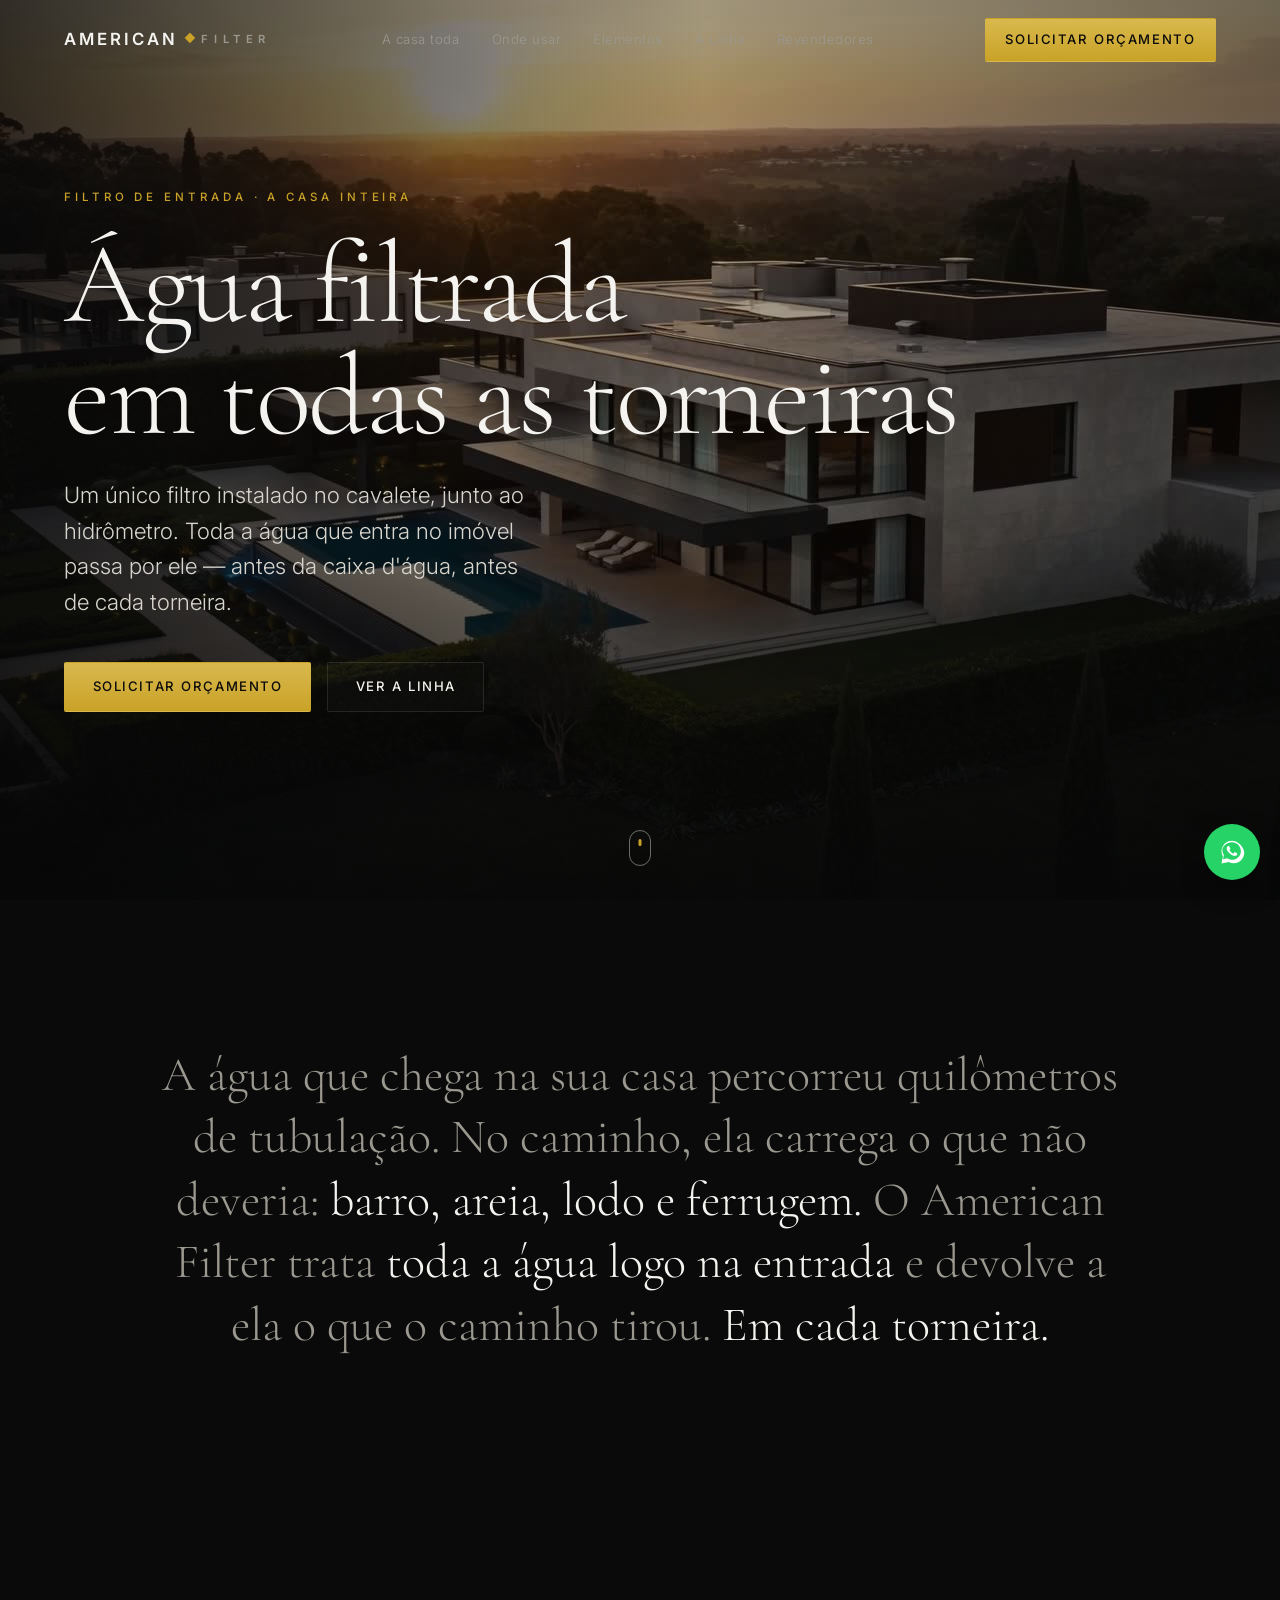
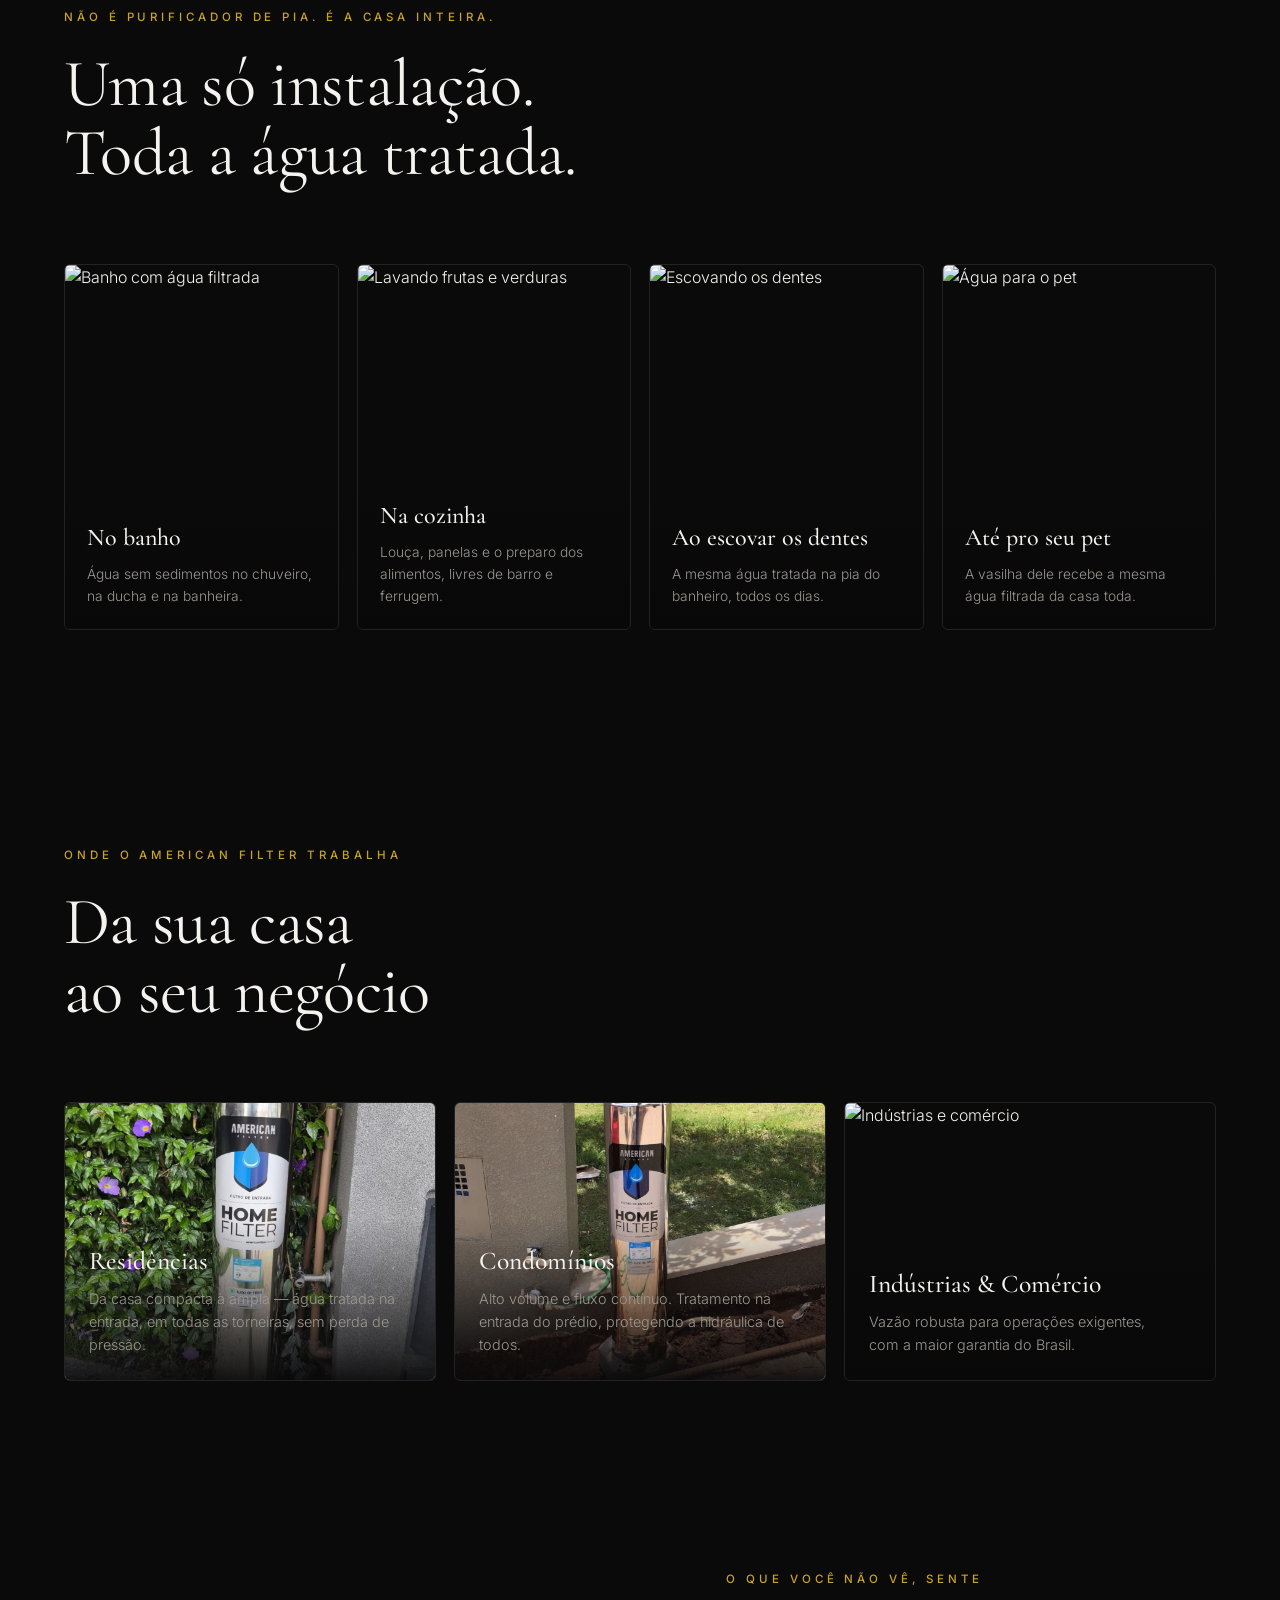
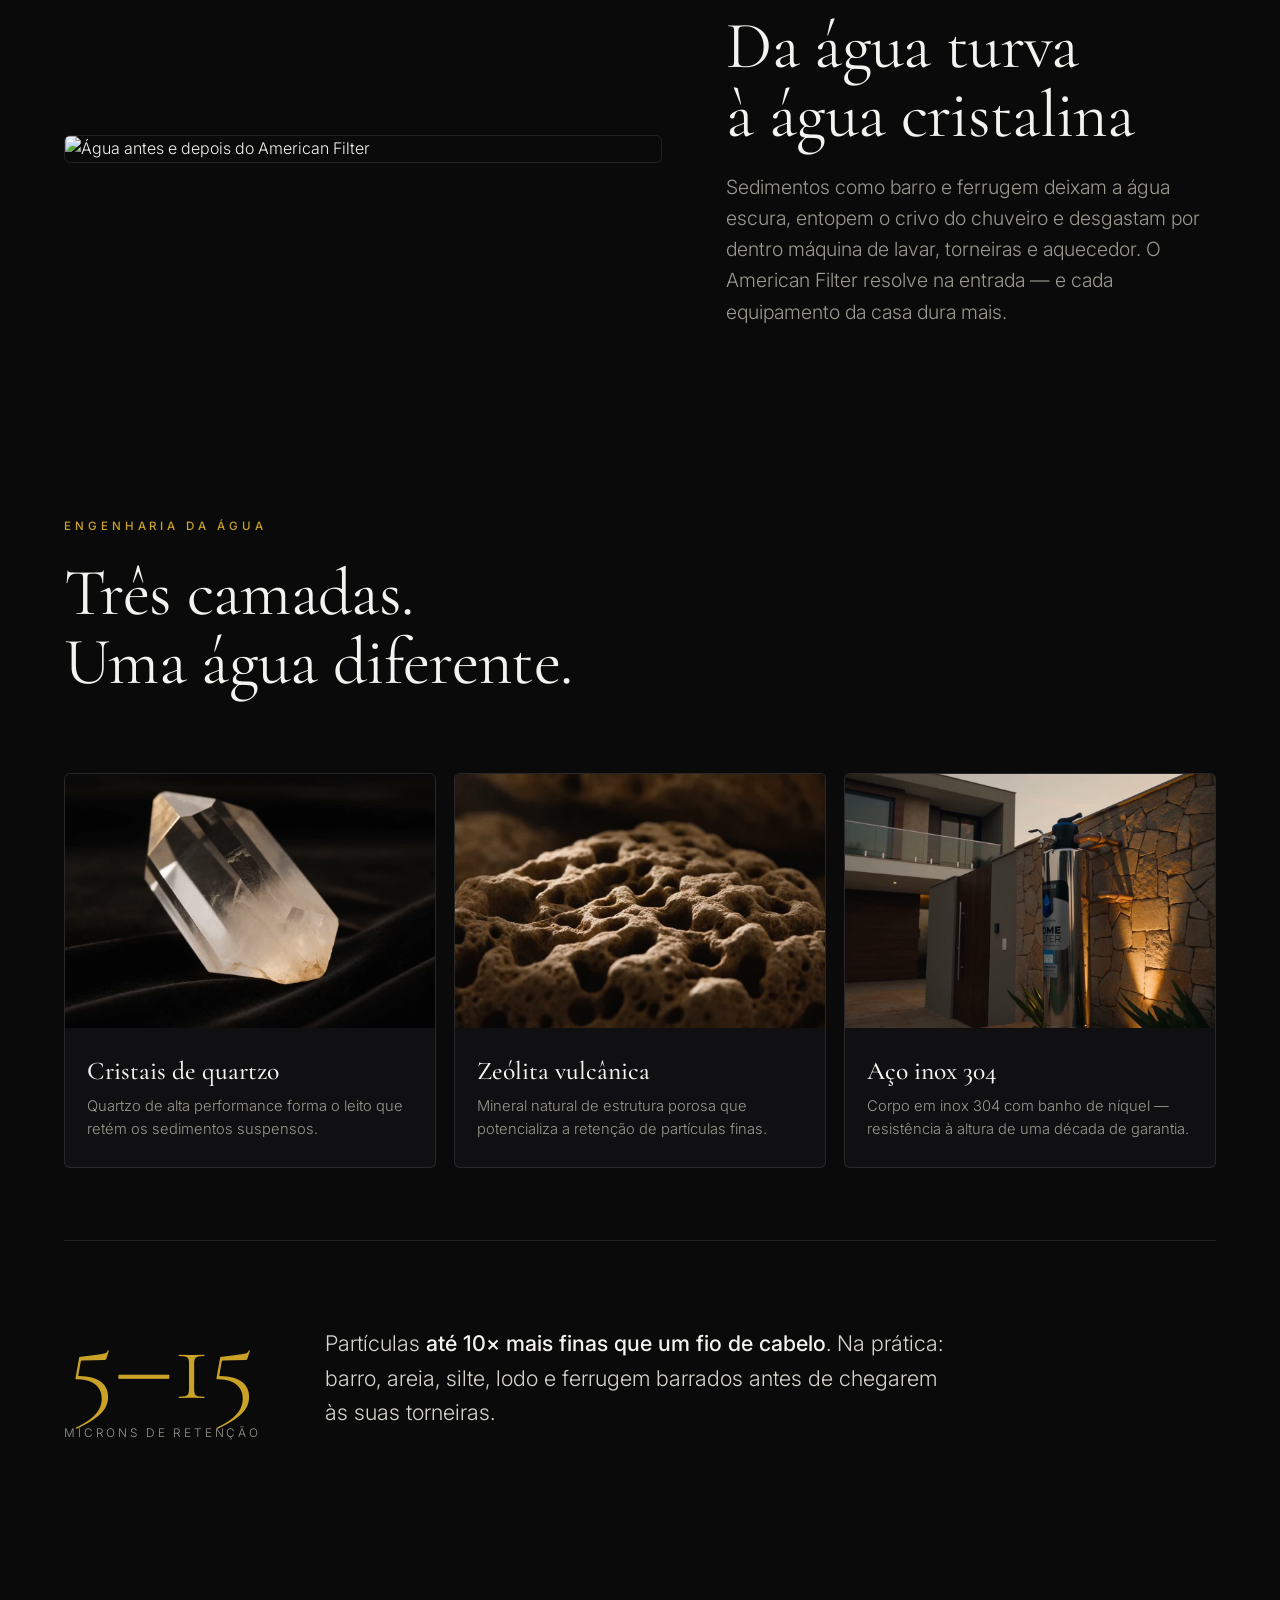
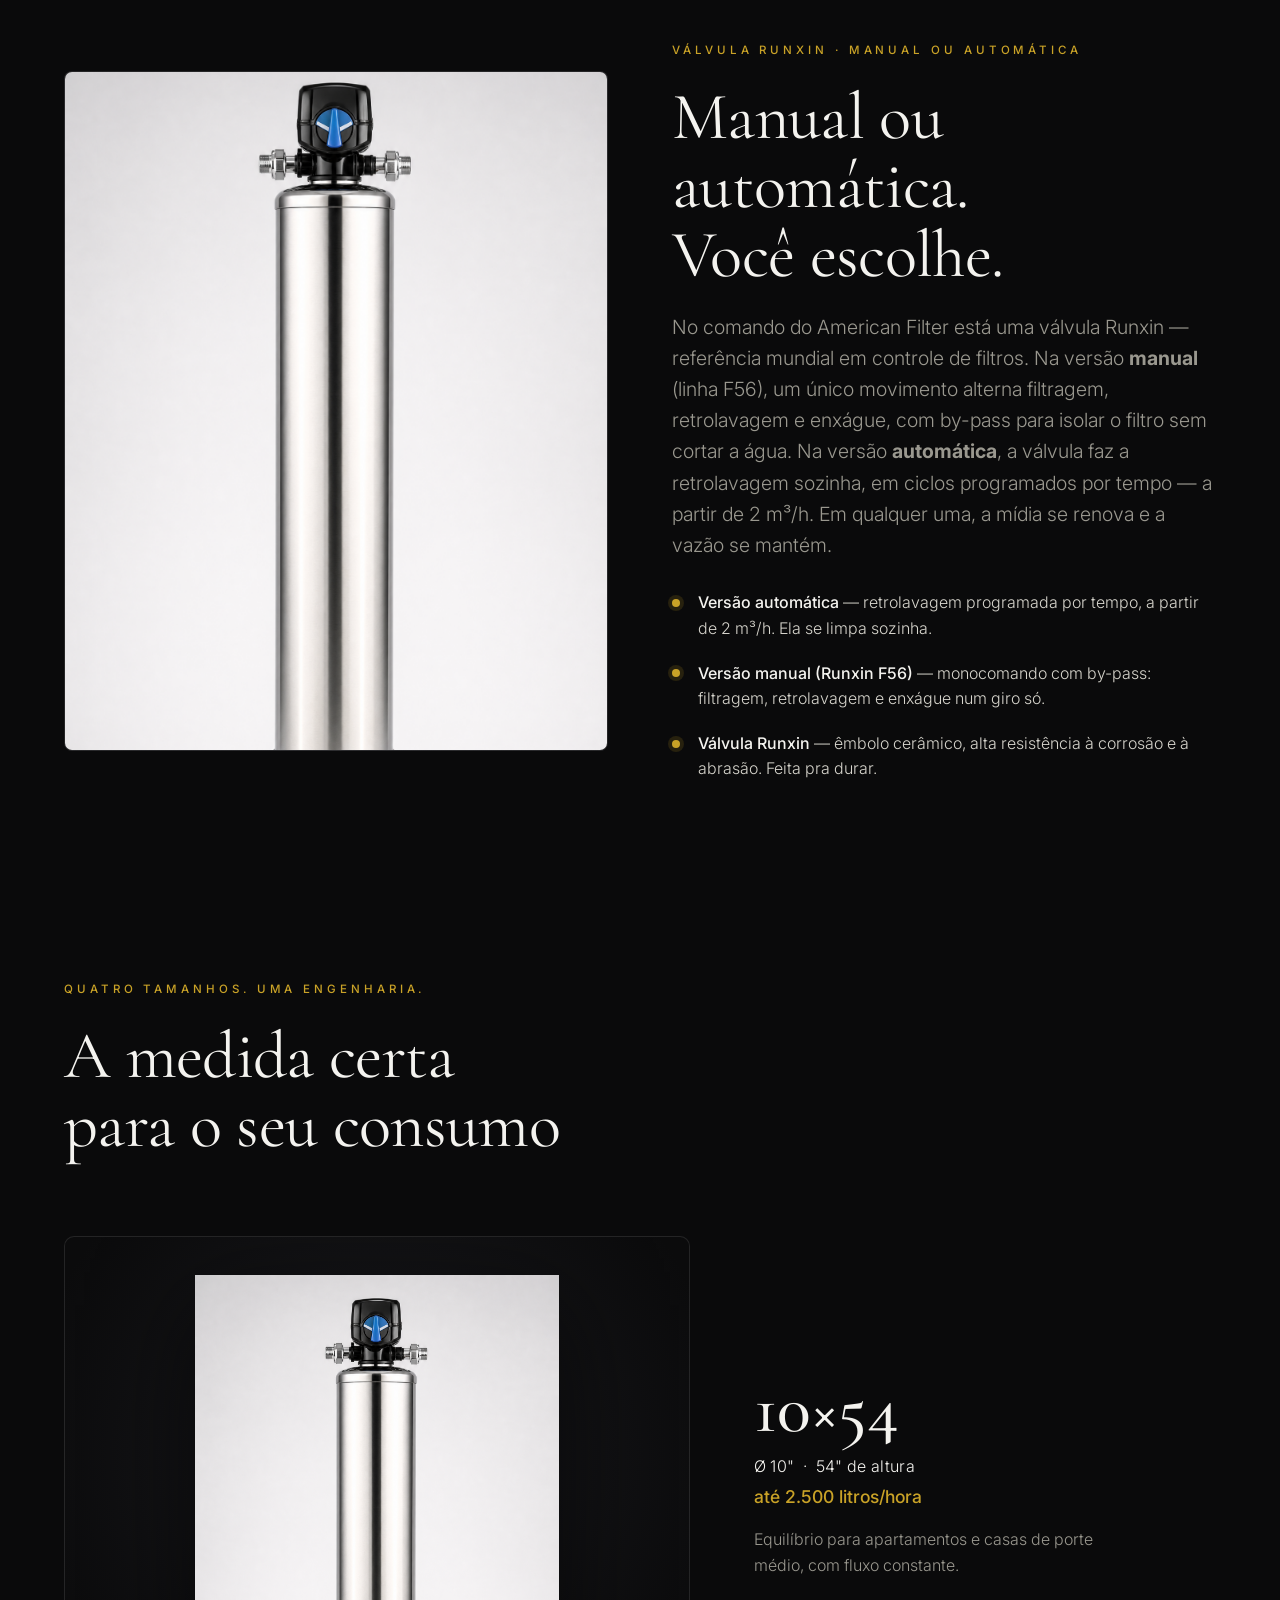
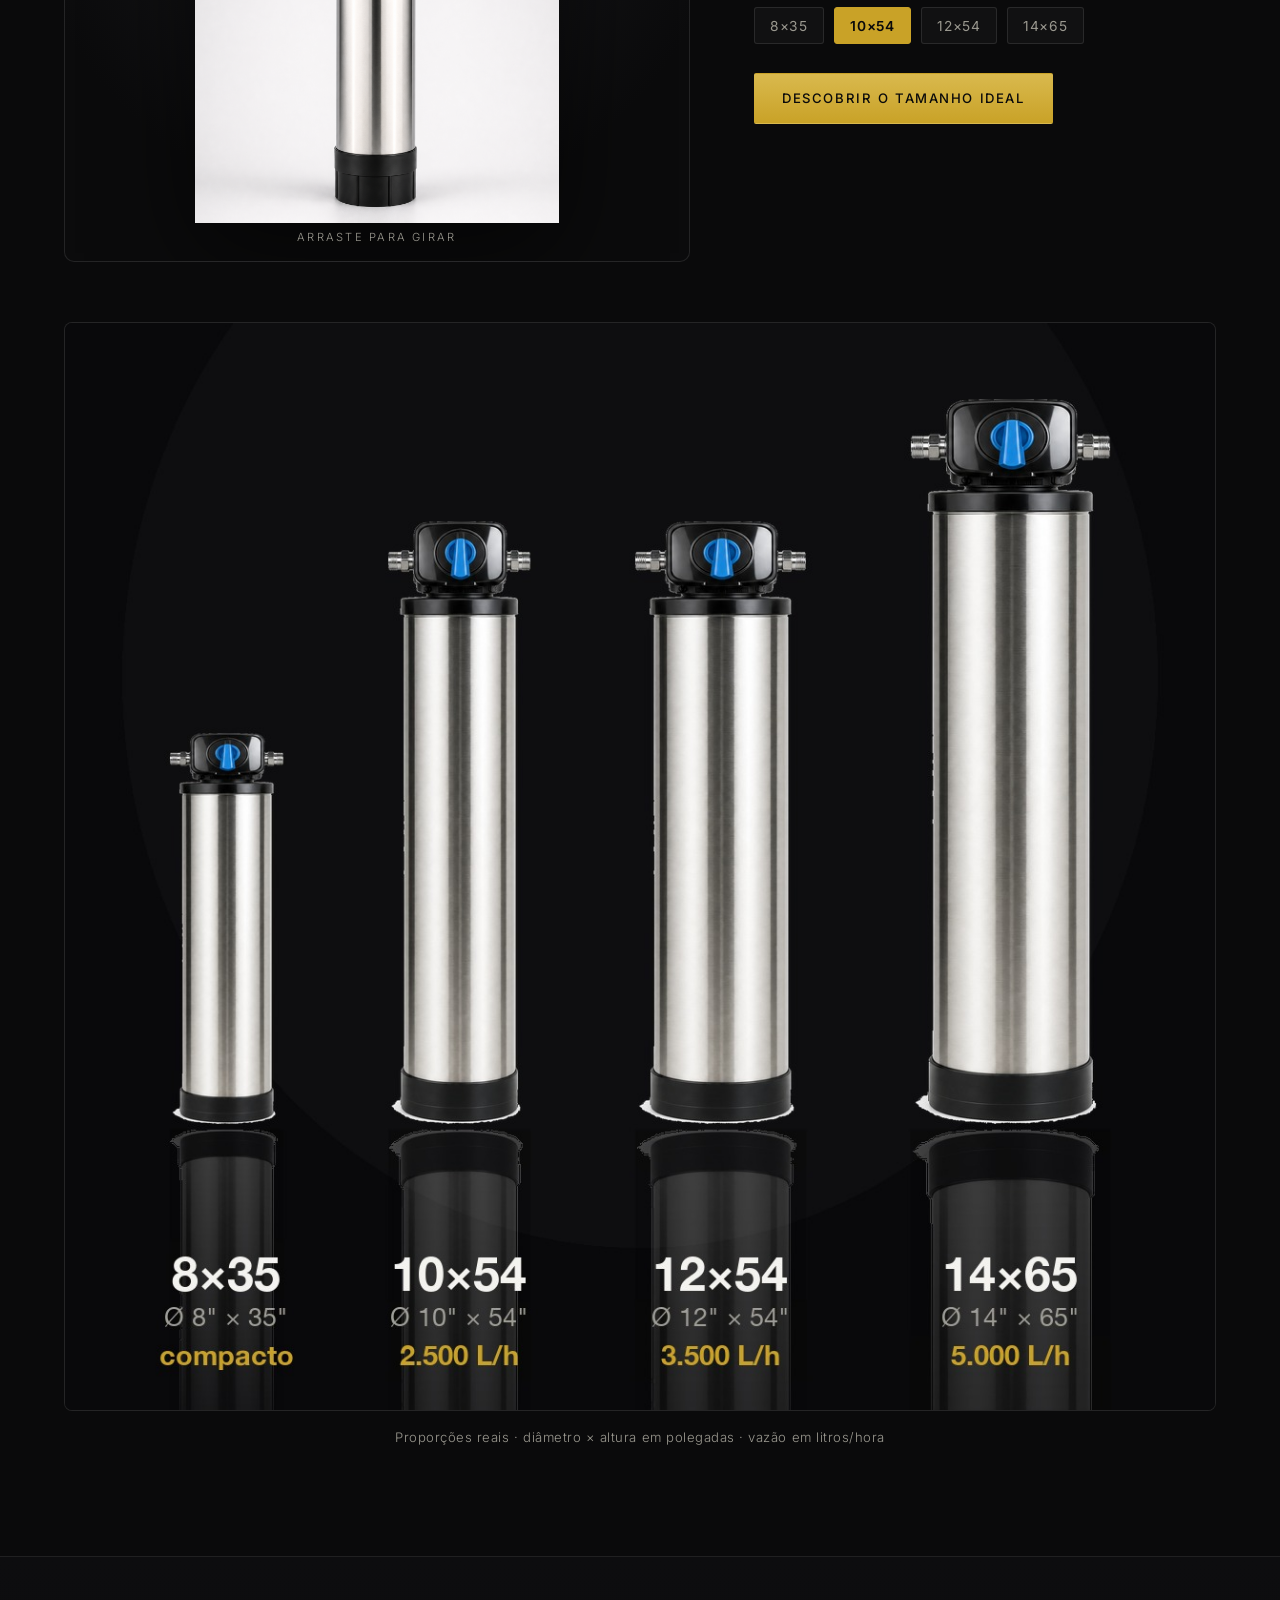
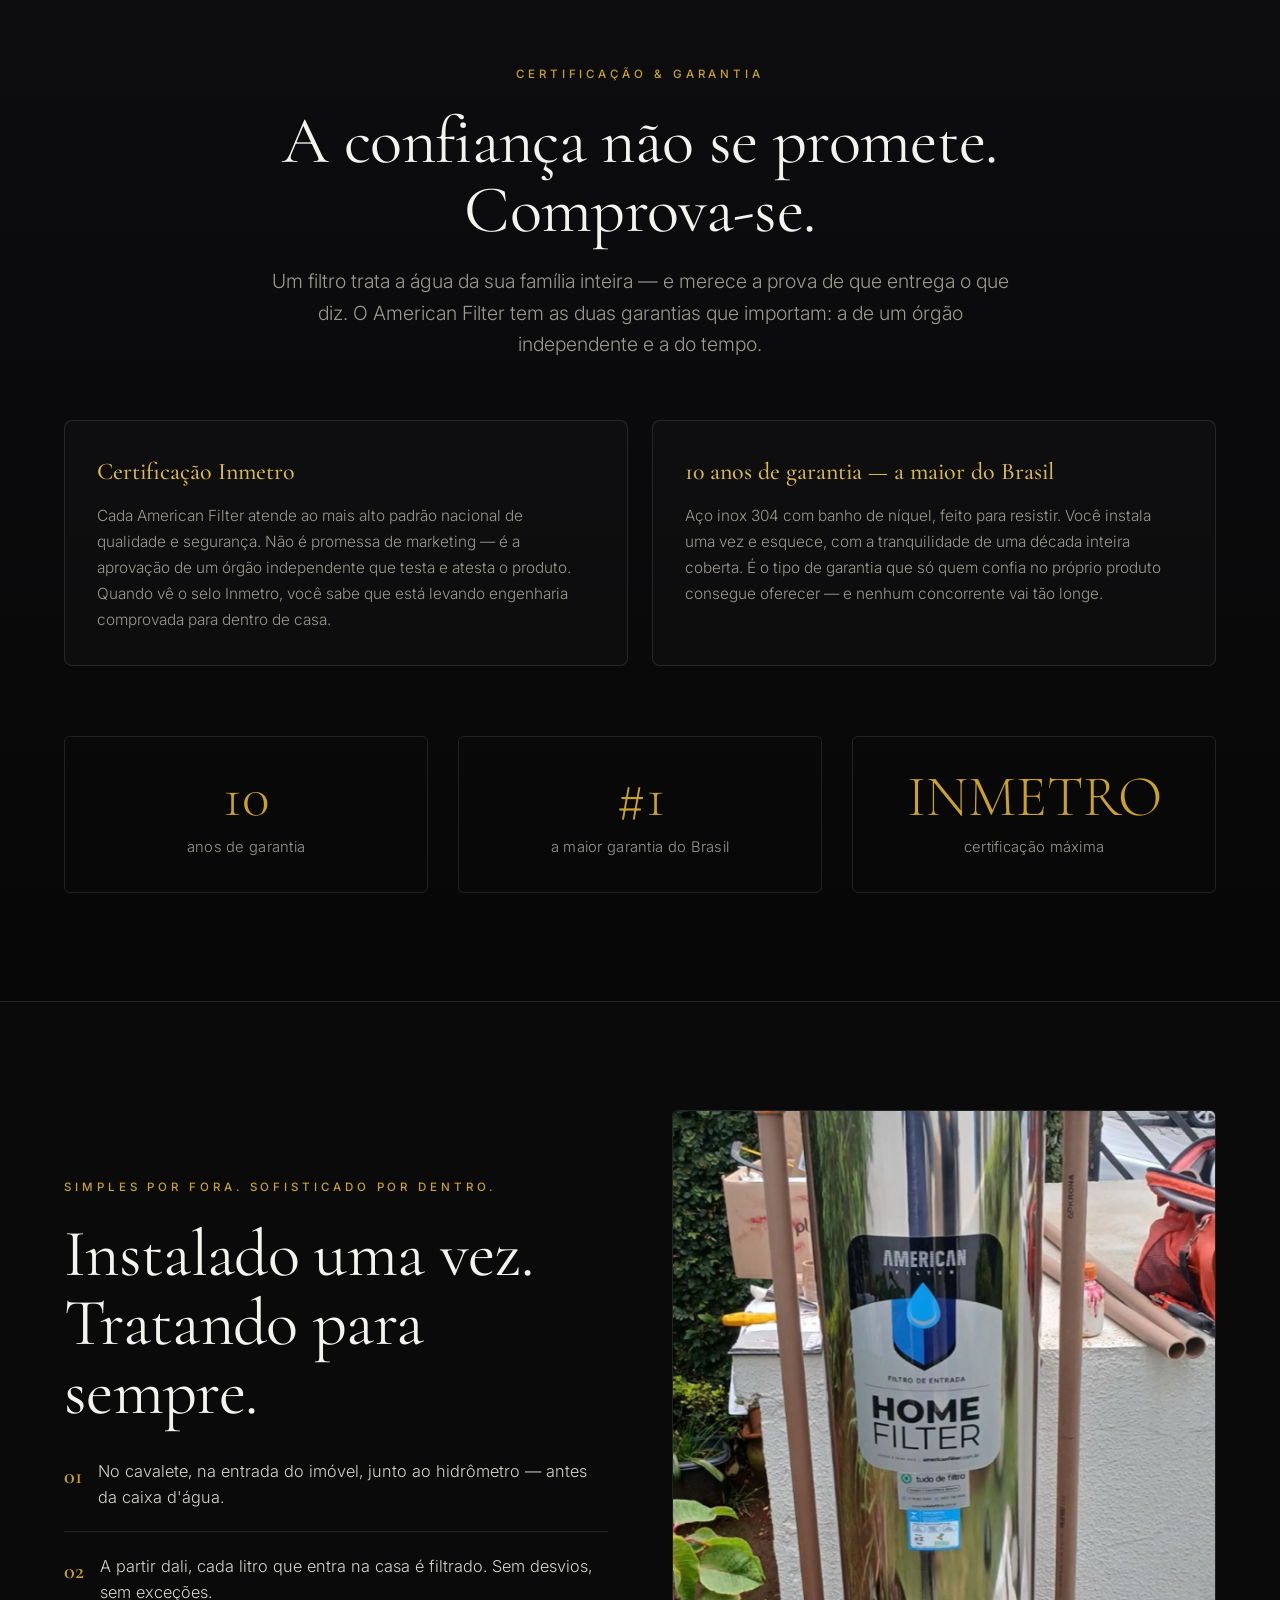
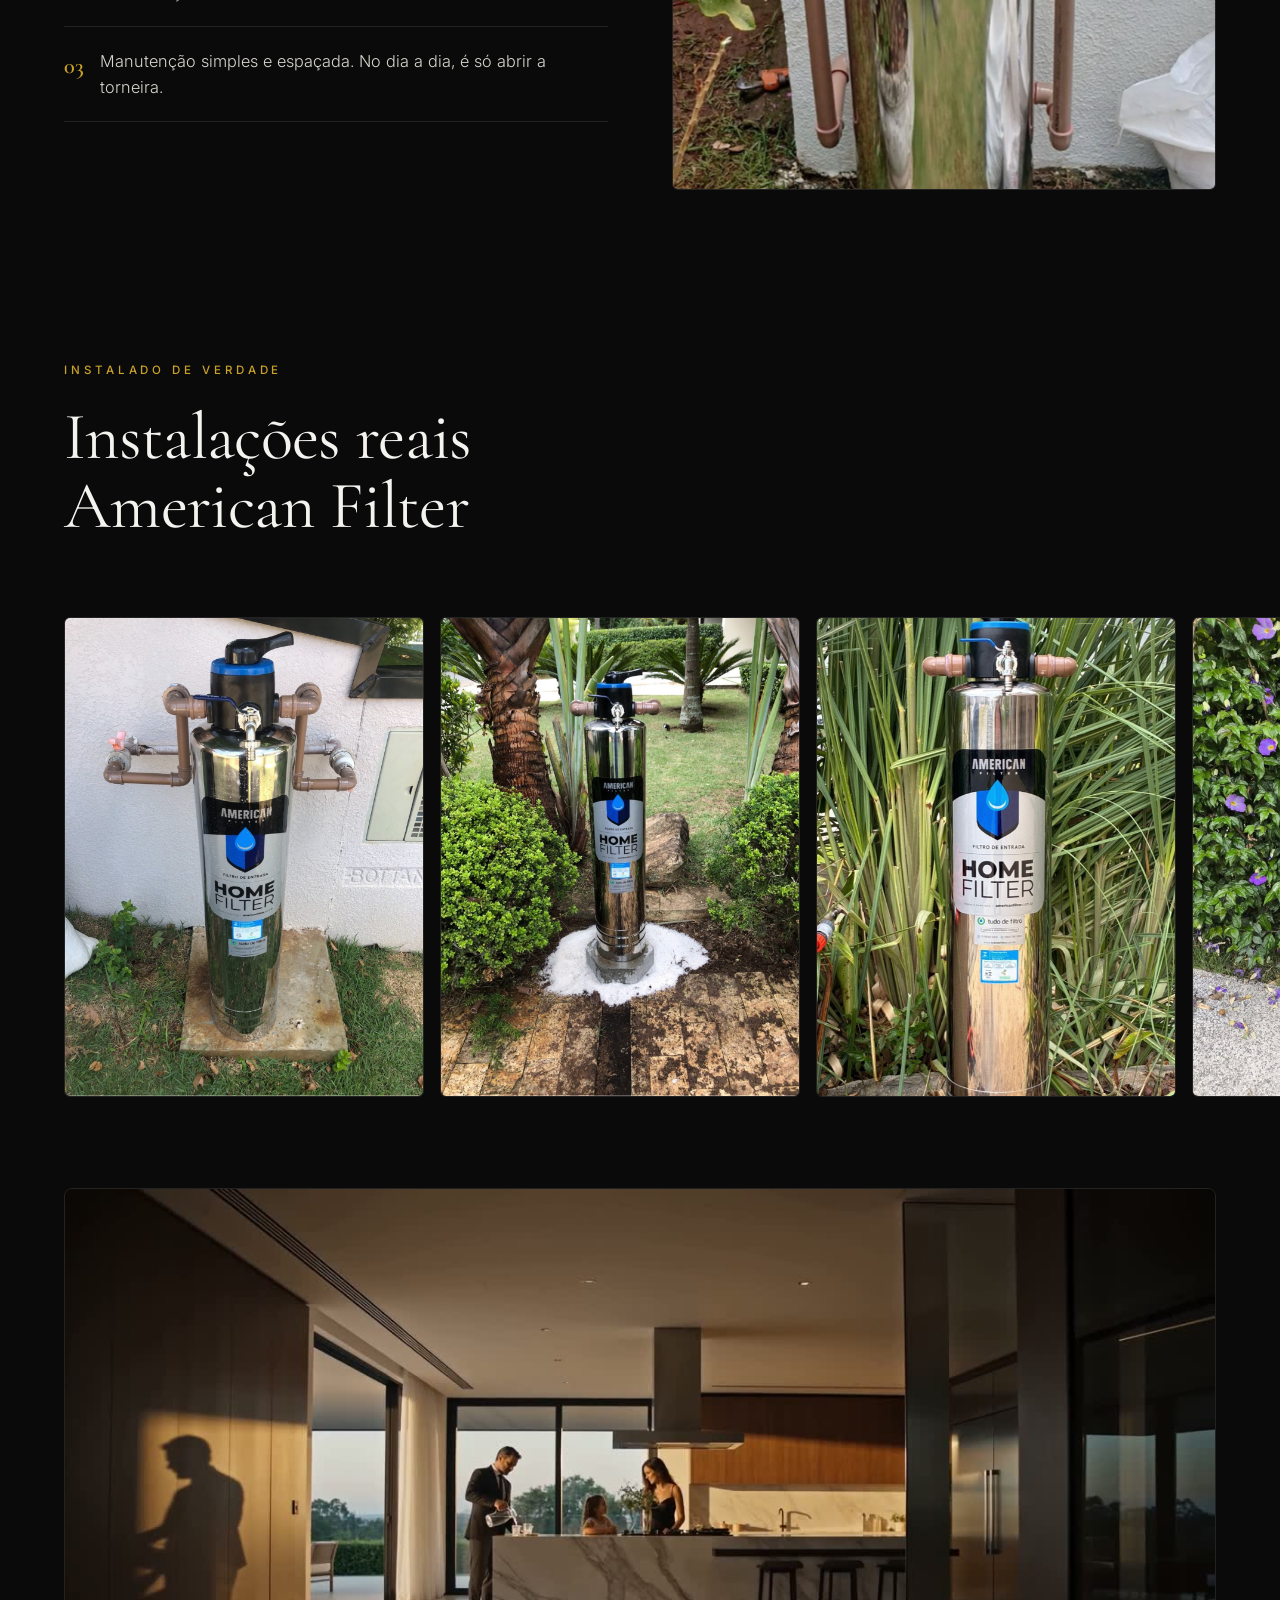
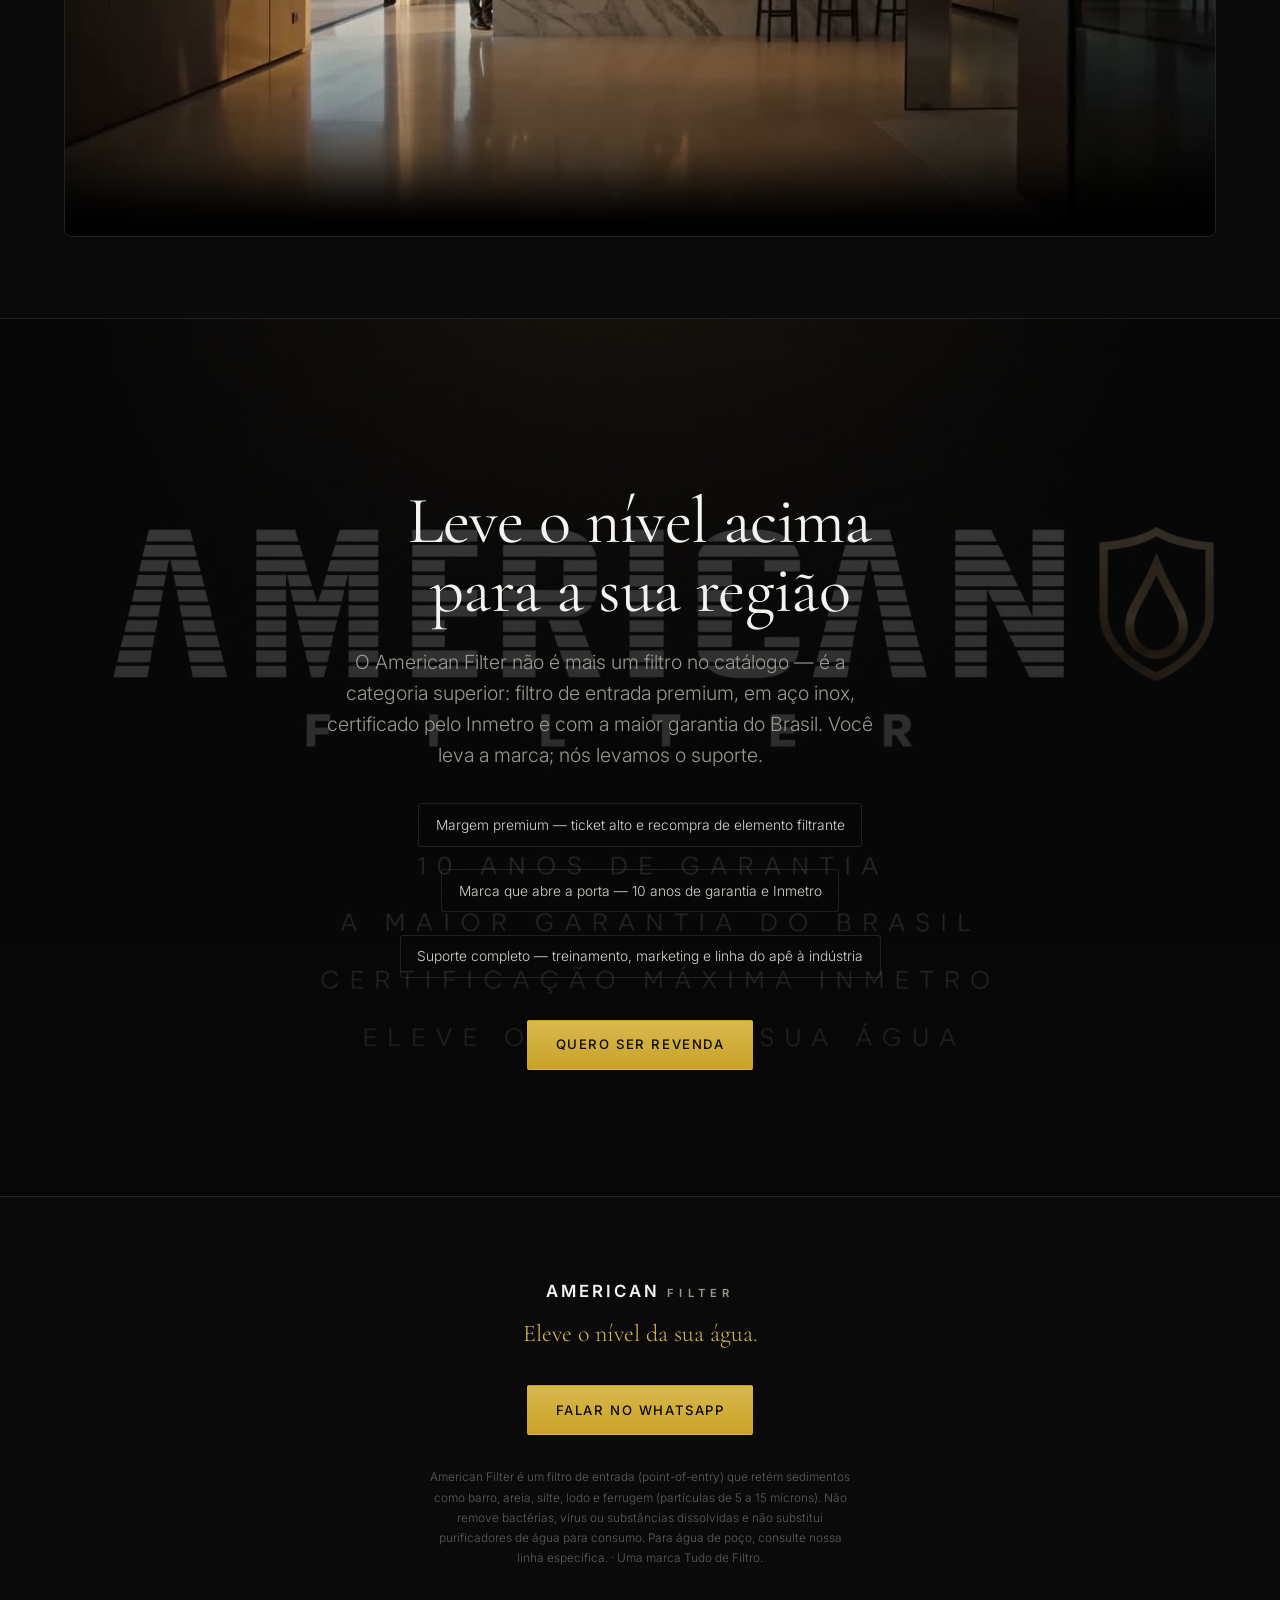
==== index.html @ 0c9a1b03 "Válvula Runxin: versão automática (por tempo, 2 m3/h) + manual F56 (monocomando com by-pass)" ====
<!DOCTYPE html>
<html lang="pt-BR">
<head>
<meta charset="UTF-8" />
<meta name="viewport" content="width=device-width, initial-scale=1.0" />
<title>American Filter | Filtro de Entrada Premium com Retrolavagem</title>
<meta name="description" content="Água filtrada em todas as torneiras da casa. Filtro de entrada premium em aço inox 304, retrolavagem automática e 10 anos de garantia — a maior do Brasil. Certificação Inmetro." />
<meta property="og:title" content="American Filter — Eleve o nível da sua água" />
<meta property="og:description" content="Filtro de entrada premium. Água filtrada em todas as torneiras da sua casa." />
<meta property="og:image" content="assets/img/cartela.jpg" />
<meta property="og:type" content="website" />
<link rel="preconnect" href="https://fonts.googleapis.com" />
<link rel="preconnect" href="https://fonts.gstatic.com" crossorigin />
<link href="https://fonts.googleapis.com/css2?family=Cormorant+Garamond:wght@300;400;500;600&family=Inter:wght@300;400;500;600&display=swap" rel="stylesheet" />
<link rel="stylesheet" href="css/styles.css" />
</head>
<body>

<!-- NAV -->
<header class="nav" id="nav">
  <a href="#hero" class="nav__brand" aria-label="American Filter">
    <span class="nav__brand-main">AMERICAN</span><span class="nav__brand-shield">◆</span>
    <span class="nav__brand-sub">FILTER</span>
  </a>
  <nav class="nav__links">
    <a href="#beneficios">A casa toda</a>
    <a href="#aplicacoes">Onde usar</a>
    <a href="elementos-filtrantes.html">Elementos</a>
    <a href="#linha">A Linha</a>
    <a href="revendedores.html">Revendedores</a>
  </nav>
  <a class="btn btn--gold nav__cta" href="#" data-wa="Olá! Quero um orçamento do American Filter, o filtro de entrada que trata a água da casa toda.">Solicitar orçamento</a>
  <button class="nav__burger" id="burger" aria-label="Menu"><span></span><span></span></button>
</header>

<!-- HERO -->
<section class="hero" id="hero">
  <video class="hero__video" autoplay muted loop playsinline poster="assets/img/hero_poster.jpg">
    <source src="assets/video/institucional.mp4" type="video/mp4" />
  </video>
  <div class="hero__scrim"></div>
  <div class="hero__content">
    <p class="eyebrow reveal">Filtro de entrada · a casa inteira</p>
    <h1 class="hero__title reveal">Água filtrada<br/>em todas as torneiras</h1>
    <p class="hero__sub reveal">Um único filtro instalado no cavalete, junto ao hidrômetro. Toda a água que entra no imóvel passa por ele — antes da caixa d'água, antes de cada torneira.</p>
    <div class="hero__actions reveal">
      <a class="btn btn--gold" href="#" data-wa="Olá! Quero um orçamento do American Filter (filtro de entrada).">Solicitar orçamento</a>
      <a class="btn btn--ghost" href="#linha">Ver a linha</a>
    </div>
  </div>
  <div class="hero__scroll" aria-hidden="true"><span></span></div>
</section>

<!-- MANIFESTO -->
<section class="manifesto" id="manifesto">
  <p class="manifesto__text reveal-lines">
    A água que chega na sua casa percorreu quilômetros de tubulação.
    No caminho, ela carrega o que não deveria: <span>barro, areia, lodo e ferrugem.</span>
    O American Filter trata <span>toda a água logo na entrada</span>
    e devolve a ela o que o caminho tirou. <span>Em cada torneira.</span>
  </p>
</section>

<!-- BENEFÍCIOS -->
<section class="section benefits" id="beneficios">
  <div class="section__head">
    <p class="eyebrow reveal">Não é purificador de pia. É a casa inteira.</p>
    <h2 class="h2 reveal">Uma só instalação.<br/>Toda a água tratada.</h2>
  </div>
  <div class="benefits__grid">
    <article class="bcard reveal"><img src="assets/img/benef_banho.jpg" alt="Banho com água filtrada" /><div class="bcard__cap"><h3>No banho</h3><p>Água sem sedimentos no chuveiro, na ducha e na banheira.</p></div></article>
    <article class="bcard reveal"><img src="assets/img/benef_frutas.jpg" alt="Lavando frutas e verduras" /><div class="bcard__cap"><h3>Na cozinha</h3><p>Louça, panelas e o preparo dos alimentos, livres de barro e ferrugem.</p></div></article>
    <article class="bcard reveal"><img src="assets/img/benef_dentes.jpg" alt="Escovando os dentes" /><div class="bcard__cap"><h3>Ao escovar os dentes</h3><p>A mesma água tratada na pia do banheiro, todos os dias.</p></div></article>
    <article class="bcard reveal"><img src="assets/img/benef_pet.jpg" alt="Água para o pet" /><div class="bcard__cap"><h3>Até pro seu pet</h3><p>A vasilha dele recebe a mesma água filtrada da casa toda.</p></div></article>
  </div>
</section>

<!-- APLICAÇÕES -->
<section class="section apps" id="aplicacoes">
  <div class="section__head">
    <p class="eyebrow reveal">Onde o American Filter trabalha</p>
    <h2 class="h2 reveal">Da sua casa<br/>ao seu negócio</h2>
  </div>
  <div class="apps__grid">
    <article class="acard reveal"><img src="assets/img/real/install-flores.jpg" alt="Instalação residencial" /><div class="acard__cap"><h3>Residências</h3><p>Da casa compacta à ampla — água tratada na entrada, em todas as torneiras, sem perda de pressão.</p></div></article>
    <article class="acard reveal"><img src="assets/img/real/install-condominio.jpg" alt="Instalação em condomínio" /><div class="acard__cap"><h3>Condomínios</h3><p>Alto volume e fluxo contínuo. Tratamento na entrada do prédio, protegendo a hidráulica de todos.</p></div></article>
    <article class="acard reveal"><img src="assets/img/app_industria.jpg" alt="Indústrias e comércio" /><div class="acard__cap"><h3>Indústrias &amp; Comércio</h3><p>Vazão robusta para operações exigentes, com a maior garantia do Brasil.</p></div></article>
  </div>
</section>

<!-- ANTES x DEPOIS -->
<section class="beforeafter" id="antesdepois">
  <img class="beforeafter__img reveal" src="assets/img/antes_depois.jpg" alt="Água antes e depois do American Filter" />
  <div class="beforeafter__txt">
    <p class="eyebrow reveal">O que você não vê, sente</p>
    <h2 class="h2 reveal">Da água turva<br/>à água cristalina</h2>
    <p class="lead reveal">Sedimentos como barro e ferrugem deixam a água escura, entopem o crivo do chuveiro e desgastam por dentro máquina de lavar, torneiras e aquecedor. O American Filter resolve na entrada — e cada equipamento da casa dura mais.</p>
  </div>
</section>

<!-- TECNOLOGIA -->
<section class="section tech" id="tecnologia">
  <div class="section__head">
    <p class="eyebrow reveal">Engenharia da água</p>
    <h2 class="h2 reveal">Três camadas.<br/>Uma água diferente.</h2>
  </div>
  <div class="tech__grid">
    <article class="tcard reveal"><img src="assets/img/quartzo.jpg" alt="Cristais de quartzo" /><h3>Cristais de quartzo</h3><p>Quartzo de alta performance forma o leito que retém os sedimentos suspensos.</p></article>
    <article class="tcard reveal"><img src="assets/img/zeolita.jpg" alt="Zeólita natural vulcânica" /><h3>Zeólita vulcânica</h3><p>Mineral natural de estrutura porosa que potencializa a retenção de partículas finas.</p></article>
    <article class="tcard reveal"><img src="assets/img/cavalete.jpg" alt="Aço inox 304" /><h3>Aço inox 304</h3><p>Corpo em inox 304 com banho de níquel — resistência à altura de uma década de garantia.</p></article>
  </div>
  <div class="micron reveal">
    <div class="micron__big"><span>5–15</span><small>mícrons de retenção</small></div>
    <p class="micron__txt">Partículas <strong>até 10× mais finas que um fio de cabelo</strong>. Na prática: barro, areia, silte, lodo e ferrugem barrados antes de chegarem às suas torneiras.</p>
  </div>
</section>

<!-- AUTOMAÇÃO -->
<section class="auto" id="automacao">
  <img class="auto__img reveal" src="assets/img/unidade.png" alt="Cabeçote de controle com retrolavagem automática" />
  <div class="auto__txt">
    <p class="eyebrow reveal">Válvula Runxin · manual ou automática</p>
    <h2 class="h2 reveal">Manual ou automática.<br/>Você escolhe.</h2>
    <p class="lead reveal">No comando do American Filter está uma válvula Runxin — referência mundial em controle de filtros. Na versão <b>manual</b> (linha F56), um único movimento alterna filtragem, retrolavagem e enxágue, com by-pass para isolar o filtro sem cortar a água. Na versão <b>automática</b>, a válvula faz a retrolavagem sozinha, em ciclos programados por tempo — a partir de 2 m³/h. Em qualquer uma, a mídia se renova e a vazão se mantém.</p>
    <ul class="auto__list reveal">
      <li><b>Versão automática</b> — retrolavagem programada por tempo, a partir de 2 m³/h. Ela se limpa sozinha.</li>
      <li><b>Versão manual (Runxin F56)</b> — monocomando com by-pass: filtragem, retrolavagem e enxágue num giro só.</li>
      <li><b>Válvula Runxin</b> — êmbolo cerâmico, alta resistência à corrosão e à abrasão. Feita pra durar.</li>
    </ul>
  </div>
</section>

<!-- LINHA / 3D -->
<section class="section linha" id="linha">
  <div class="section__head">
    <p class="eyebrow reveal">Quatro tamanhos. Uma engenharia.</p>
    <h2 class="h2 reveal">A medida certa<br/>para o seu consumo</h2>
  </div>
  <div class="linha__stage">
    <div class="viewer" id="viewer">
      <img class="viewer__fallback" id="viewerFallback" src="assets/img/unidade.png" alt="Unidade American Filter" />
      <p class="viewer__hint">arraste para girar</p>
    </div>
    <div class="linha__panel">
      <div class="model" id="modelInfo">
        <h3 class="model__name" id="mName">10×54</h3>
        <p class="model__dim" id="mDim">Ø 10" &nbsp;·&nbsp; 54" de altura</p>
        <p class="model__flow" id="mFlow">até 2.500 litros/hora</p>
        <p class="model__desc" id="mDesc">Equilíbrio para apartamentos e casas de porte médio, com fluxo constante.</p>
      </div>
      <div class="model__tabs" id="modelTabs">
        <button class="mtab" data-i="0">8×35</button>
        <button class="mtab is-active" data-i="1">10×54</button>
        <button class="mtab" data-i="2">12×54</button>
        <button class="mtab" data-i="3">14×65</button>
      </div>
      <a class="btn btn--gold" href="#" data-wa="Olá! Quero ajuda pra escolher o tamanho do American Filter pro meu imóvel.">Descobrir o tamanho ideal</a>
    </div>
  </div>
  <img class="linha__prop reveal" src="assets/img/linha_proporcao.jpg" alt="Comparativo de tamanhos: 8x35, 10x54, 12x54 e 14x65 polegadas" />
  <p class="linha__cap reveal">Proporções reais · diâmetro × altura em polegadas · vazão em litros/hora</p>
</section>

<!-- GARANTIA -->
<section class="garantia" id="garantia">
  <div class="garantia__inner">
    <p class="eyebrow reveal">Certificação &amp; garantia</p>
    <h2 class="h2 reveal">A confiança não se promete.<br/>Comprova-se.</h2>
    <p class="lead reveal" style="margin:1.4rem auto 0;max-width:62ch">Um filtro trata a água da sua família inteira — e merece a prova de que entrega o que diz. O American Filter tem as duas garantias que importam: a de um órgão independente e a do tempo.</p>
    <div class="gvalue">
      <div class="gv reveal">
        <h3>Certificação Inmetro</h3>
        <p>Cada American Filter atende ao mais alto padrão nacional de qualidade e segurança. Não é promessa de marketing — é a aprovação de um órgão independente que testa e atesta o produto. Quando vê o selo Inmetro, você sabe que está levando engenharia comprovada para dentro de casa.</p>
      </div>
      <div class="gv reveal">
        <h3>10 anos de garantia — a maior do Brasil</h3>
        <p>Aço inox 304 com banho de níquel, feito para resistir. Você instala uma vez e esquece, com a tranquilidade de uma década inteira coberta. É o tipo de garantia que só quem confia no próprio produto consegue oferecer — e nenhum concorrente vai tão longe.</p>
      </div>
    </div>
    <div class="garantia__grid">
      <div class="gitem reveal"><span class="gnum">10</span><p>anos de garantia</p></div>
      <div class="gitem reveal"><span class="gnum">#1</span><p>a maior garantia do Brasil</p></div>
      <div class="gitem reveal"><span class="gnum">INMETRO</span><p>certificação máxima</p></div>
    </div>
  </div>
</section>

<!-- INSTALAÇÃO -->
<section class="section install" id="instalacao">
  <div class="install__txt">
    <p class="eyebrow reveal">Simples por fora. Sofisticado por dentro.</p>
    <h2 class="h2 reveal">Instalado uma vez.<br/>Tratando para sempre.</h2>
    <ul class="install__list reveal">
      <li><b>01</b> <span>No cavalete, na entrada do imóvel, junto ao hidrômetro — antes da caixa d'água.</span></li>
      <li><b>02</b> <span>A partir dali, cada litro que entra na casa é filtrado. Sem desvios, sem exceções.</span></li>
      <li><b>03</b> <span>Manutenção simples e espaçada. No dia a dia, é só abrir a torneira.</span></li>
    </ul>
  </div>
  <img class="install__img reveal" src="assets/img/real/install-grande.jpg" alt="Instalação real no cavalete" />
</section>

<!-- INSTALAÇÕES REAIS -->
<section class="real" id="reais">
  <div class="section__head">
    <p class="eyebrow reveal">Instalado de verdade</p>
    <h2 class="h2 reveal">Instalações reais American Filter</h2>
  </div>
  <div class="real__strip">
    <img class="reveal" src="assets/img/real/install-fachada.jpg" alt="Instalação em fachada" />
    <img class="reveal" src="assets/img/real/install-palmeiras.jpg" alt="Instalação em área externa" />
    <img class="reveal" src="assets/img/real/hero-jardim.jpg" alt="Instalação em jardim" />
    <img class="reveal" src="assets/img/real/install-flores.jpg" alt="Instalação residencial" />
    <img class="reveal" src="assets/img/real/install-condominio.jpg" alt="Instalação em condomínio" />
  </div>
</section>

<!-- BENEFÍCIOS EM VÍDEO -->
<section class="filmstrip" id="filme">
  <video class="filmstrip__video" controls muted playsinline poster="assets/img/copo.jpg">
    <source src="assets/video/beneficios.mp4" type="video/mp4" />
  </video>
</section>

<!-- REVENDA -->
<section class="revenda" id="revenda">
  <div class="revenda__inner">
    <p class="eyebrow reveal">Programa de revenda American Filter</p>
    <h2 class="h2 reveal">Leve o nível acima<br/>para a sua região</h2>
    <p class="lead reveal">O American Filter não é mais um filtro no catálogo — é a categoria superior: filtro de entrada premium, em aço inox, certificado pelo Inmetro e com a maior garantia do Brasil. Você leva a marca; nós levamos o suporte.</p>
    <ul class="revenda__perks reveal">
      <li>Margem premium — ticket alto e recompra de elemento filtrante</li>
      <li>Marca que abre a porta — 10 anos de garantia e Inmetro</li>
      <li>Suporte completo — treinamento, marketing e linha do apê à indústria</li>
    </ul>
    <a class="btn btn--gold" href="#" data-wa="Olá! Tenho interesse em ser REVENDEDOR American Filter. Em qual cidade atuo posso falar — me passa as condições?">Quero ser revenda</a>
  </div>
</section>

<!-- FOOTER -->
<footer class="footer">
  <div class="footer__brand"><span class="nav__brand-main">AMERICAN</span> <span class="nav__brand-sub">FILTER</span></div>
  <p class="footer__slogan">Eleve o nível da sua água.</p>
  <div class="footer__actions">
    <a class="btn btn--gold" href="#" data-wa="Olá! Quero um orçamento do American Filter.">Falar no WhatsApp</a>
  </div>
  <p class="footer__legal">American Filter é um filtro de entrada (point-of-entry) que retém sedimentos como barro, areia, silte, lodo e ferrugem (partículas de 5 a 15 mícrons). Não remove bactérias, vírus ou substâncias dissolvidas e não substitui purificadores de água para consumo. Para água de poço, consulte nossa linha específica. · Uma marca Tudo de Filtro.</p>
</footer>

<a class="wa-float" href="#" data-wa="Olá! Quero saber mais sobre o American Filter." aria-label="WhatsApp">
  <svg viewBox="0 0 32 32" width="28" height="28" fill="currentColor"><path d="M16 3C9.4 3 4 8.4 4 15c0 2.1.6 4.1 1.6 5.9L4 29l8.3-1.6c1.7.9 3.6 1.4 5.7 1.4 6.6 0 12-5.4 12-12S22.6 3 16 3zm0 21.8c-1.8 0-3.5-.5-5-1.4l-.4-.2-4.9 1 1-4.8-.2-.4c-1-1.6-1.5-3.4-1.5-5.3C5 9.5 9.9 4.9 16 4.9c5.6 0 10.1 4.5 10.1 10.1S21.6 24.8 16 24.8zm5.6-7.6c-.3-.2-1.8-.9-2.1-1-.3-.1-.5-.2-.7.2-.2.3-.8 1-.9 1.2-.2.2-.3.2-.6.1-.3-.2-1.3-.5-2.4-1.5-.9-.8-1.5-1.8-1.7-2.1-.2-.3 0-.5.1-.6.1-.1.3-.3.4-.5.2-.2.2-.3.3-.5.1-.2 0-.4 0-.5 0-.2-.7-1.7-1-2.3-.3-.6-.5-.5-.7-.5h-.6c-.2 0-.5.1-.8.4-.3.3-1 1-1 2.5s1.1 2.9 1.2 3.1c.2.2 2.1 3.2 5.1 4.5.7.3 1.3.5 1.7.6.7.2 1.4.2 1.9.1.6-.1 1.8-.7 2-1.4.2-.7.2-1.3.2-1.4-.1-.2-.3-.2-.6-.4z"/></svg>
</a>

<script src="https://cdnjs.cloudflare.com/ajax/libs/gsap/3.12.5/gsap.min.js"></script>
<script src="https://cdnjs.cloudflare.com/ajax/libs/gsap/3.12.5/ScrollTrigger.min.js"></script>
<script type="importmap">
{ "imports": {
  "three": "https://unpkg.com/three@0.160.0/build/three.module.js",
  "three/addons/": "https://unpkg.com/three@0.160.0/examples/jsm/"
}}
</script>
<script src="js/main.js" defer></script>
<script type="module" src="js/viewer.js"></script>
</body>
</html>
---- css/styles.css ----
:root{
  --bg:#0a0a0b; --bg2:#101012; --ink:#f4f3ef; --mut:#9a988f;
  --gold:#c9a227; --gold-soft:#d9b94e; --line:rgba(255,255,255,.10);
  --max:1280px; --pad:clamp(20px,5vw,80px);
  --serif:"Cormorant Garamond",Georgia,serif; --sans:"Inter",system-ui,sans-serif;
}
*{margin:0;padding:0;box-sizing:border-box}
html{scroll-behavior:smooth}
body{background:var(--bg);color:var(--ink);font-family:var(--sans);font-weight:300;
  line-height:1.6;-webkit-font-smoothing:antialiased;overflow-x:hidden}
img{display:block;max-width:100%}
a{color:inherit;text-decoration:none}
em{font-style:italic;color:var(--gold-soft)}

.eyebrow{font-size:.72rem;letter-spacing:.34em;text-transform:uppercase;color:var(--gold);
  font-weight:500;margin-bottom:1.4rem}
.h2{font-family:var(--serif);font-weight:400;font-size:clamp(2.1rem,5.2vw,4.2rem);
  line-height:1.04;letter-spacing:-.01em}
.lead{font-size:clamp(1rem,1.6vw,1.22rem);color:var(--mut);max-width:46ch;margin-top:1.4rem}
.section{max-width:var(--max);margin:0 auto;padding:clamp(80px,12vh,160px) var(--pad)}
.section__head{margin-bottom:clamp(40px,6vw,80px);max-width:60ch}

/* buttons */
.btn{display:inline-flex;align-items:center;gap:.5em;font-family:var(--sans);font-size:.82rem;
  font-weight:500;letter-spacing:.12em;text-transform:uppercase;padding:1.05em 2.1em;border-radius:2px;
  transition:.35s cubic-bezier(.2,.7,.2,1);cursor:pointer;border:1px solid transparent}
.btn--gold{background:linear-gradient(180deg,var(--gold-soft),var(--gold));color:#0a0a0b}
.btn--gold:hover{filter:brightness(1.12);transform:translateY(-2px);box-shadow:0 14px 40px -12px rgba(201,162,39,.6)}
.btn--ghost{border-color:var(--line);color:var(--ink);background:rgba(255,255,255,.02)}
.btn--ghost:hover{border-color:var(--gold);color:var(--gold)}

/* NAV */
.nav{position:fixed;top:0;left:0;right:0;z-index:50;display:flex;align-items:center;
  justify-content:space-between;gap:2rem;padding:1.1rem var(--pad);
  transition:background .4s,backdrop-filter .4s,padding .4s;border-bottom:1px solid transparent}
.nav.is-stuck{background:rgba(10,10,11,.82);backdrop-filter:blur(14px);border-color:var(--line);padding:.7rem var(--pad)}
.nav__brand{display:flex;align-items:center;gap:.35em;font-weight:600}
.nav__brand-main{font-size:1.05rem;letter-spacing:.18em}
.nav__brand-shield{color:var(--gold);font-size:.7em;transform:translateY(-1px)}
.nav__brand-sub{font-size:.7rem;letter-spacing:.5em;color:var(--mut)}
.nav__links{display:flex;gap:2rem;font-size:.82rem;letter-spacing:.04em;color:#cfcdc6}
.nav__links a{position:relative;padding:.2em 0;color:var(--mut);transition:color .3s}
.nav__links a:hover{color:var(--ink)}
.nav__links a::after{content:"";position:absolute;left:0;bottom:-2px;width:0;height:1px;background:var(--gold);transition:width .3s}
.nav__links a:hover::after{width:100%}
.nav__cta{padding:.8em 1.5em}
.nav__burger{display:none;background:none;border:0;flex-direction:column;gap:5px;cursor:pointer}
.nav__burger span{width:24px;height:1.5px;background:var(--ink)}

/* HERO */
.hero{position:relative;height:100svh;min-height:640px;display:flex;align-items:center;
  padding:0 var(--pad);overflow:hidden}
.hero__video{position:absolute;inset:0;width:100%;height:100%;object-fit:cover;z-index:0}
.hero__scrim{position:absolute;inset:0;z-index:1;
  background:linear-gradient(90deg,rgba(7,7,8,.82),rgba(7,7,8,.35) 55%,rgba(7,7,8,.55)),
  linear-gradient(0deg,rgba(7,7,8,.85),transparent 45%)}
.hero__content{position:relative;z-index:2;max-width:var(--max);margin:0 auto;width:100%}
.hero__title{font-family:var(--serif);font-weight:300;font-size:clamp(3rem,9vw,7.5rem);
  line-height:.98;letter-spacing:-.02em;margin-bottom:1.4rem}
.hero__sub{font-size:clamp(1.05rem,2vw,1.4rem);color:#d7d5cd;max-width:34ch;font-weight:300}
.hero__actions{display:flex;gap:1rem;margin-top:2.6rem;flex-wrap:wrap}
.hero__scroll{position:absolute;bottom:34px;left:50%;transform:translateX(-50%);z-index:2;
  width:22px;height:36px;border:1px solid rgba(255,255,255,.4);border-radius:14px}
.hero__scroll span{position:absolute;left:50%;top:8px;width:3px;height:7px;border-radius:2px;
  background:var(--gold);transform:translateX(-50%);animation:scroll 1.8s infinite}
@keyframes scroll{0%{opacity:0;top:8px}40%{opacity:1}80%{opacity:0;top:20px}}

/* MANIFESTO */
.manifesto{padding:clamp(90px,16vh,200px) var(--pad);max-width:1100px;margin:0 auto;text-align:center}
.manifesto__text{font-family:var(--serif);font-weight:300;font-size:clamp(1.6rem,4vw,3rem);line-height:1.3}
.manifesto__text span{color:var(--ink)}
.manifesto__text{color:var(--mut)}

/* BENEFITS */
.benefits__grid{display:grid;grid-template-columns:repeat(4,1fr);gap:18px}
.bcard{position:relative;border-radius:6px;overflow:hidden;aspect-ratio:3/4;border:1px solid var(--line)}
.bcard img{width:100%;height:100%;object-fit:cover;transition:transform .8s cubic-bezier(.2,.7,.2,1)}
.bcard:hover img{transform:scale(1.06)}
.bcard__cap{position:absolute;inset:auto 0 0 0;padding:1.4rem;
  background:linear-gradient(0deg,rgba(8,8,9,.92),transparent)}
.bcard__cap h3{font-family:var(--serif);font-size:1.5rem;font-weight:500}
.bcard__cap p{font-size:.86rem;color:var(--mut);margin-top:.3rem}

/* APLICAÇÕES */
.apps__grid{display:grid;grid-template-columns:repeat(3,1fr);gap:18px}
.acard{position:relative;border-radius:6px;overflow:hidden;aspect-ratio:4/3;border:1px solid var(--line)}
.acard img{width:100%;height:100%;object-fit:cover;transition:transform .8s cubic-bezier(.2,.7,.2,1)}
.acard:hover img{transform:scale(1.06)}
.acard__cap{position:absolute;inset:auto 0 0 0;padding:1.5rem;background:linear-gradient(0deg,rgba(8,8,9,.94),transparent)}
.acard__cap h3{font-family:var(--serif);font-size:1.6rem;font-weight:500}
.acard__cap p{font-size:.9rem;color:var(--mut);margin-top:.3rem;max-width:34ch}
.apps__note{margin-top:1.6rem;font-size:.8rem;color:#6a675f;letter-spacing:.04em}

/* BEFORE/AFTER */
.beforeafter{display:grid;grid-template-columns:1.1fr .9fr;align-items:center;gap:clamp(30px,5vw,80px);
  max-width:var(--max);margin:0 auto;padding:clamp(60px,9vh,120px) var(--pad)}
.beforeafter__img{border-radius:6px;border:1px solid var(--line);width:100%}

/* TECH */
.tech__grid{display:grid;grid-template-columns:repeat(3,1fr);gap:18px}
.tcard{border:1px solid var(--line);border-radius:6px;overflow:hidden;background:var(--bg2)}
.tcard img{width:100%;aspect-ratio:16/11;object-fit:cover}
.tcard h3{font-family:var(--serif);font-size:1.6rem;font-weight:500;padding:1.4rem 1.4rem .2rem}
.tcard p{padding:0 1.4rem 1.6rem;color:var(--mut);font-size:.92rem}
.micron{display:grid;grid-template-columns:auto 1fr;gap:clamp(24px,5vw,70px);align-items:center;
  margin-top:clamp(40px,6vw,72px);padding-top:clamp(40px,6vw,72px);border-top:1px solid var(--line)}
.micron__big{text-align:center}
.micron__big span{font-family:var(--serif);font-size:clamp(3.5rem,9vw,7rem);line-height:.9;color:var(--gold)}
.micron__big small{display:block;font-size:.74rem;letter-spacing:.24em;text-transform:uppercase;color:var(--mut);margin-top:.6rem}
.micron__txt{font-size:clamp(1.05rem,1.8vw,1.35rem);font-weight:300;color:#d7d5cd;max-width:48ch}
.micron__txt strong{color:var(--ink);font-weight:500}

/* LINHA / 3D */
.linha{}
.linha__stage{display:grid;grid-template-columns:1.15fr .85fr;gap:clamp(30px,5vw,70px);align-items:center}
.viewer{position:relative;aspect-ratio:1/1;border:1px solid var(--line);border-radius:10px;
  background:radial-gradient(circle at 50% 35%,#1b1b1f,#0b0b0c 70%);overflow:hidden;cursor:grab}
.viewer:active{cursor:grabbing}
.viewer canvas{display:block;width:100%!important;height:100%!important}
.viewer__fallback{position:absolute;inset:0;margin:auto;height:88%;width:auto;object-fit:contain;
  filter:drop-shadow(0 30px 50px rgba(0,0,0,.6))}
.viewer__hint{position:absolute;bottom:14px;left:0;right:0;text-align:center;font-size:.7rem;
  letter-spacing:.2em;text-transform:uppercase;color:var(--mut);pointer-events:none}
.model__name{font-family:var(--serif);font-size:clamp(2.6rem,6vw,4.4rem);font-weight:500;line-height:1}
.model__dim{color:var(--ink);margin-top:.6rem;letter-spacing:.02em}
.model__flow{color:var(--gold);font-weight:500;margin-top:.2rem;font-size:1.1rem}
.model__desc{color:var(--mut);margin:1rem 0 1.8rem;max-width:34ch}
.model__tabs{display:flex;gap:.6rem;flex-wrap:wrap;margin-bottom:1.8rem}
.mtab{font-family:var(--sans);font-size:.86rem;letter-spacing:.06em;color:var(--mut);
  background:rgba(255,255,255,.03);border:1px solid var(--line);padding:.7em 1.1em;border-radius:3px;cursor:pointer;transition:.3s}
.mtab:hover{color:var(--ink);border-color:rgba(255,255,255,.3)}
.mtab.is-active{color:#0a0a0b;background:var(--gold);border-color:var(--gold);font-weight:600}

/* GARANTIA */
.garantia{background:linear-gradient(180deg,#0d0d0f,#070708);border-top:1px solid var(--line);border-bottom:1px solid var(--line)}
.garantia__inner{max-width:var(--max);margin:0 auto;padding:clamp(80px,12vh,150px) var(--pad);text-align:center}
.gvalue{display:grid;grid-template-columns:1fr 1fr;gap:24px;margin-top:clamp(36px,5vw,60px);text-align:left}
.gv{border:1px solid var(--line);border-radius:8px;padding:2rem;background:rgba(255,255,255,.02)}
.gv h3{font-family:var(--serif);font-size:1.5rem;font-weight:500;color:var(--gold-soft);margin-bottom:.7rem}
.gv p{color:var(--mut);font-size:.96rem;line-height:1.7}
.garantia__grid{display:grid;grid-template-columns:repeat(3,1fr);gap:30px;margin-top:clamp(40px,6vw,70px)}
.gitem{padding:2rem 1rem;border:1px solid var(--line);border-radius:6px}
.gnum{font-family:var(--serif);font-size:clamp(2.4rem,5vw,3.6rem);color:var(--gold);display:block;line-height:1}
.gitem p{color:var(--mut);margin-top:.6rem;font-size:.92rem;letter-spacing:.02em}

/* INSTALL */
.install{display:grid;grid-template-columns:1fr 1fr;gap:clamp(30px,5vw,80px);align-items:center}
.install__list{list-style:none;margin-top:2rem;display:grid;gap:1.3rem}
.install__list li{display:grid;grid-template-columns:auto 1fr;gap:1rem;color:#d7d5cd;font-size:1.02rem;
  padding-bottom:1.3rem;border-bottom:1px solid var(--line)}
.install__list b{color:var(--gold);font-family:var(--serif);font-size:1.4rem;font-weight:600}
.install__img{border-radius:6px;border:1px solid var(--line);width:100%;aspect-ratio:4/5;object-fit:cover}

/* INSTALAÇÕES REAIS */
.real{max-width:var(--max);margin:0 auto;padding:clamp(40px,7vh,90px) 0 clamp(60px,9vh,120px)}
.real .section__head{padding:0 var(--pad)}
.real__strip{display:flex;gap:16px;overflow-x:auto;padding:0 var(--pad) 10px;scroll-snap-type:x mandatory;
  -webkit-overflow-scrolling:touch}
.real__strip::-webkit-scrollbar{height:6px}
.real__strip::-webkit-scrollbar-thumb{background:var(--line);border-radius:3px}
.real__strip img{flex:0 0 auto;width:min(70vw,360px);aspect-ratio:3/4;object-fit:cover;
  border-radius:6px;border:1px solid var(--line);scroll-snap-align:center;filter:saturate(.95)}

/* FILMSTRIP */
.filmstrip{max-width:var(--max);margin:0 auto;padding:0 var(--pad) clamp(60px,9vh,120px)}
.filmstrip__video{width:100%;border-radius:8px;border:1px solid var(--line);display:block}

/* REVENDA */
.revenda{background:
  linear-gradient(180deg,rgba(8,8,9,.78),rgba(8,8,9,.92)),url("../assets/img/cartela.jpg") center/cover;
  border-top:1px solid var(--line)}
.revenda__inner{max-width:760px;margin:0 auto;padding:clamp(90px,14vh,180px) var(--pad);text-align:center}
.revenda__perks{list-style:none;display:flex;gap:1.4rem;justify-content:center;flex-wrap:wrap;margin:2rem 0 2.6rem}
.revenda__perks li{font-size:.86rem;color:#d7d5cd;border:1px solid var(--line);padding:.7em 1.2em;border-radius:3px}

/* FOOTER */
.footer{text-align:center;padding:clamp(60px,9vh,110px) var(--pad);border-top:1px solid var(--line)}
.footer__brand{font-weight:600;letter-spacing:.18em}
.footer__brand .nav__brand-sub{letter-spacing:.45em}
.footer__slogan{font-family:var(--serif);font-size:1.5rem;color:var(--gold-soft);margin:.6rem 0 2rem}
.footer__legal{color:#5f5e58;font-size:.74rem;max-width:60ch;margin:2rem auto 0;line-height:1.7}

/* SUBHERO (subpáginas) */
.subhero{padding:clamp(120px,20vh,200px) var(--pad) clamp(50px,8vh,90px);
  background:radial-gradient(circle at 30% 0%,#15151a,#08080a 70%);border-bottom:1px solid var(--line)}
.subhero__inner{max-width:var(--max);margin:0 auto}
.subhero__title{font-family:var(--serif);font-weight:300;font-size:clamp(2.6rem,7vw,5rem);line-height:1.02;margin:.4rem 0 1rem}
.subhero__sub{color:var(--mut);max-width:52ch;font-size:clamp(1rem,1.6vw,1.2rem)}

/* AUTOMAÇÃO */
.auto{display:grid;grid-template-columns:1fr 1fr;gap:clamp(30px,5vw,80px);align-items:center;
  max-width:var(--max);margin:0 auto;padding:clamp(70px,10vh,140px) var(--pad)}
.auto__img{border-radius:8px;border:1px solid var(--line);width:100%;aspect-ratio:4/5;object-fit:cover;object-position:50% 18%;
  background:radial-gradient(circle at 50% 30%,#1b1b1f,#0b0b0c)}
.auto__list{list-style:none;display:grid;gap:1.2rem;margin-top:1.8rem}
.auto__list li{padding-left:1.6rem;position:relative;color:#d7d5cd}
.auto__list li::before{content:"";position:absolute;left:0;top:.55em;width:8px;height:8px;border-radius:50%;
  background:var(--gold);box-shadow:0 0 0 4px rgba(201,162,39,.15)}
.auto__list b{color:var(--ink);font-weight:500}

/* LINHA images */
.linha__lineup{width:100%;border-radius:8px;border:1px solid var(--line);margin-bottom:clamp(30px,5vw,60px)}
.linha__prop{width:100%;border-radius:8px;border:1px solid var(--line);margin-top:clamp(30px,5vw,60px);background:#0c0c0d}
.linha__cap{text-align:center;color:var(--mut);font-size:.82rem;letter-spacing:.04em;margin-top:1rem}

/* ELEMENTOS page */
.elem{display:grid;grid-template-columns:1fr 1fr;gap:clamp(30px,5vw,80px);align-items:center;
  max-width:var(--max);margin:0 auto;padding:clamp(60px,9vh,120px) var(--pad)}
.elem--rev{direction:rtl}.elem--rev>*{direction:ltr}
.elem__img{width:100%;border-radius:8px;border:1px solid var(--line);aspect-ratio:4/3;object-fit:cover}
.elem__list{list-style:none;display:grid;gap:.9rem;margin-top:1.6rem}
.elem__list li{padding-left:1.5rem;position:relative;color:#d7d5cd}
.elem__list li::before{content:"—";position:absolute;left:0;color:var(--gold)}
.elem__p{color:var(--mut);margin-top:1rem;max-width:50ch}
.elem h3{font-family:var(--serif);font-size:clamp(2rem,4vw,3rem);font-weight:500}
.elem__together{max-width:820px;margin:0 auto;text-align:center;padding:clamp(40px,7vh,90px) var(--pad)}

/* REVENDEDORES */
.rev{max-width:var(--max)}
.rev__search{display:flex;gap:1rem;align-items:center;flex-wrap:wrap;margin-bottom:2.5rem}
.rev__search input{flex:1;min-width:260px;background:rgba(255,255,255,.04);border:1px solid var(--line);
  color:var(--ink);font-family:var(--sans);font-size:1rem;padding:1em 1.2em;border-radius:4px;outline:none}
.rev__search input:focus{border-color:var(--gold)}
.rev__count{color:var(--mut);font-size:.85rem;letter-spacing:.04em}
.rev__grid{display:grid;grid-template-columns:repeat(auto-fill,minmax(280px,1fr));gap:18px}
.rev-card{border:1px solid var(--line);border-radius:8px;padding:1.8rem;background:var(--bg2);display:flex;flex-direction:column;gap:.5rem}
.rev-card__loc{font-size:.74rem;letter-spacing:.18em;text-transform:uppercase;color:var(--gold)}
.rev-card__loc span{color:var(--mut)}
.rev-card__name{font-family:var(--serif);font-size:1.5rem;font-weight:500}
.rev-card__obs{color:var(--mut);font-size:.9rem}
.rev-card__btn{margin-top:1rem;justify-content:center}
.rev__empty{text-align:center;padding:3rem 1rem;color:var(--mut)}
.rev__empty p{margin-bottom:1.5rem;font-size:1.1rem}

/* WA float */
.wa-float{position:fixed;right:20px;bottom:20px;z-index:60;width:56px;height:56px;border-radius:50%;
  background:#25d366;color:#fff;display:grid;place-items:center;box-shadow:0 10px 30px -8px rgba(0,0,0,.6);
  transition:transform .3s}
.wa-float:hover{transform:scale(1.08)}

/* reveal anim */
.reveal,.reveal-lines span{opacity:0;transform:translateY(28px);
  transition:opacity .9s cubic-bezier(.2,.7,.2,1),transform .9s cubic-bezier(.2,.7,.2,1)}
.reveal.is-in,.reveal-lines.is-in span{opacity:1;transform:none}
.reveal-lines span{display:inline;transition-delay:calc(var(--i,0)*.12s)}

/* responsive */
@media(max-width:960px){
  .benefits__grid{grid-template-columns:repeat(2,1fr)}
  .apps__grid{grid-template-columns:1fr}
  .tech__grid{grid-template-columns:1fr}
  .beforeafter,.install,.linha__stage,.auto,.elem{grid-template-columns:1fr}
  .elem--rev{direction:ltr}
  .nav__links{display:none}
  .nav__cta{display:none}
  .nav__burger{display:flex}
  .nav__links.is-open{display:flex;position:absolute;top:100%;left:0;right:0;flex-direction:column;
    gap:1.2rem;padding:1.6rem var(--pad);background:rgba(10,10,11,.97);border-bottom:1px solid var(--line)}
  .micron{grid-template-columns:1fr;text-align:center}
  .gvalue{grid-template-columns:1fr}
  .garantia__grid{grid-template-columns:1fr}
}
@media(max-width:560px){.benefits__grid{grid-template-columns:1fr}}
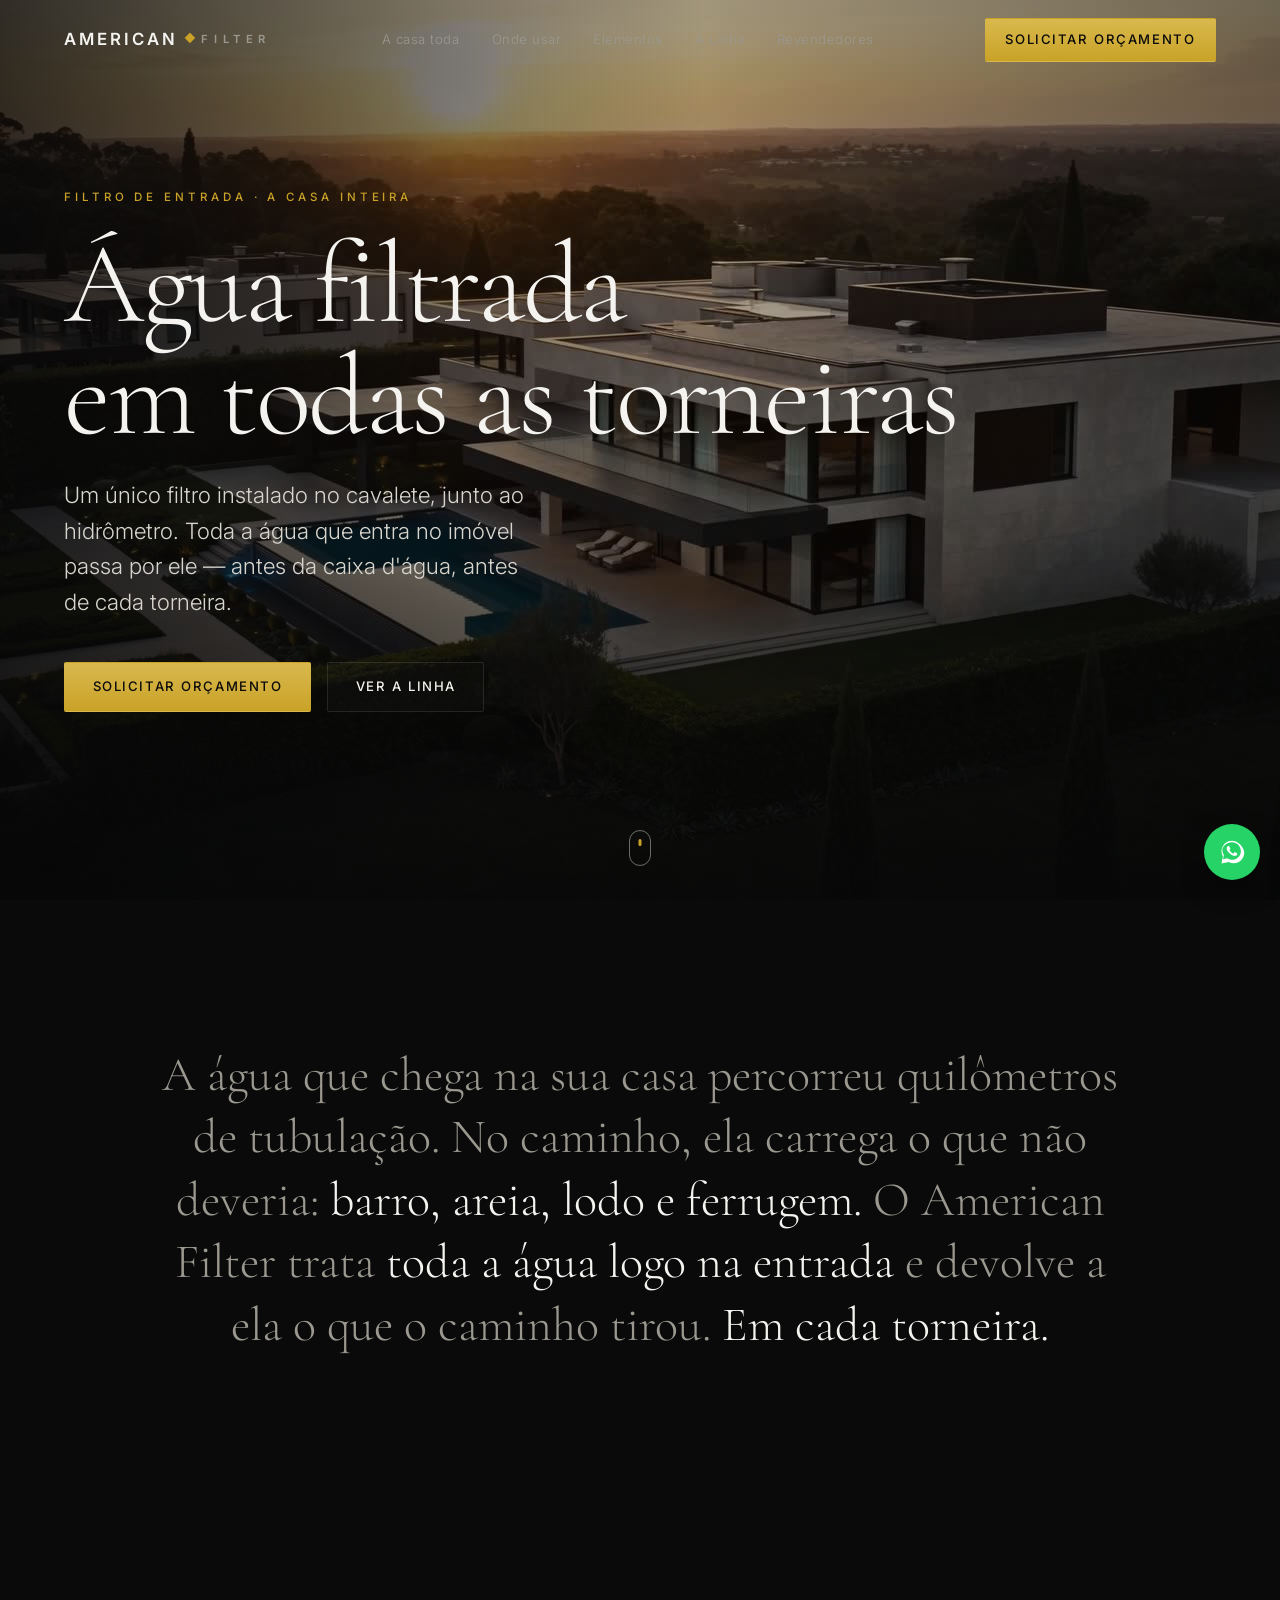
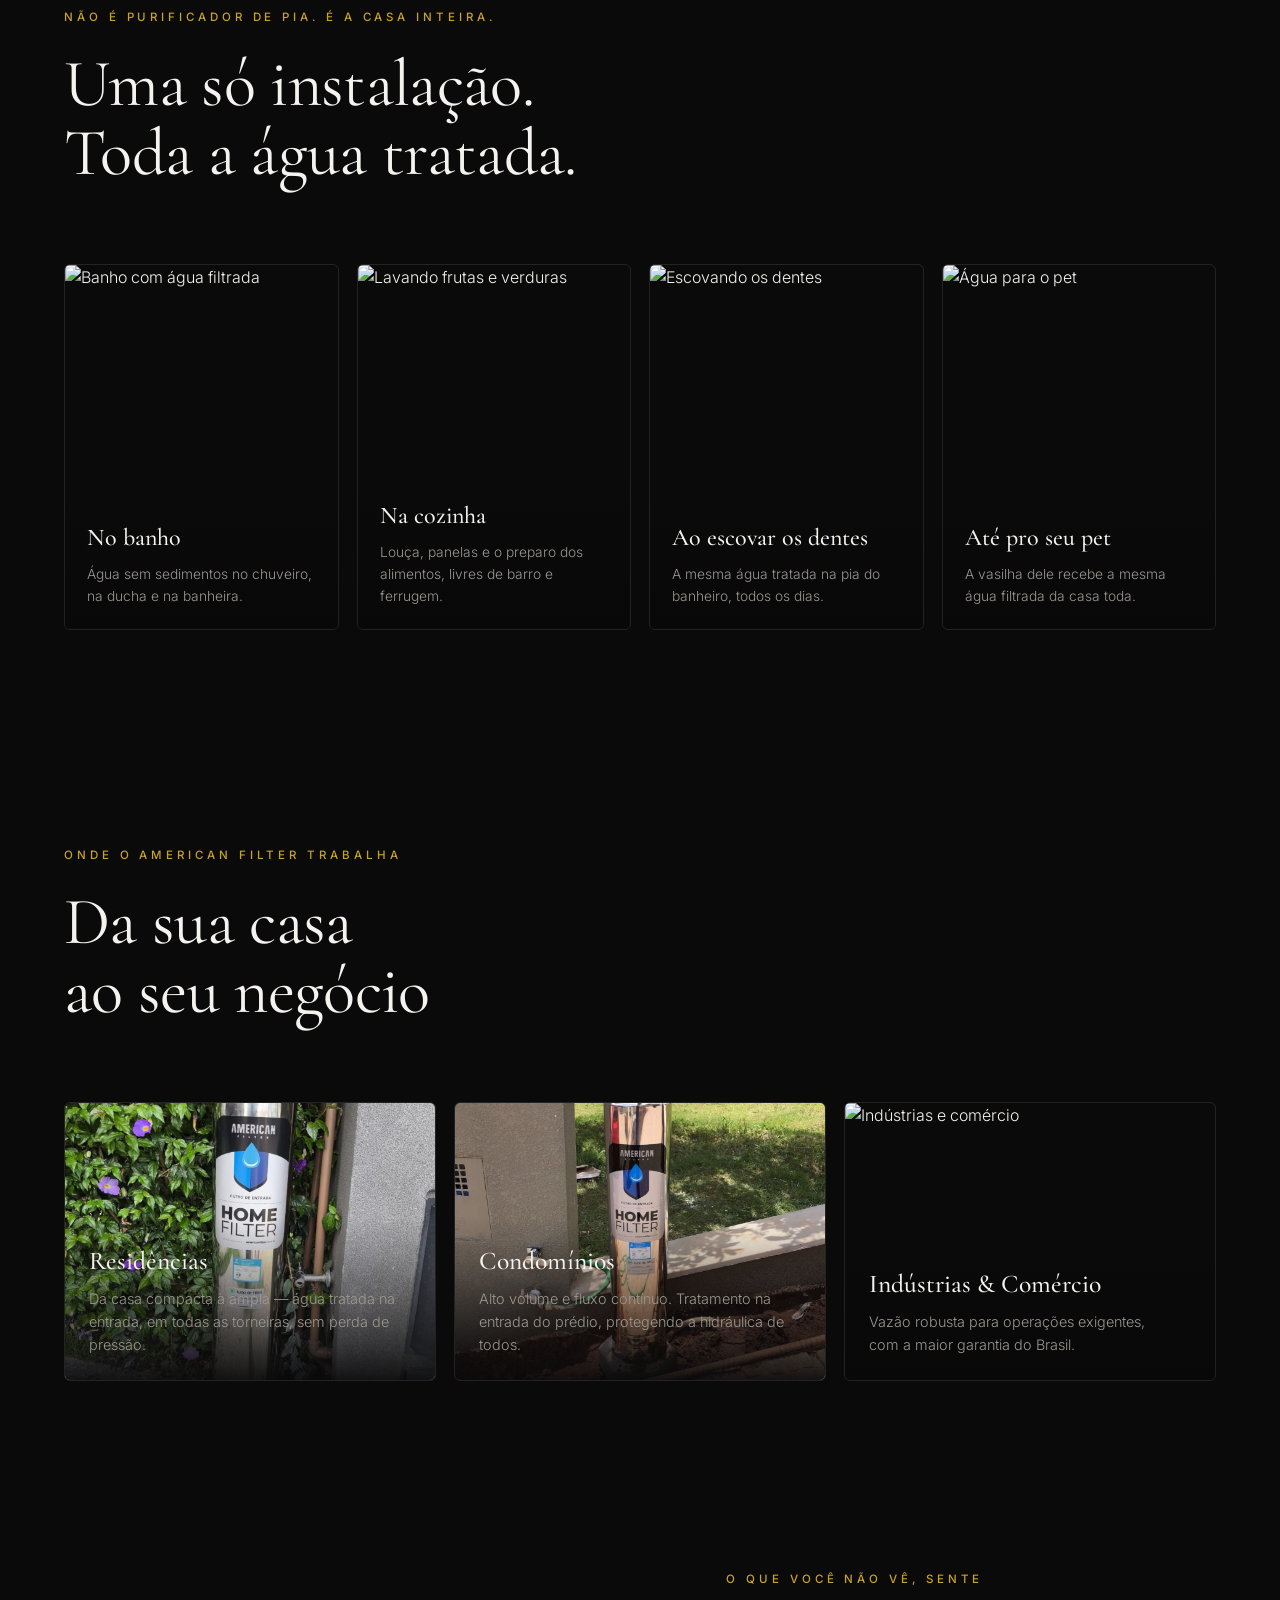
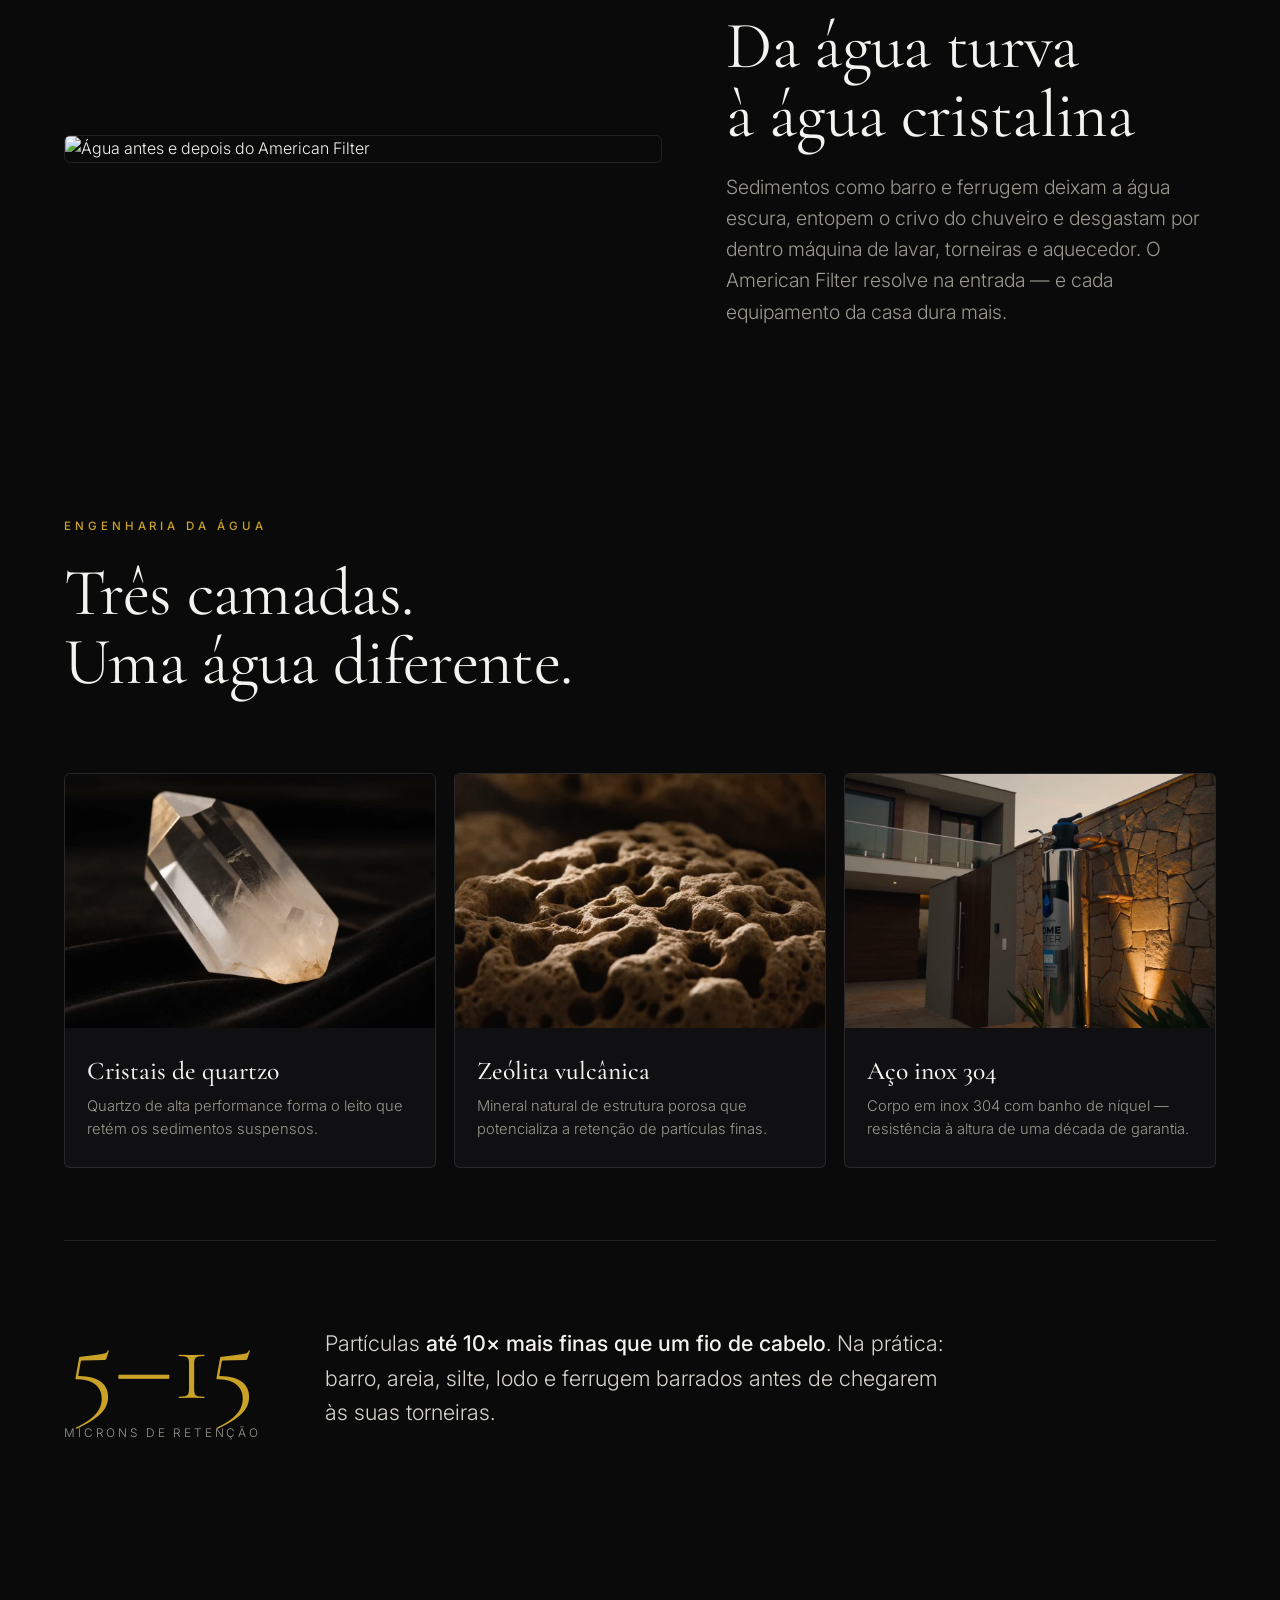
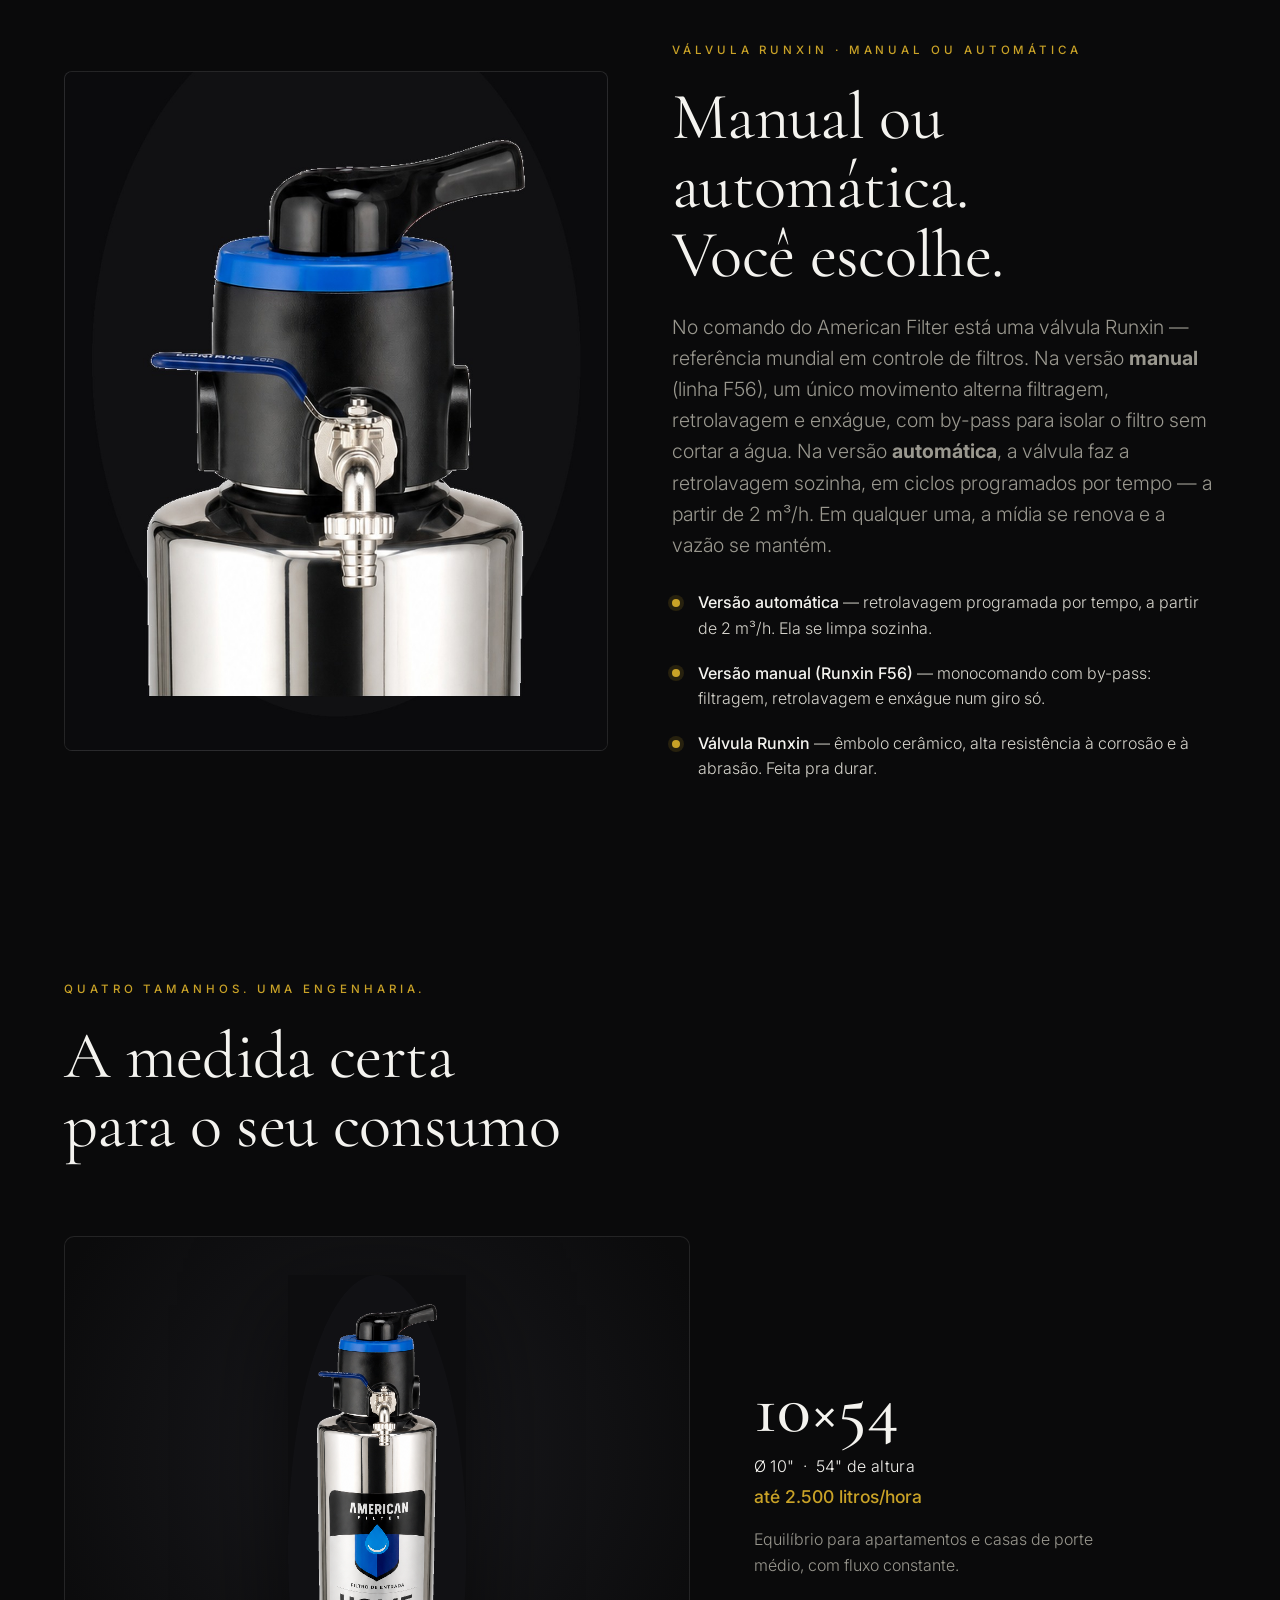
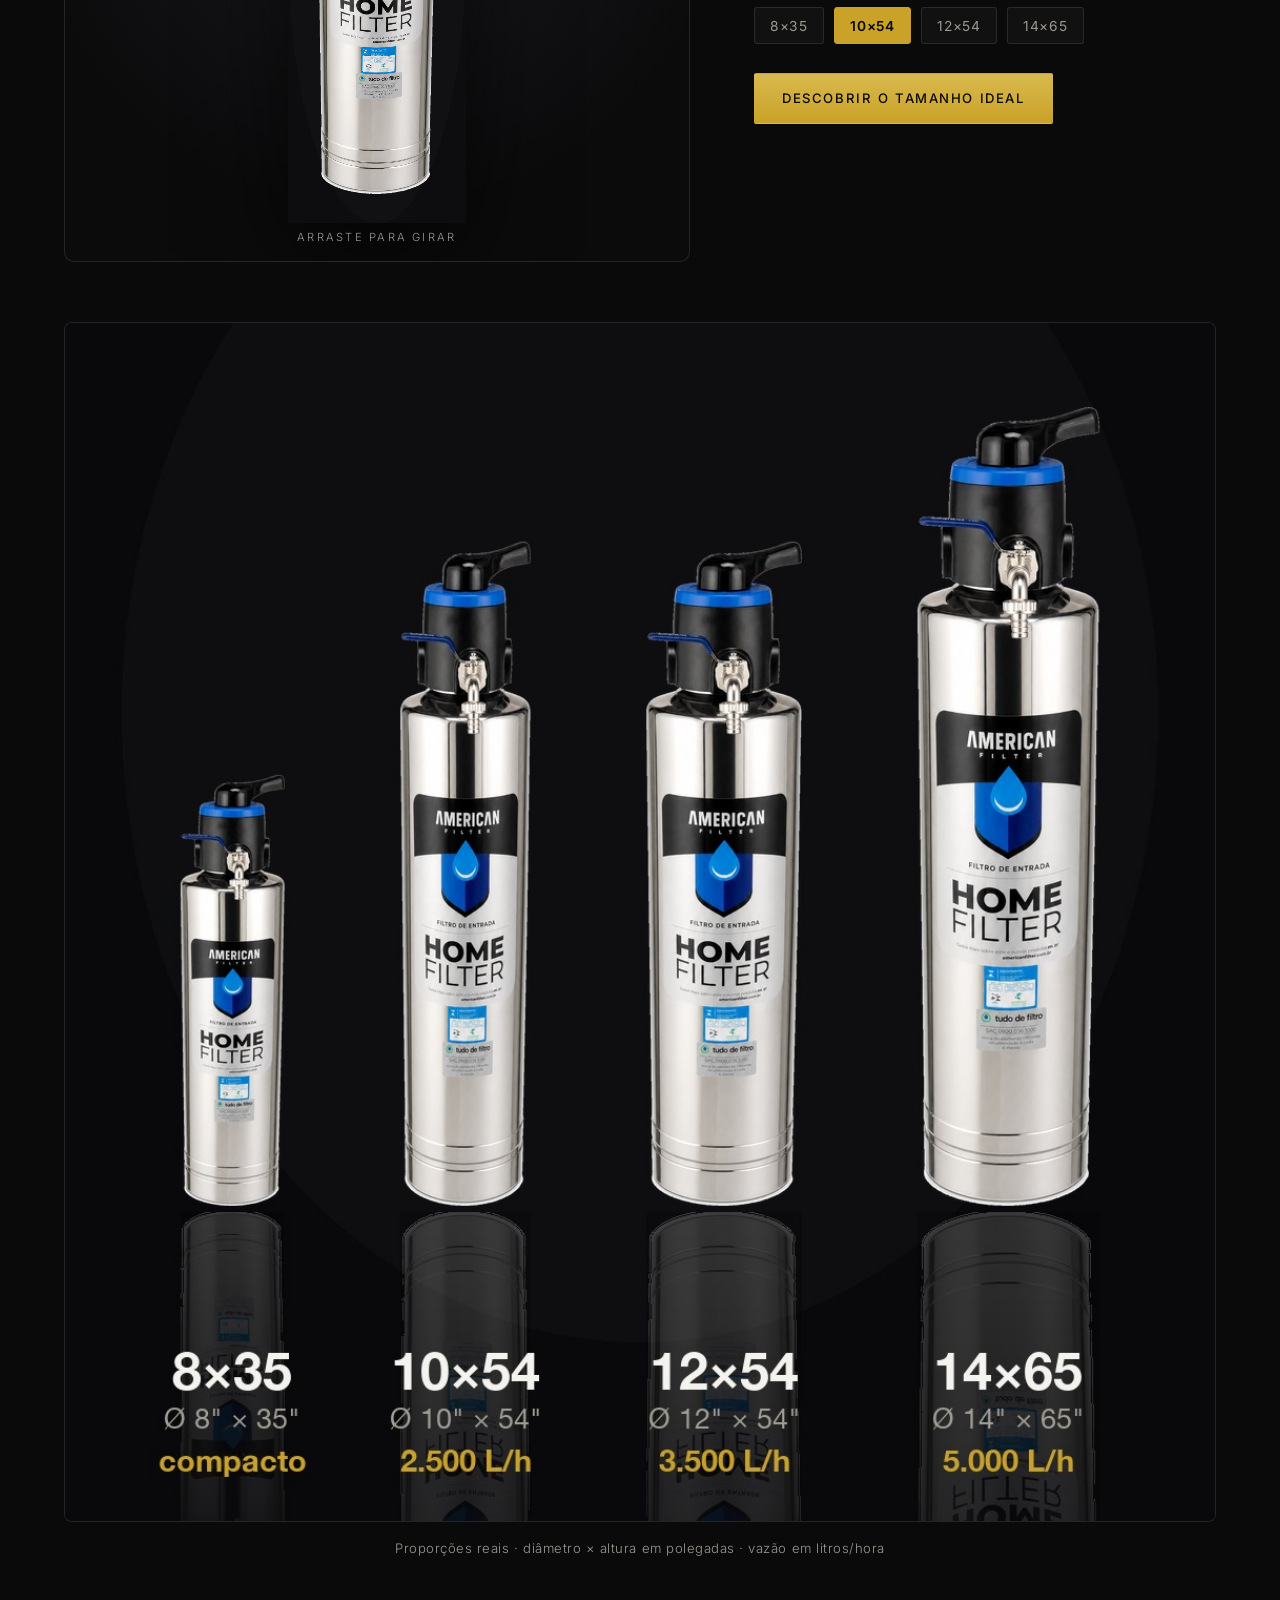
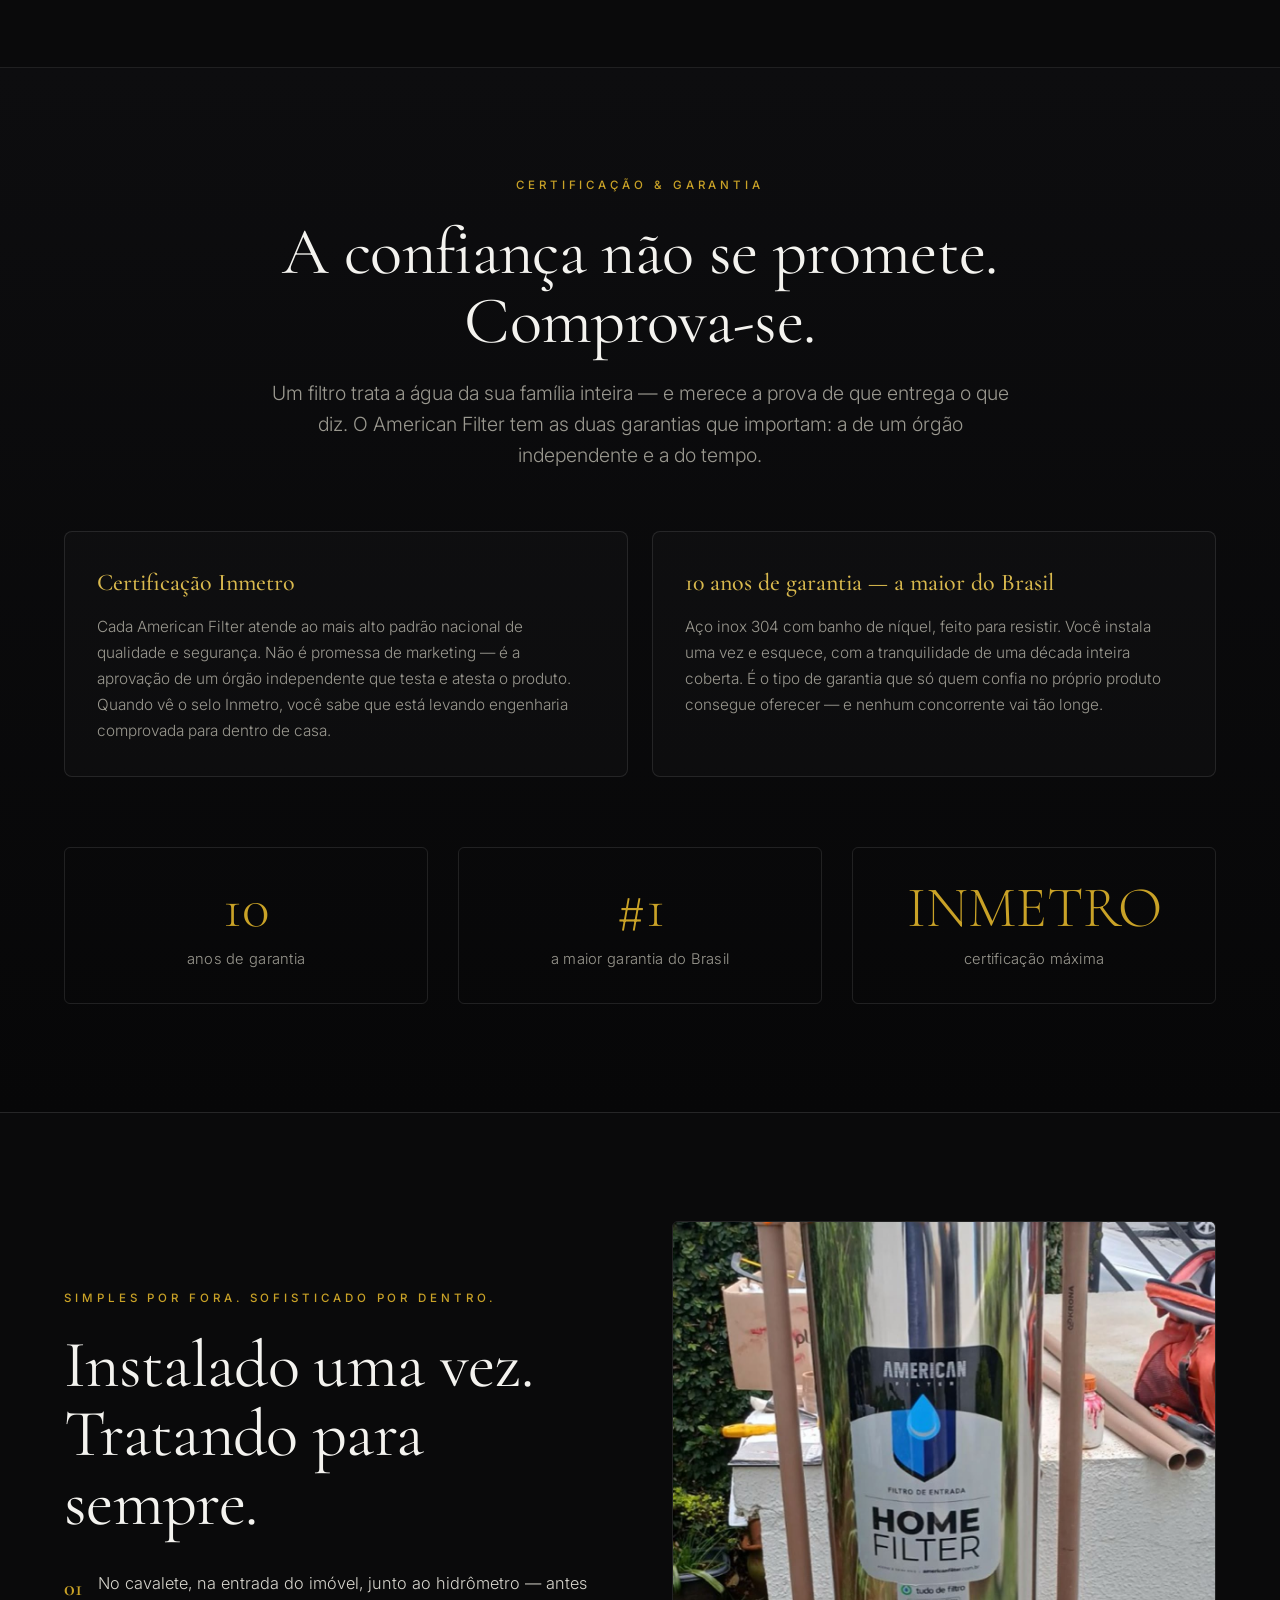
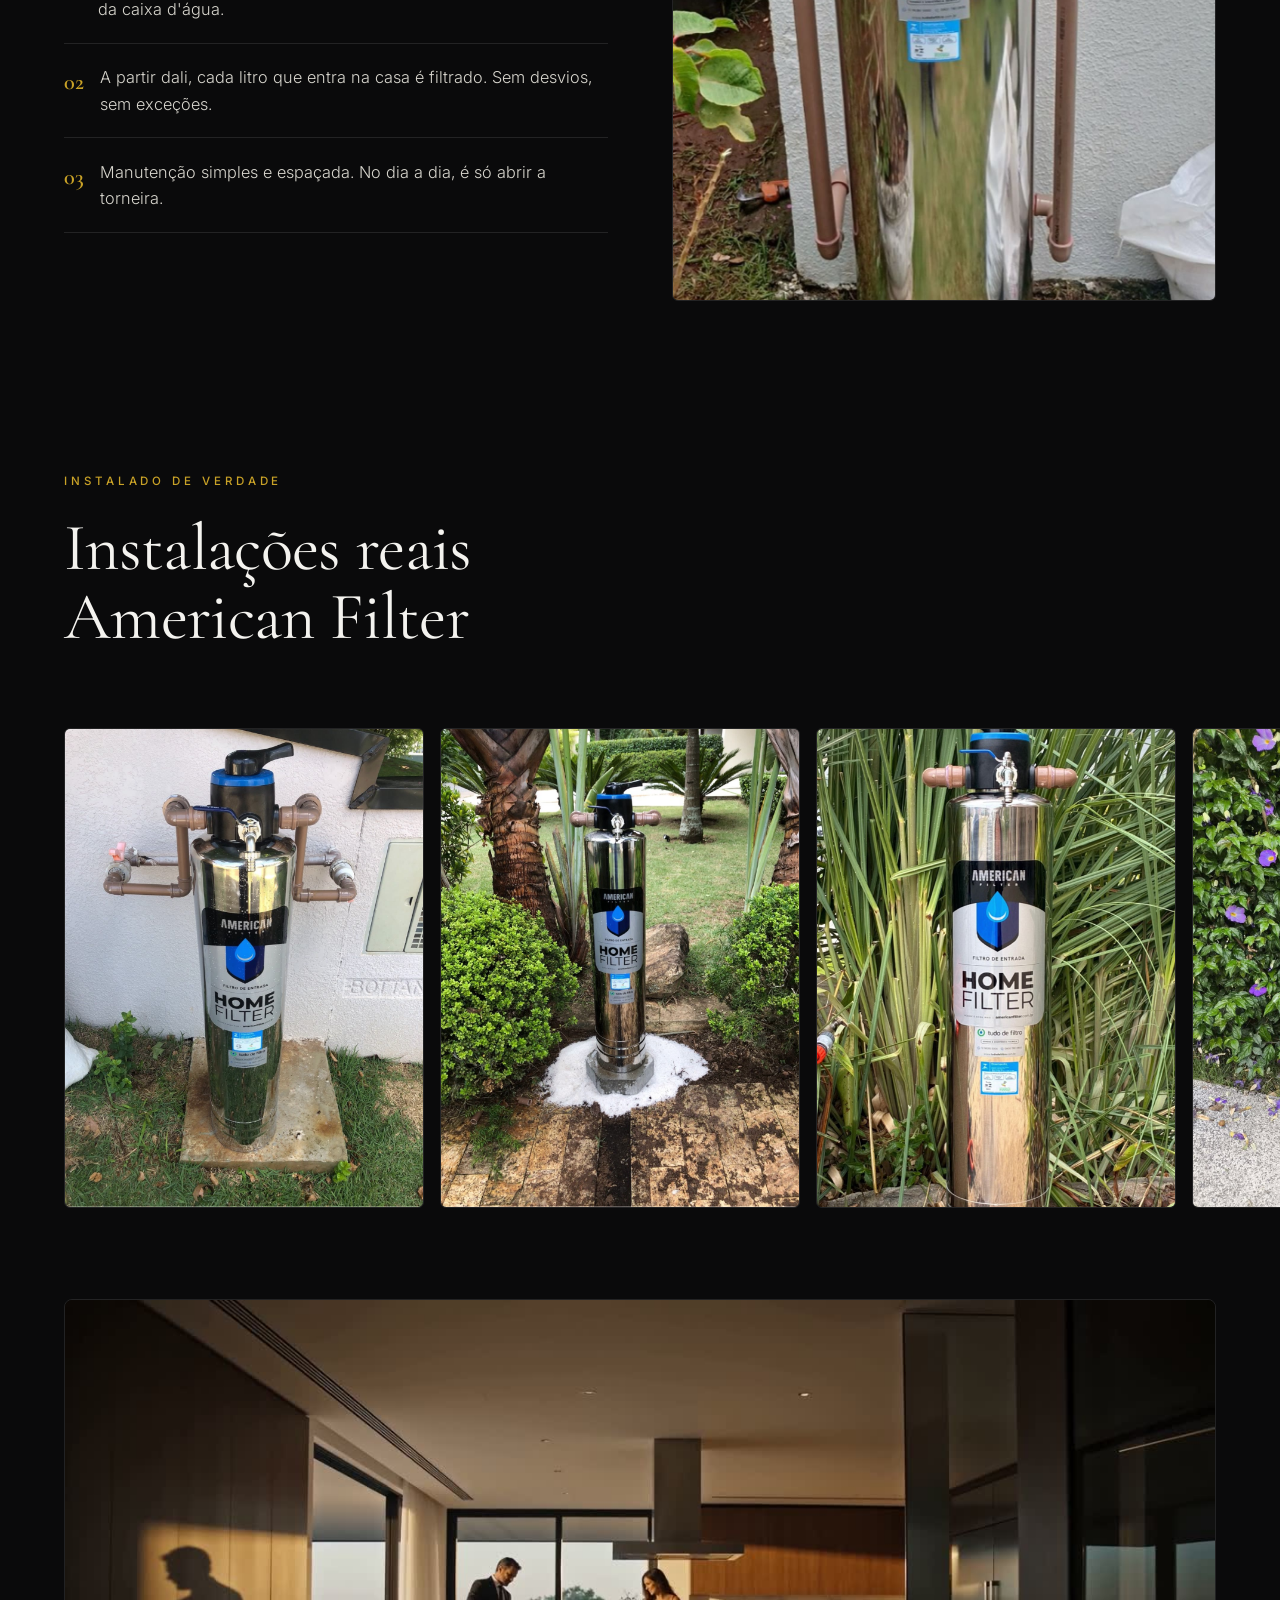
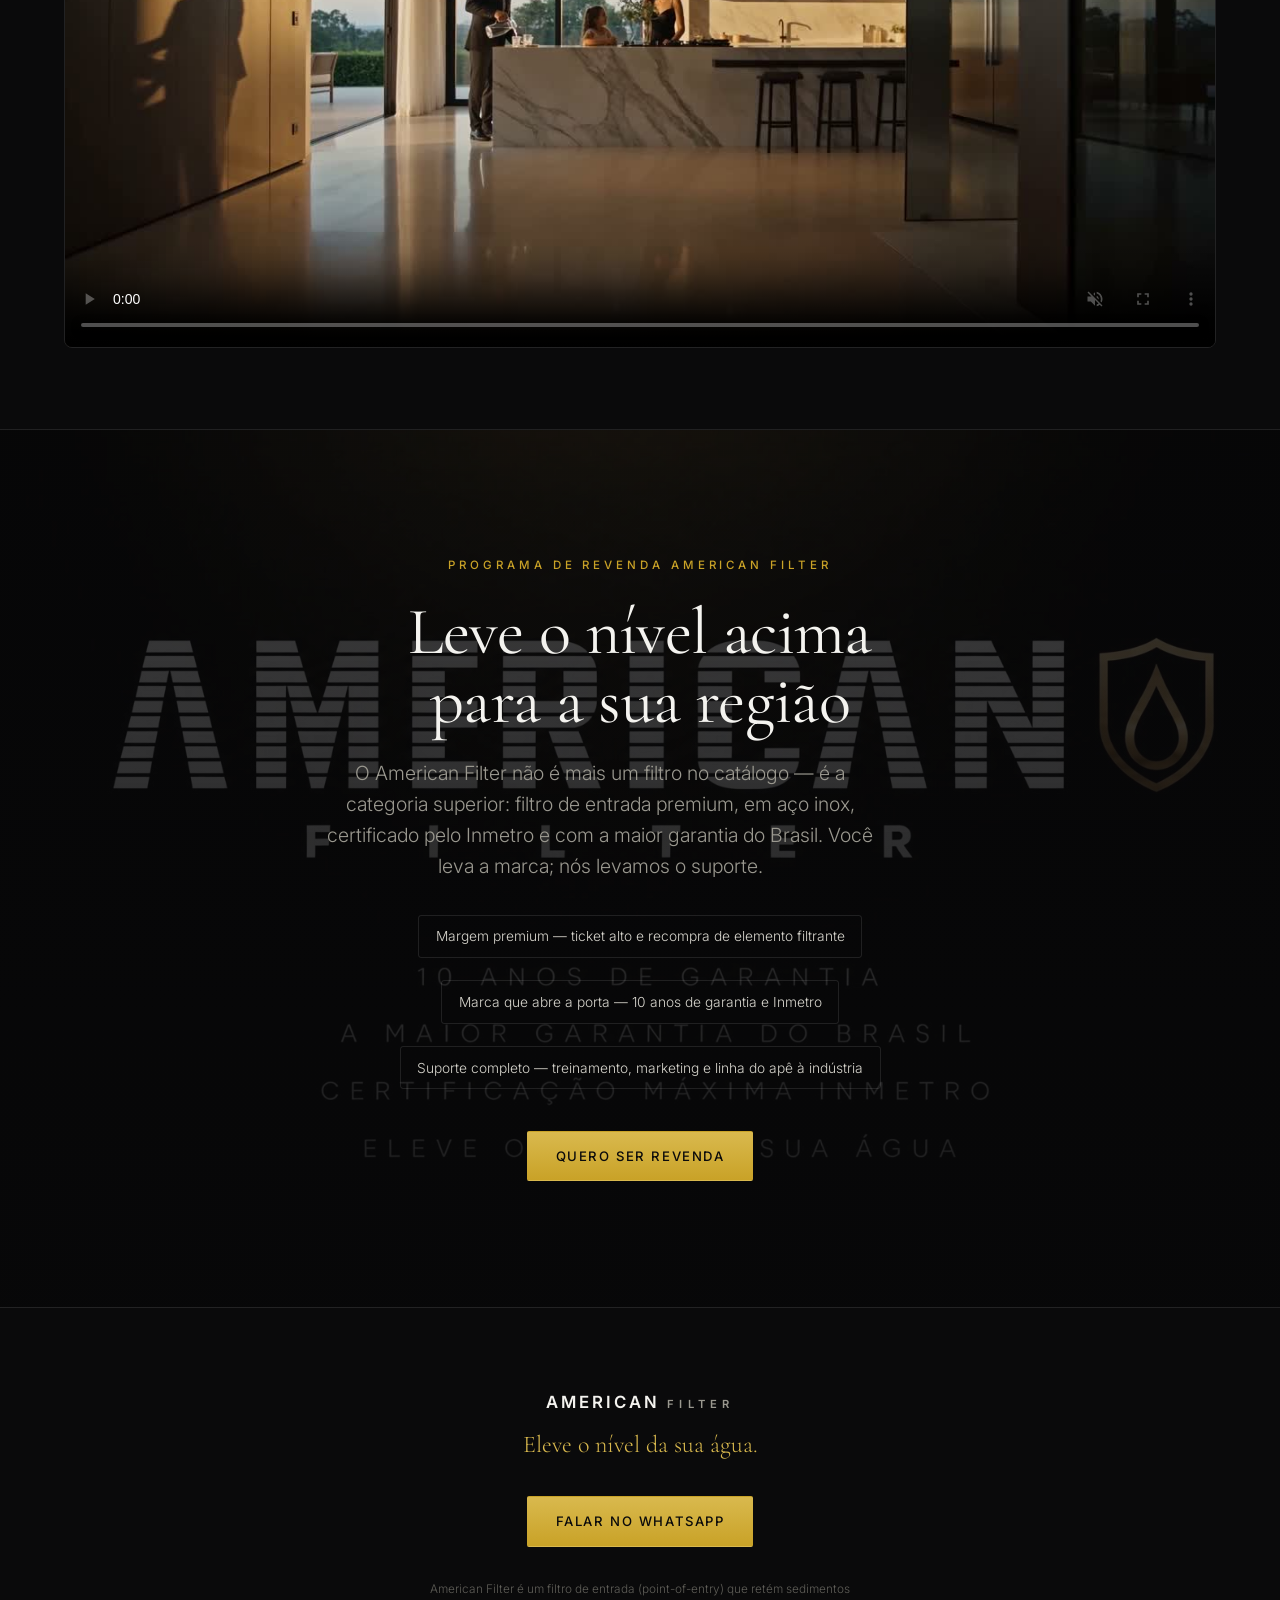
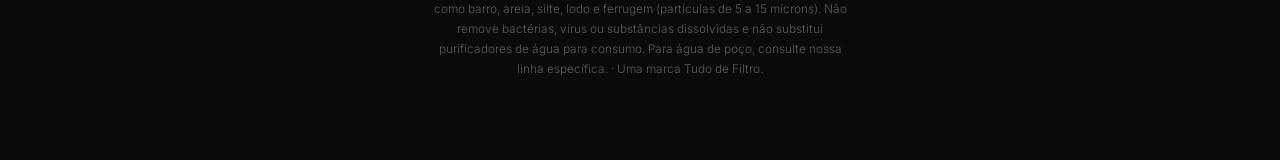
==== commit 3065cf32: "Seção válvula: troca imagem por close do cabeçote Runxin (alavanca azul + by-pass)" ====
--- a/index.html
+++ b/index.html
@@ -117,7 +117,7 @@
 
 <!-- AUTOMAÇÃO -->
 <section class="auto" id="automacao">
-  <img class="auto__img reveal" src="assets/img/unidade.png" alt="Cabeçote de controle com retrolavagem automática" />
+  <img class="auto__img reveal" src="assets/img/valvula.jpg" alt="Válvula Runxin de controle do filtro de entrada, com alavanca azul e by-pass" />
   <div class="auto__txt">
     <p class="eyebrow reveal">Válvula Runxin · manual ou automática</p>
     <h2 class="h2 reveal">Manual ou automática.<br/>Você escolhe.</h2>
--- a/css/styles.css
+++ b/css/styles.css
@@ -190,7 +190,7 @@
 /* AUTOMAÇÃO */
 .auto{display:grid;grid-template-columns:1fr 1fr;gap:clamp(30px,5vw,80px);align-items:center;
   max-width:var(--max);margin:0 auto;padding:clamp(70px,10vh,140px) var(--pad)}
-.auto__img{border-radius:8px;border:1px solid var(--line);width:100%;aspect-ratio:4/5;object-fit:cover;object-position:50% 18%;
+.auto__img{border-radius:8px;border:1px solid var(--line);width:100%;aspect-ratio:4/5;object-fit:cover;object-position:center;
   background:radial-gradient(circle at 50% 30%,#1b1b1f,#0b0b0c)}
 .auto__list{list-style:none;display:grid;gap:1.2rem;margin-top:1.8rem}
 .auto__list li{padding-left:1.6rem;position:relative;color:#d7d5cd}
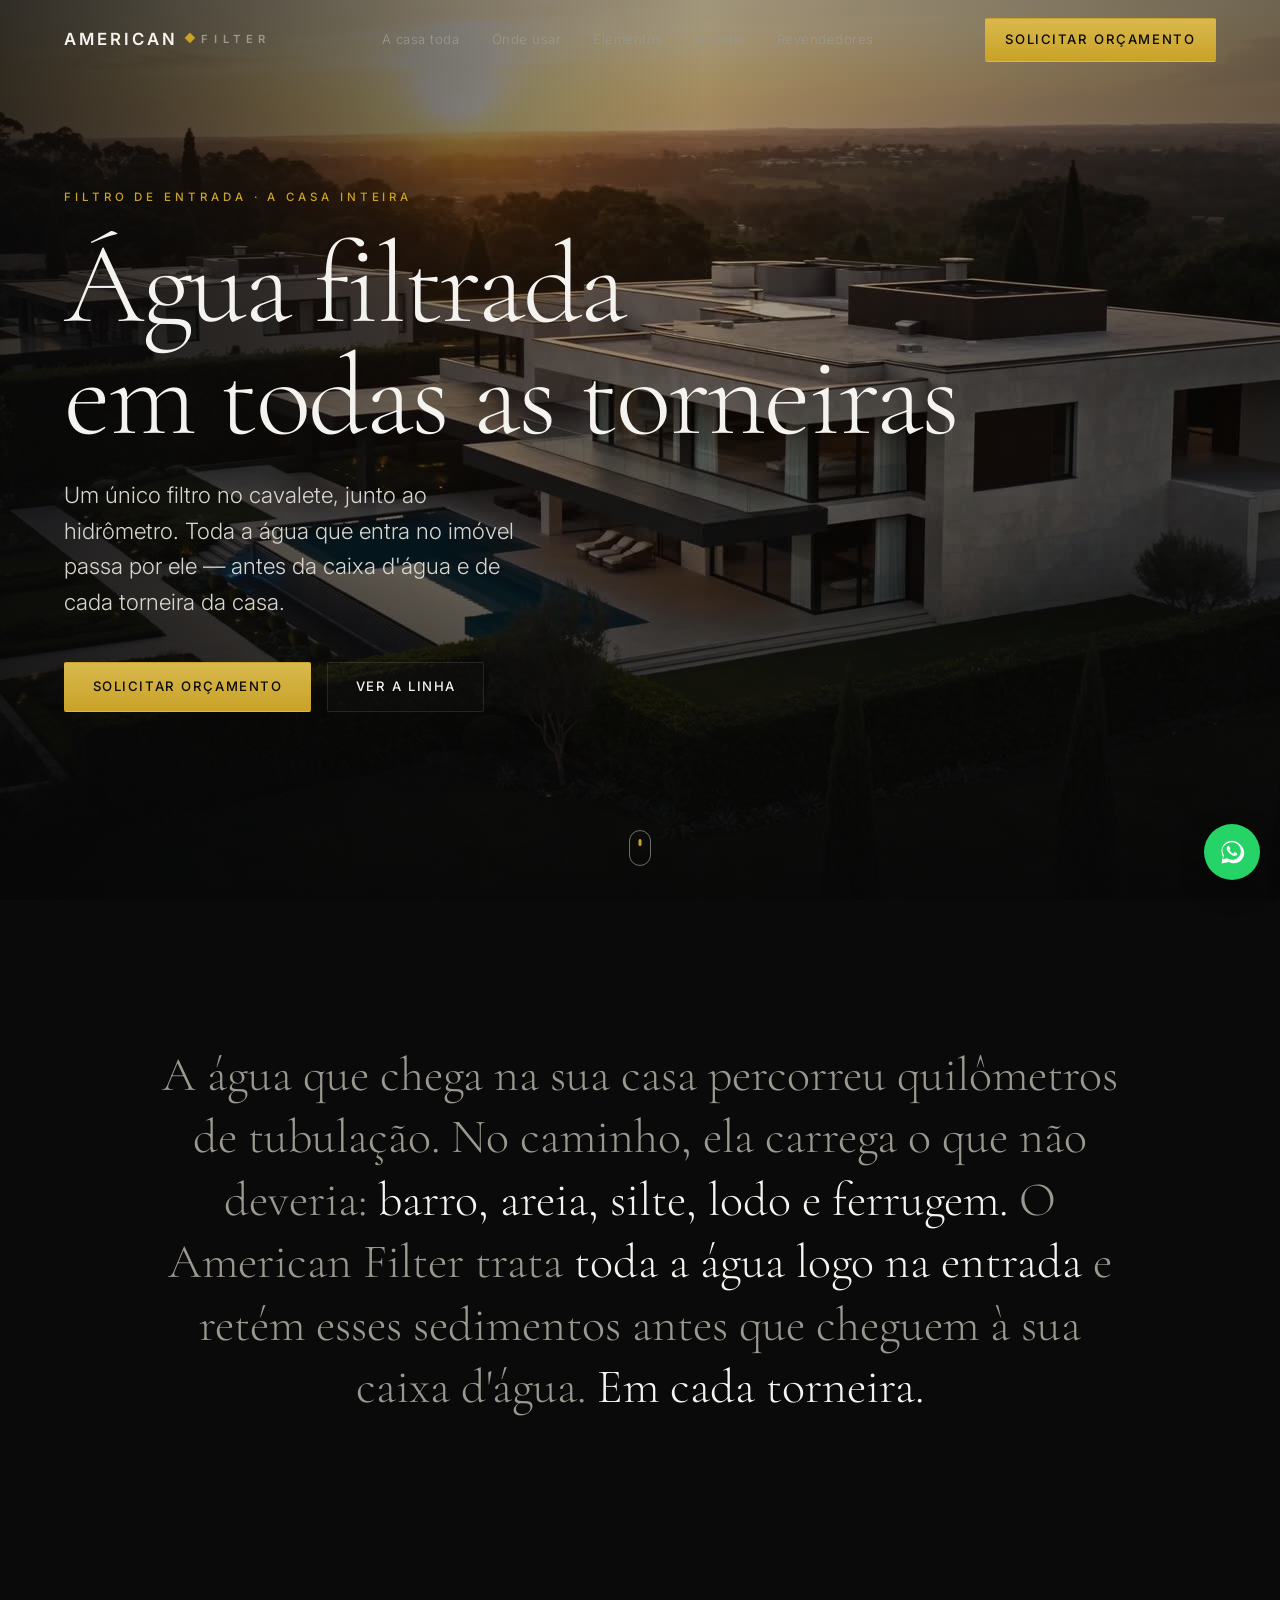
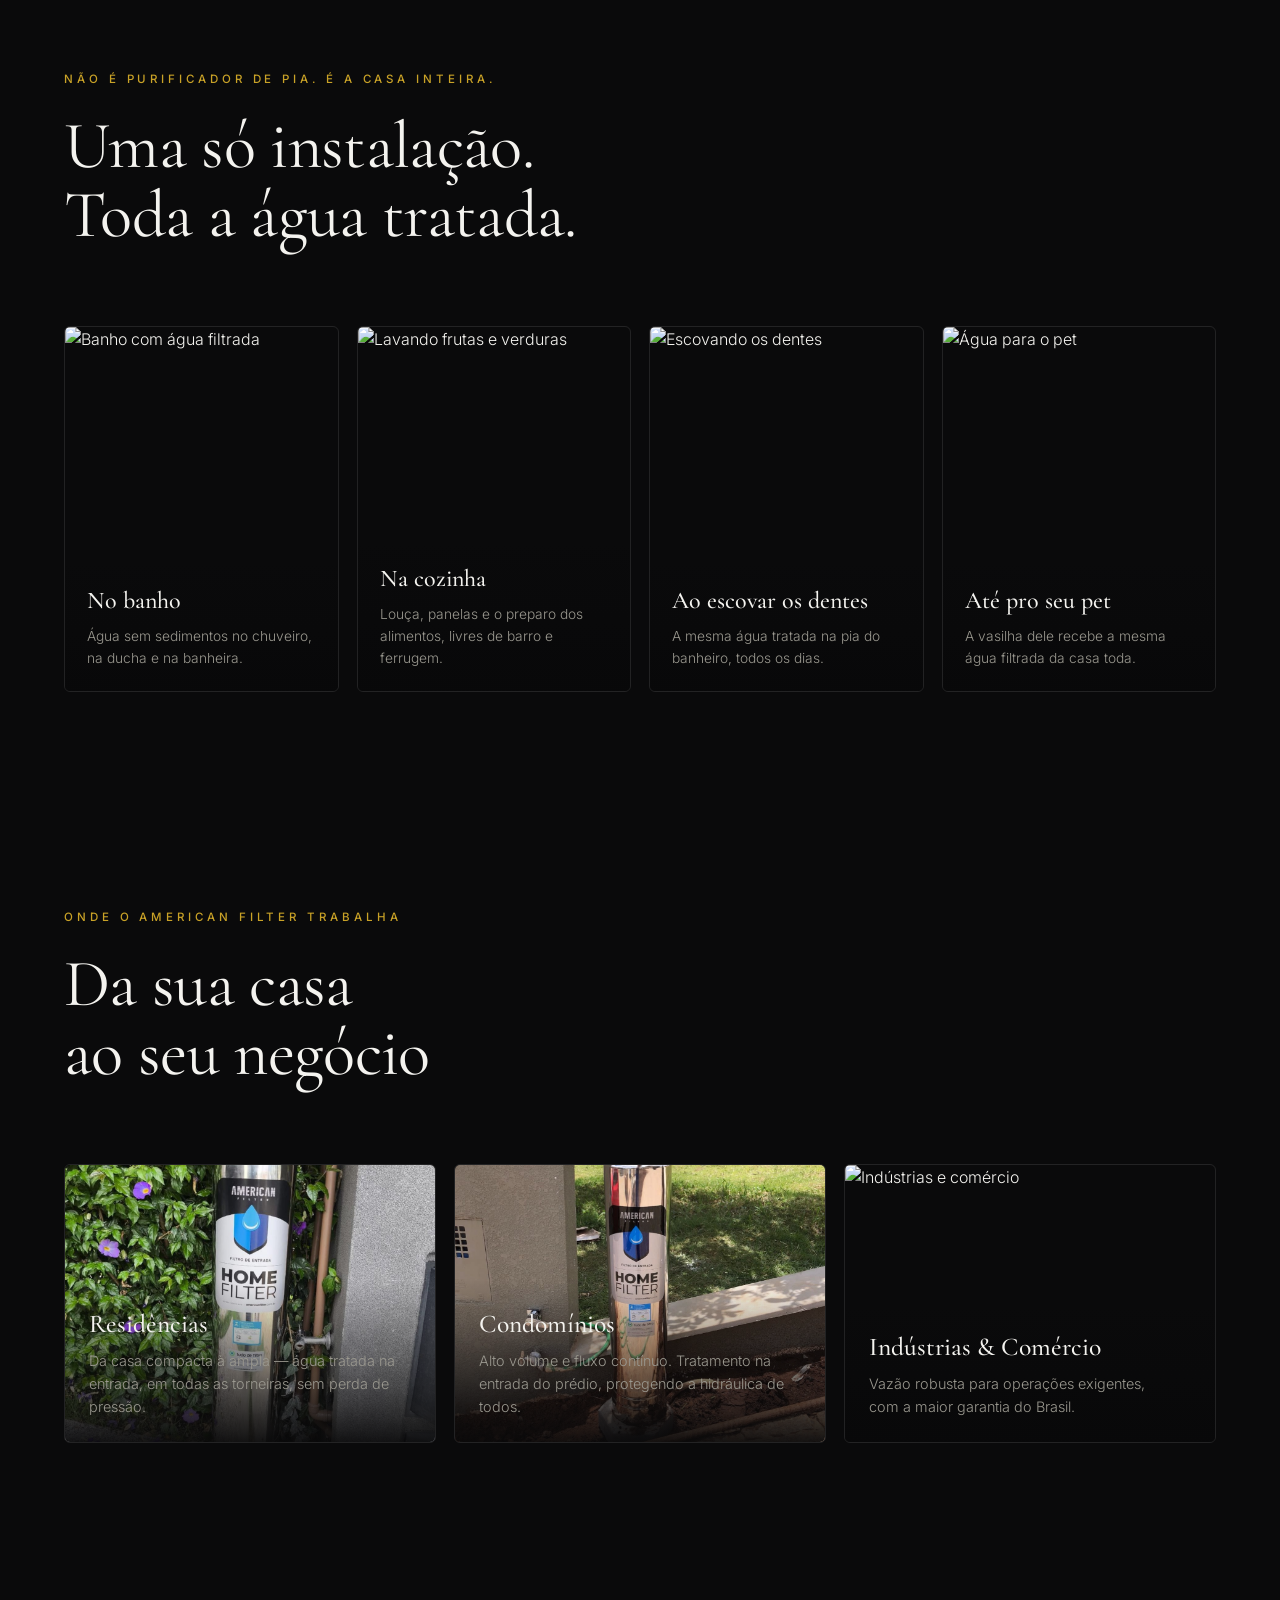
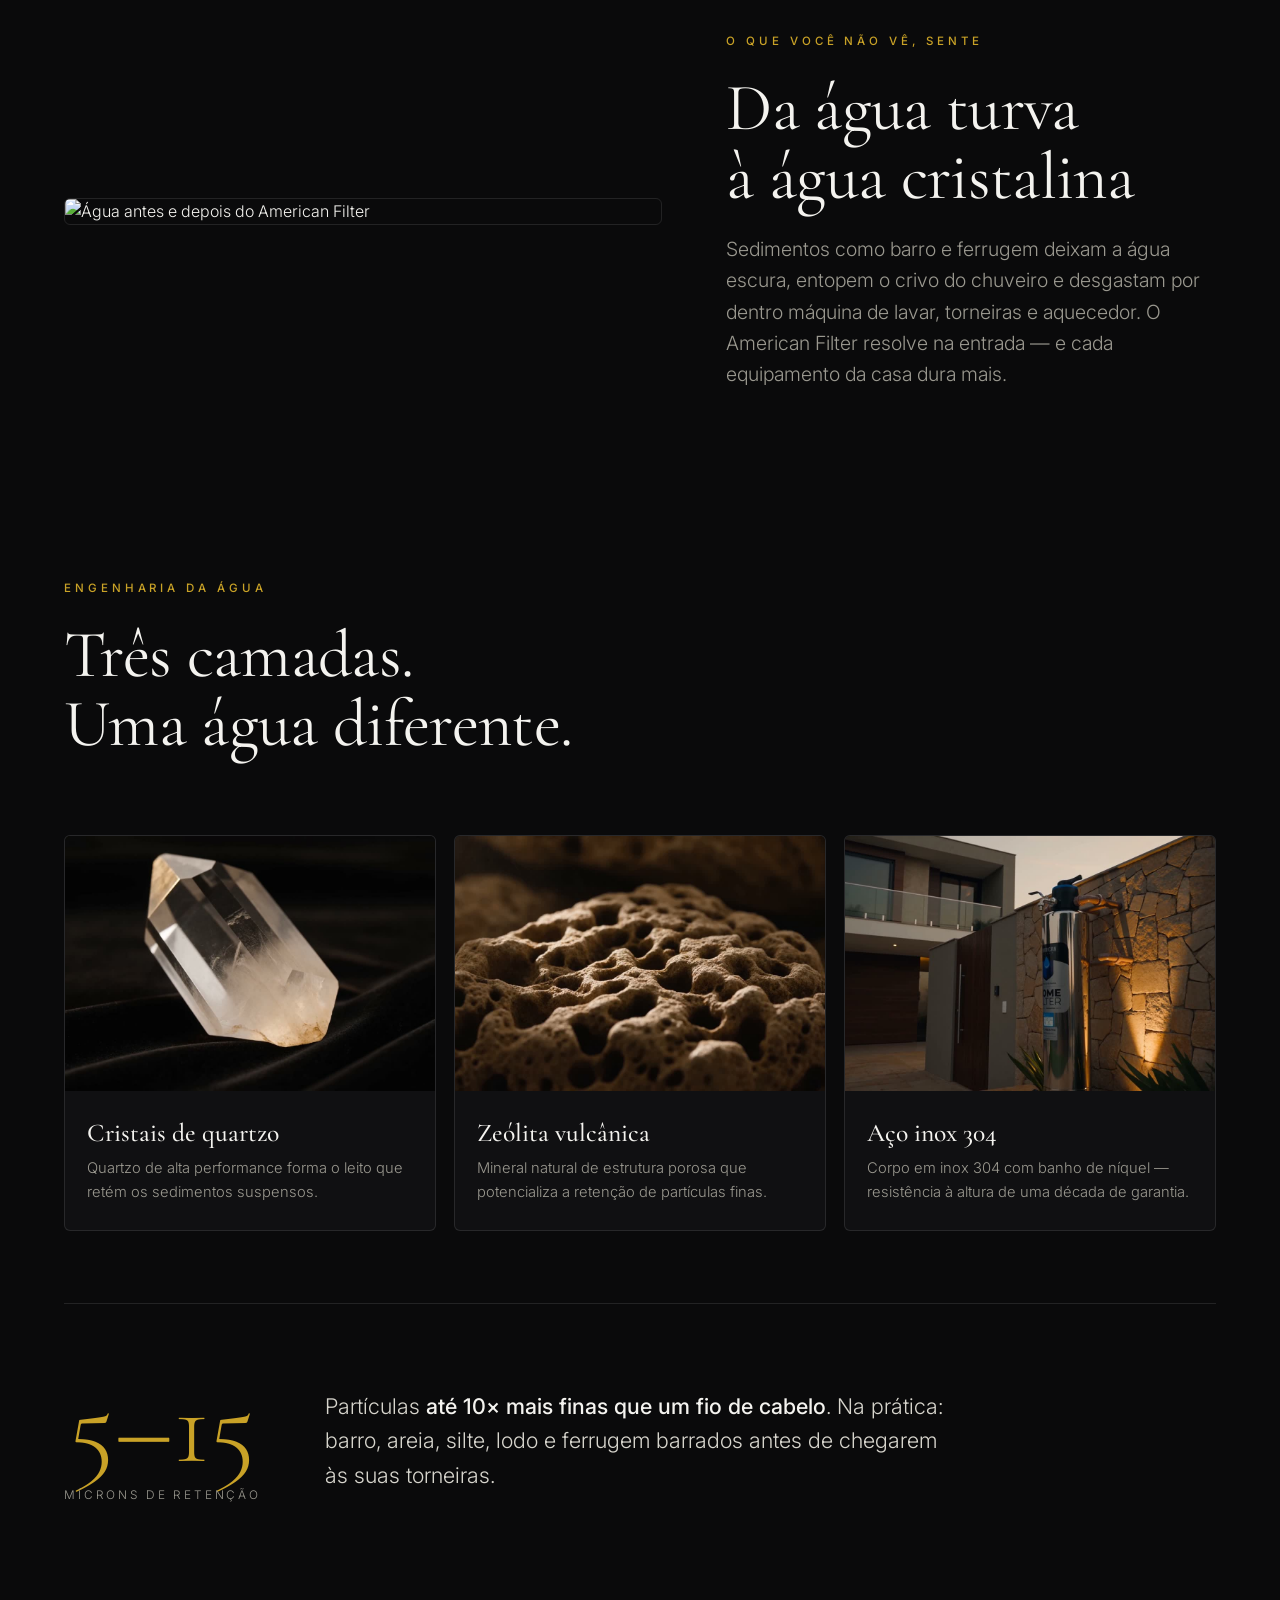
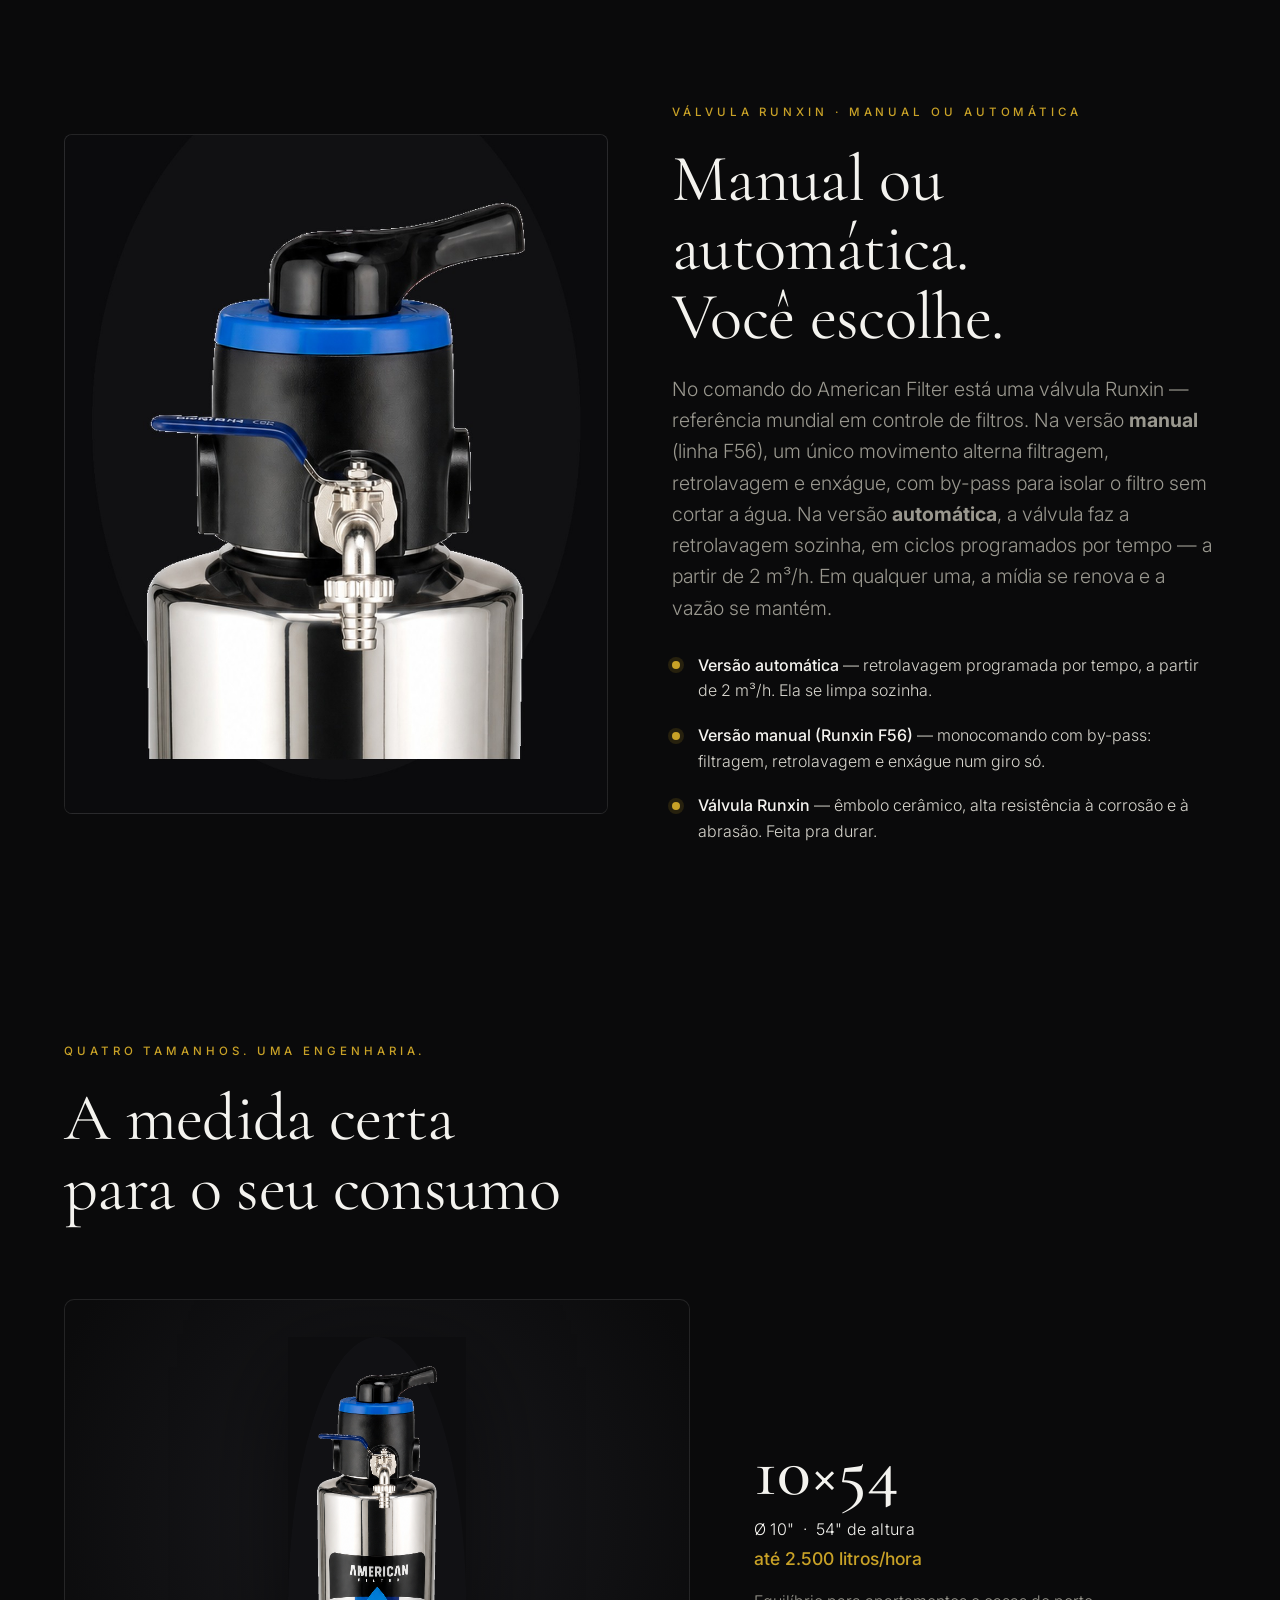
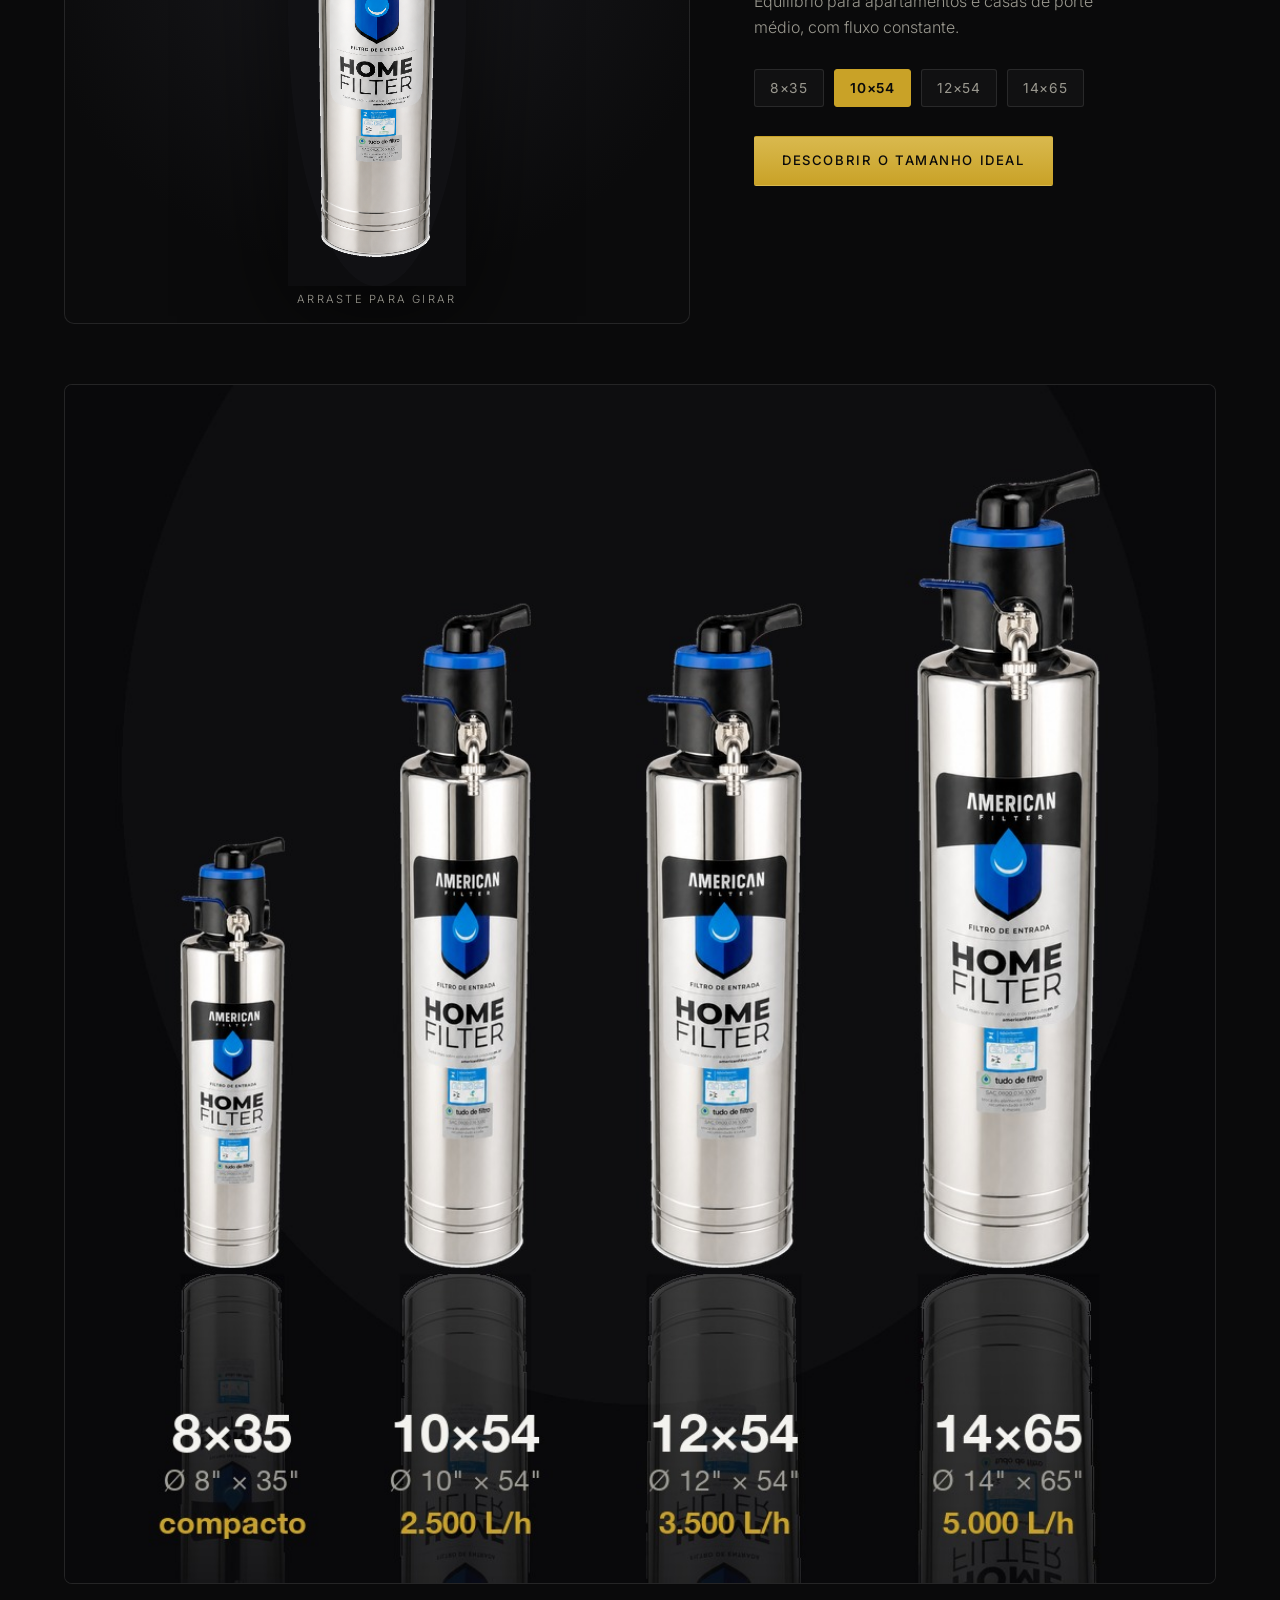
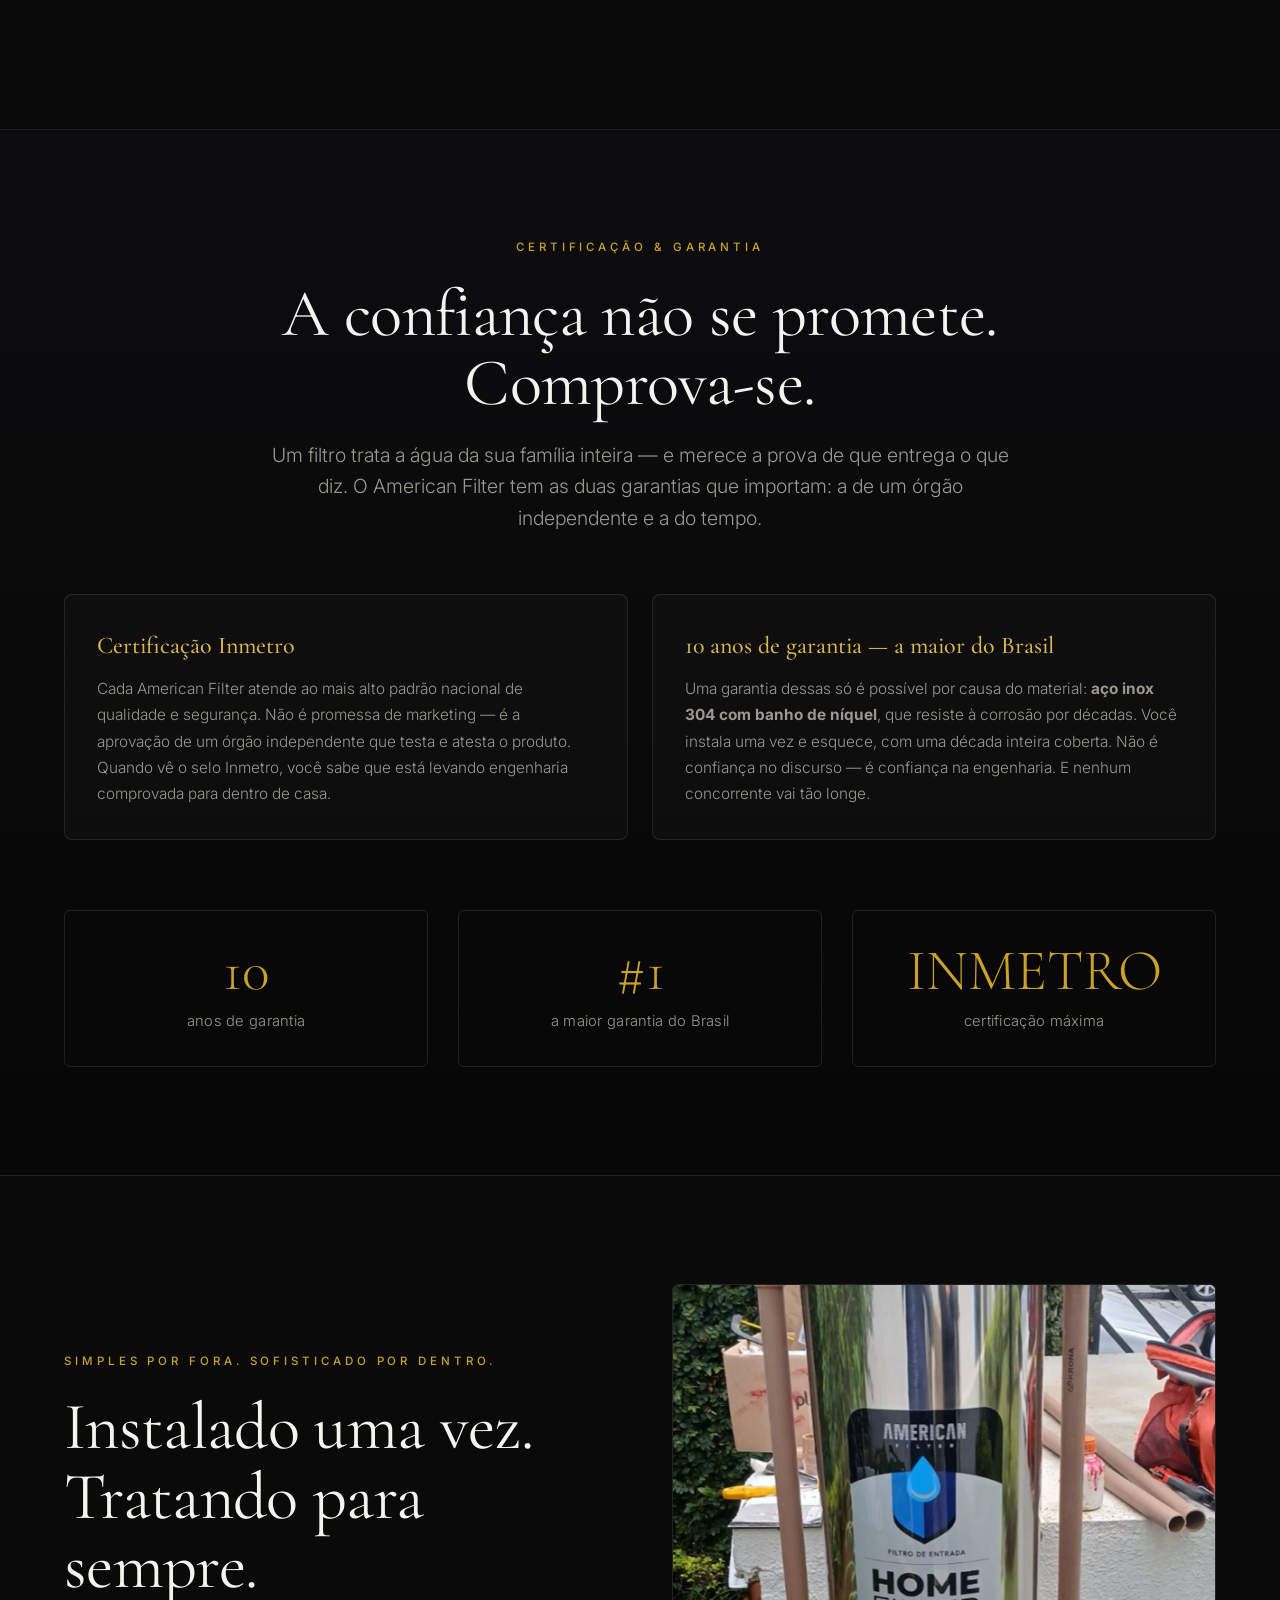
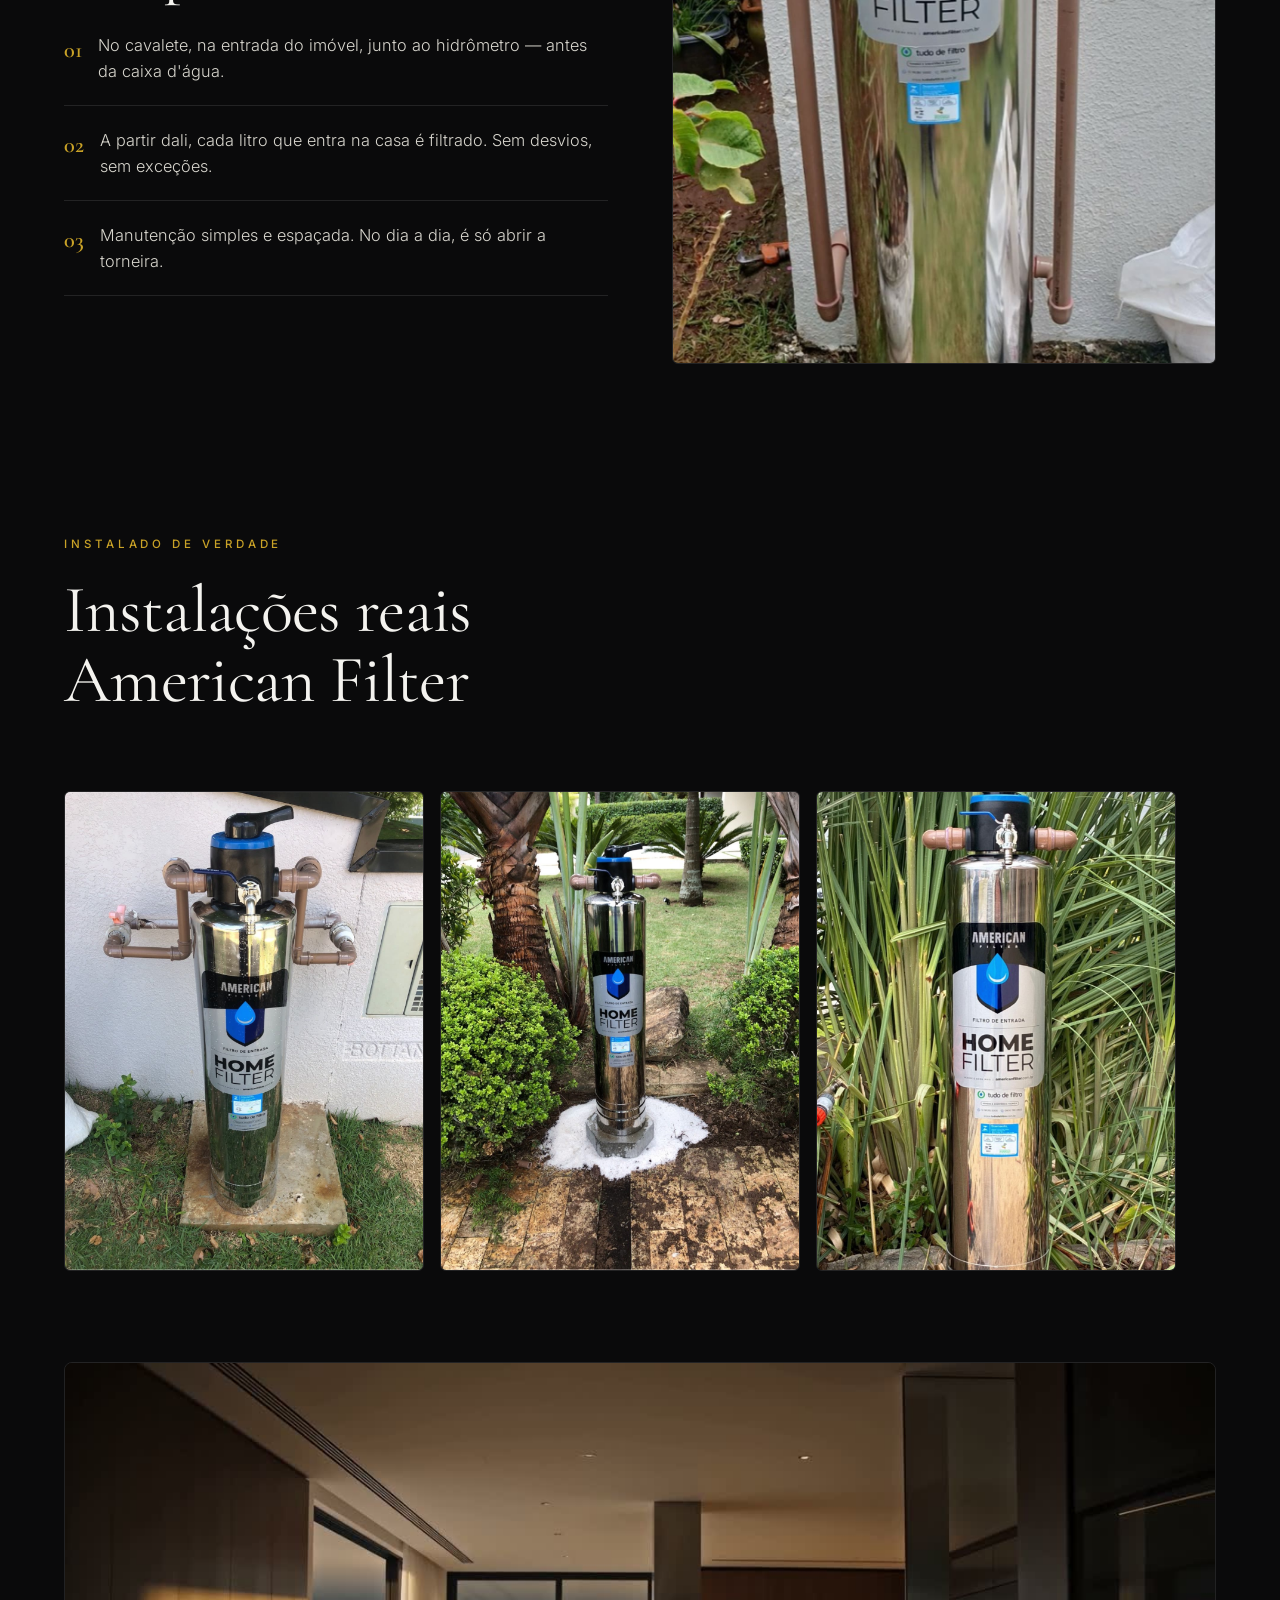
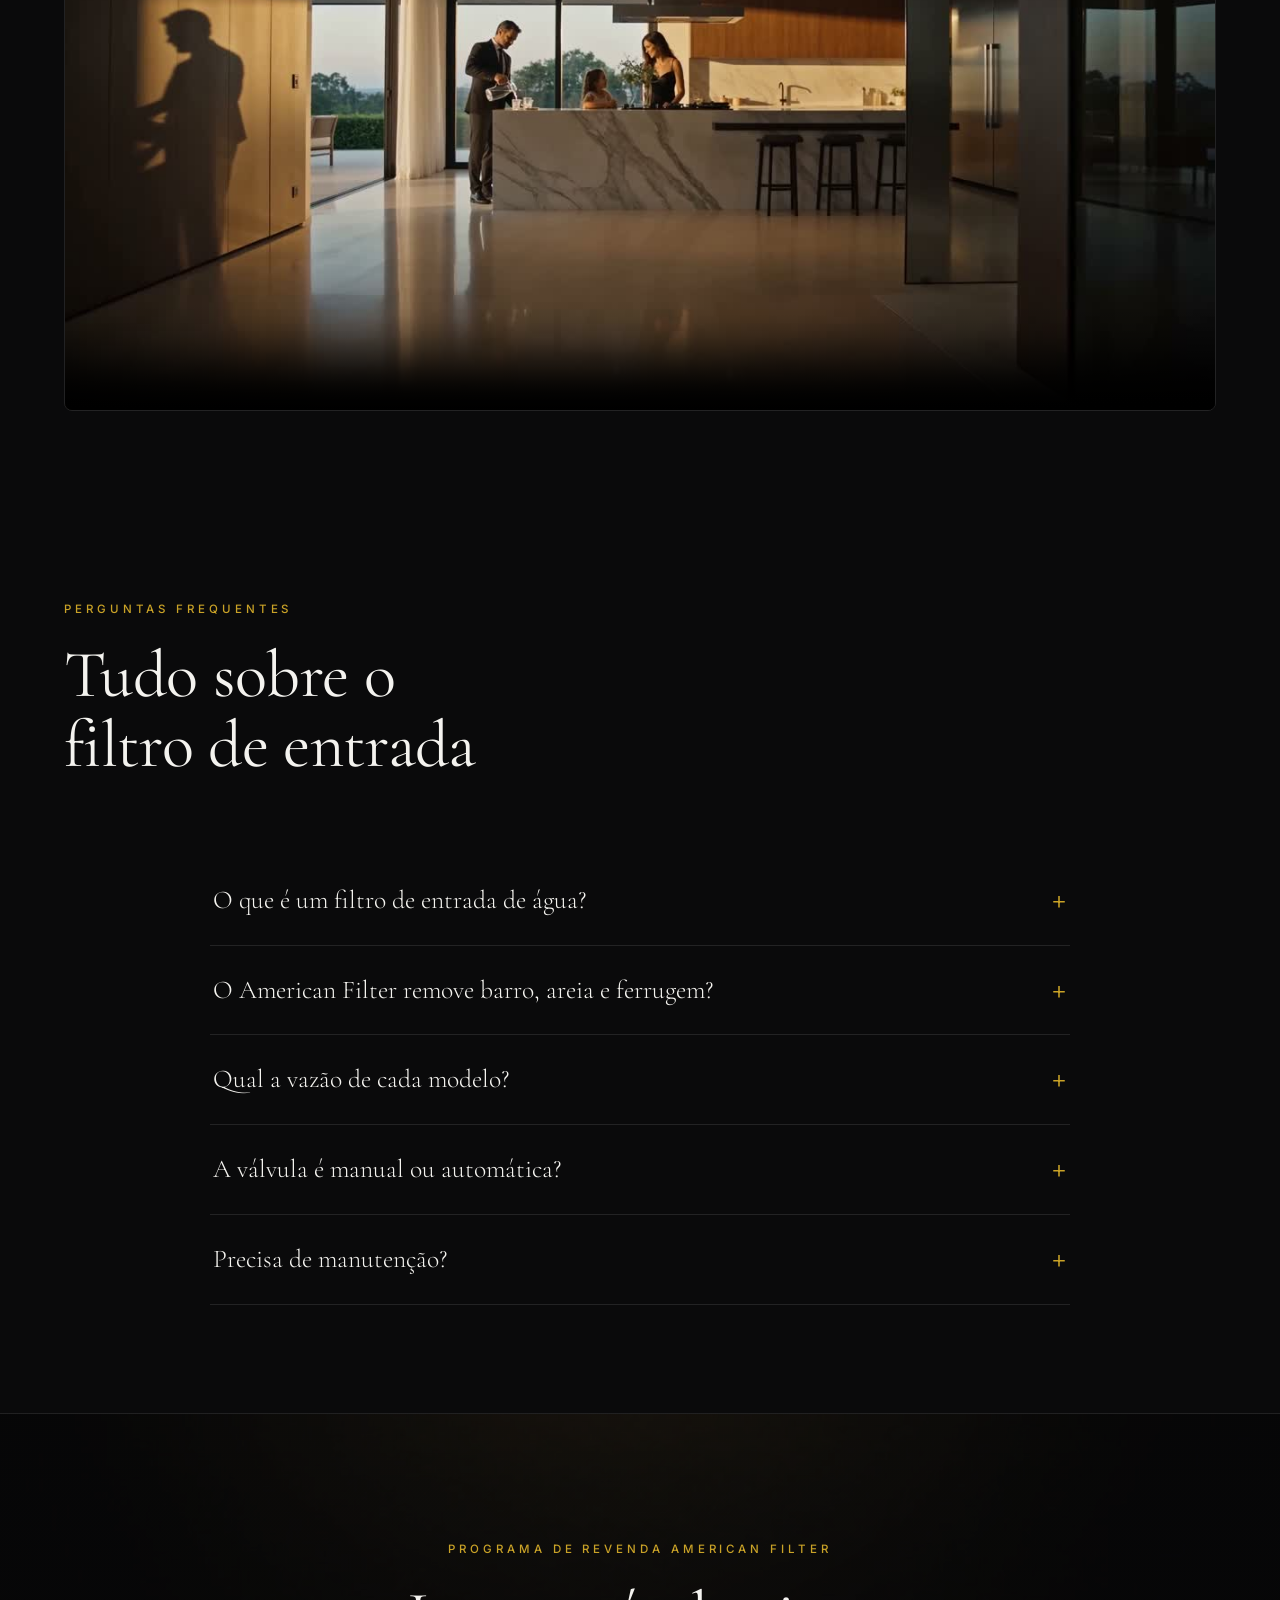
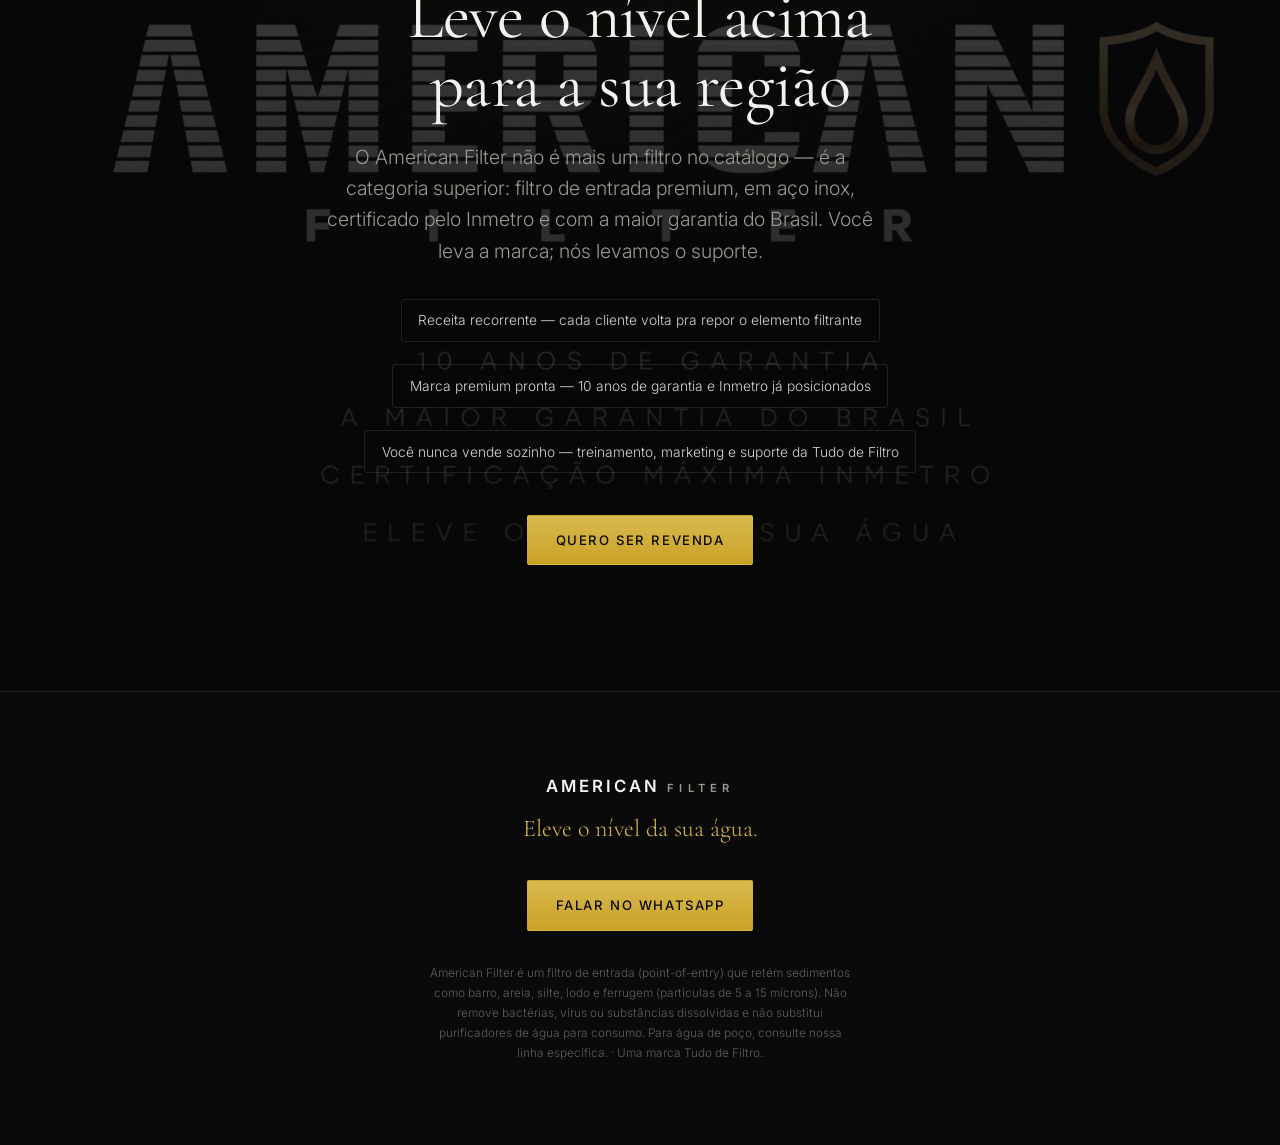
==== commit 78bfb5ad: "SEO+copy (revisão agent): corrige lógica do manifesto, garantia x inox, revenda recorrente, alt text" ====
--- a/index.html
+++ b/index.html
@@ -13,6 +13,15 @@
 <link rel="preconnect" href="https://fonts.gstatic.com" crossorigin />
 <link href="https://fonts.googleapis.com/css2?family=Cormorant+Garamond:wght@300;400;500;600&family=Inter:wght@300;400;500;600&display=swap" rel="stylesheet" />
 <link rel="stylesheet" href="css/styles.css" />
+<script type="application/ld+json">
+{"@context":"https://schema.org","@type":"Organization","name":"American Filter","url":"https://paulinhotdf.github.io/american-filter-site/","brand":"American Filter","parentOrganization":{"@type":"Organization","name":"Tudo de Filtro","url":"https://www.tudodefiltro.com.br"},"contactPoint":{"@type":"ContactPoint","telephone":"+55-12-98285-5000","contactType":"sales","areaServed":"BR","availableLanguage":"Portuguese"}}
+</script>
+<script type="application/ld+json">
+{"@context":"https://schema.org","@type":"Product","name":"American Filter — Filtro de Entrada de Água","image":"https://paulinhotdf.github.io/american-filter-site/assets/img/linha_proporcao.jpg","brand":{"@type":"Brand","name":"American Filter"},"manufacturer":{"@type":"Organization","name":"Tudo de Filtro"},"material":"Aço inox 304","description":"Filtro de entrada instalado no cavalete que trata toda a água do imóvel, retendo sedimentos de 5 a 15 mícrons (barro, areia, silte, lodo e ferrugem). Aço inox 304, elementos de quartzo e zeólita, válvula Runxin manual ou automática.","additionalProperty":[{"@type":"PropertyValue","name":"Certificação","value":"Inmetro"},{"@type":"PropertyValue","name":"Garantia","value":"10 anos"},{"@type":"PropertyValue","name":"Faixa de retenção","value":"5 a 15 mícrons"}],"hasMeasurement":[{"@type":"QuantitativeValue","name":"Vazão 10x54","value":2500,"unitText":"litros/hora"},{"@type":"QuantitativeValue","name":"Vazão 12x54","value":3500,"unitText":"litros/hora"},{"@type":"QuantitativeValue","name":"Vazão 14x65","value":5000,"unitText":"litros/hora"}]}
+</script>
+<script type="application/ld+json">
+{"@context":"https://schema.org","@type":"FAQPage","mainEntity":[{"@type":"Question","name":"O que é um filtro de entrada de água?","acceptedAnswer":{"@type":"Answer","text":"É um filtro instalado no cavalete, junto ao hidrômetro, antes da caixa d'água. Toda a água que entra no imóvel passa por ele, garantindo água filtrada em todas as torneiras."}},{"@type":"Question","name":"O American Filter remove barro, areia e ferrugem?","acceptedAnswer":{"@type":"Answer","text":"Sim. Retém sedimentos de 5 a 15 mícrons: barro, areia, silte, lodo e ferrugem. Não remove bactérias, vírus ou substâncias dissolvidas."}},{"@type":"Question","name":"Qual a vazão dos modelos do American Filter?","acceptedAnswer":{"@type":"Answer","text":"10x54 entrega 2.500 L/h, 12x54 entrega 3.500 L/h e 14x65 entrega 5.000 L/h. Há também o compacto 8x35 para consumos menores."}},{"@type":"Question","name":"A válvula é manual ou automática?","acceptedAnswer":{"@type":"Answer","text":"As duas opções existem: válvula Runxin manual (linha F56) monocomando com by-pass, ou automática com retrolavagem programada por tempo a partir de 2 m³/h."}}]}
+</script>
 </head>
 <body>
 
@@ -42,7 +51,7 @@
   <div class="hero__content">
     <p class="eyebrow reveal">Filtro de entrada · a casa inteira</p>
     <h1 class="hero__title reveal">Água filtrada<br/>em todas as torneiras</h1>
-    <p class="hero__sub reveal">Um único filtro instalado no cavalete, junto ao hidrômetro. Toda a água que entra no imóvel passa por ele — antes da caixa d'água, antes de cada torneira.</p>
+    <p class="hero__sub reveal">Um único filtro no cavalete, junto ao hidrômetro. Toda a água que entra no imóvel passa por ele — antes da caixa d'água e de cada torneira da casa.</p>
     <div class="hero__actions reveal">
       <a class="btn btn--gold" href="#" data-wa="Olá! Quero um orçamento do American Filter (filtro de entrada).">Solicitar orçamento</a>
       <a class="btn btn--ghost" href="#linha">Ver a linha</a>
@@ -55,9 +64,9 @@
 <section class="manifesto" id="manifesto">
   <p class="manifesto__text reveal-lines">
     A água que chega na sua casa percorreu quilômetros de tubulação.
-    No caminho, ela carrega o que não deveria: <span>barro, areia, lodo e ferrugem.</span>
+    No caminho, ela carrega o que não deveria: <span>barro, areia, silte, lodo e ferrugem.</span>
     O American Filter trata <span>toda a água logo na entrada</span>
-    e devolve a ela o que o caminho tirou. <span>Em cada torneira.</span>
+    e retém esses sedimentos antes que cheguem à sua caixa d'água. <span>Em cada torneira.</span>
   </p>
 </section>
 
@@ -105,9 +114,9 @@
     <h2 class="h2 reveal">Três camadas.<br/>Uma água diferente.</h2>
   </div>
   <div class="tech__grid">
-    <article class="tcard reveal"><img src="assets/img/quartzo.jpg" alt="Cristais de quartzo" /><h3>Cristais de quartzo</h3><p>Quartzo de alta performance forma o leito que retém os sedimentos suspensos.</p></article>
-    <article class="tcard reveal"><img src="assets/img/zeolita.jpg" alt="Zeólita natural vulcânica" /><h3>Zeólita vulcânica</h3><p>Mineral natural de estrutura porosa que potencializa a retenção de partículas finas.</p></article>
-    <article class="tcard reveal"><img src="assets/img/cavalete.jpg" alt="Aço inox 304" /><h3>Aço inox 304</h3><p>Corpo em inox 304 com banho de níquel — resistência à altura de uma década de garantia.</p></article>
+    <article class="tcard reveal"><img src="assets/img/quartzo.jpg" alt="Cristais de quartzo, camada filtrante de sedimentos do American Filter" /><h3>Cristais de quartzo</h3><p>Quartzo de alta performance forma o leito que retém os sedimentos suspensos.</p></article>
+    <article class="tcard reveal"><img src="assets/img/zeolita.jpg" alt="Zeólita vulcânica natural que retém partículas de 5 a 15 mícrons" /><h3>Zeólita vulcânica</h3><p>Mineral natural de estrutura porosa que potencializa a retenção de partículas finas.</p></article>
+    <article class="tcard reveal"><img src="assets/img/cavalete.jpg" alt="Filtro de entrada American Filter em aço inox 304 instalado no cavalete" /><h3>Aço inox 304</h3><p>Corpo em inox 304 com banho de níquel — resistência à altura de uma década de garantia.</p></article>
   </div>
   <div class="micron reveal">
     <div class="micron__big"><span>5–15</span><small>mícrons de retenção</small></div>
@@ -157,7 +166,7 @@
       <a class="btn btn--gold" href="#" data-wa="Olá! Quero ajuda pra escolher o tamanho do American Filter pro meu imóvel.">Descobrir o tamanho ideal</a>
     </div>
   </div>
-  <img class="linha__prop reveal" src="assets/img/linha_proporcao.jpg" alt="Comparativo de tamanhos: 8x35, 10x54, 12x54 e 14x65 polegadas" />
+  <img class="linha__prop reveal" src="assets/img/linha_proporcao.jpg" alt="Comparativo dos modelos de filtro de entrada American Filter: 8x35, 10x54, 12x54 e 14x65 polegadas" />
   <p class="linha__cap reveal">Proporções reais · diâmetro × altura em polegadas · vazão em litros/hora</p>
 </section>
 
@@ -174,7 +183,7 @@
       </div>
       <div class="gv reveal">
         <h3>10 anos de garantia — a maior do Brasil</h3>
-        <p>Aço inox 304 com banho de níquel, feito para resistir. Você instala uma vez e esquece, com a tranquilidade de uma década inteira coberta. É o tipo de garantia que só quem confia no próprio produto consegue oferecer — e nenhum concorrente vai tão longe.</p>
+        <p>Uma garantia dessas só é possível por causa do material: <b>aço inox 304 com banho de níquel</b>, que resiste à corrosão por décadas. Você instala uma vez e esquece, com uma década inteira coberta. Não é confiança no discurso — é confiança na engenharia. E nenhum concorrente vai tão longe.</p>
       </div>
     </div>
     <div class="garantia__grid">
@@ -221,6 +230,21 @@
   </video>
 </section>
 
+<!-- FAQ -->
+<section class="section faq" id="faq">
+  <div class="section__head">
+    <p class="eyebrow reveal">Perguntas frequentes</p>
+    <h2 class="h2 reveal">Tudo sobre o<br/>filtro de entrada</h2>
+  </div>
+  <div class="faq__list reveal">
+    <details class="faq__item"><summary>O que é um filtro de entrada de água?</summary><p>É um filtro instalado no cavalete, junto ao hidrômetro, antes da caixa d'água. Toda a água que entra no imóvel passa por ele — garantindo água filtrada em todas as torneiras da casa.</p></details>
+    <details class="faq__item"><summary>O American Filter remove barro, areia e ferrugem?</summary><p>Sim. Ele retém sedimentos de 5 a 15 mícrons: barro, areia, silte, lodo e ferrugem. Não remove bactérias, vírus ou substâncias dissolvidas, e não substitui purificadores para consumo.</p></details>
+    <details class="faq__item"><summary>Qual a vazão de cada modelo?</summary><p>10×54 entrega até 2.500 L/h · 12×54 até 3.500 L/h · 14×65 até 5.000 L/h. Há também o compacto 8×35 para consumos menores.</p></details>
+    <details class="faq__item"><summary>A válvula é manual ou automática?</summary><p>Você escolhe. Versão manual Runxin (linha F56), monocomando com by-pass; ou versão automática, com retrolavagem programada por tempo, a partir de 2 m³/h.</p></details>
+    <details class="faq__item"><summary>Precisa de manutenção?</summary><p>Pouca. A retrolavagem limpa a mídia (quartzo e zeólita) e devolve a vazão original. O corpo em aço inox 304 tem 10 anos de garantia.</p></details>
+  </div>
+</section>
+
 <!-- REVENDA -->
 <section class="revenda" id="revenda">
   <div class="revenda__inner">
@@ -228,9 +252,9 @@
     <h2 class="h2 reveal">Leve o nível acima<br/>para a sua região</h2>
     <p class="lead reveal">O American Filter não é mais um filtro no catálogo — é a categoria superior: filtro de entrada premium, em aço inox, certificado pelo Inmetro e com a maior garantia do Brasil. Você leva a marca; nós levamos o suporte.</p>
     <ul class="revenda__perks reveal">
-      <li>Margem premium — ticket alto e recompra de elemento filtrante</li>
-      <li>Marca que abre a porta — 10 anos de garantia e Inmetro</li>
-      <li>Suporte completo — treinamento, marketing e linha do apê à indústria</li>
+      <li>Receita recorrente — cada cliente volta pra repor o elemento filtrante</li>
+      <li>Marca premium pronta — 10 anos de garantia e Inmetro já posicionados</li>
+      <li>Você nunca vende sozinho — treinamento, marketing e suporte da Tudo de Filtro</li>
     </ul>
     <a class="btn btn--gold" href="#" data-wa="Olá! Tenho interesse em ser REVENDEDOR American Filter. Em qual cidade atuo posso falar — me passa as condições?">Quero ser revenda</a>
   </div>
--- a/css/styles.css
+++ b/css/styles.css
@@ -151,6 +151,16 @@
 .install__list b{color:var(--gold);font-family:var(--serif);font-size:1.4rem;font-weight:600}
 .install__img{border-radius:6px;border:1px solid var(--line);width:100%;aspect-ratio:4/5;object-fit:cover}
 
+/* FAQ */
+.faq__list{max-width:860px;margin:0 auto;display:grid;gap:0}
+.faq__item{border-bottom:1px solid var(--line)}
+.faq__item summary{cursor:pointer;list-style:none;padding:1.5rem .2rem;font-family:var(--serif);
+  font-size:clamp(1.2rem,2.4vw,1.6rem);color:var(--ink);display:flex;justify-content:space-between;align-items:center;gap:1rem}
+.faq__item summary::-webkit-details-marker{display:none}
+.faq__item summary::after{content:"+";color:var(--gold);font-family:var(--sans);font-weight:300;font-size:1.6rem;transition:transform .3s}
+.faq__item[open] summary::after{transform:rotate(45deg)}
+.faq__item p{color:var(--mut);padding:0 .2rem 1.6rem;max-width:70ch;line-height:1.7}
+
 /* INSTALAÇÕES REAIS */
 .real{max-width:var(--max);margin:0 auto;padding:clamp(40px,7vh,90px) 0 clamp(60px,9vh,120px)}
 .real .section__head{padding:0 var(--pad)}
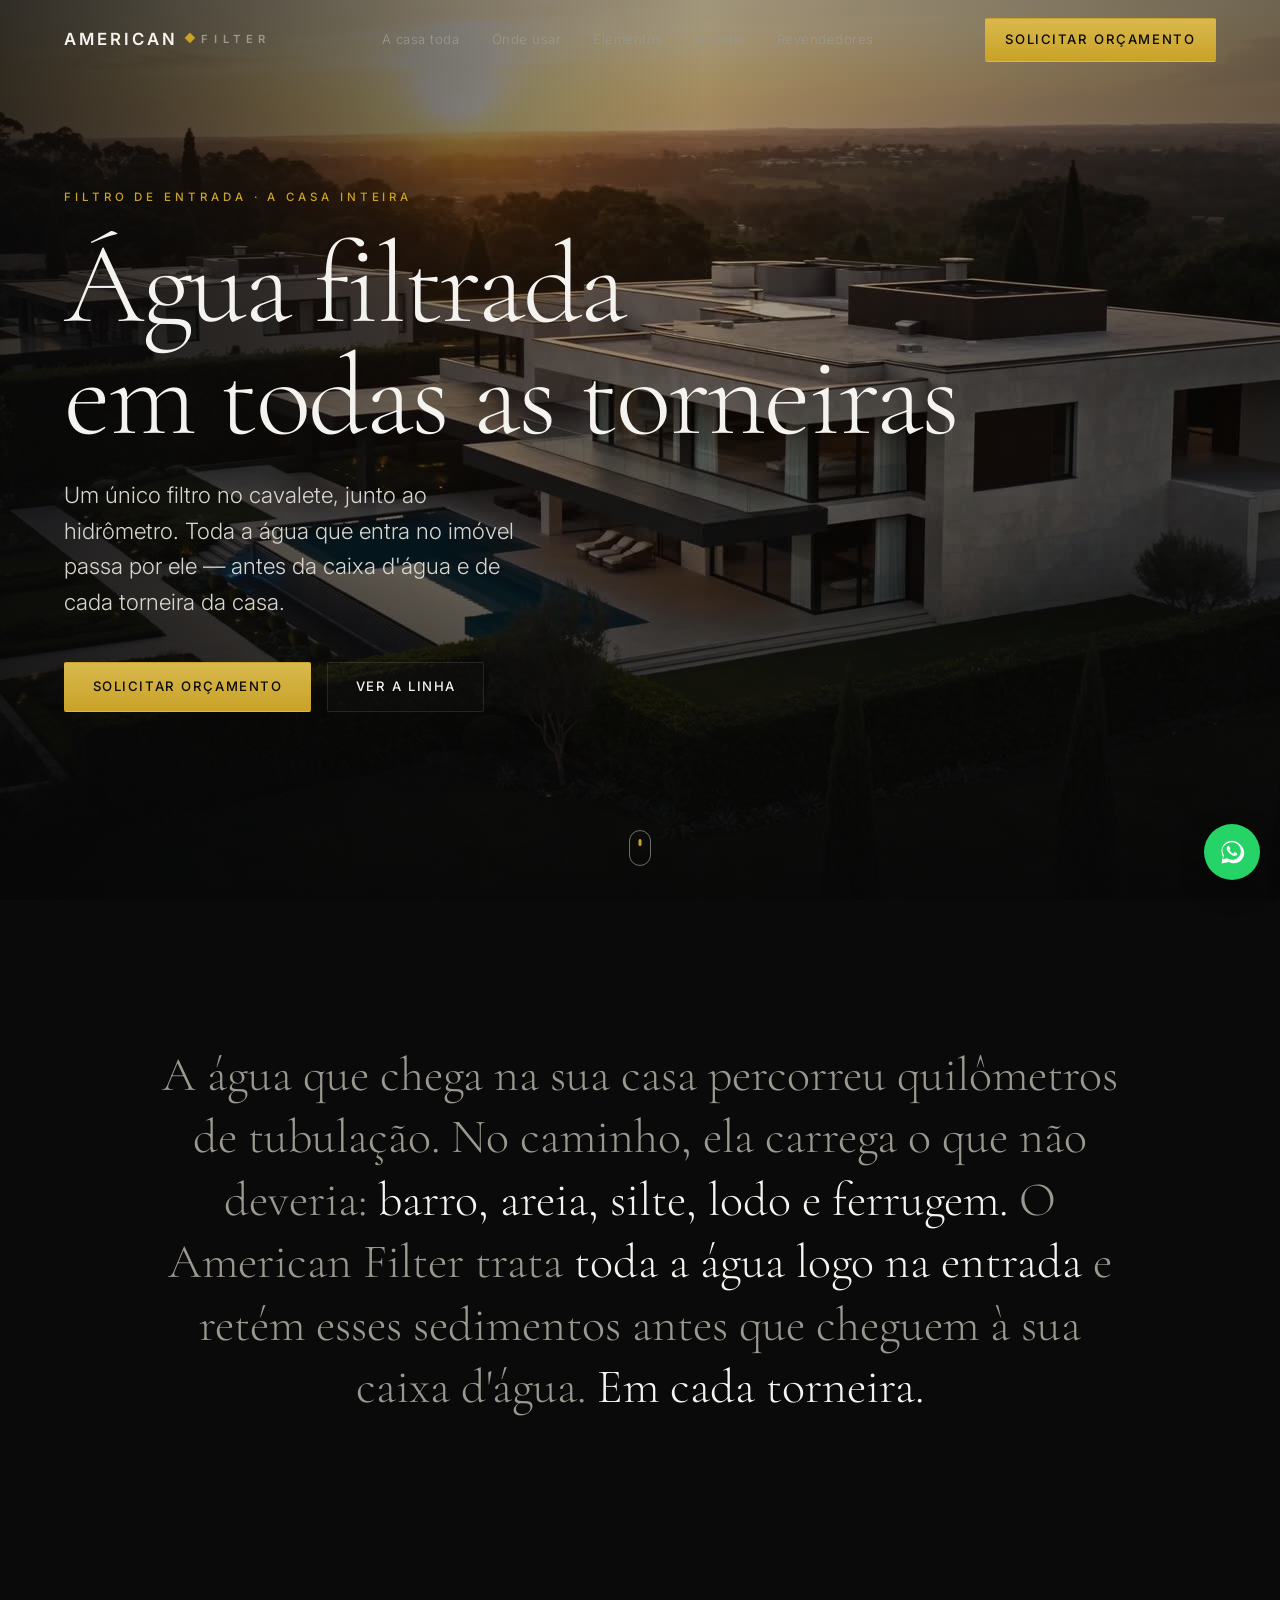
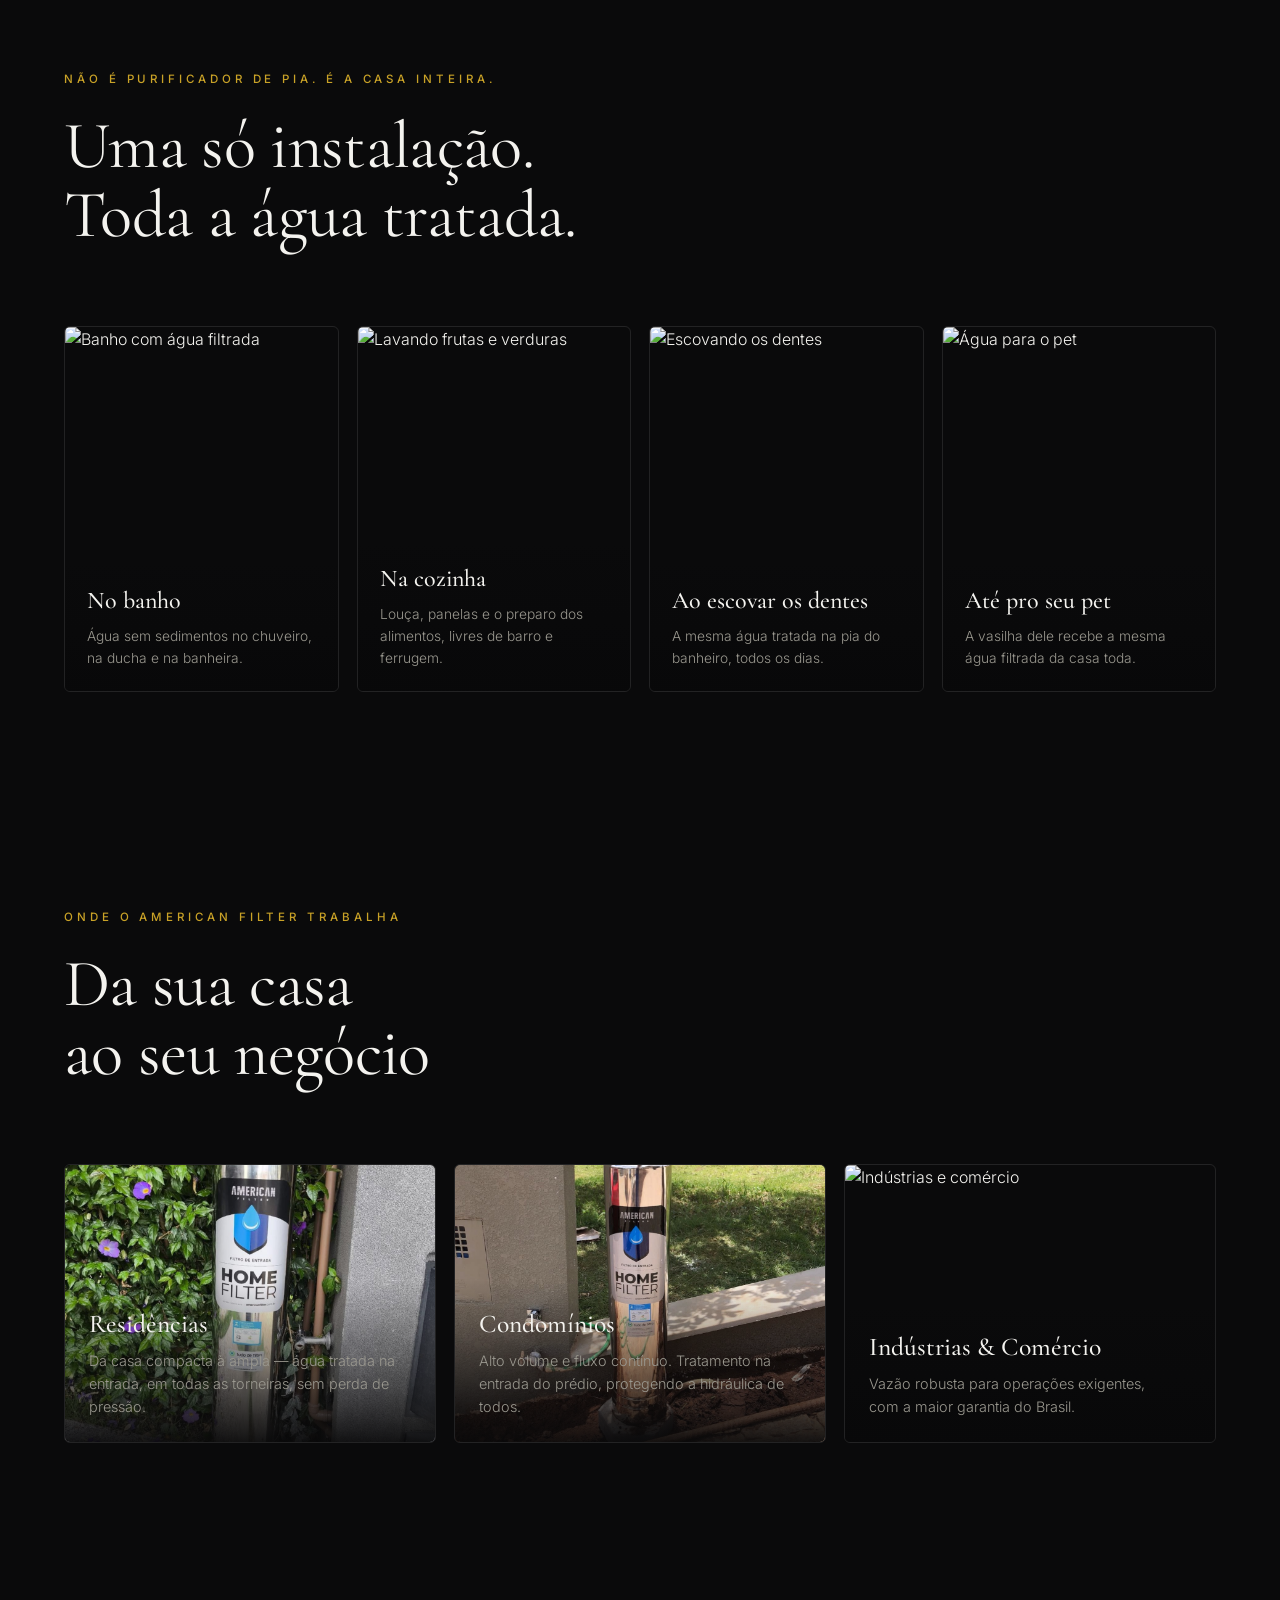
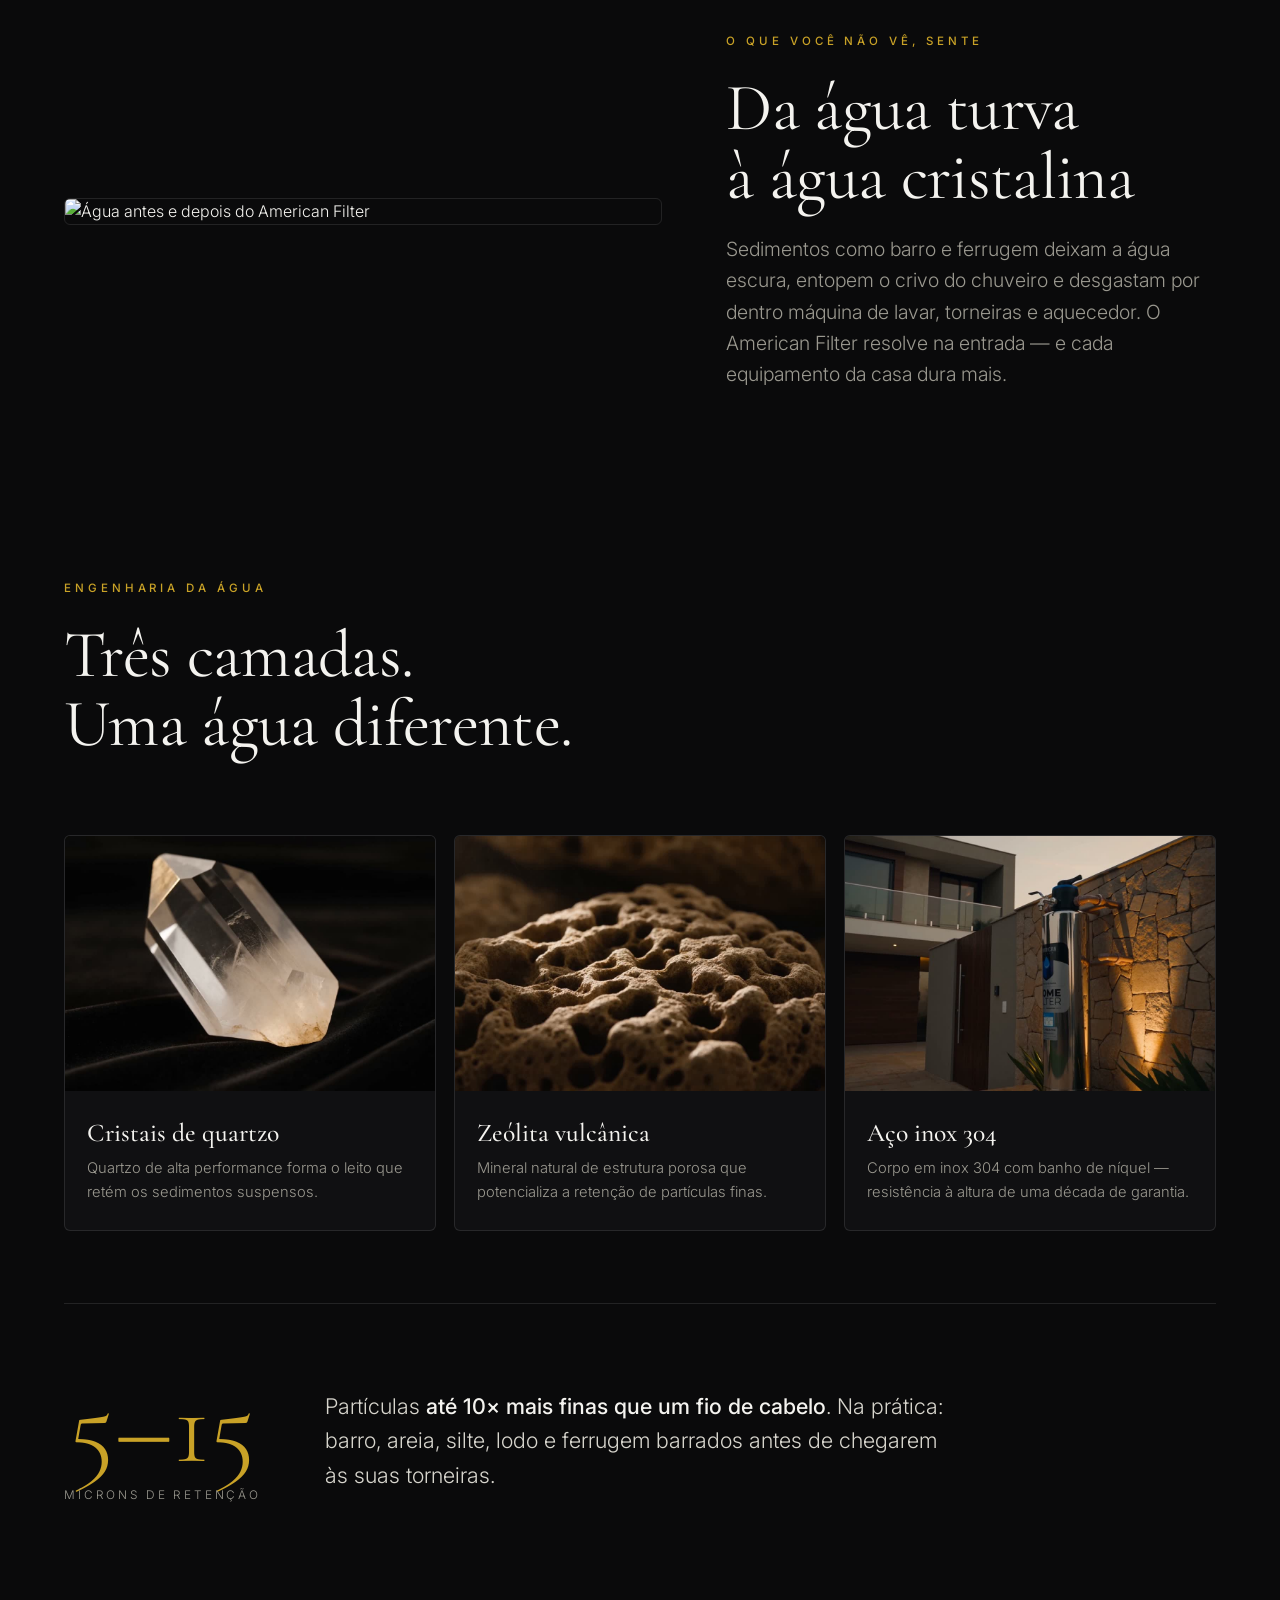
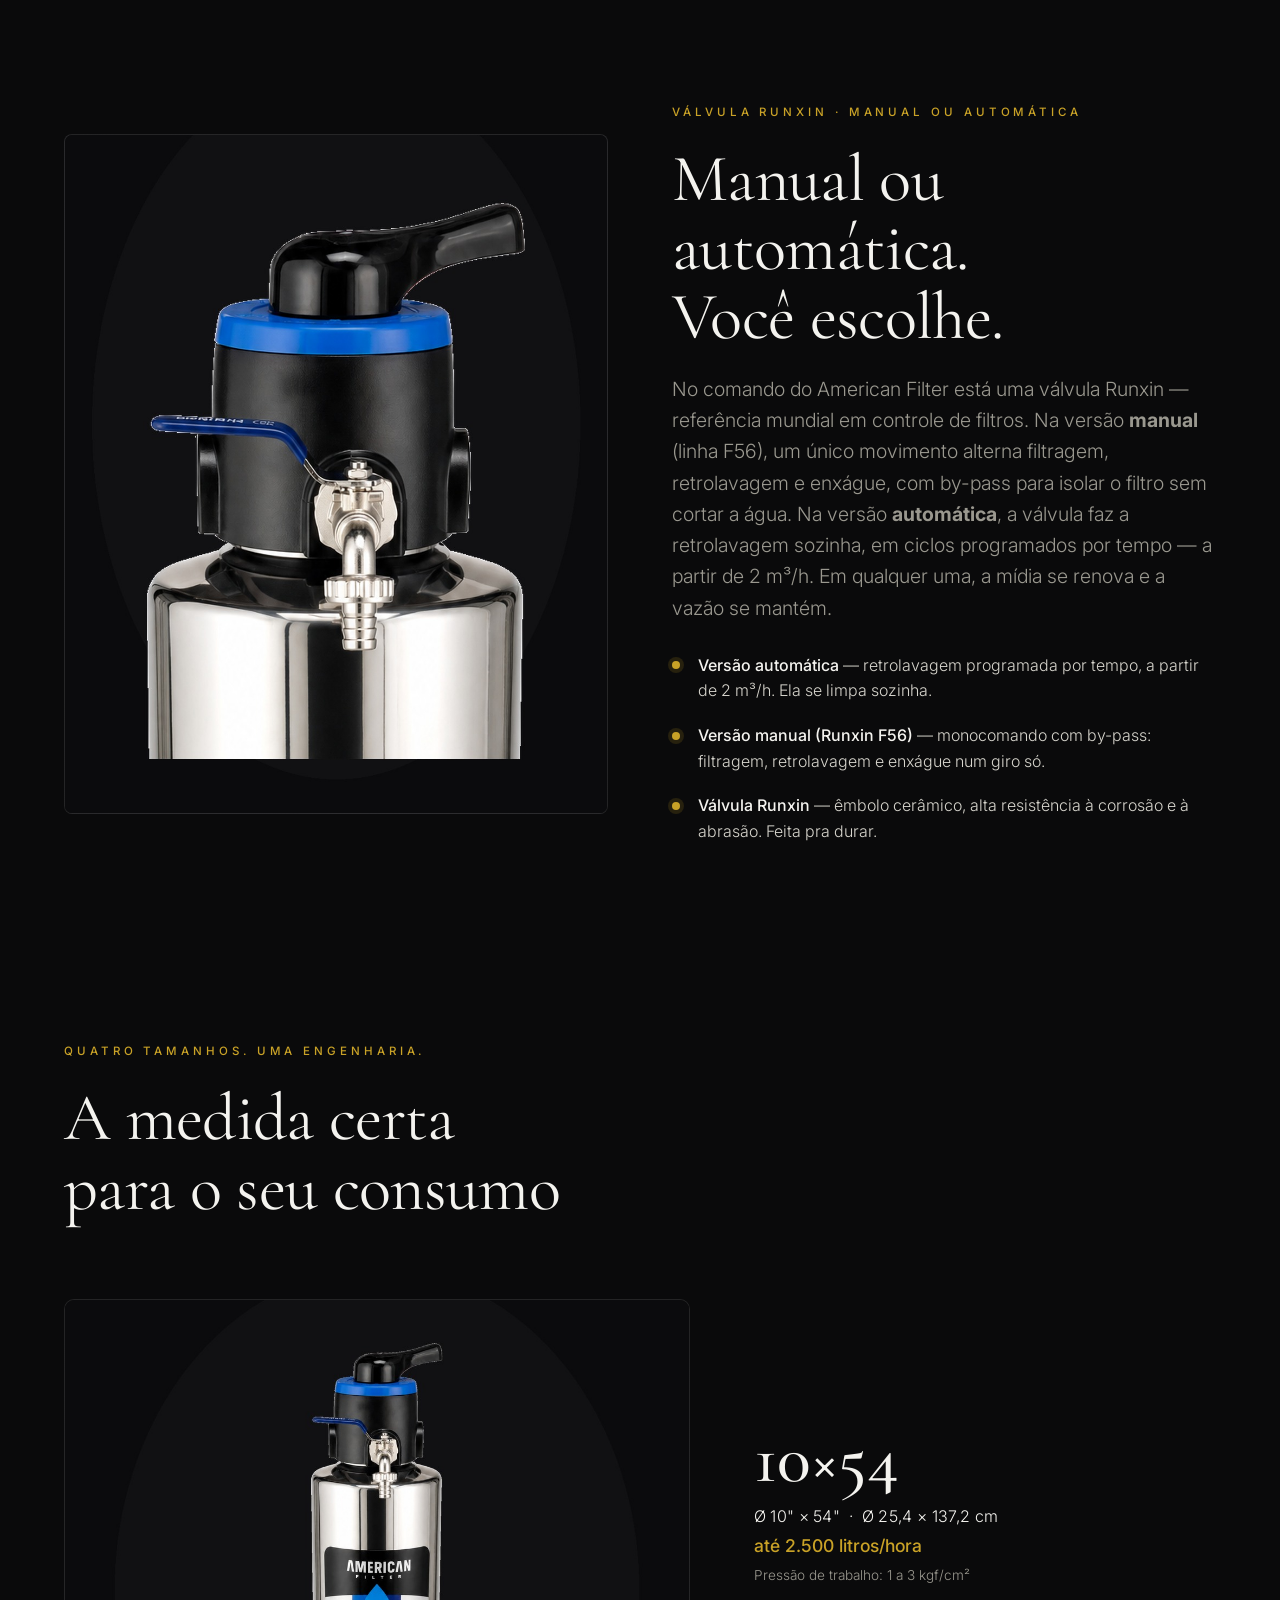
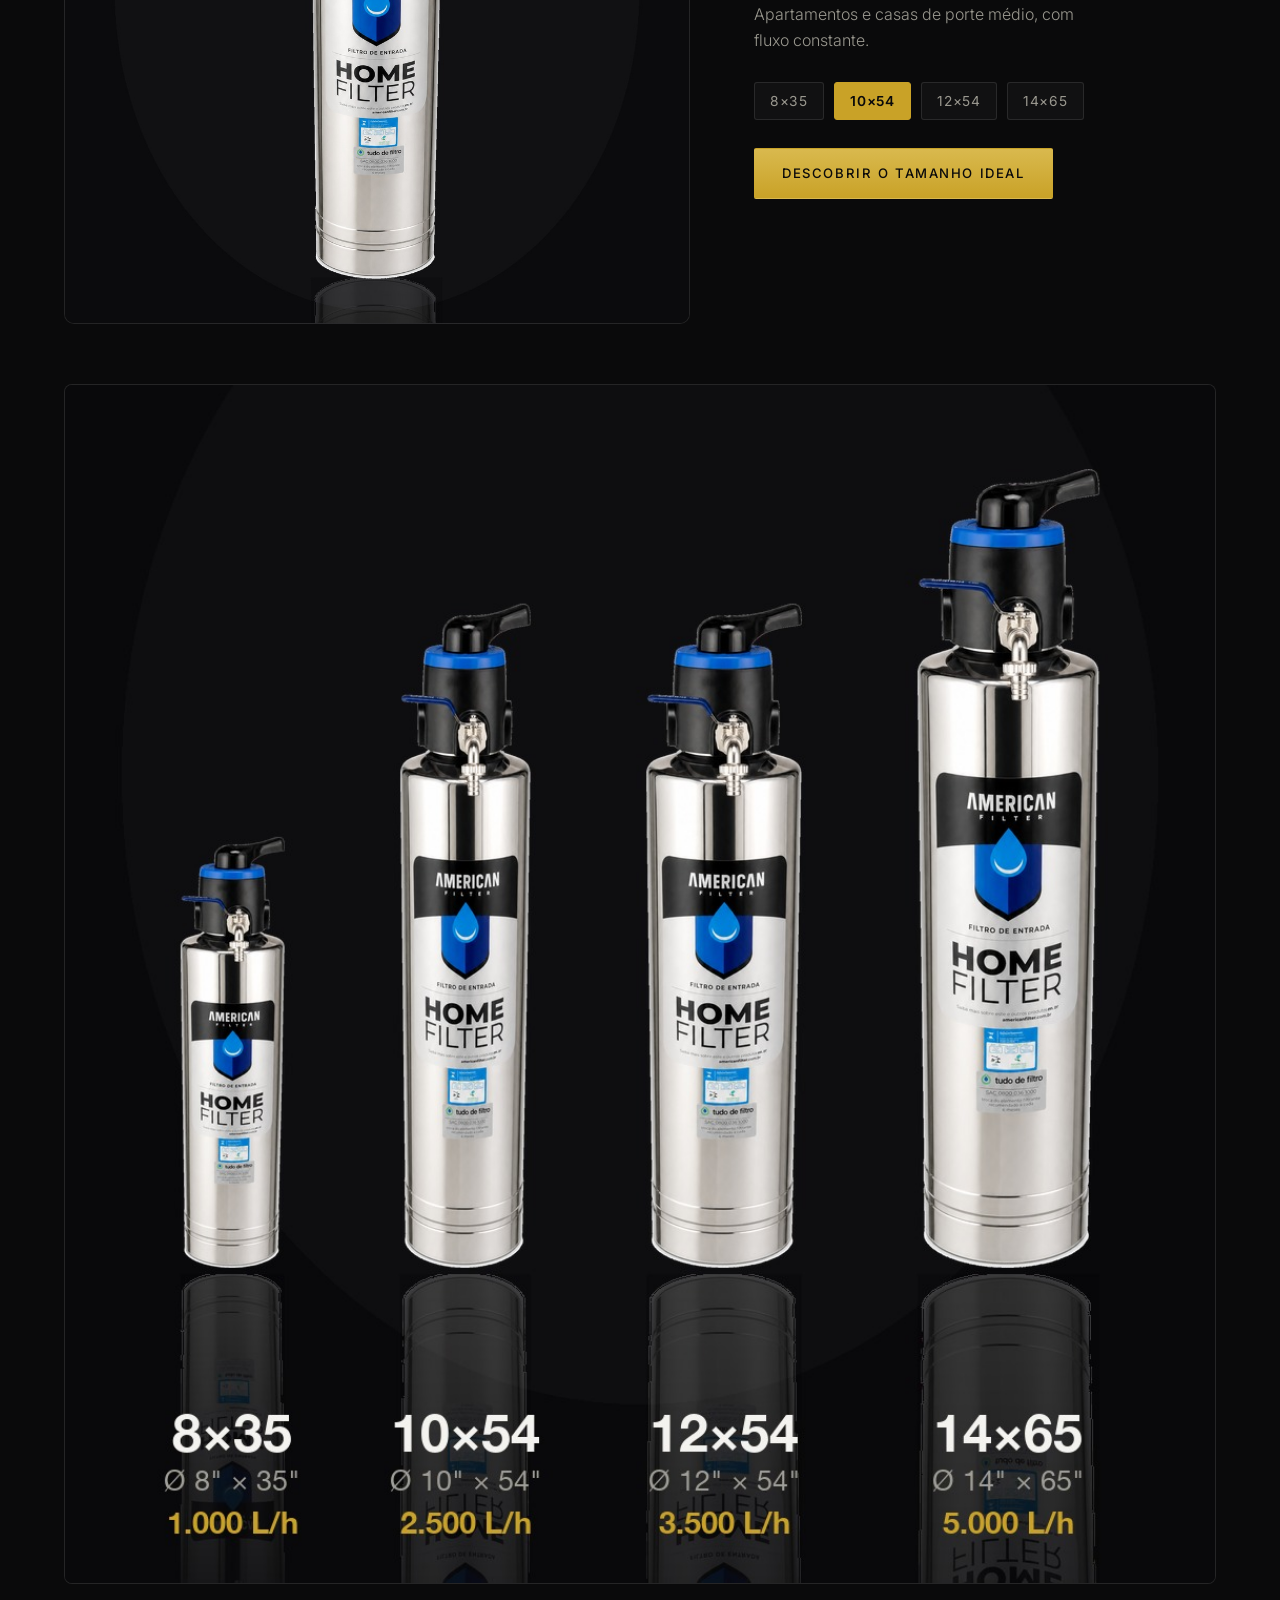
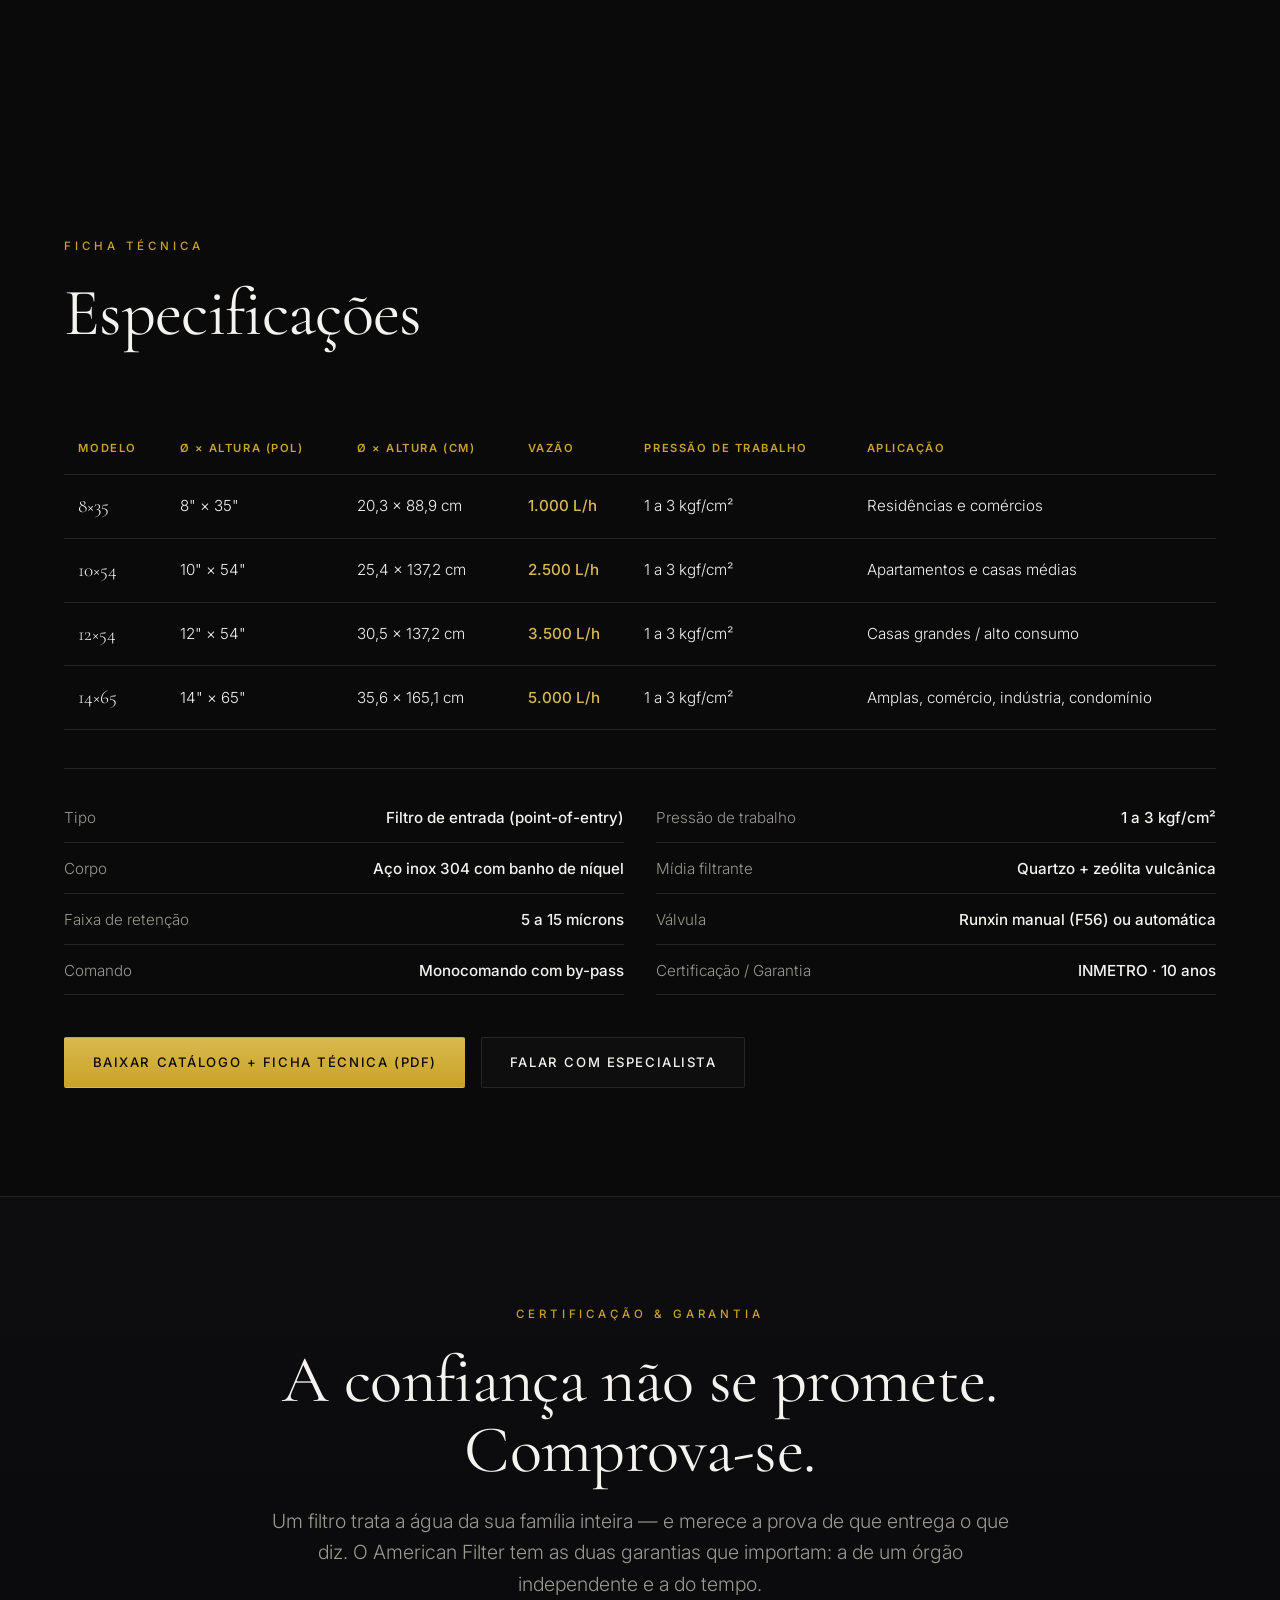
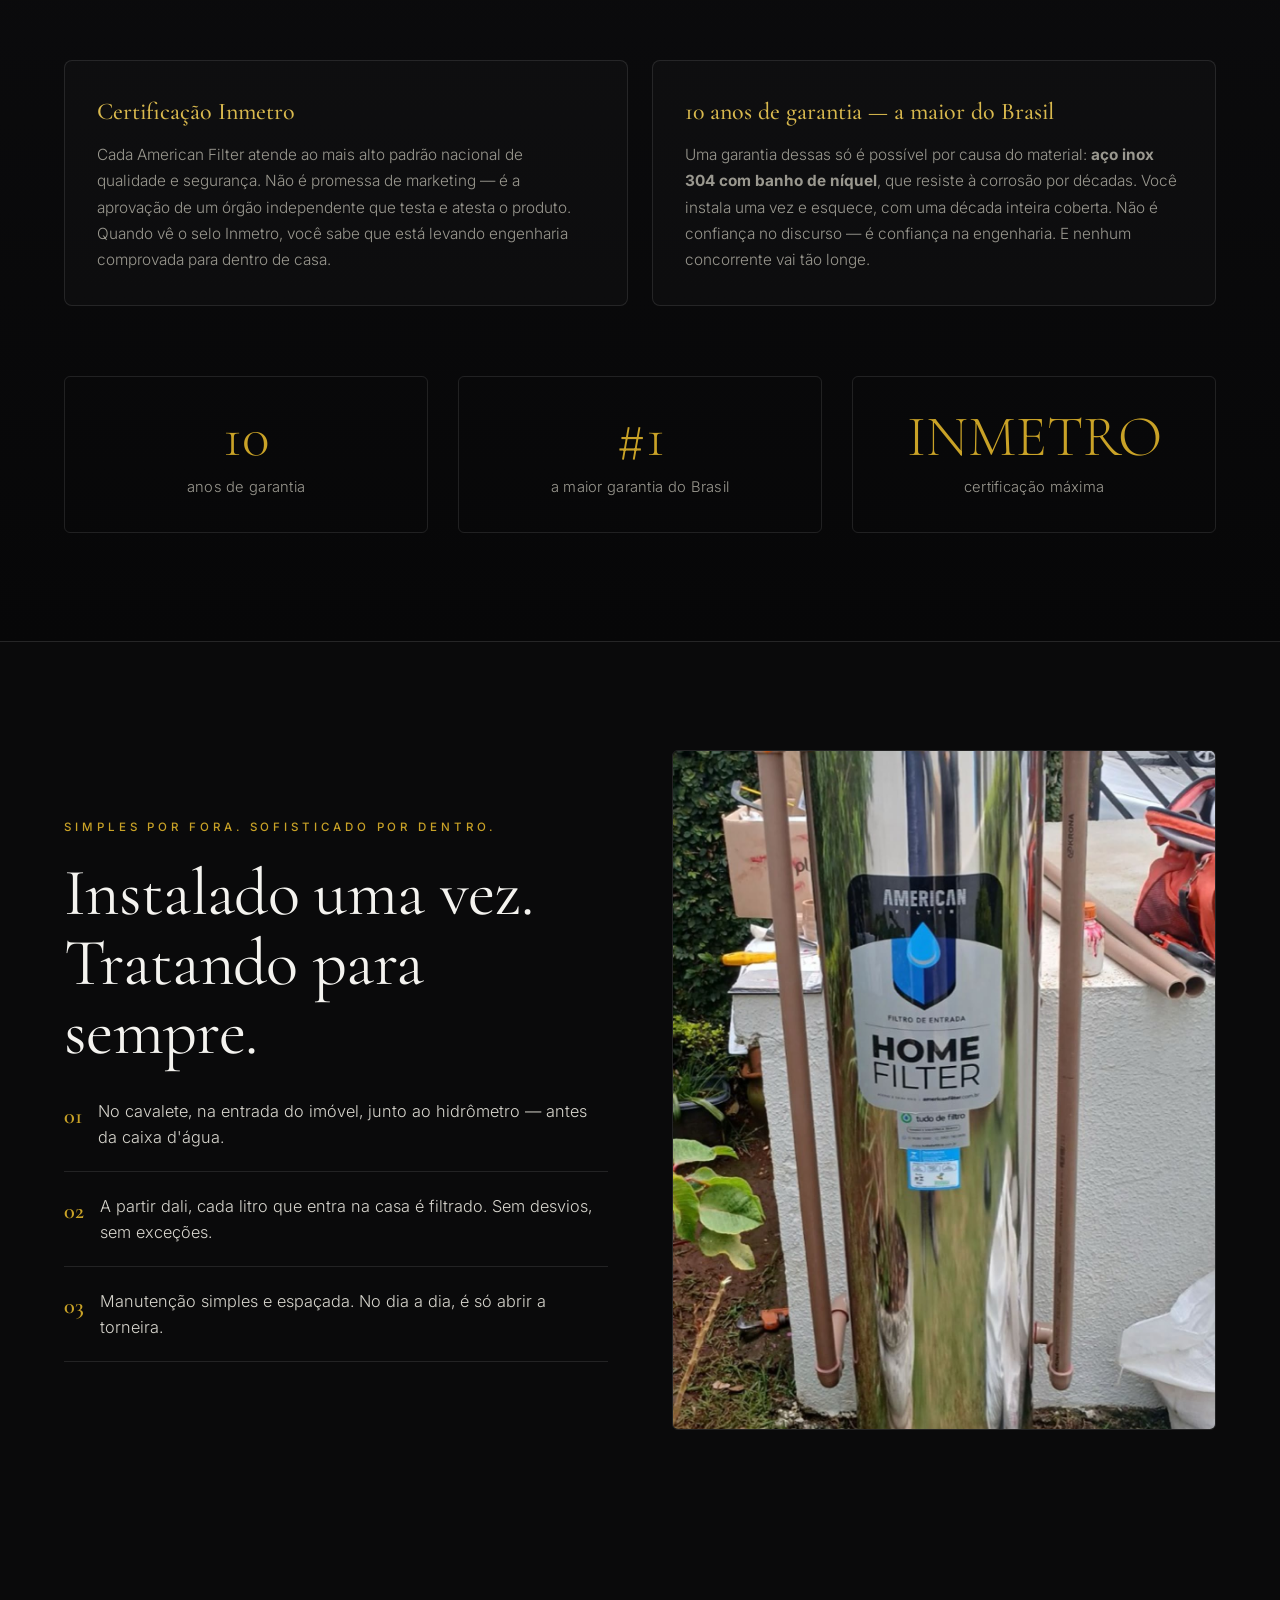
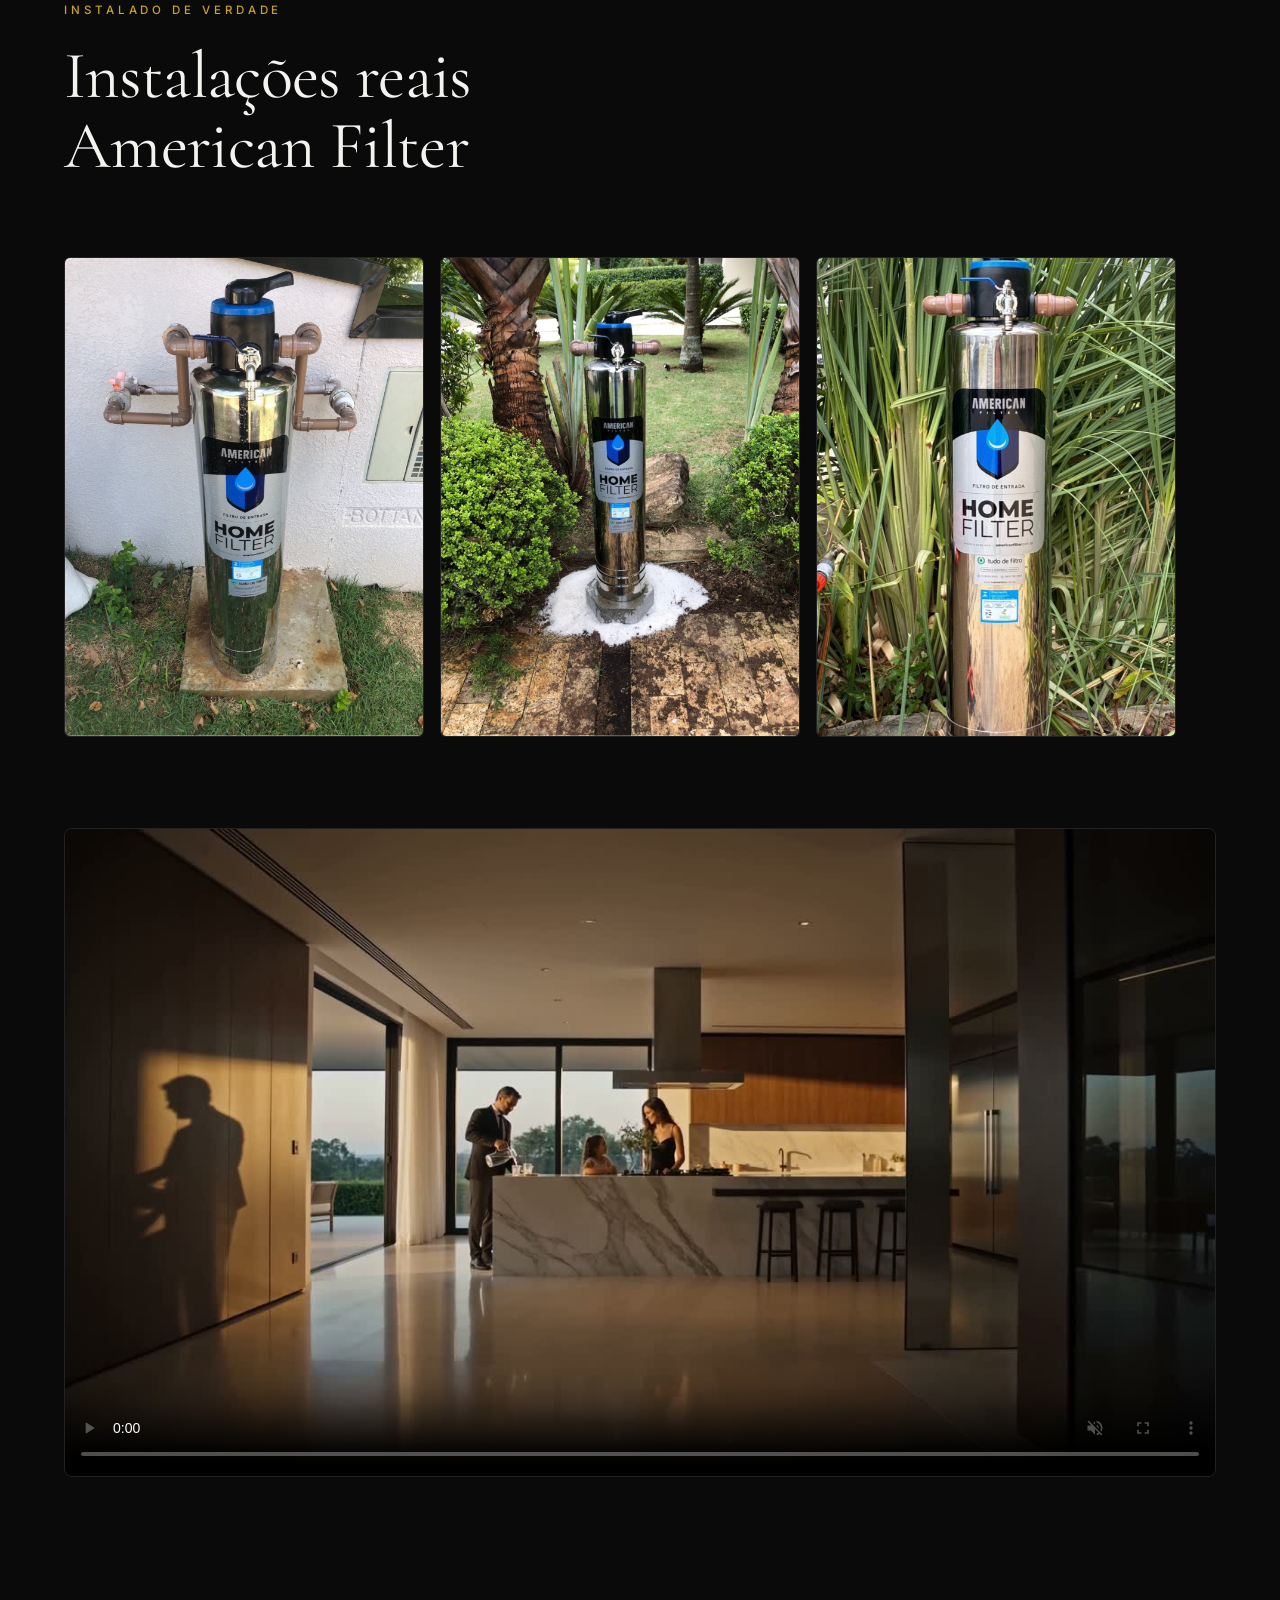
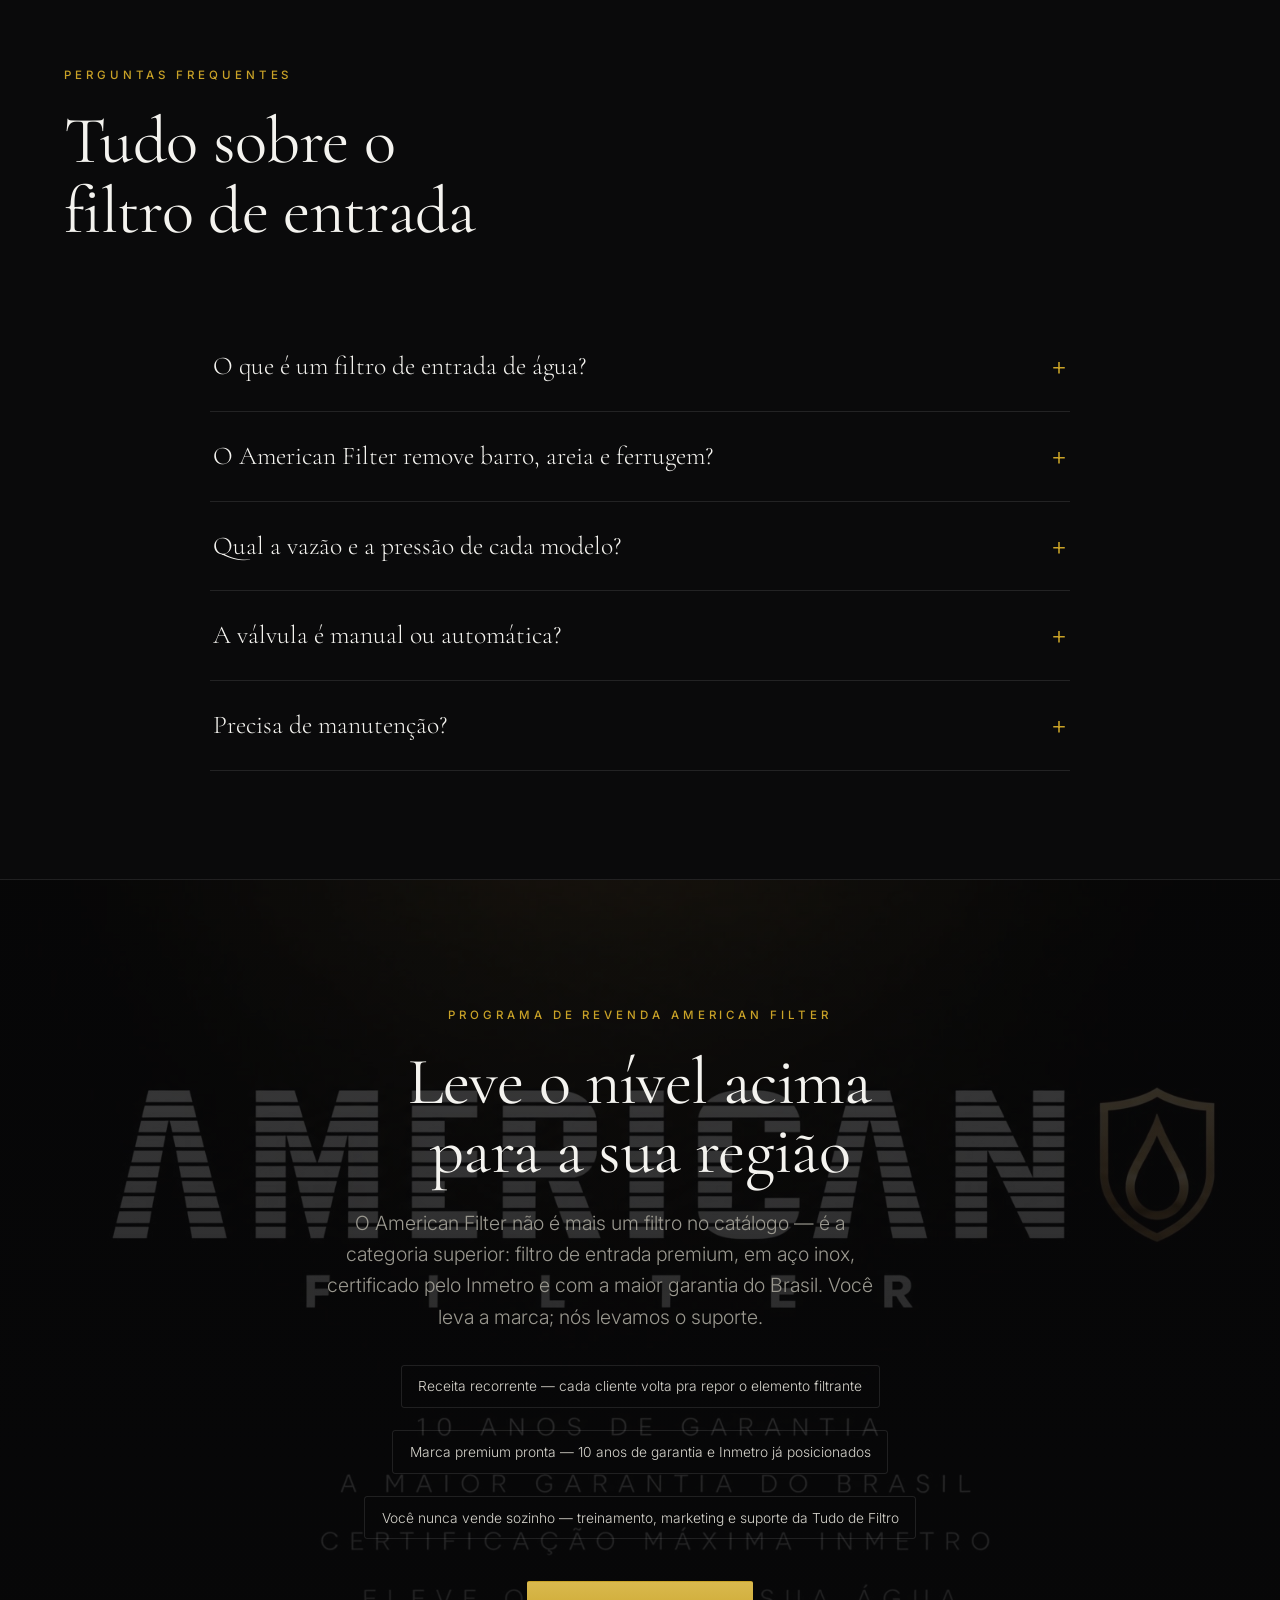
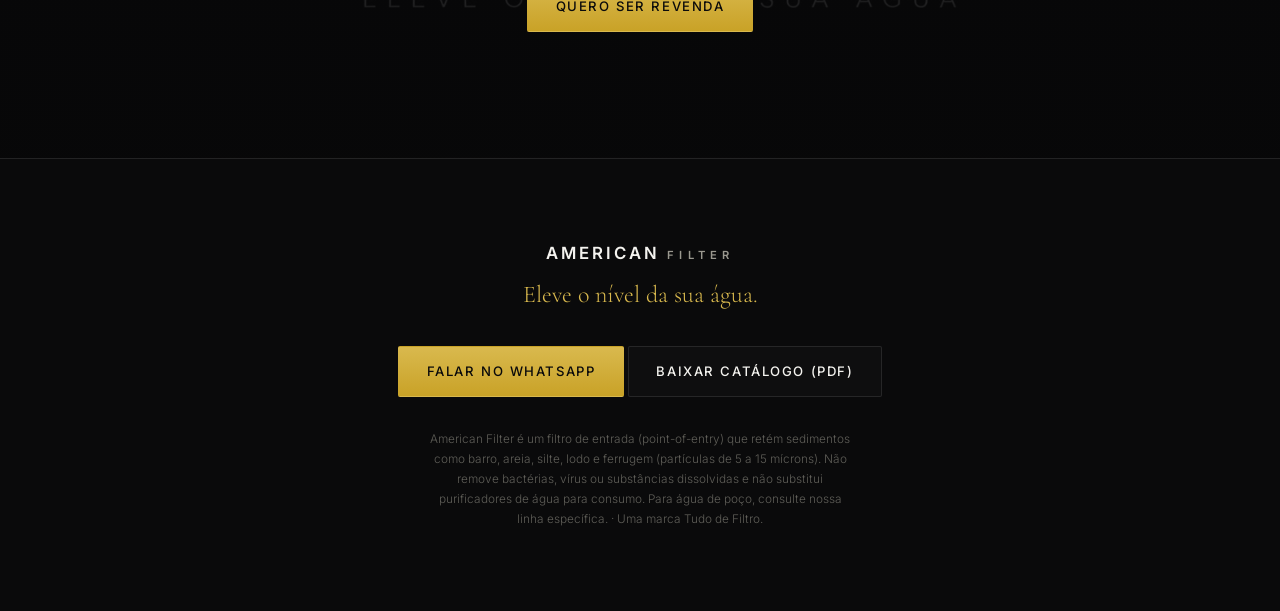
==== commit a8600281: "Catálogo PDF + ficha técnica (cm, pressão 1-3 kgf/cm², 8x35=1.000 L/h), seção ficha no site, visuali" ====
--- a/index.html
+++ b/index.html
@@ -17,10 +17,10 @@
 {"@context":"https://schema.org","@type":"Organization","name":"American Filter","url":"https://paulinhotdf.github.io/american-filter-site/","brand":"American Filter","parentOrganization":{"@type":"Organization","name":"Tudo de Filtro","url":"https://www.tudodefiltro.com.br"},"contactPoint":{"@type":"ContactPoint","telephone":"+55-12-98285-5000","contactType":"sales","areaServed":"BR","availableLanguage":"Portuguese"}}
 </script>
 <script type="application/ld+json">
-{"@context":"https://schema.org","@type":"Product","name":"American Filter — Filtro de Entrada de Água","image":"https://paulinhotdf.github.io/american-filter-site/assets/img/linha_proporcao.jpg","brand":{"@type":"Brand","name":"American Filter"},"manufacturer":{"@type":"Organization","name":"Tudo de Filtro"},"material":"Aço inox 304","description":"Filtro de entrada instalado no cavalete que trata toda a água do imóvel, retendo sedimentos de 5 a 15 mícrons (barro, areia, silte, lodo e ferrugem). Aço inox 304, elementos de quartzo e zeólita, válvula Runxin manual ou automática.","additionalProperty":[{"@type":"PropertyValue","name":"Certificação","value":"Inmetro"},{"@type":"PropertyValue","name":"Garantia","value":"10 anos"},{"@type":"PropertyValue","name":"Faixa de retenção","value":"5 a 15 mícrons"}],"hasMeasurement":[{"@type":"QuantitativeValue","name":"Vazão 10x54","value":2500,"unitText":"litros/hora"},{"@type":"QuantitativeValue","name":"Vazão 12x54","value":3500,"unitText":"litros/hora"},{"@type":"QuantitativeValue","name":"Vazão 14x65","value":5000,"unitText":"litros/hora"}]}
+{"@context":"https://schema.org","@type":"Product","name":"American Filter — Filtro de Entrada de Água","image":"https://paulinhotdf.github.io/american-filter-site/assets/img/linha_proporcao.jpg","brand":{"@type":"Brand","name":"American Filter"},"manufacturer":{"@type":"Organization","name":"Tudo de Filtro"},"material":"Aço inox 304","description":"Filtro de entrada instalado no cavalete que trata toda a água do imóvel, retendo sedimentos de 5 a 15 mícrons (barro, areia, silte, lodo e ferrugem). Aço inox 304, elementos de quartzo e zeólita, válvula Runxin manual ou automática.","additionalProperty":[{"@type":"PropertyValue","name":"Certificação","value":"Inmetro"},{"@type":"PropertyValue","name":"Garantia","value":"10 anos"},{"@type":"PropertyValue","name":"Faixa de retenção","value":"5 a 15 mícrons"},{"@type":"PropertyValue","name":"Pressão de trabalho","value":"1 a 3 kgf/cm²"}],"hasMeasurement":[{"@type":"QuantitativeValue","name":"Vazão 8x35","value":1000,"unitText":"litros/hora"},{"@type":"QuantitativeValue","name":"Vazão 10x54","value":2500,"unitText":"litros/hora"},{"@type":"QuantitativeValue","name":"Vazão 12x54","value":3500,"unitText":"litros/hora"},{"@type":"QuantitativeValue","name":"Vazão 14x65","value":5000,"unitText":"litros/hora"}]}
 </script>
 <script type="application/ld+json">
-{"@context":"https://schema.org","@type":"FAQPage","mainEntity":[{"@type":"Question","name":"O que é um filtro de entrada de água?","acceptedAnswer":{"@type":"Answer","text":"É um filtro instalado no cavalete, junto ao hidrômetro, antes da caixa d'água. Toda a água que entra no imóvel passa por ele, garantindo água filtrada em todas as torneiras."}},{"@type":"Question","name":"O American Filter remove barro, areia e ferrugem?","acceptedAnswer":{"@type":"Answer","text":"Sim. Retém sedimentos de 5 a 15 mícrons: barro, areia, silte, lodo e ferrugem. Não remove bactérias, vírus ou substâncias dissolvidas."}},{"@type":"Question","name":"Qual a vazão dos modelos do American Filter?","acceptedAnswer":{"@type":"Answer","text":"10x54 entrega 2.500 L/h, 12x54 entrega 3.500 L/h e 14x65 entrega 5.000 L/h. Há também o compacto 8x35 para consumos menores."}},{"@type":"Question","name":"A válvula é manual ou automática?","acceptedAnswer":{"@type":"Answer","text":"As duas opções existem: válvula Runxin manual (linha F56) monocomando com by-pass, ou automática com retrolavagem programada por tempo a partir de 2 m³/h."}}]}
+{"@context":"https://schema.org","@type":"FAQPage","mainEntity":[{"@type":"Question","name":"O que é um filtro de entrada de água?","acceptedAnswer":{"@type":"Answer","text":"É um filtro instalado no cavalete, junto ao hidrômetro, antes da caixa d'água. Toda a água que entra no imóvel passa por ele, garantindo água filtrada em todas as torneiras."}},{"@type":"Question","name":"O American Filter remove barro, areia e ferrugem?","acceptedAnswer":{"@type":"Answer","text":"Sim. Retém sedimentos de 5 a 15 mícrons: barro, areia, silte, lodo e ferrugem. Não remove bactérias, vírus ou substâncias dissolvidas."}},{"@type":"Question","name":"Qual a vazão e a pressão dos modelos do American Filter?","acceptedAnswer":{"@type":"Answer","text":"8x35 entrega 1.000 L/h, 10x54 entrega 2.500 L/h, 12x54 entrega 3.500 L/h e 14x65 entrega 5.000 L/h. A pressão de trabalho é de 1 a 3 kgf/cm² em todos os modelos."}},{"@type":"Question","name":"A válvula é manual ou automática?","acceptedAnswer":{"@type":"Answer","text":"As duas opções existem: válvula Runxin manual (linha F56) monocomando com by-pass, ou automática com retrolavagem programada por tempo a partir de 2 m³/h."}}]}
 </script>
 </head>
 <body>
@@ -147,15 +147,16 @@
   </div>
   <div class="linha__stage">
     <div class="viewer" id="viewer">
-      <img class="viewer__fallback" id="viewerFallback" src="assets/img/unidade.png" alt="Unidade American Filter" />
+      <img class="viewer__fallback" id="viewerFallback" src="assets/img/unidade_view.jpg" alt="Filtro de entrada American Filter em aço inox 304" />
       <p class="viewer__hint">arraste para girar</p>
     </div>
     <div class="linha__panel">
       <div class="model" id="modelInfo">
         <h3 class="model__name" id="mName">10×54</h3>
-        <p class="model__dim" id="mDim">Ø 10" &nbsp;·&nbsp; 54" de altura</p>
+        <p class="model__dim" id="mDim">Ø 10" × 54" &nbsp;·&nbsp; Ø 25,4 × 137,2 cm</p>
         <p class="model__flow" id="mFlow">até 2.500 litros/hora</p>
-        <p class="model__desc" id="mDesc">Equilíbrio para apartamentos e casas de porte médio, com fluxo constante.</p>
+        <p class="model__press">Pressão de trabalho: 1 a 3 kgf/cm²</p>
+        <p class="model__desc" id="mDesc">Apartamentos e casas de porte médio, com fluxo constante.</p>
       </div>
       <div class="model__tabs" id="modelTabs">
         <button class="mtab" data-i="0">8×35</button>
@@ -168,6 +169,39 @@
   </div>
   <img class="linha__prop reveal" src="assets/img/linha_proporcao.jpg" alt="Comparativo dos modelos de filtro de entrada American Filter: 8x35, 10x54, 12x54 e 14x65 polegadas" />
   <p class="linha__cap reveal">Proporções reais · diâmetro × altura em polegadas · vazão em litros/hora</p>
+</section>
+
+<!-- FICHA TÉCNICA -->
+<section class="section ficha" id="ficha">
+  <div class="section__head">
+    <p class="eyebrow reveal">Ficha técnica</p>
+    <h2 class="h2 reveal">Especificações</h2>
+  </div>
+  <div class="ficha__wrap reveal">
+    <table>
+      <thead><tr><th>Modelo</th><th>Ø × Altura (pol)</th><th>Ø × Altura (cm)</th><th>Vazão</th><th>Pressão de trabalho</th><th>Aplicação</th></tr></thead>
+      <tbody>
+        <tr><td>8×35</td><td>8" × 35"</td><td>20,3 × 88,9 cm</td><td class="fflow">1.000 L/h</td><td>1 a 3 kgf/cm²</td><td>Residências e comércios</td></tr>
+        <tr><td>10×54</td><td>10" × 54"</td><td>25,4 × 137,2 cm</td><td class="fflow">2.500 L/h</td><td>1 a 3 kgf/cm²</td><td>Apartamentos e casas médias</td></tr>
+        <tr><td>12×54</td><td>12" × 54"</td><td>30,5 × 137,2 cm</td><td class="fflow">3.500 L/h</td><td>1 a 3 kgf/cm²</td><td>Casas grandes / alto consumo</td></tr>
+        <tr><td>14×65</td><td>14" × 65"</td><td>35,6 × 165,1 cm</td><td class="fflow">5.000 L/h</td><td>1 a 3 kgf/cm²</td><td>Amplas, comércio, indústria, condomínio</td></tr>
+      </tbody>
+    </table>
+  </div>
+  <ul class="ficha__specs reveal">
+    <li><span class="k">Tipo</span><span class="v">Filtro de entrada (point-of-entry)</span></li>
+    <li><span class="k">Pressão de trabalho</span><span class="v">1 a 3 kgf/cm²</span></li>
+    <li><span class="k">Corpo</span><span class="v">Aço inox 304 com banho de níquel</span></li>
+    <li><span class="k">Mídia filtrante</span><span class="v">Quartzo + zeólita vulcânica</span></li>
+    <li><span class="k">Faixa de retenção</span><span class="v">5 a 15 mícrons</span></li>
+    <li><span class="k">Válvula</span><span class="v">Runxin manual (F56) ou automática</span></li>
+    <li><span class="k">Comando</span><span class="v">Monocomando com by-pass</span></li>
+    <li><span class="k">Certificação / Garantia</span><span class="v">INMETRO · 10 anos</span></li>
+  </ul>
+  <div class="hero__actions reveal">
+    <a class="btn btn--gold" href="assets/docs/american-filter-catalogo.pdf" download>Baixar catálogo + ficha técnica (PDF)</a>
+    <a class="btn btn--ghost" href="#" data-wa="Olá! Quero a ficha técnica e um orçamento do American Filter.">Falar com especialista</a>
+  </div>
 </section>
 
 <!-- GARANTIA -->
@@ -239,7 +273,7 @@
   <div class="faq__list reveal">
     <details class="faq__item"><summary>O que é um filtro de entrada de água?</summary><p>É um filtro instalado no cavalete, junto ao hidrômetro, antes da caixa d'água. Toda a água que entra no imóvel passa por ele — garantindo água filtrada em todas as torneiras da casa.</p></details>
     <details class="faq__item"><summary>O American Filter remove barro, areia e ferrugem?</summary><p>Sim. Ele retém sedimentos de 5 a 15 mícrons: barro, areia, silte, lodo e ferrugem. Não remove bactérias, vírus ou substâncias dissolvidas, e não substitui purificadores para consumo.</p></details>
-    <details class="faq__item"><summary>Qual a vazão de cada modelo?</summary><p>10×54 entrega até 2.500 L/h · 12×54 até 3.500 L/h · 14×65 até 5.000 L/h. Há também o compacto 8×35 para consumos menores.</p></details>
+    <details class="faq__item"><summary>Qual a vazão e a pressão de cada modelo?</summary><p>8×35 entrega até 1.000 L/h · 10×54 até 2.500 L/h · 12×54 até 3.500 L/h · 14×65 até 5.000 L/h. Pressão de trabalho de 1 a 3 kgf/cm² em todos os modelos.</p></details>
     <details class="faq__item"><summary>A válvula é manual ou automática?</summary><p>Você escolhe. Versão manual Runxin (linha F56), monocomando com by-pass; ou versão automática, com retrolavagem programada por tempo, a partir de 2 m³/h.</p></details>
     <details class="faq__item"><summary>Precisa de manutenção?</summary><p>Pouca. A retrolavagem limpa a mídia (quartzo e zeólita) e devolve a vazão original. O corpo em aço inox 304 tem 10 anos de garantia.</p></details>
   </div>
@@ -266,6 +300,7 @@
   <p class="footer__slogan">Eleve o nível da sua água.</p>
   <div class="footer__actions">
     <a class="btn btn--gold" href="#" data-wa="Olá! Quero um orçamento do American Filter.">Falar no WhatsApp</a>
+    <a class="btn btn--ghost" href="assets/docs/american-filter-catalogo.pdf" download>Baixar catálogo (PDF)</a>
   </div>
   <p class="footer__legal">American Filter é um filtro de entrada (point-of-entry) que retém sedimentos como barro, areia, silte, lodo e ferrugem (partículas de 5 a 15 mícrons). Não remove bactérias, vírus ou substâncias dissolvidas e não substitui purificadores de água para consumo. Para água de poço, consulte nossa linha específica. · Uma marca Tudo de Filtro.</p>
 </footer>
--- a/css/styles.css
+++ b/css/styles.css
@@ -117,19 +117,33 @@
   background:radial-gradient(circle at 50% 35%,#1b1b1f,#0b0b0c 70%);overflow:hidden;cursor:grab}
 .viewer:active{cursor:grabbing}
 .viewer canvas{display:block;width:100%!important;height:100%!important}
-.viewer__fallback{position:absolute;inset:0;margin:auto;height:88%;width:auto;object-fit:contain;
-  filter:drop-shadow(0 30px 50px rgba(0,0,0,.6))}
+.viewer__fallback{position:absolute;inset:0;width:100%;height:100%;object-fit:cover}
 .viewer__hint{position:absolute;bottom:14px;left:0;right:0;text-align:center;font-size:.7rem;
-  letter-spacing:.2em;text-transform:uppercase;color:var(--mut);pointer-events:none}
+  letter-spacing:.2em;text-transform:uppercase;color:var(--mut);pointer-events:none;display:none}
+.viewer.is-3d .viewer__hint{display:block}
+.viewer.is-3d .viewer__fallback{display:none}
 .model__name{font-family:var(--serif);font-size:clamp(2.6rem,6vw,4.4rem);font-weight:500;line-height:1}
 .model__dim{color:var(--ink);margin-top:.6rem;letter-spacing:.02em}
 .model__flow{color:var(--gold);font-weight:500;margin-top:.2rem;font-size:1.1rem}
+.model__press{color:var(--mut);font-size:.85rem;margin-top:.25rem}
 .model__desc{color:var(--mut);margin:1rem 0 1.8rem;max-width:34ch}
 .model__tabs{display:flex;gap:.6rem;flex-wrap:wrap;margin-bottom:1.8rem}
 .mtab{font-family:var(--sans);font-size:.86rem;letter-spacing:.06em;color:var(--mut);
   background:rgba(255,255,255,.03);border:1px solid var(--line);padding:.7em 1.1em;border-radius:3px;cursor:pointer;transition:.3s}
 .mtab:hover{color:var(--ink);border-color:rgba(255,255,255,.3)}
 .mtab.is-active{color:#0a0a0b;background:var(--gold);border-color:var(--gold);font-weight:600}
+
+/* FICHA TÉCNICA */
+.ficha__wrap{overflow-x:auto}
+.ficha table{width:100%;border-collapse:collapse;font-size:.95rem;min-width:680px}
+.ficha th,.ficha td{text-align:left;padding:1rem .9rem;border-bottom:1px solid var(--line)}
+.ficha th{font-size:.7rem;letter-spacing:.14em;text-transform:uppercase;color:var(--gold);font-weight:600}
+.ficha td:first-child{font-family:var(--serif);font-size:1.2rem;color:var(--ink)}
+.ficha .fflow{color:var(--gold-soft);font-weight:500}
+.ficha__specs{list-style:none;display:grid;grid-template-columns:repeat(2,1fr);gap:.2rem 2rem;margin:2.4rem 0;
+  border-top:1px solid var(--line);padding-top:1.6rem}
+.ficha__specs li{display:flex;justify-content:space-between;gap:1rem;padding:.7rem 0;border-bottom:1px solid var(--line);font-size:.95rem}
+.ficha__specs .k{color:var(--mut)} .ficha__specs .v{color:var(--ink);text-align:right;font-weight:500}
 
 /* GARANTIA */
 .garantia{background:linear-gradient(180deg,#0d0d0f,#070708);border-top:1px solid var(--line);border-bottom:1px solid var(--line)}
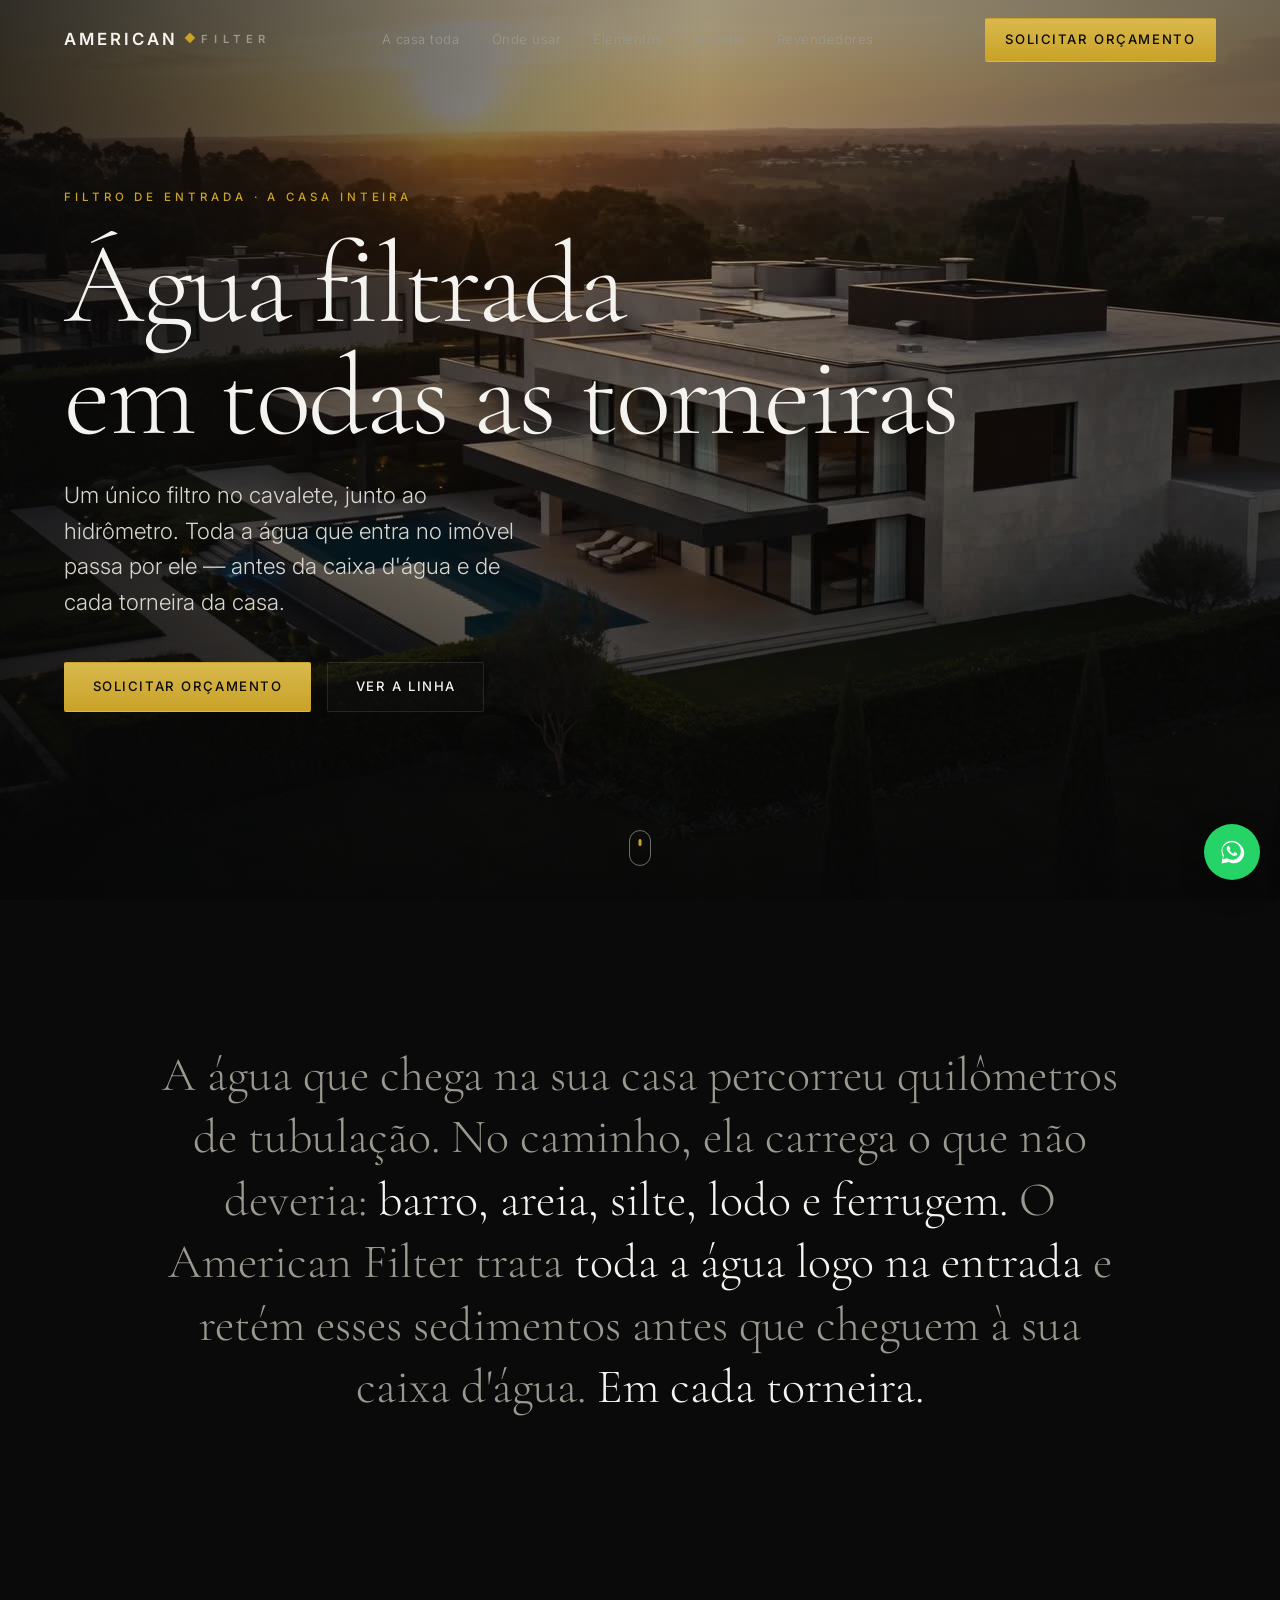
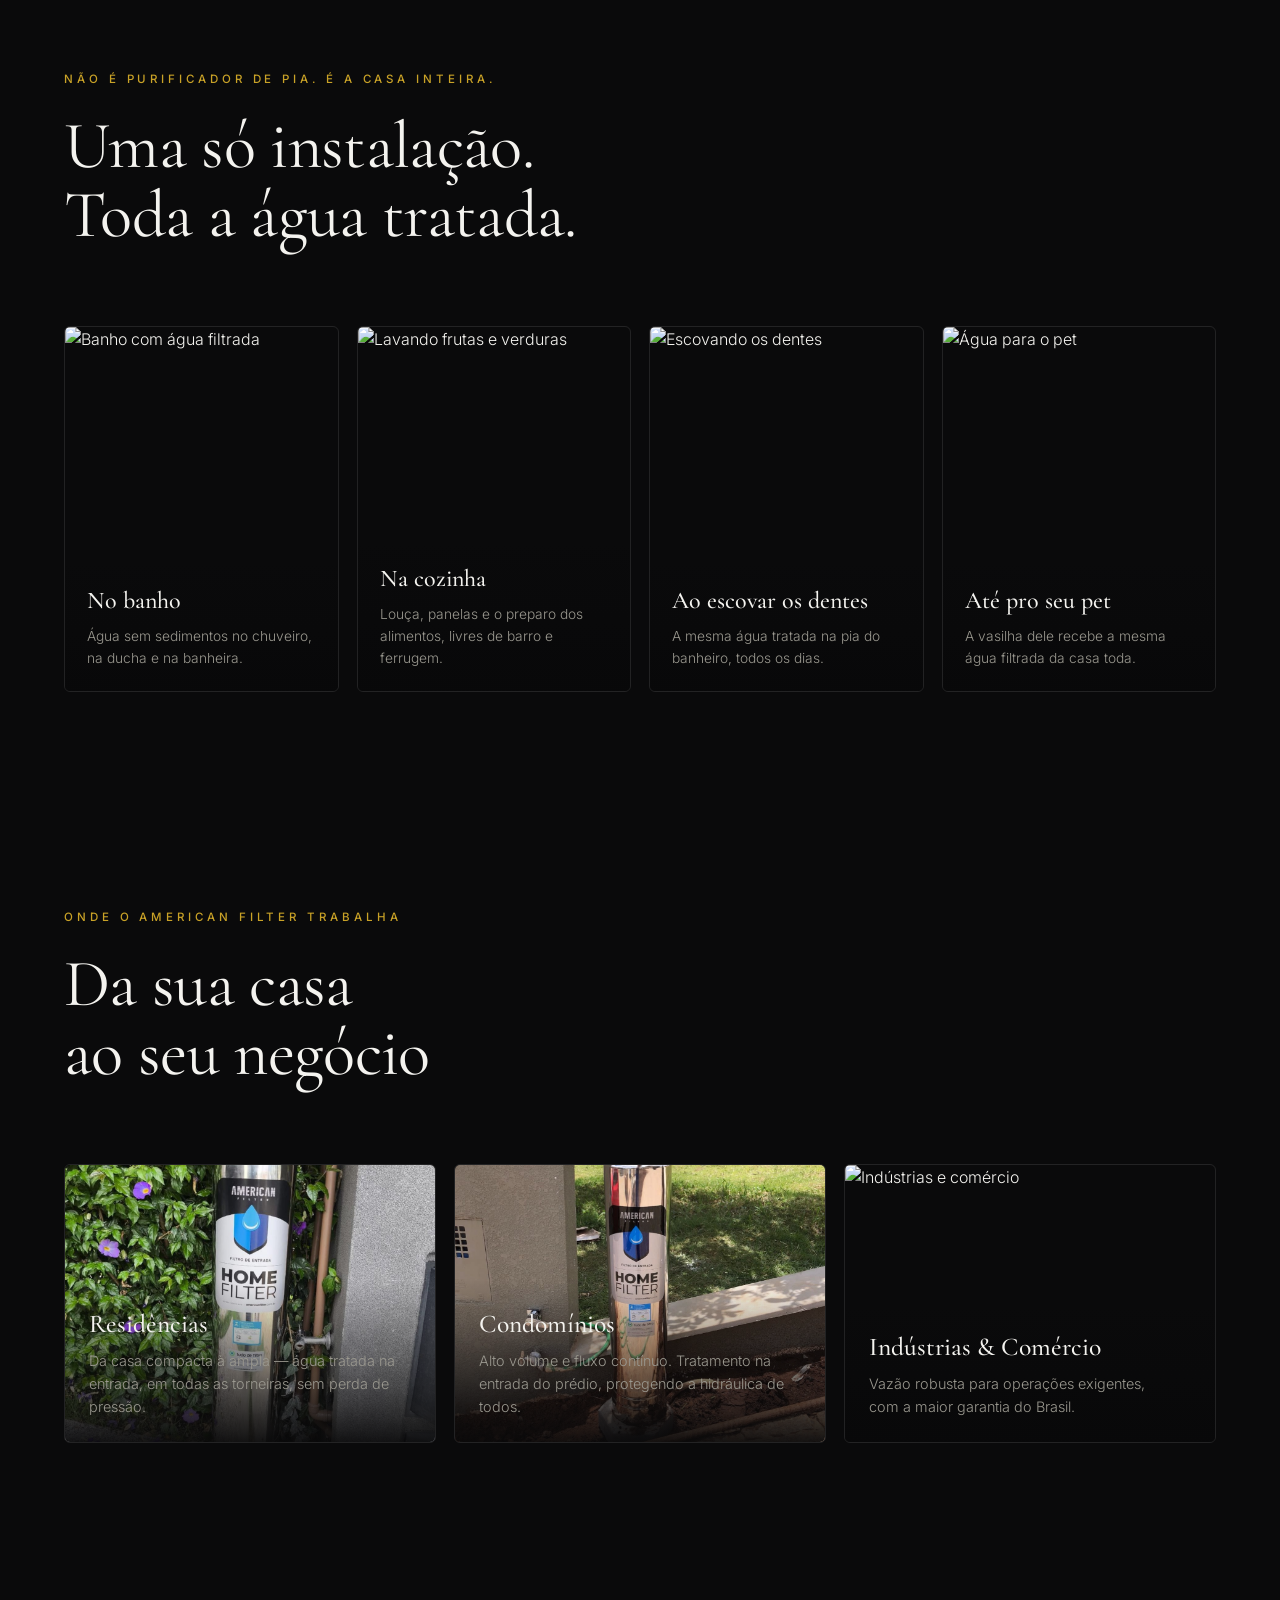
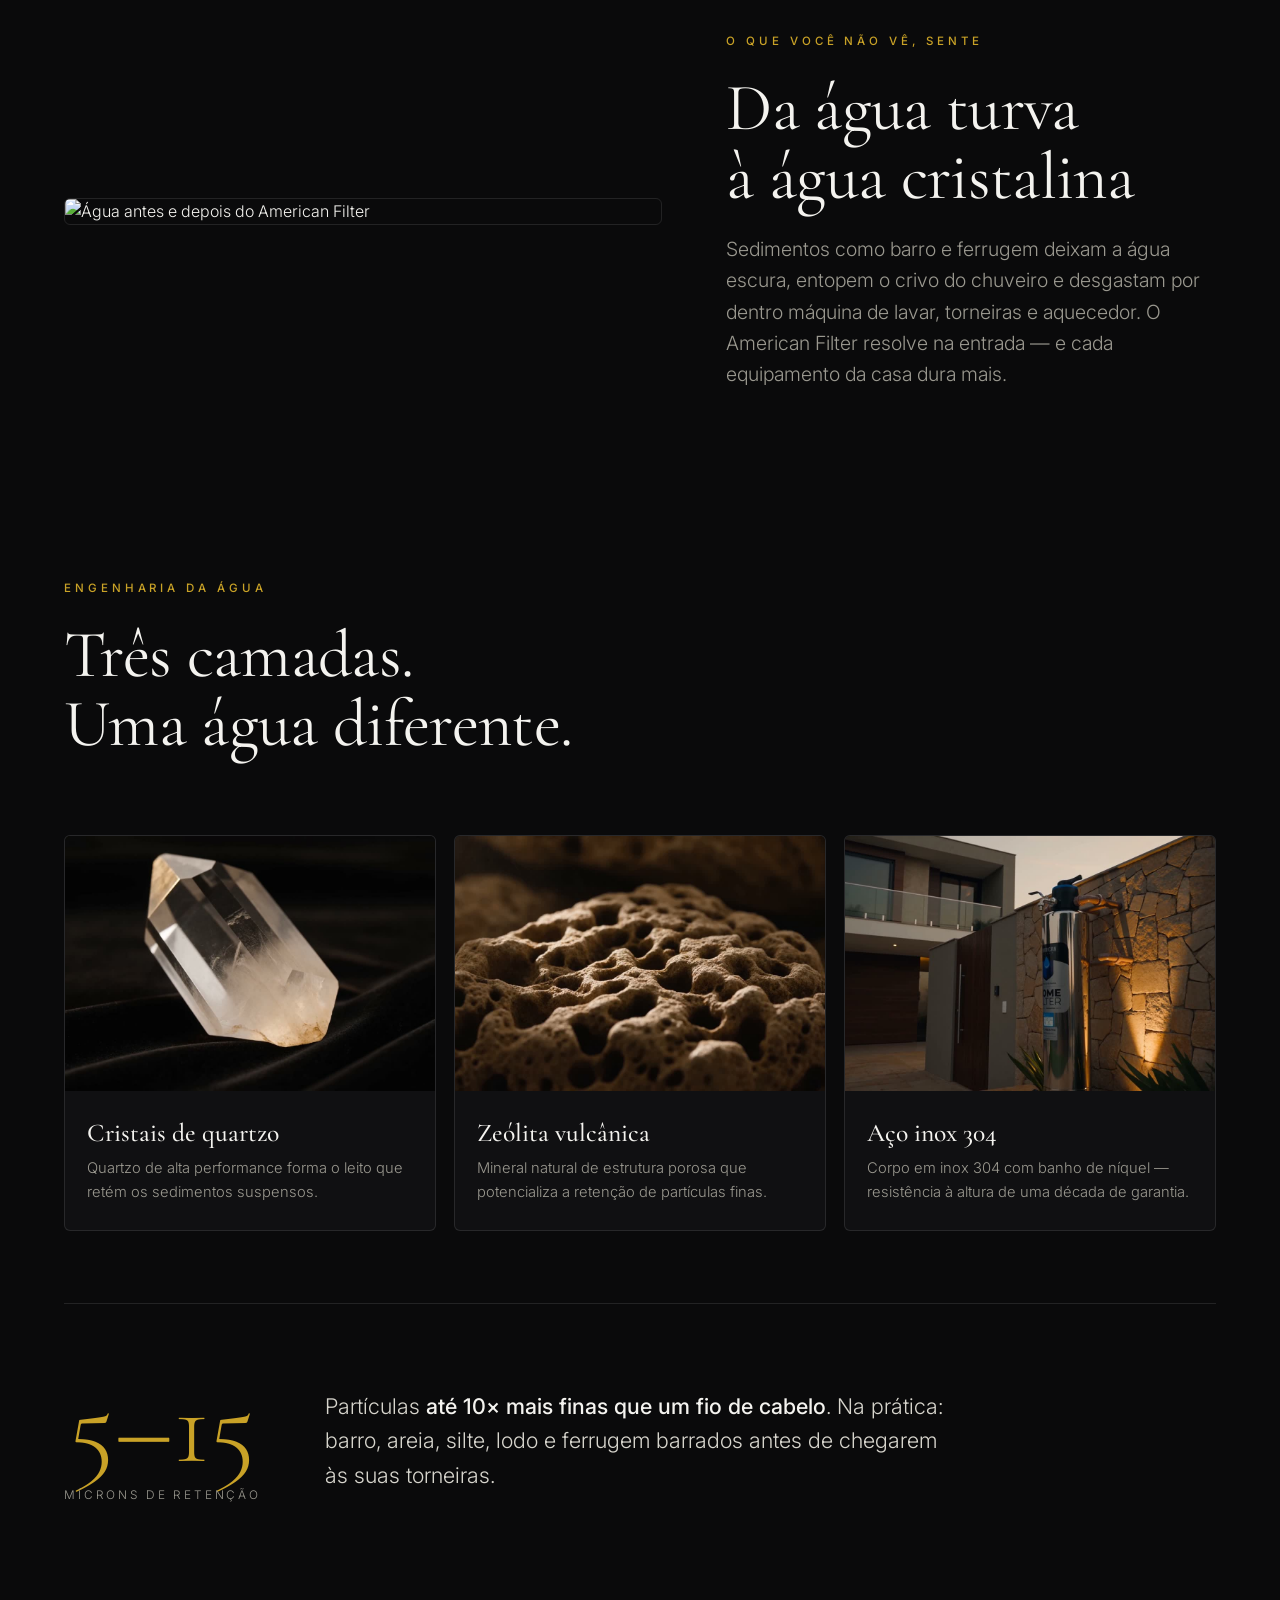
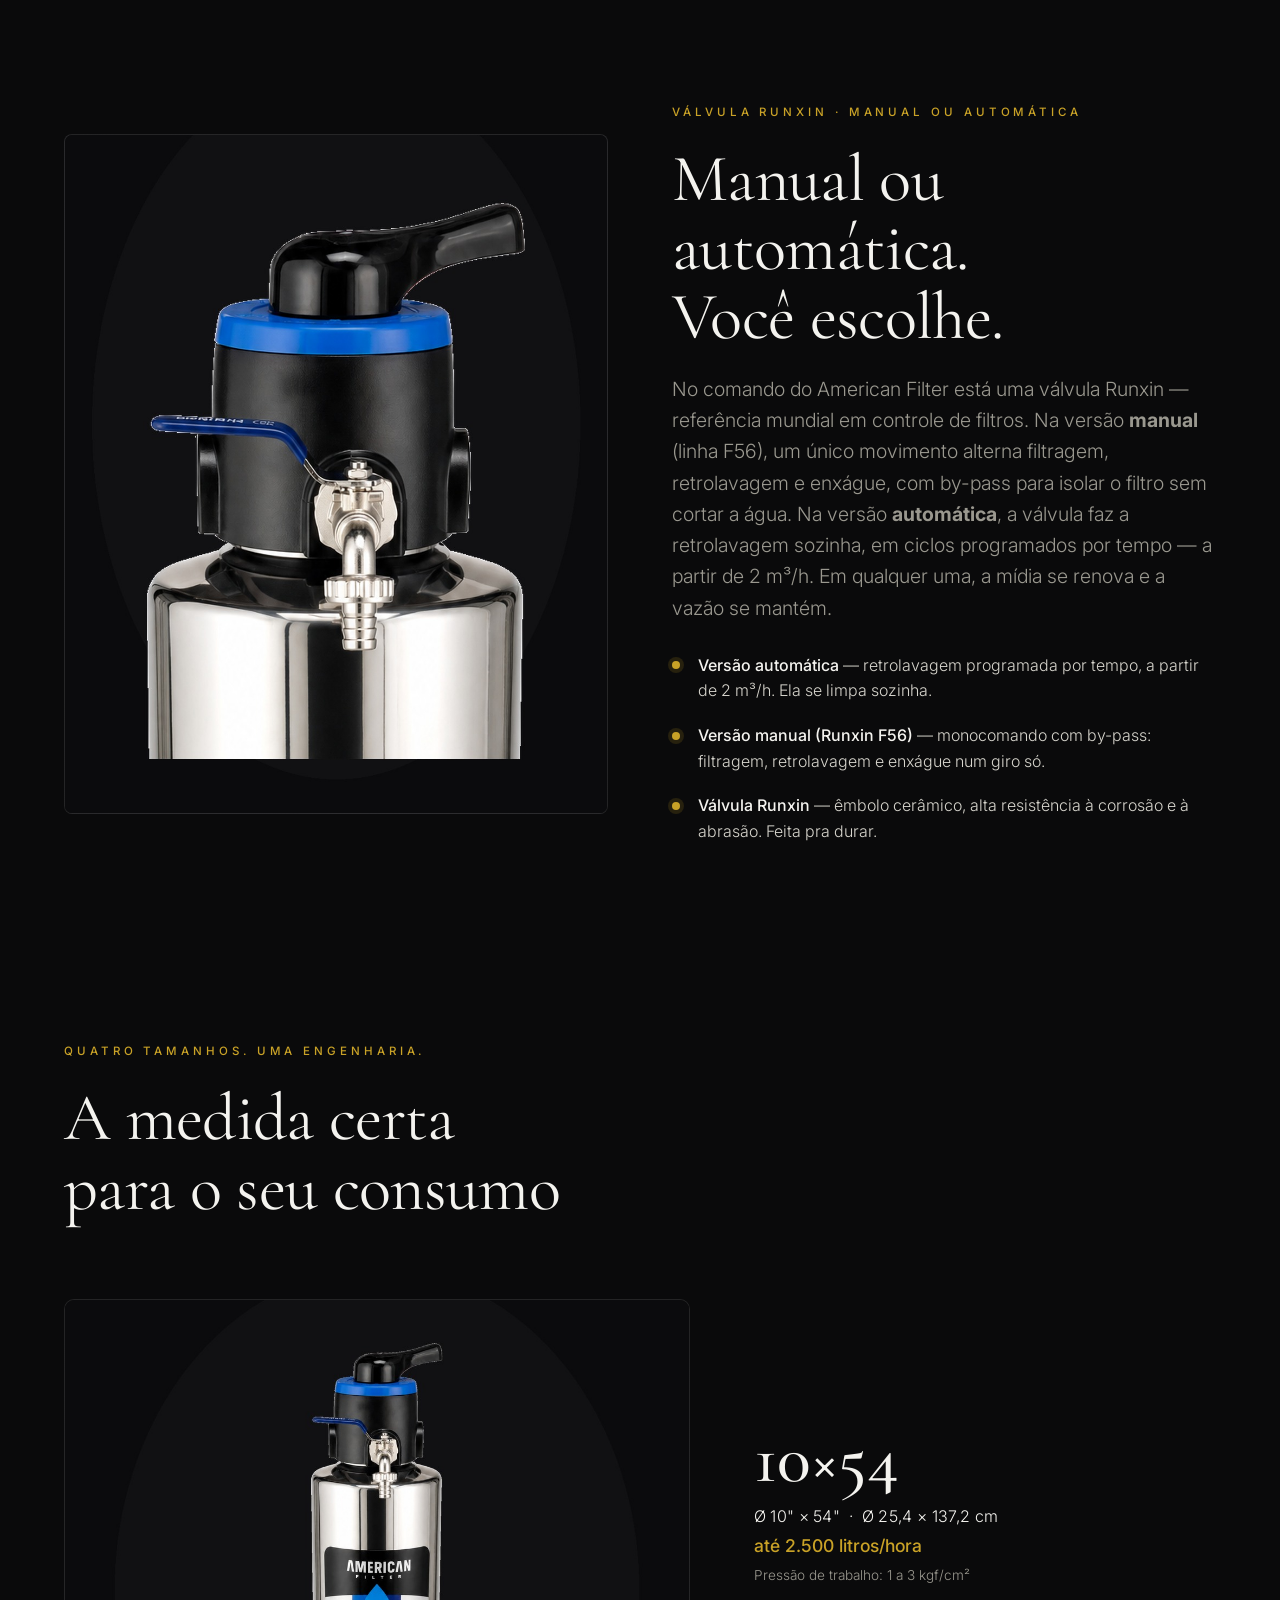
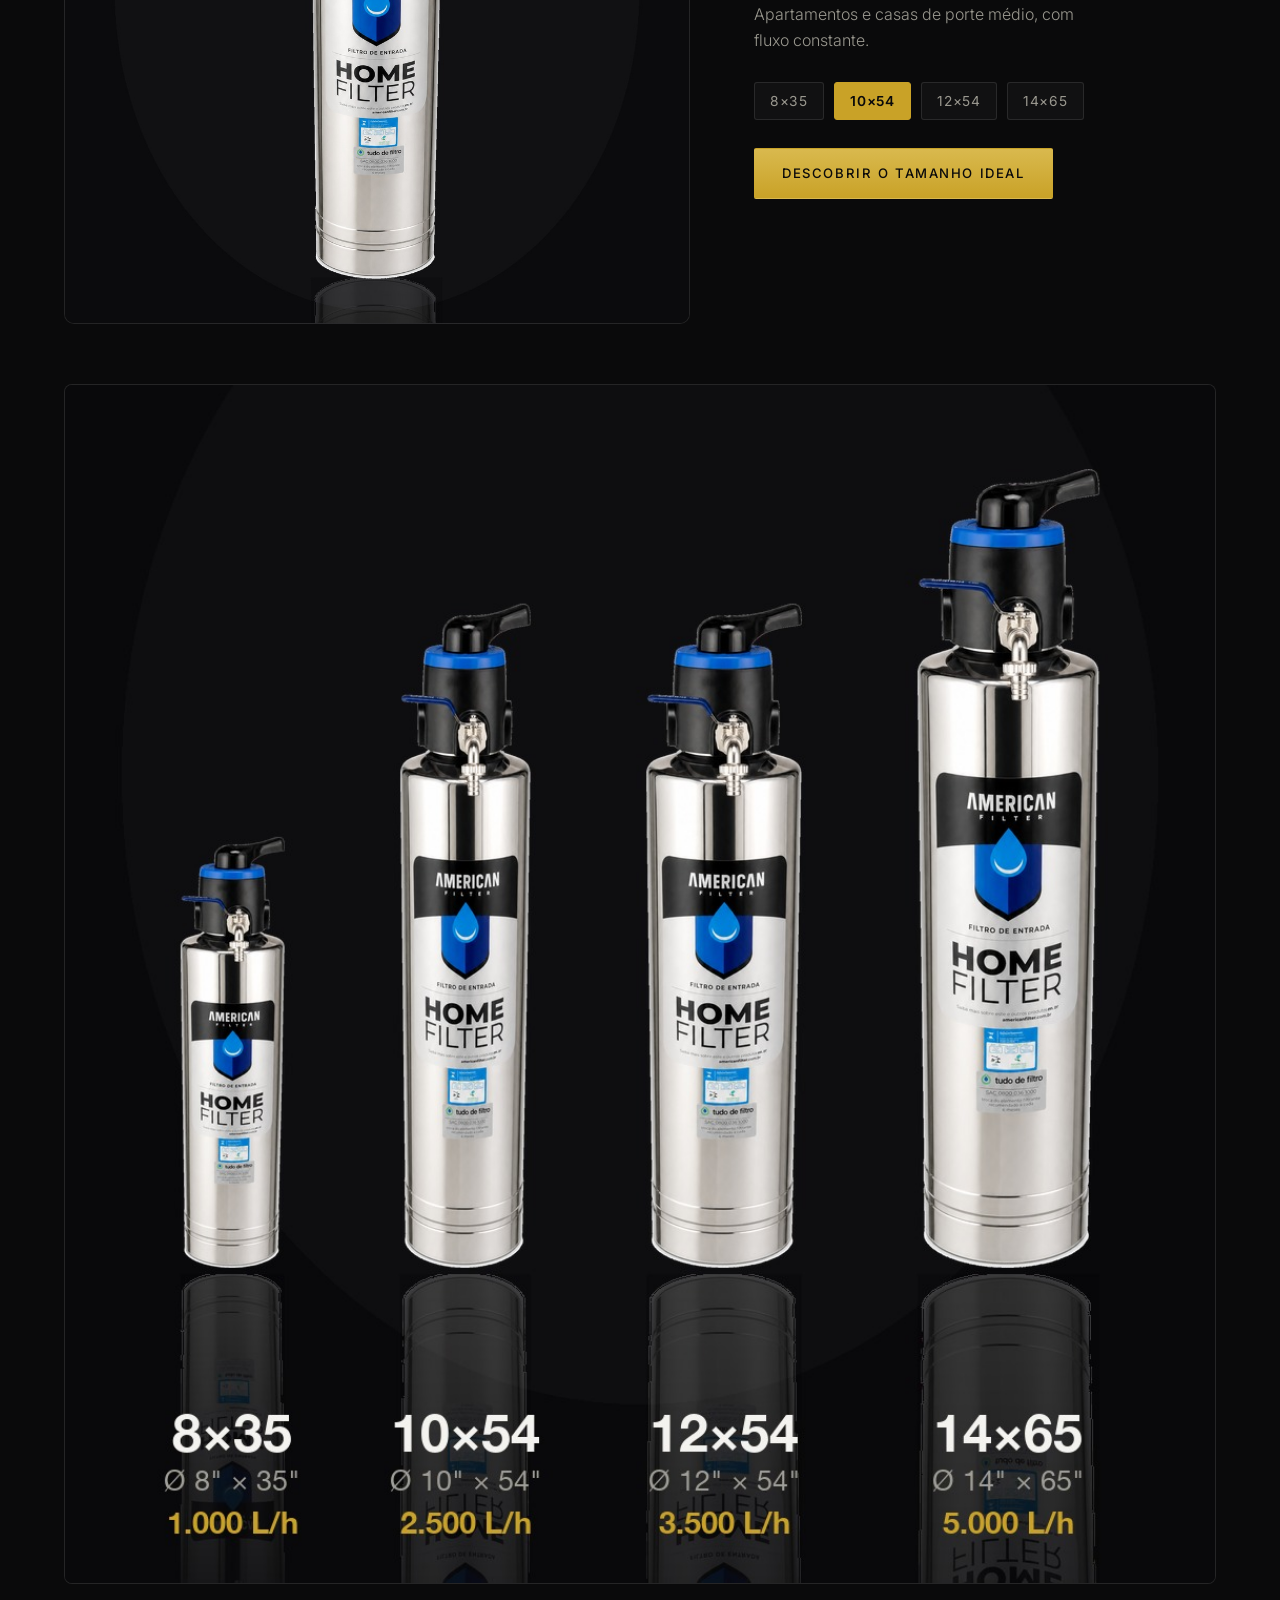
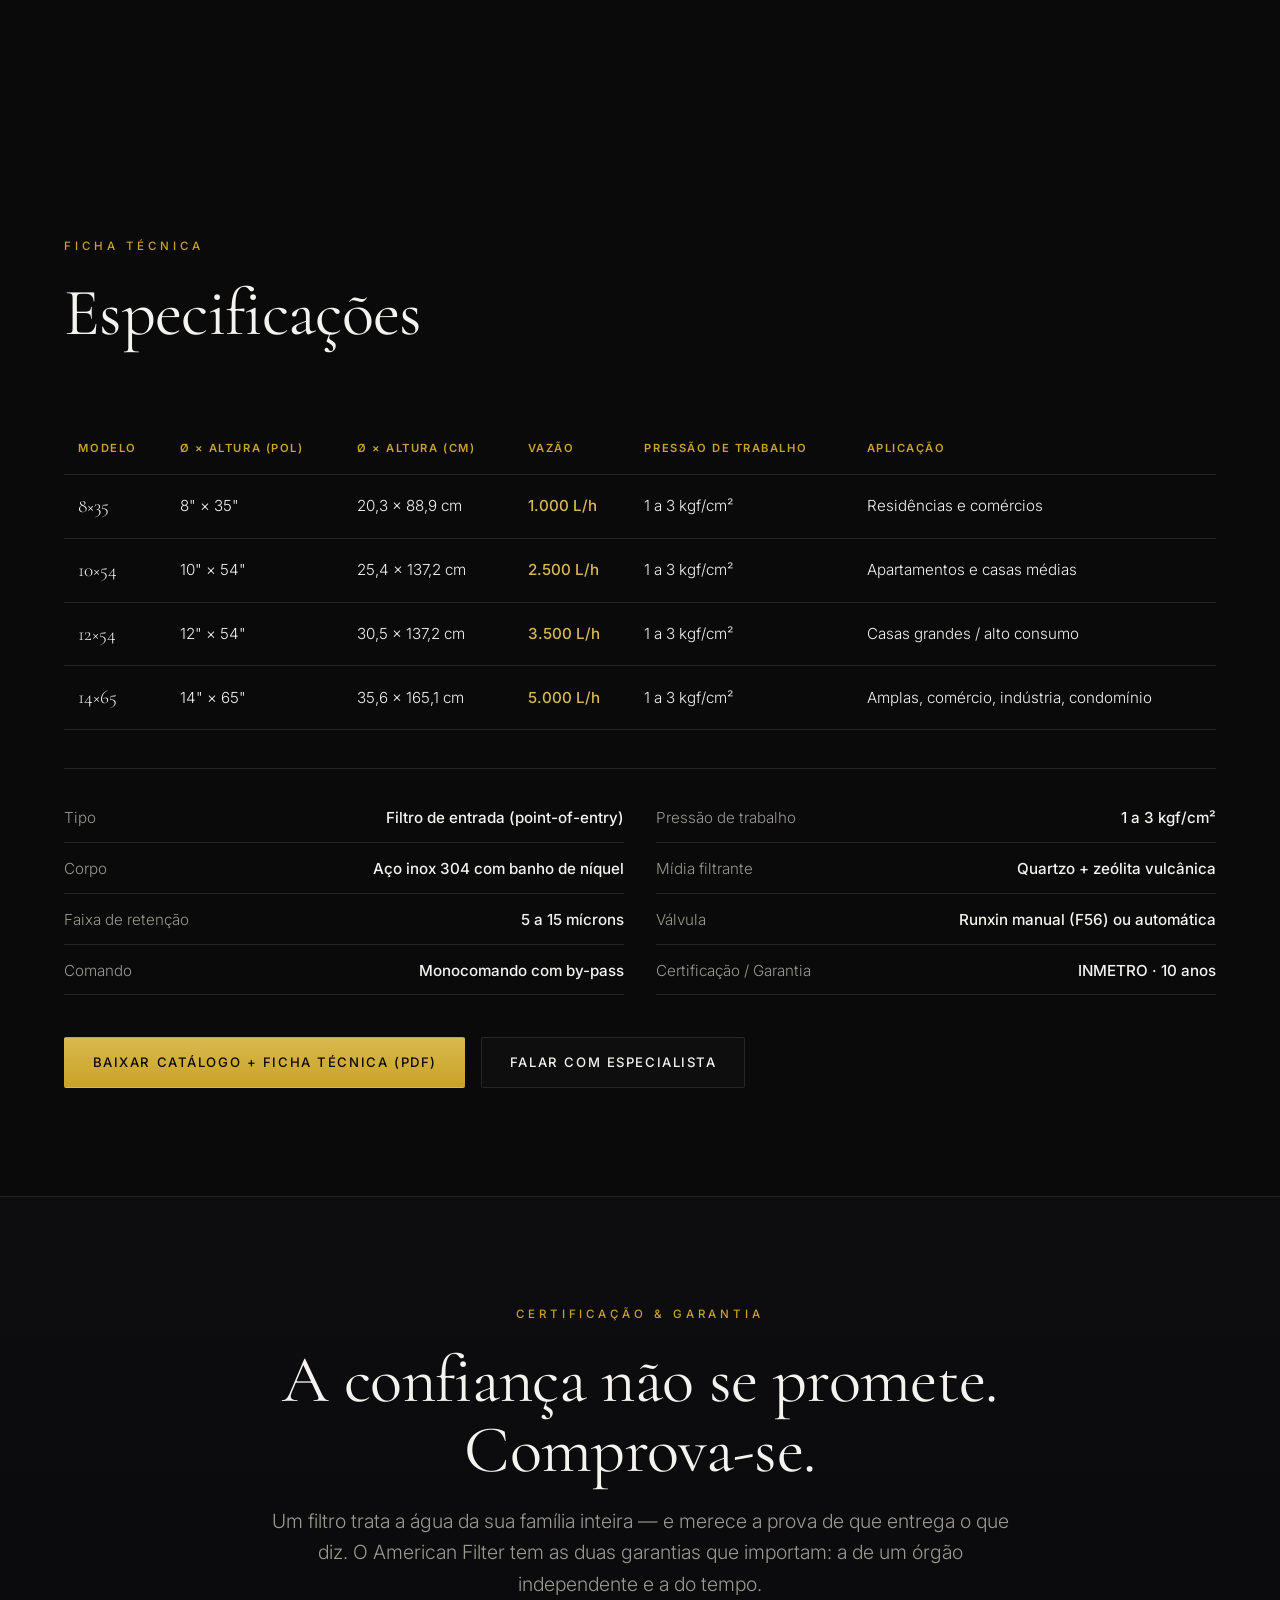
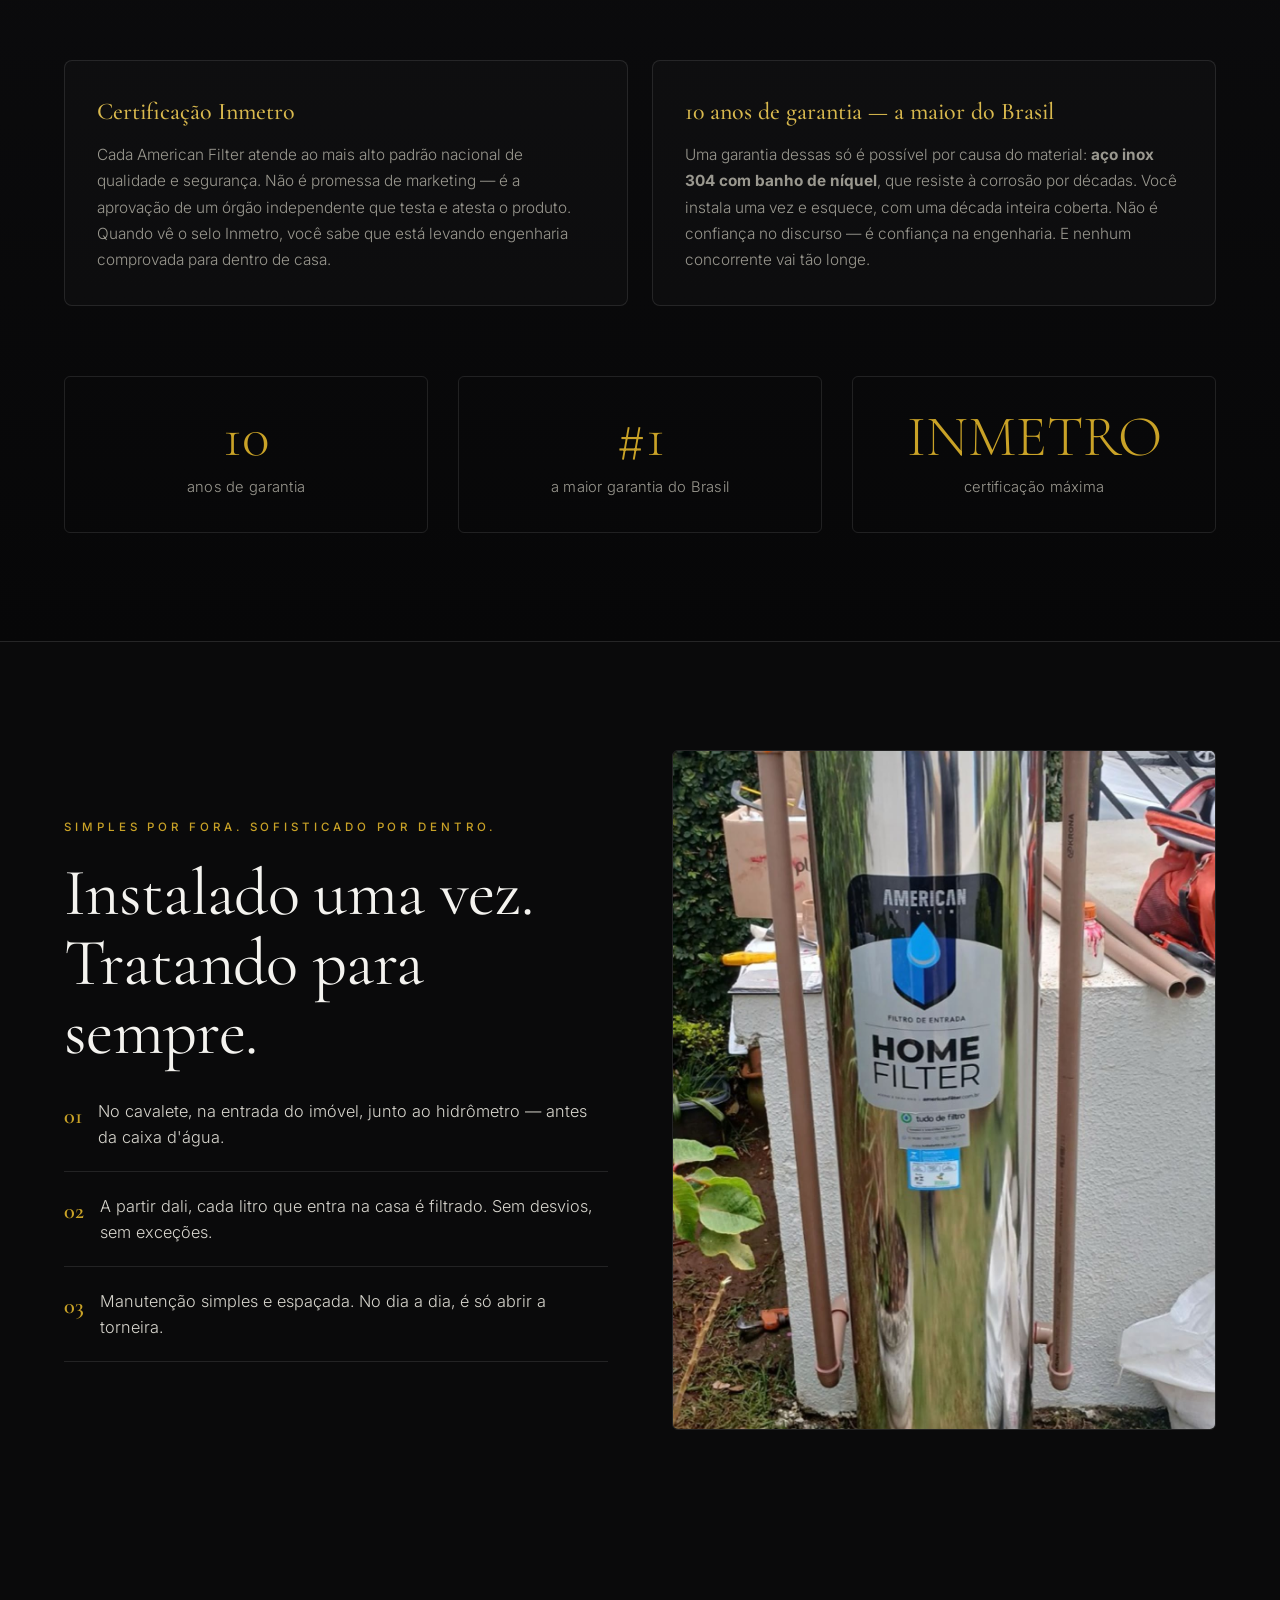
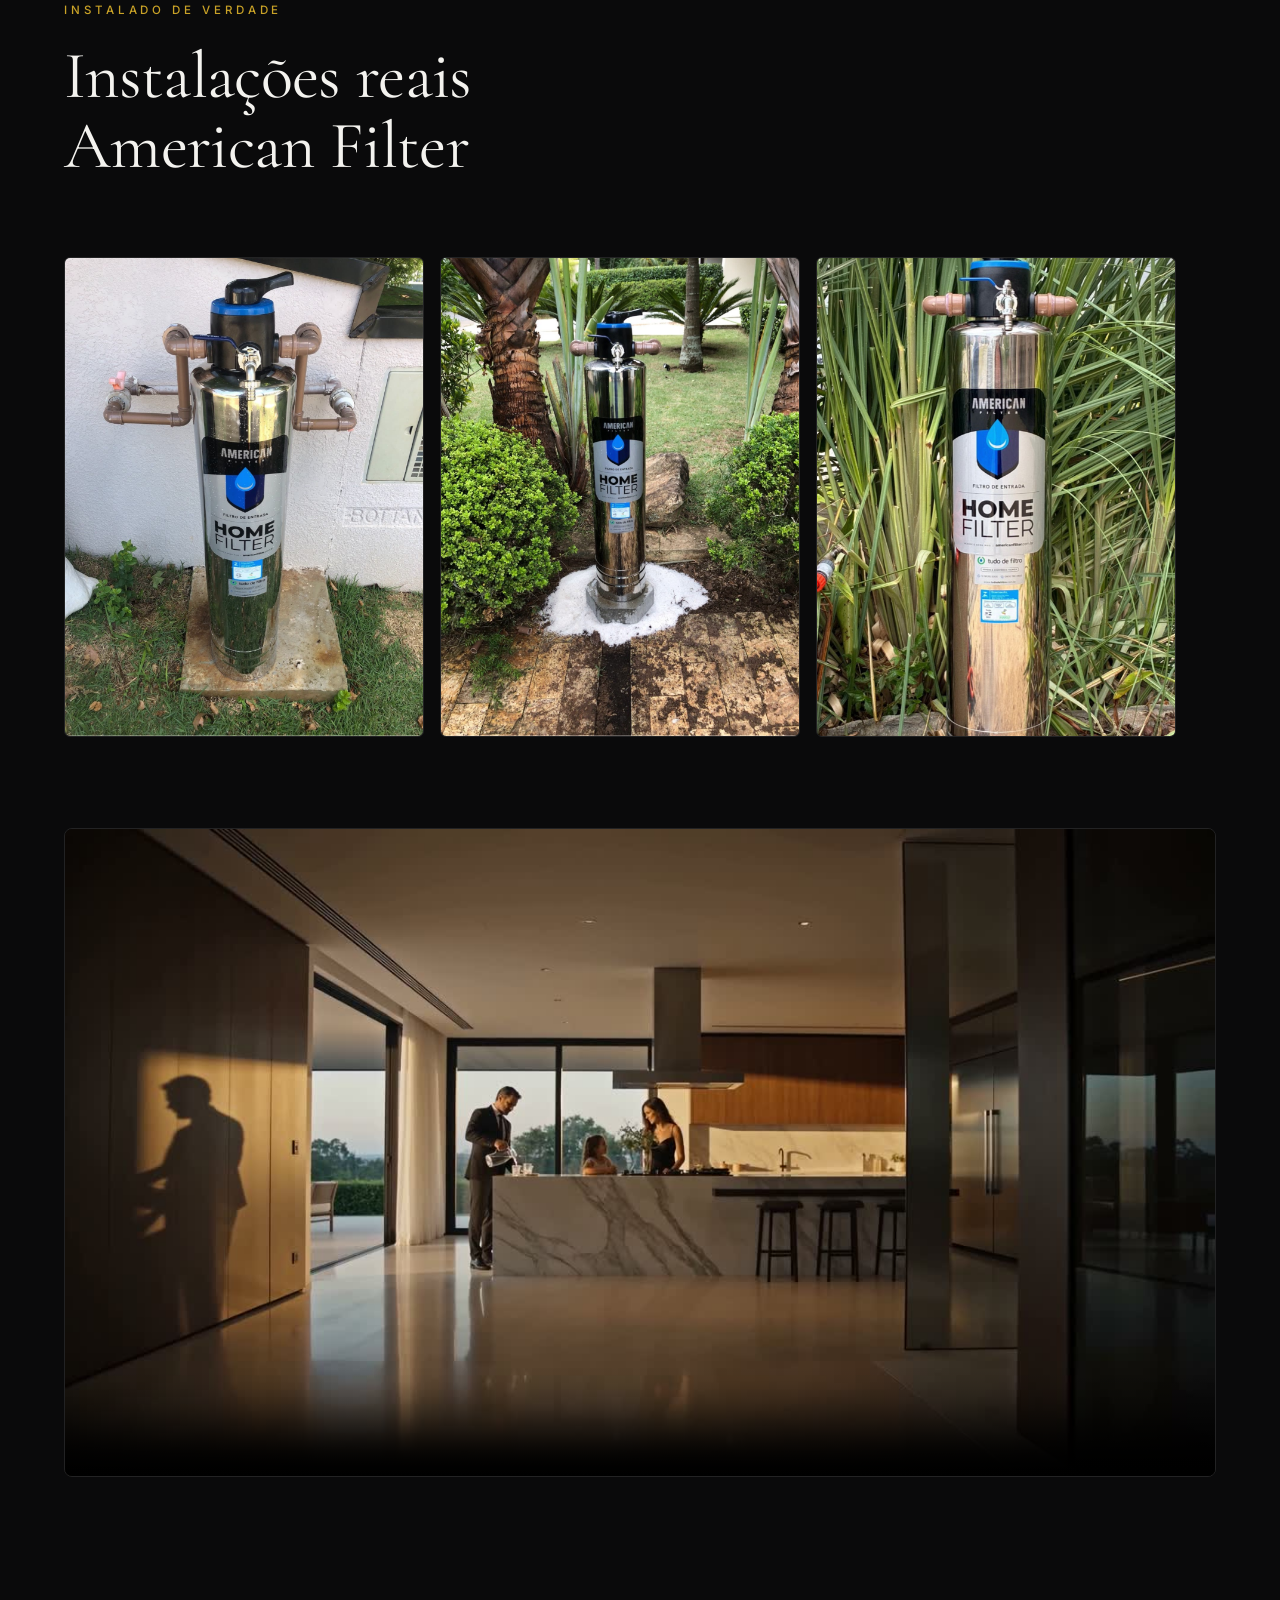
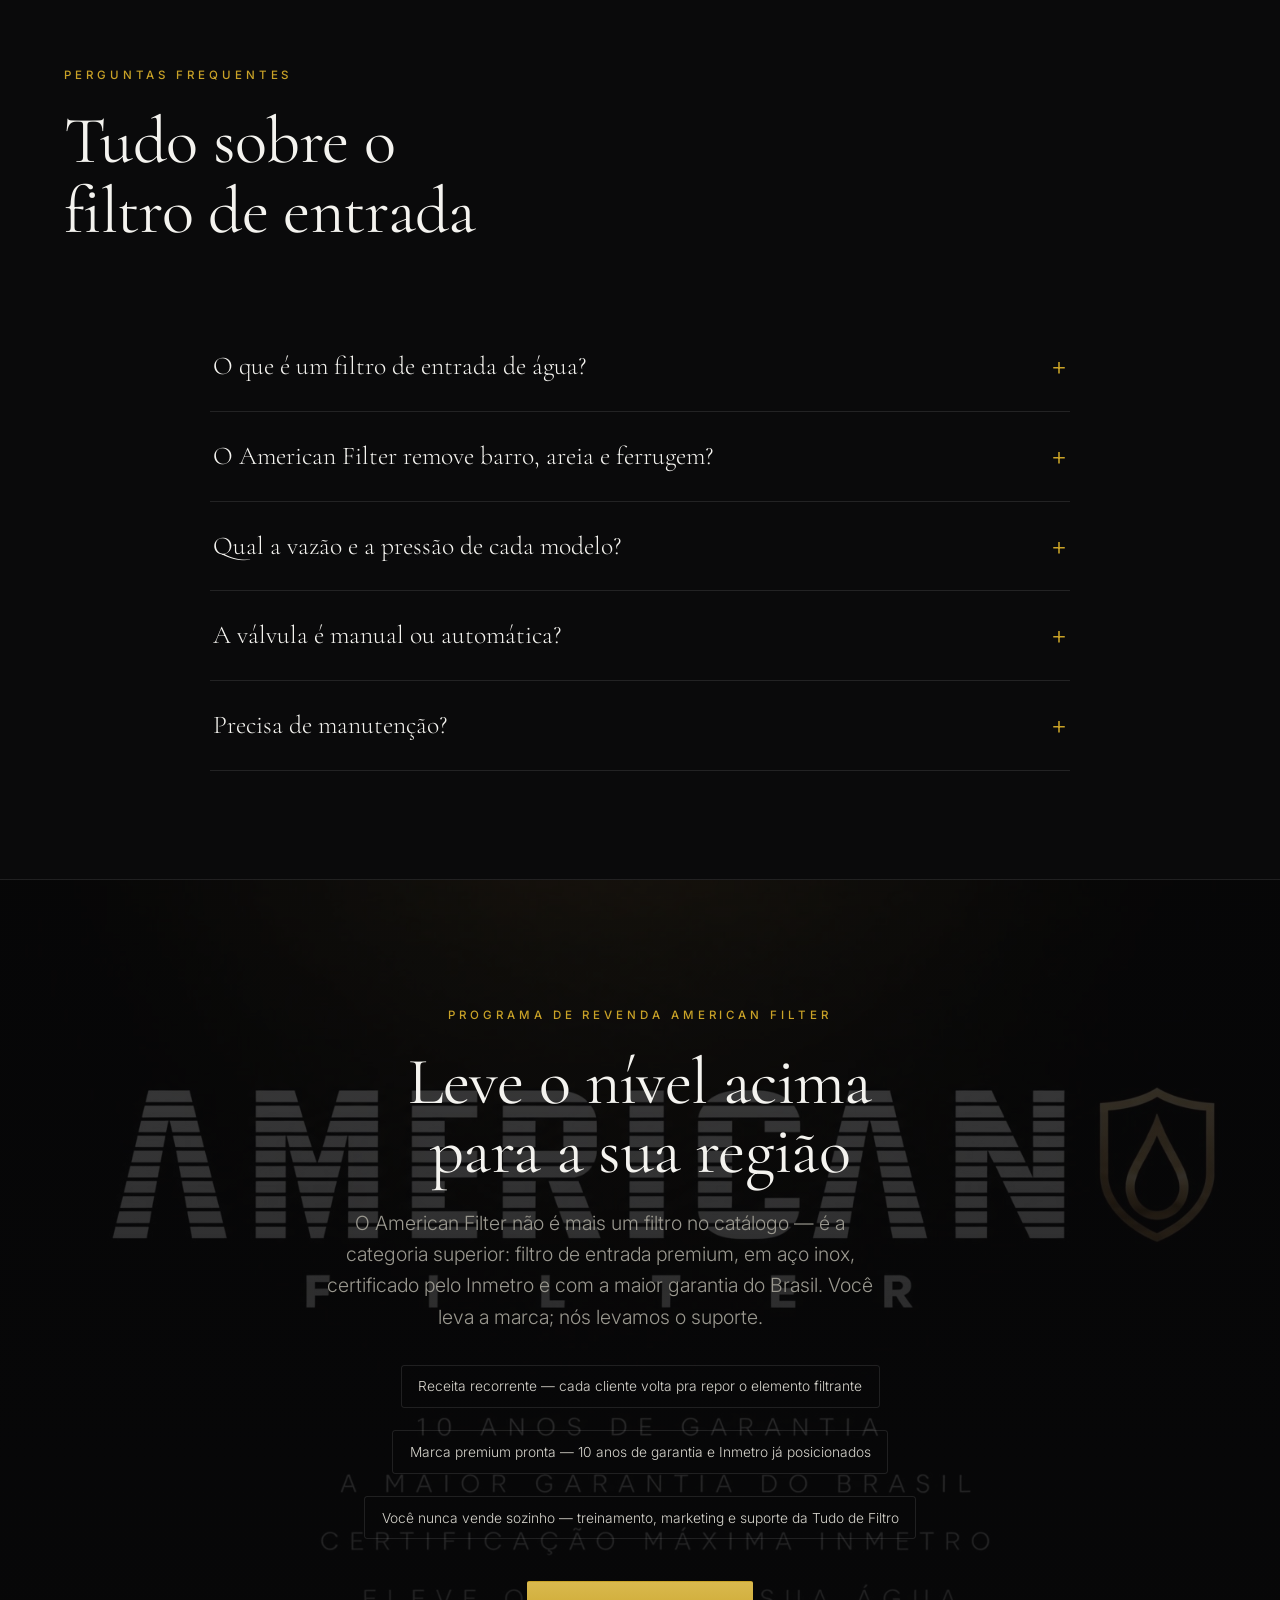
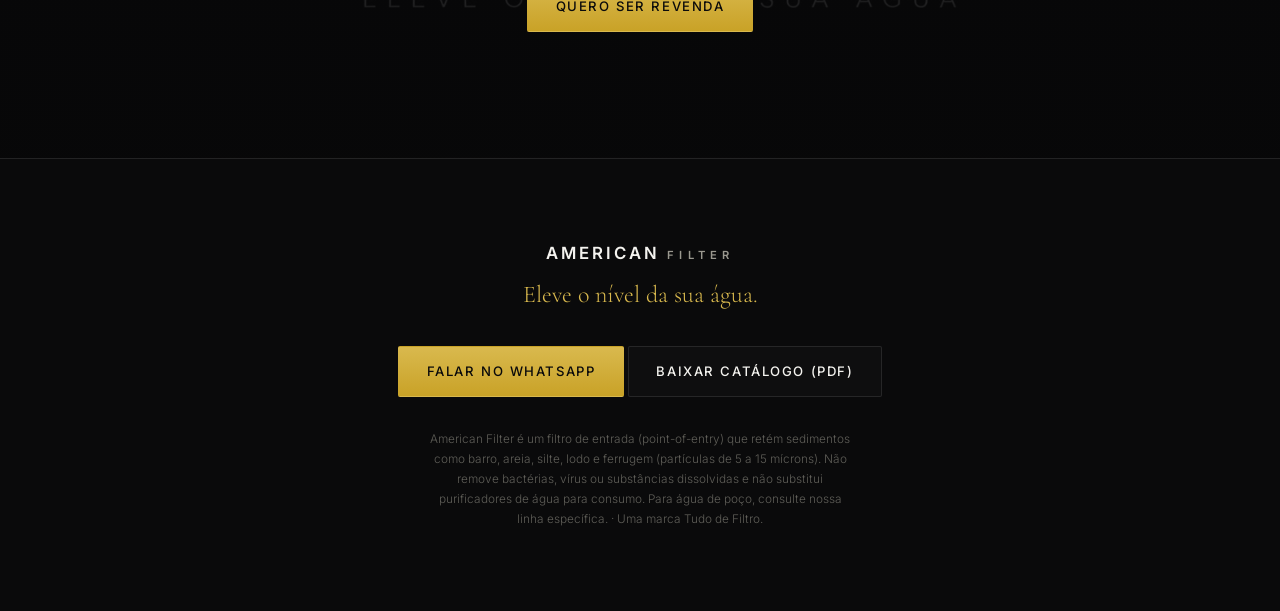
==== commit de3742ac: "Troca 3D auto (baixa qualidade) pela imagem premium do produto real na seção Linha" ====
--- a/index.html
+++ b/index.html
@@ -147,8 +147,7 @@
   </div>
   <div class="linha__stage">
     <div class="viewer" id="viewer">
-      <img class="viewer__fallback" id="viewerFallback" src="assets/img/unidade_view.jpg" alt="Filtro de entrada American Filter em aço inox 304" />
-      <p class="viewer__hint">arraste para girar</p>
+      <img class="viewer__fallback" id="viewerFallback" src="assets/img/unidade_view.jpg" alt="Filtro de entrada American Filter em aço inox 304 com rótulo Home Filter" />
     </div>
     <div class="linha__panel">
       <div class="model" id="modelInfo">
@@ -311,13 +310,6 @@
 
 <script src="https://cdnjs.cloudflare.com/ajax/libs/gsap/3.12.5/gsap.min.js"></script>
 <script src="https://cdnjs.cloudflare.com/ajax/libs/gsap/3.12.5/ScrollTrigger.min.js"></script>
-<script type="importmap">
-{ "imports": {
-  "three": "https://unpkg.com/three@0.160.0/build/three.module.js",
-  "three/addons/": "https://unpkg.com/three@0.160.0/examples/jsm/"
-}}
-</script>
 <script src="js/main.js" defer></script>
-<script type="module" src="js/viewer.js"></script>
 </body>
 </html>
--- a/css/styles.css
+++ b/css/styles.css
@@ -114,8 +114,7 @@
 .linha{}
 .linha__stage{display:grid;grid-template-columns:1.15fr .85fr;gap:clamp(30px,5vw,70px);align-items:center}
 .viewer{position:relative;aspect-ratio:1/1;border:1px solid var(--line);border-radius:10px;
-  background:radial-gradient(circle at 50% 35%,#1b1b1f,#0b0b0c 70%);overflow:hidden;cursor:grab}
-.viewer:active{cursor:grabbing}
+  background:radial-gradient(circle at 50% 35%,#1b1b1f,#0b0b0c 70%);overflow:hidden}
 .viewer canvas{display:block;width:100%!important;height:100%!important}
 .viewer__fallback{position:absolute;inset:0;width:100%;height:100%;object-fit:cover}
 .viewer__hint{position:absolute;bottom:14px;left:0;right:0;text-align:center;font-size:.7rem;
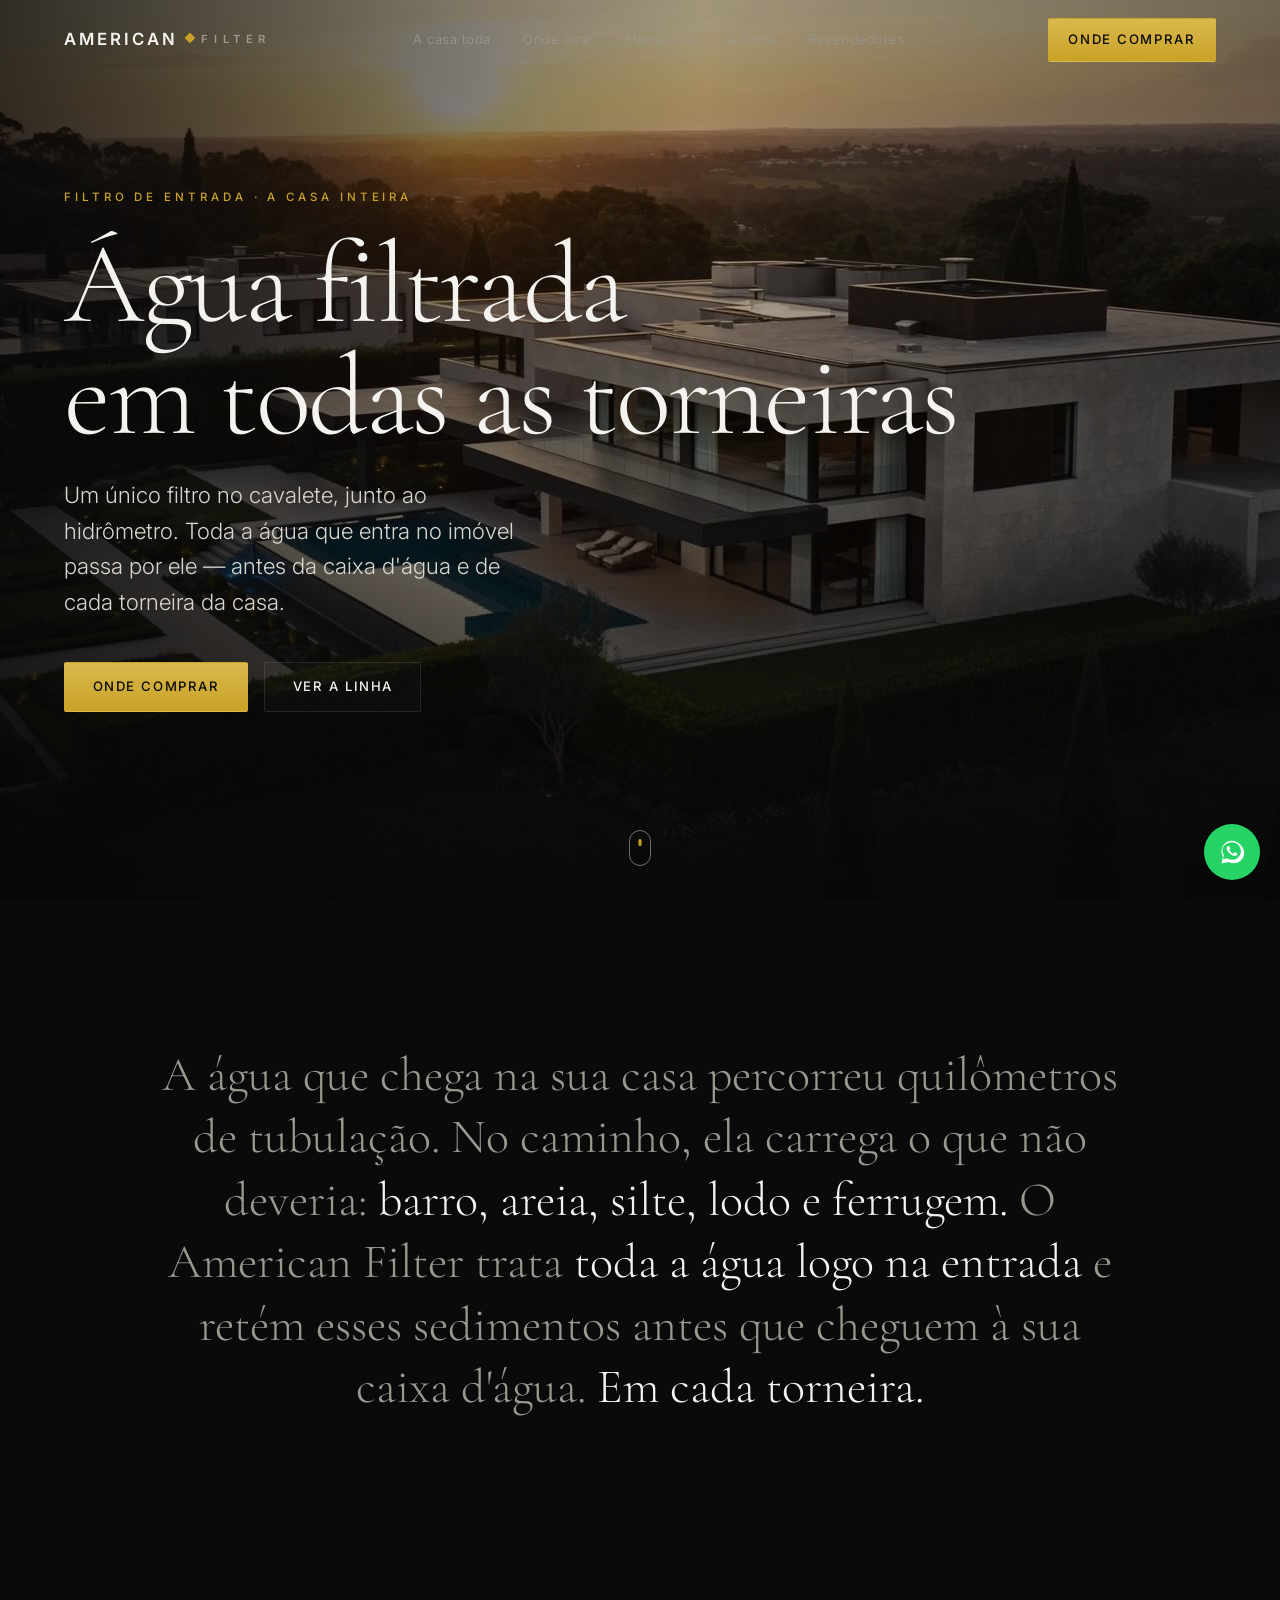
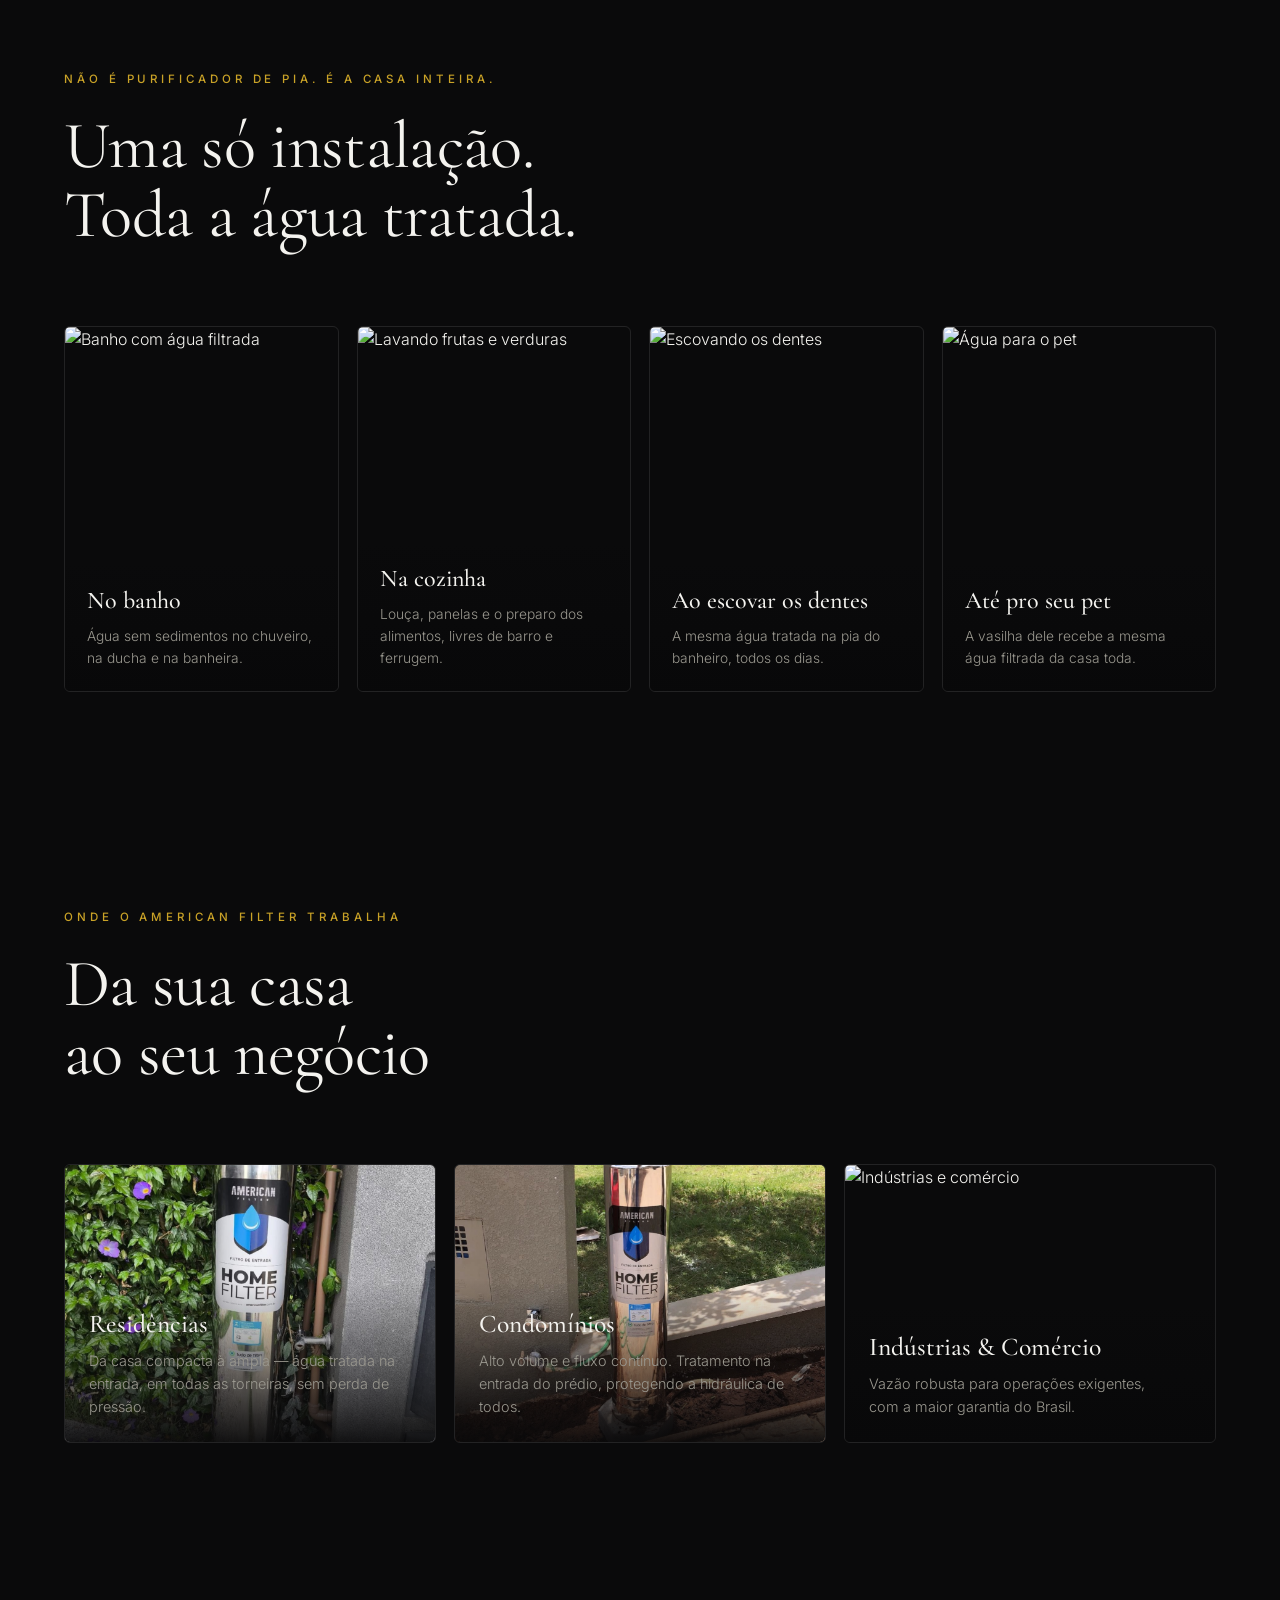
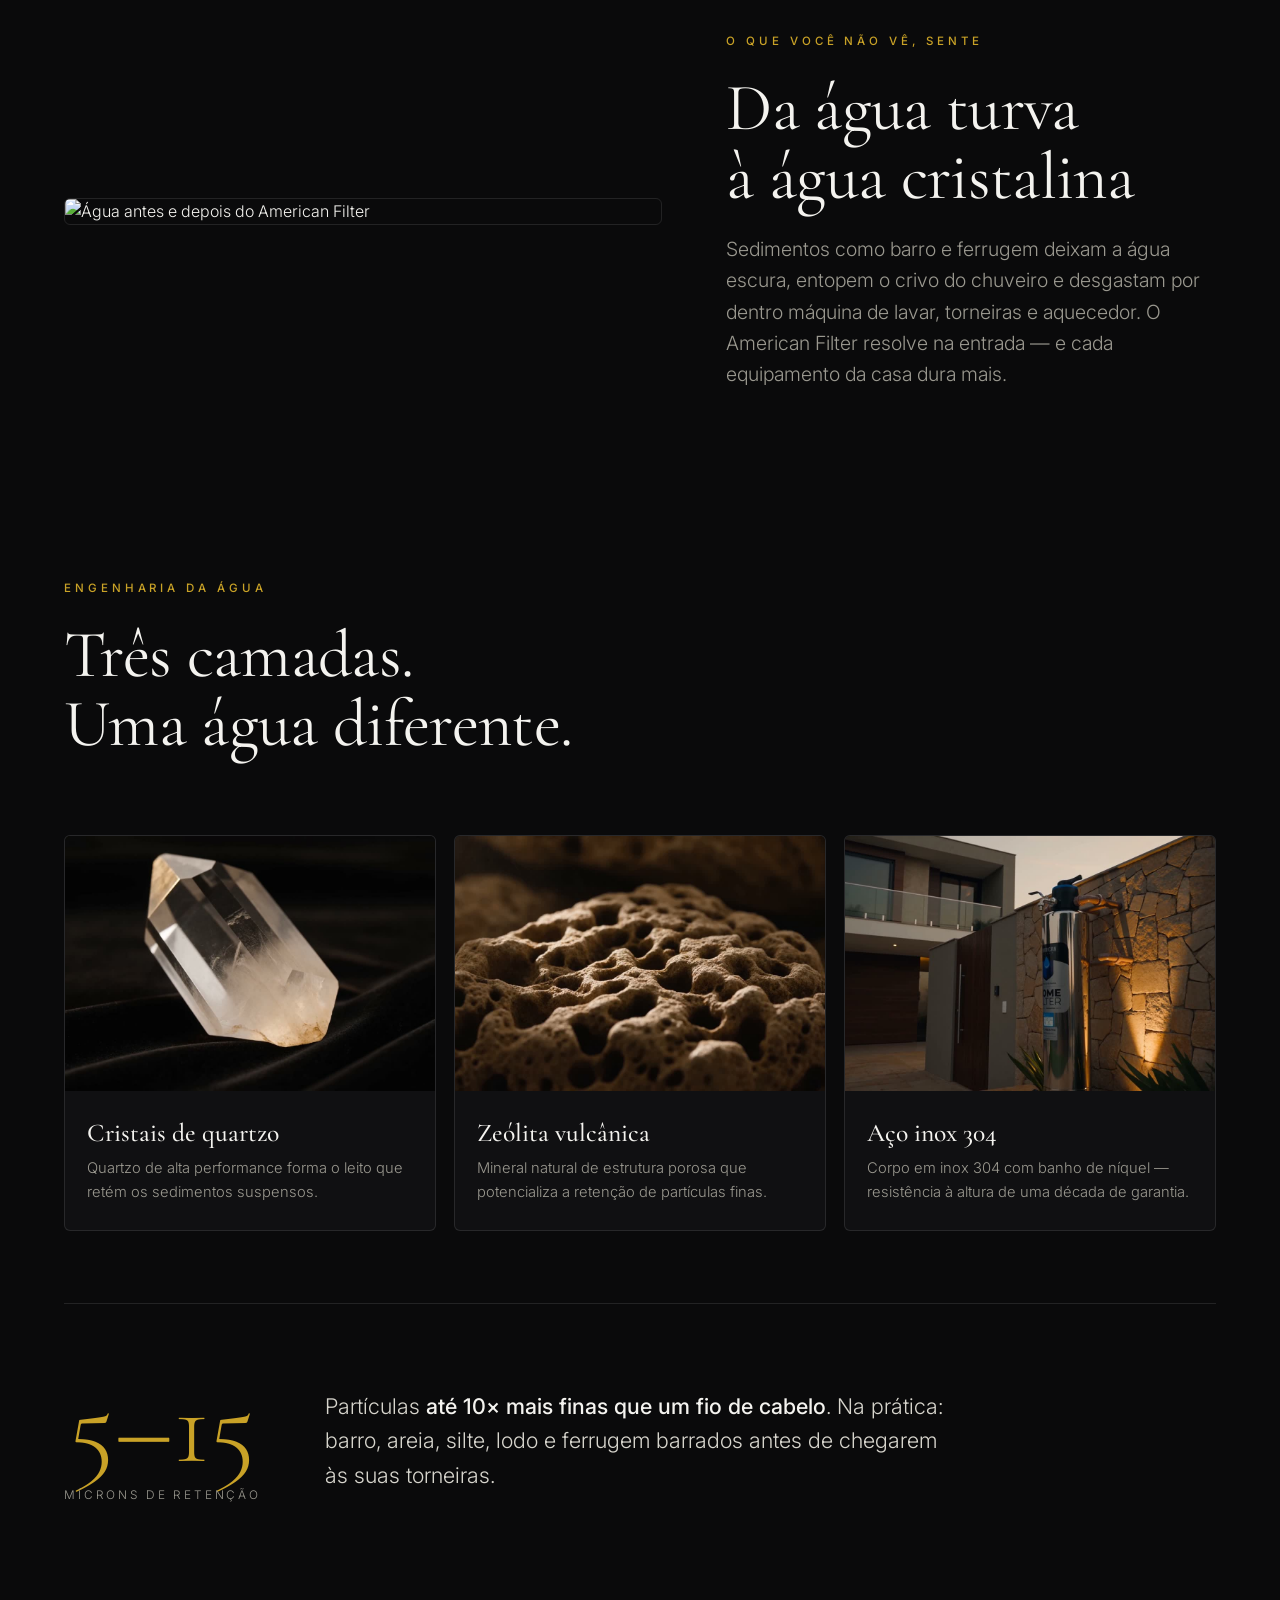
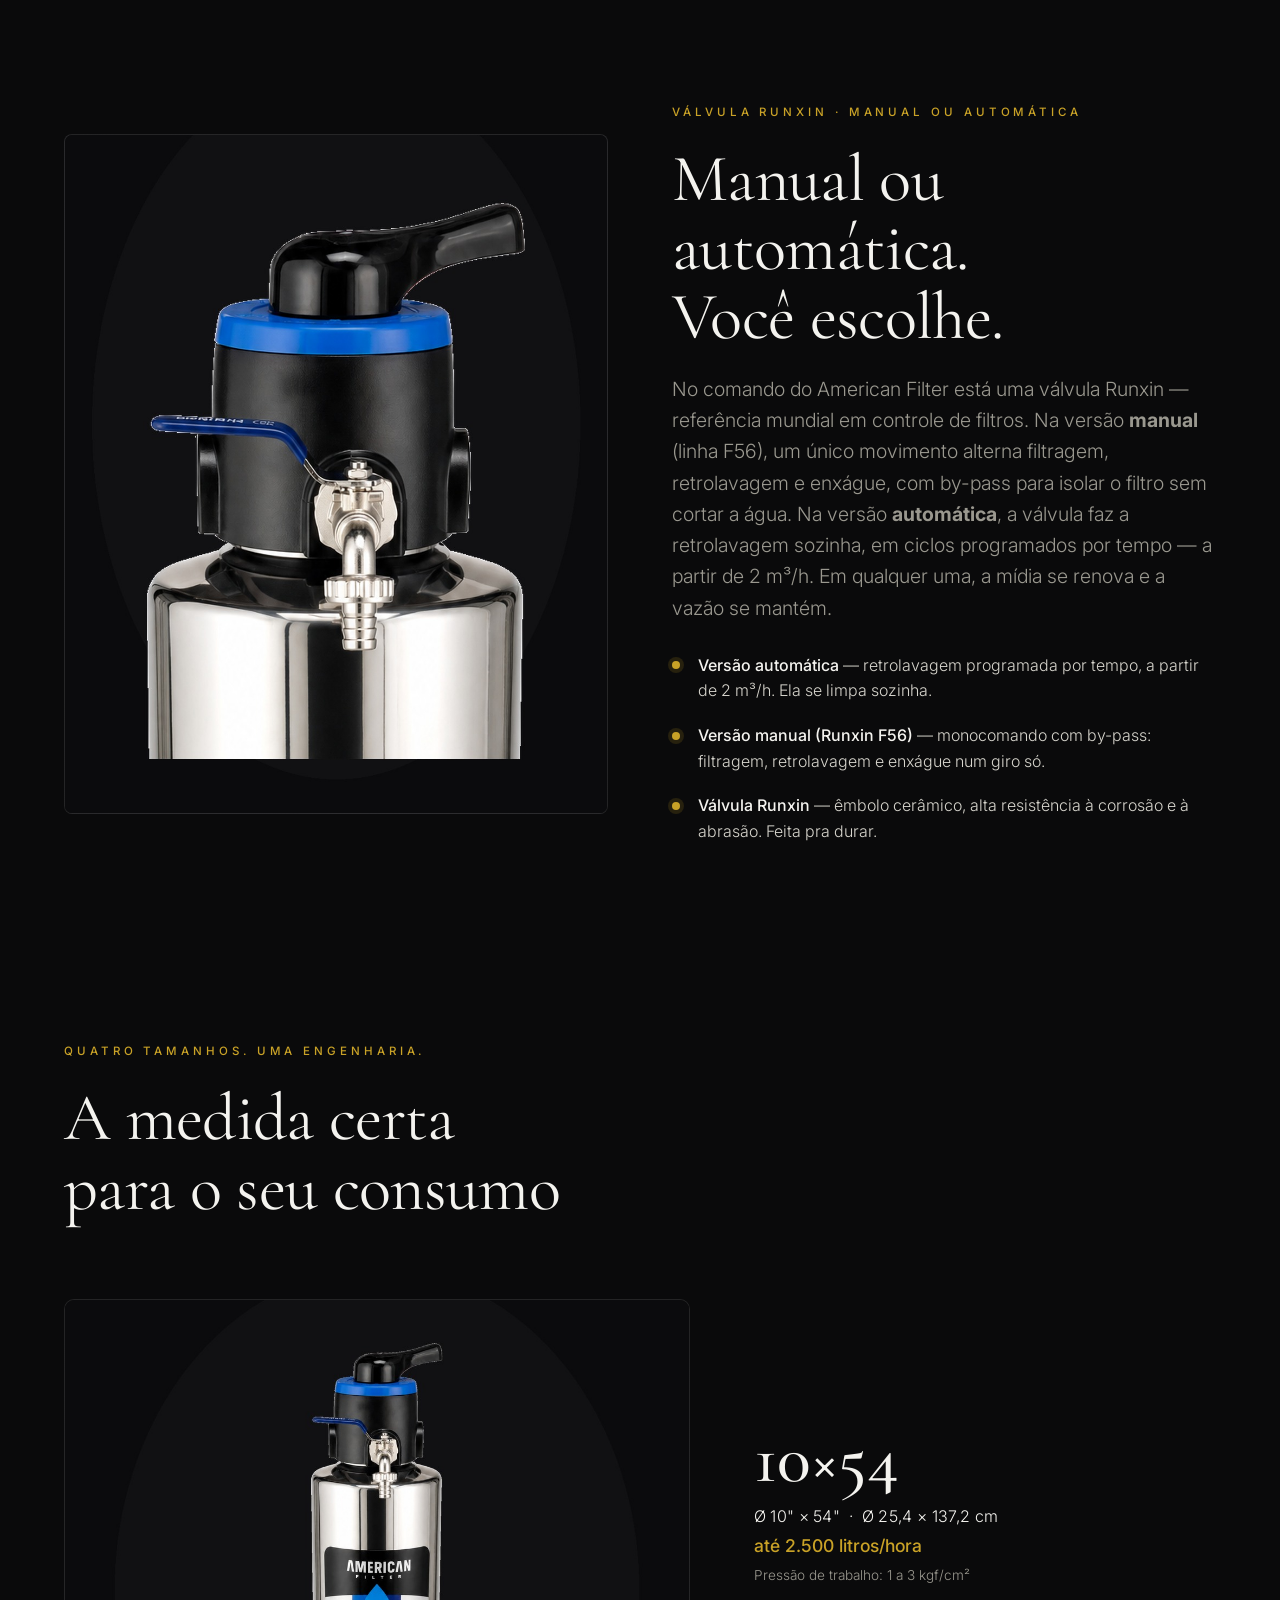
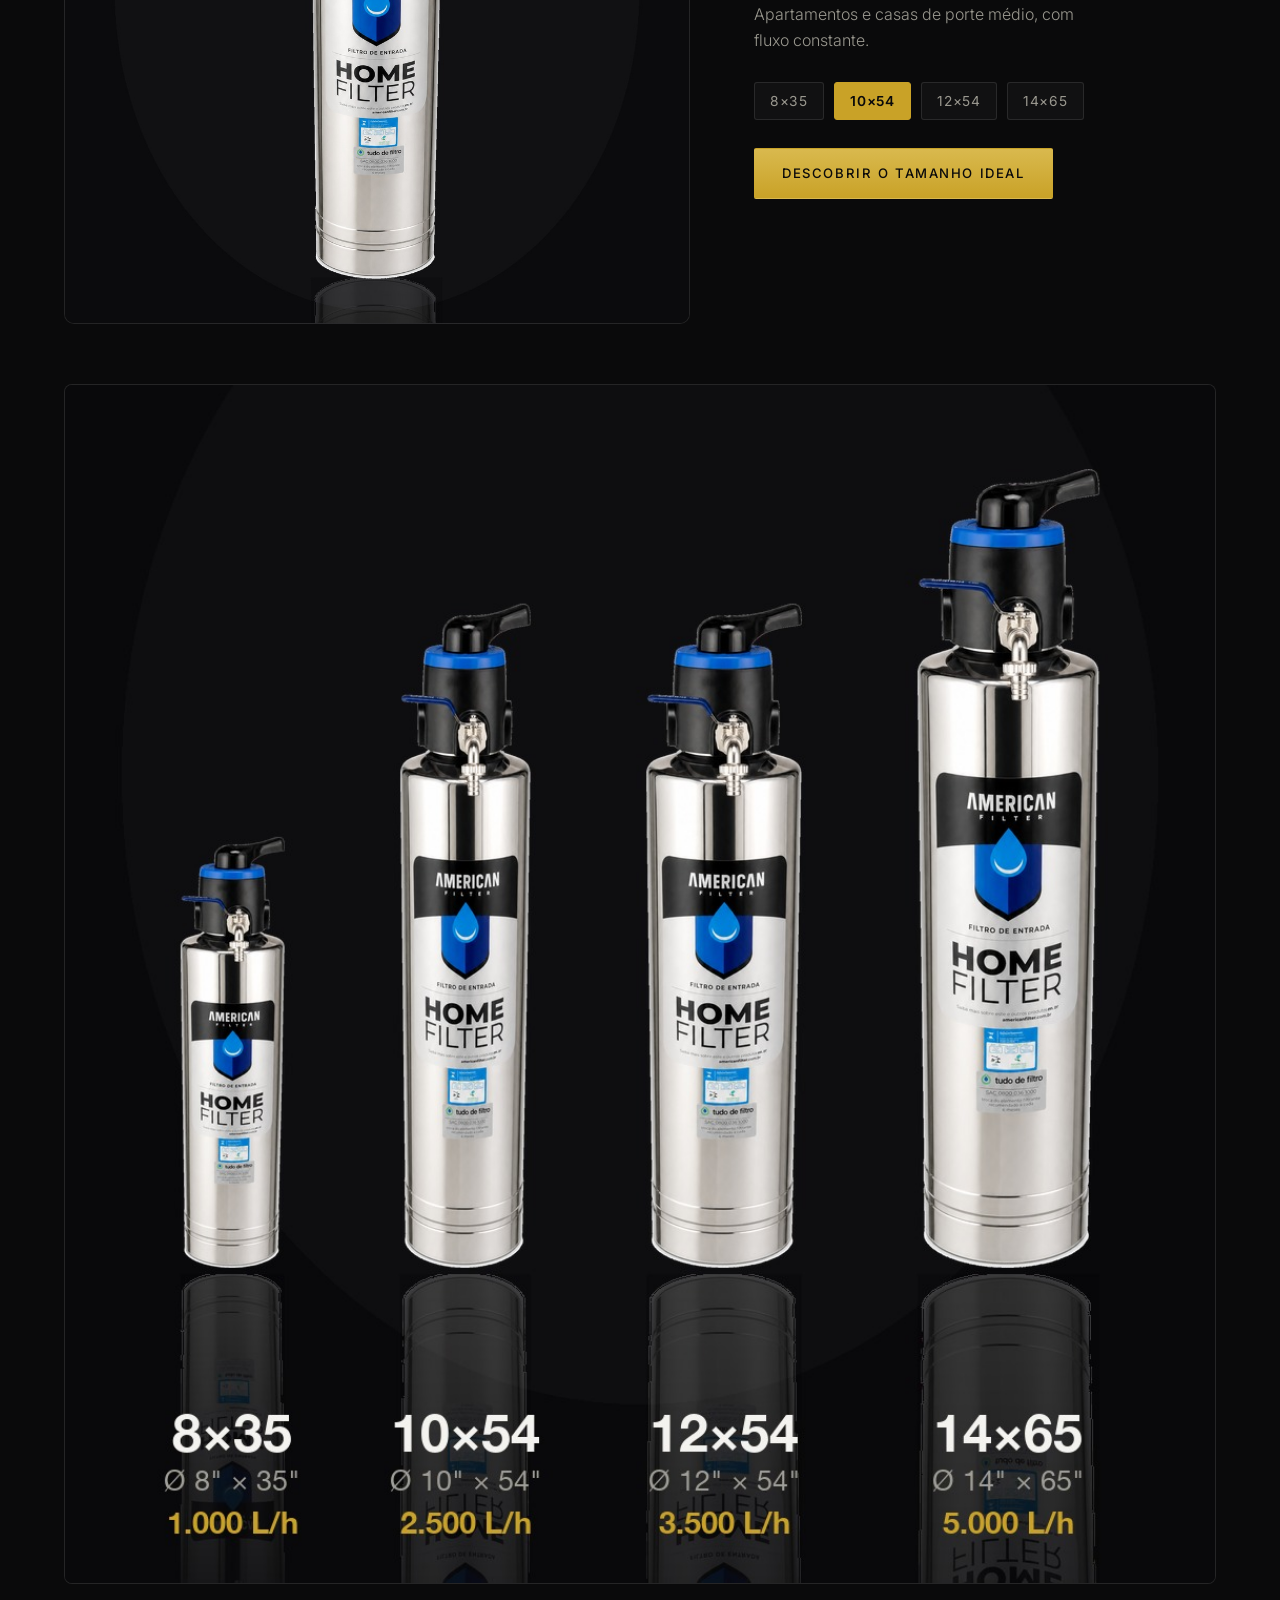
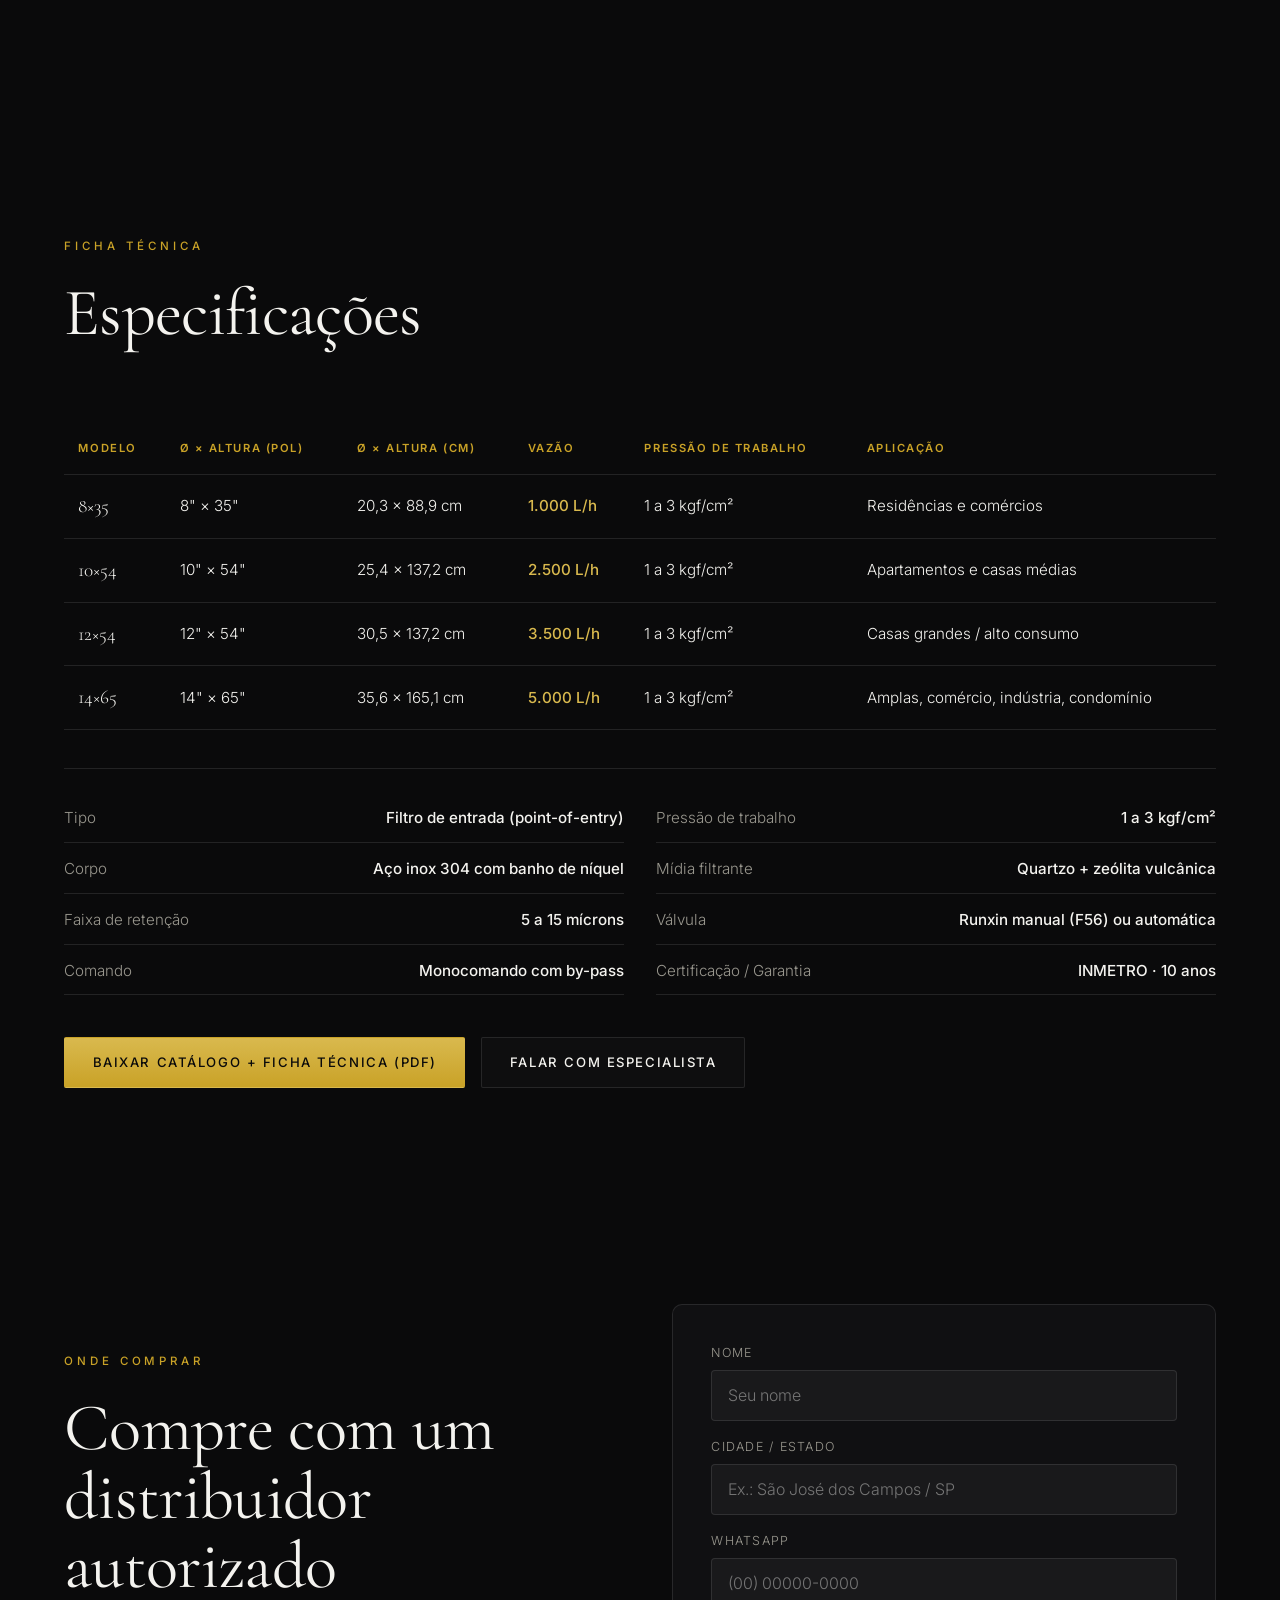
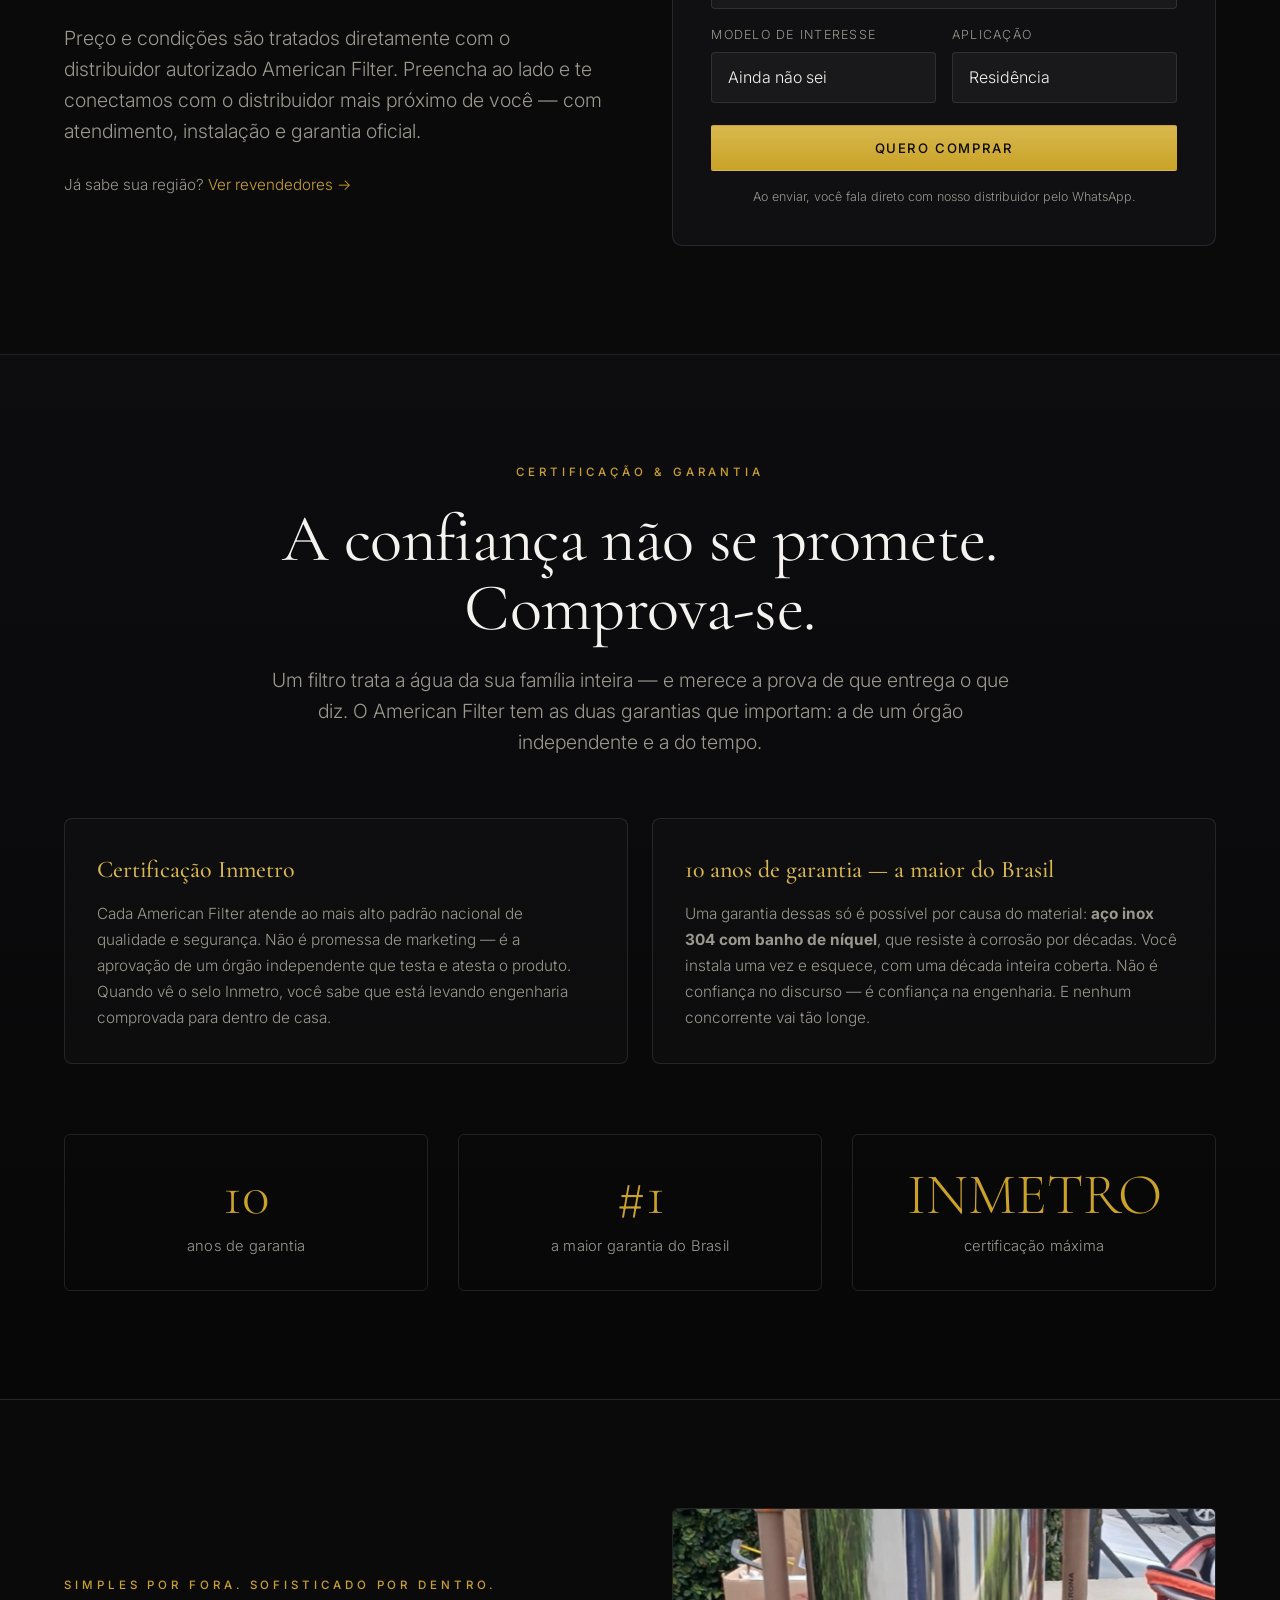
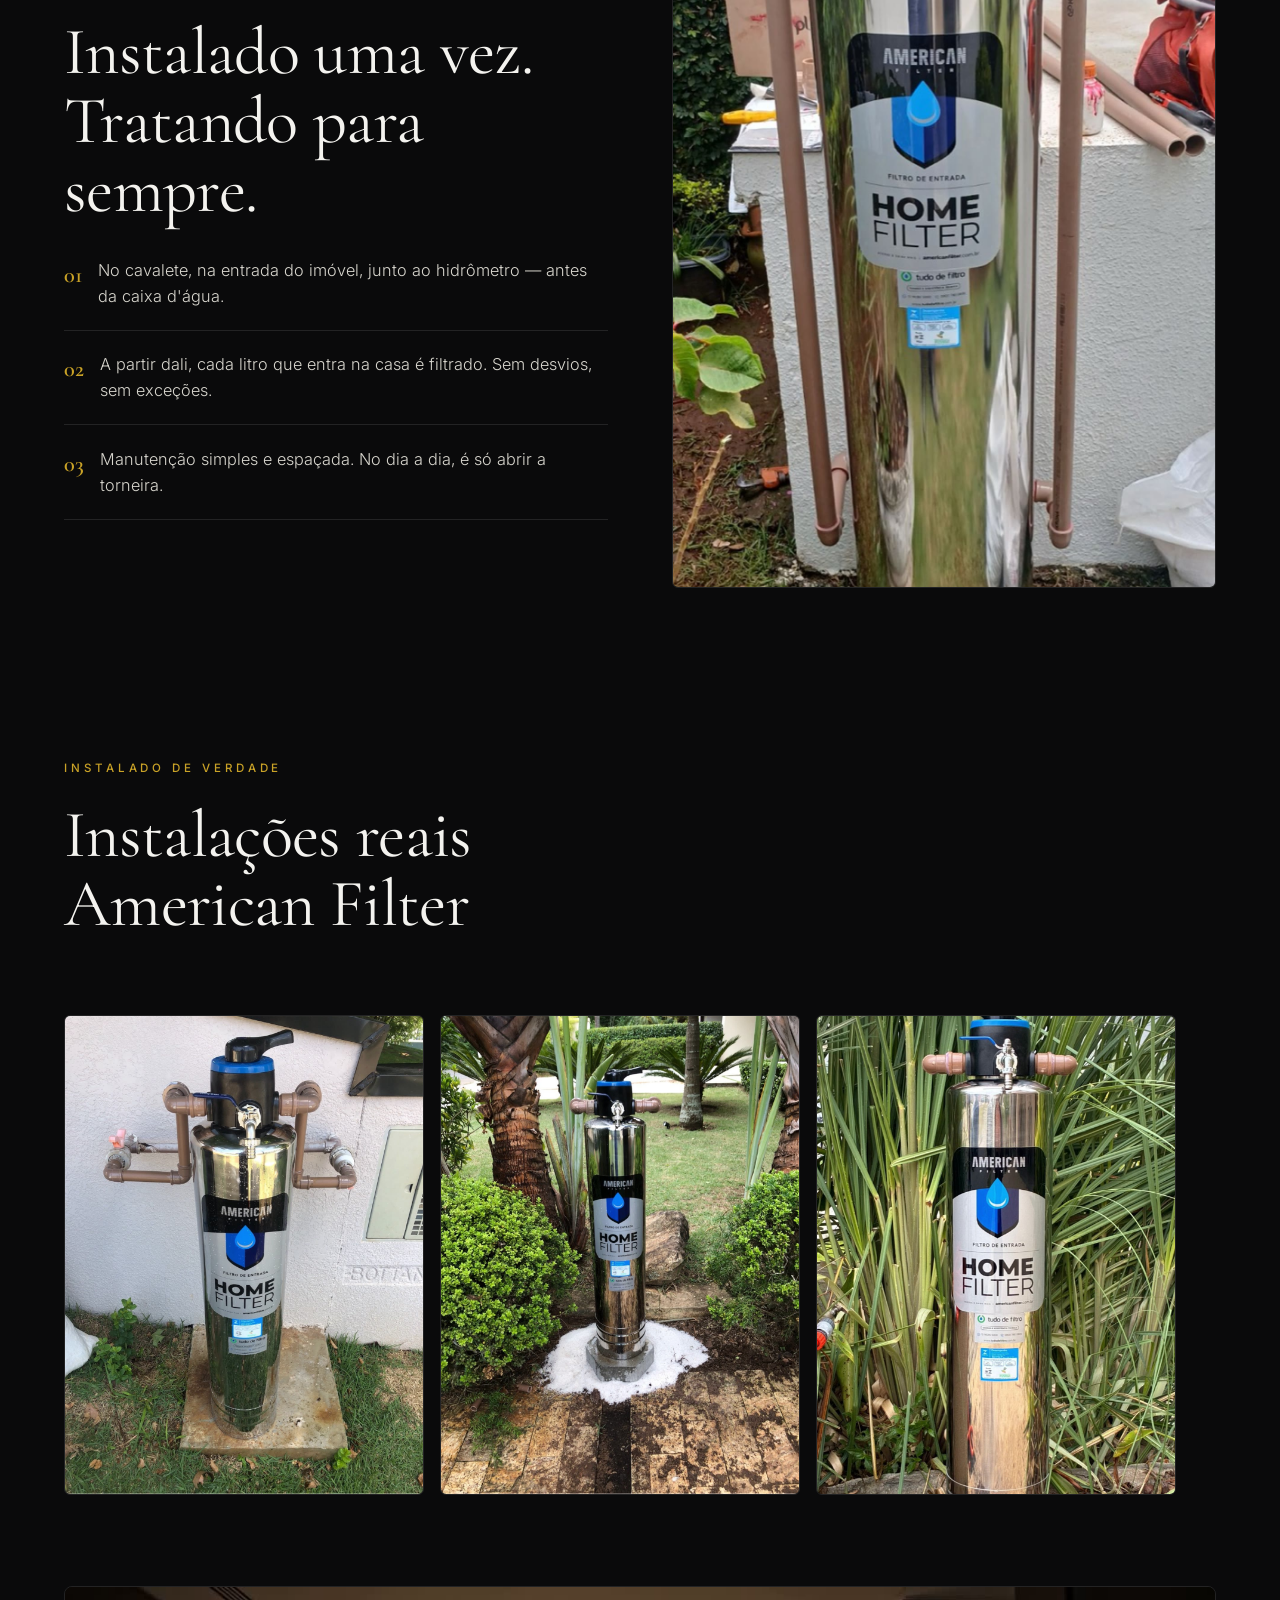
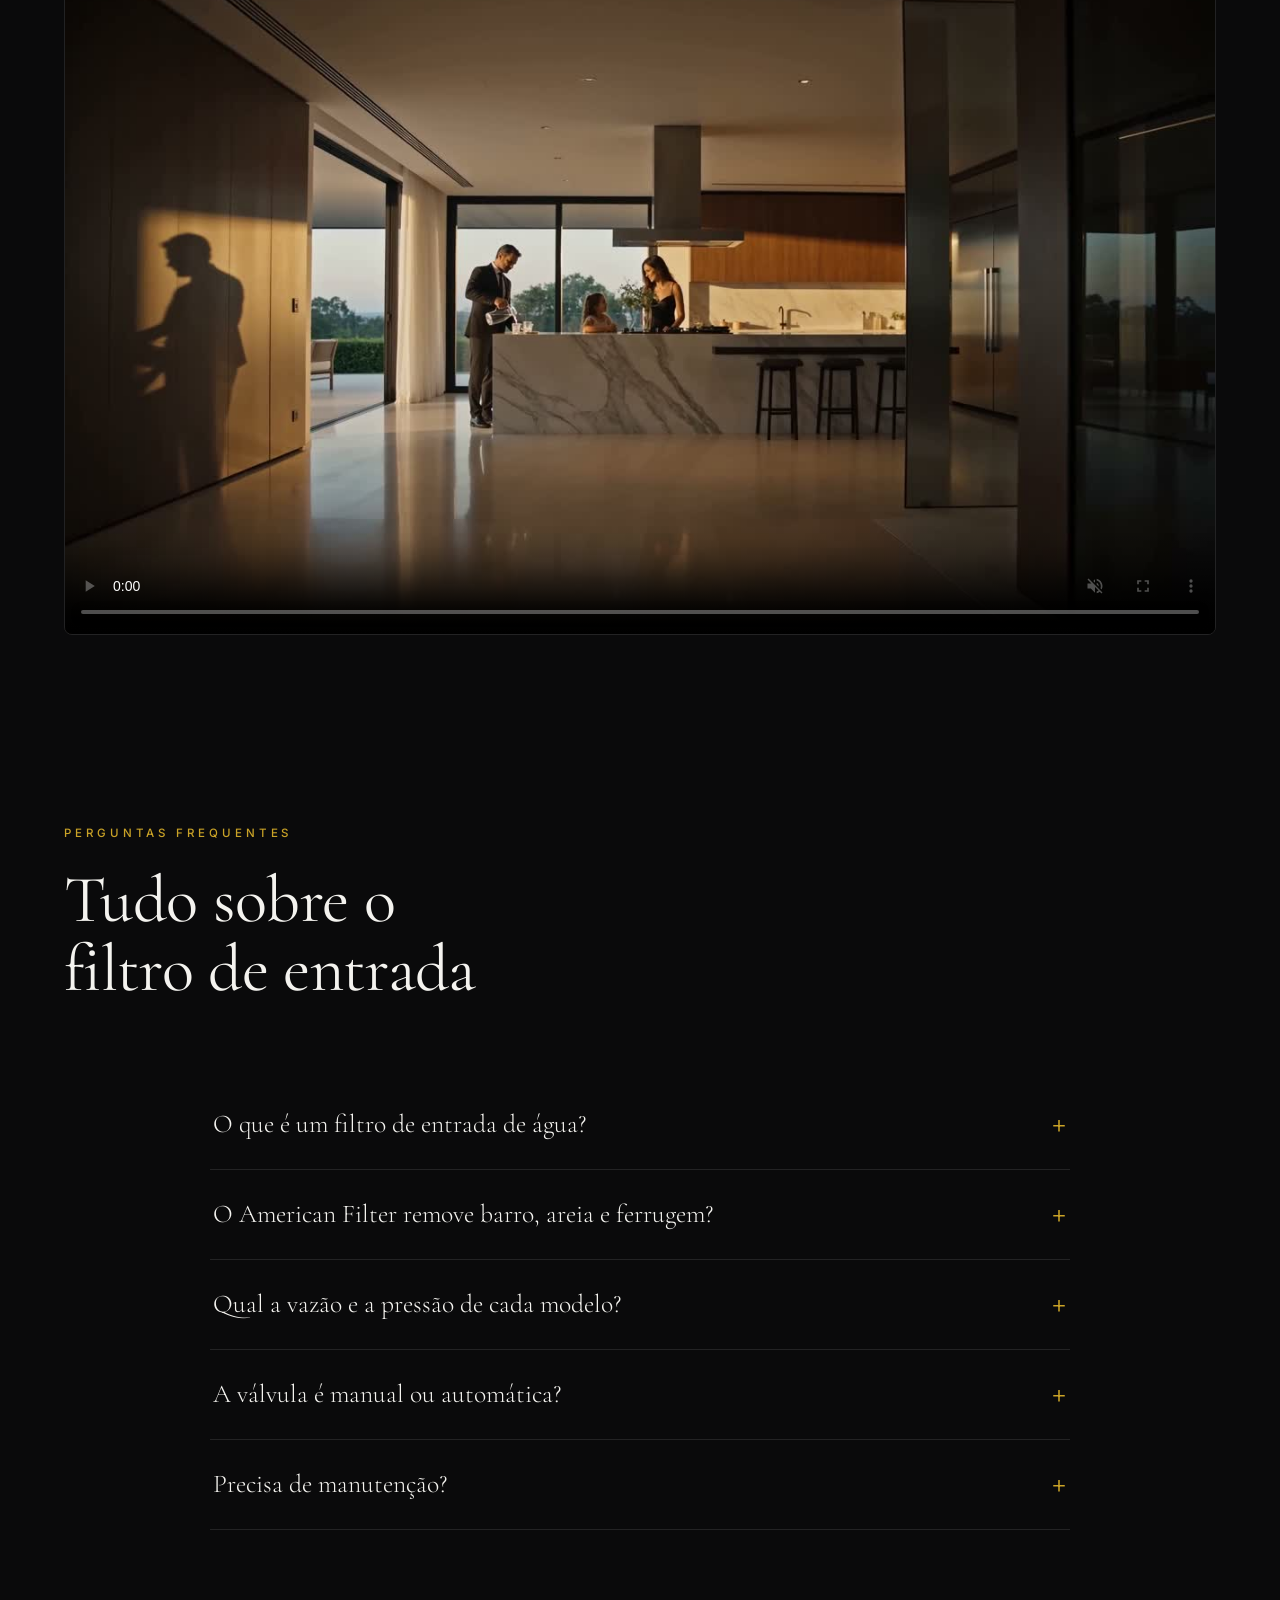
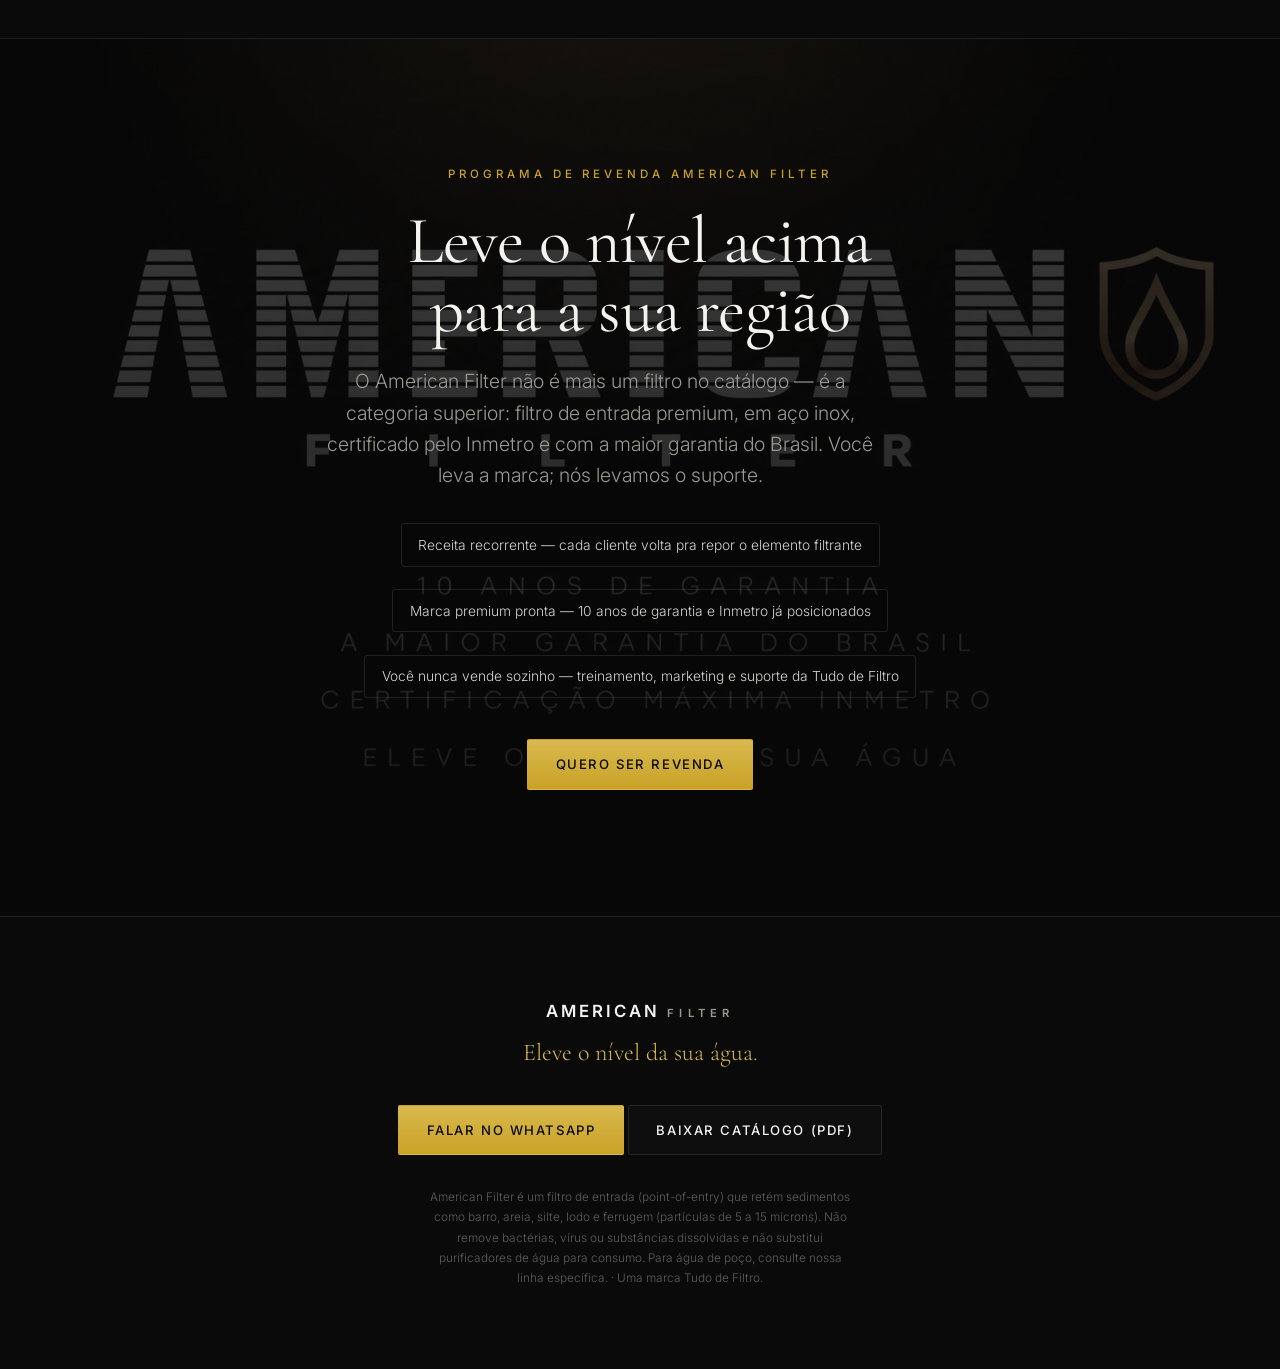
==== commit e05af78b: "Onde comprar: seção com formulário (preço só com distribuidor autorizado), CTAs do hero/nav apontam " ====
--- a/index.html
+++ b/index.html
@@ -38,7 +38,7 @@
     <a href="#linha">A Linha</a>
     <a href="revendedores.html">Revendedores</a>
   </nav>
-  <a class="btn btn--gold nav__cta" href="#" data-wa="Olá! Quero um orçamento do American Filter, o filtro de entrada que trata a água da casa toda.">Solicitar orçamento</a>
+  <a class="btn btn--gold nav__cta" href="#onde-comprar">Onde comprar</a>
   <button class="nav__burger" id="burger" aria-label="Menu"><span></span><span></span></button>
 </header>
 
@@ -53,7 +53,7 @@
     <h1 class="hero__title reveal">Água filtrada<br/>em todas as torneiras</h1>
     <p class="hero__sub reveal">Um único filtro no cavalete, junto ao hidrômetro. Toda a água que entra no imóvel passa por ele — antes da caixa d'água e de cada torneira da casa.</p>
     <div class="hero__actions reveal">
-      <a class="btn btn--gold" href="#" data-wa="Olá! Quero um orçamento do American Filter (filtro de entrada).">Solicitar orçamento</a>
+      <a class="btn btn--gold" href="#onde-comprar">Onde comprar</a>
       <a class="btn btn--ghost" href="#linha">Ver a linha</a>
     </div>
   </div>
@@ -203,6 +203,33 @@
   </div>
 </section>
 
+<!-- ONDE COMPRAR -->
+<section class="section comprar" id="onde-comprar">
+  <div class="comprar__grid">
+    <div class="reveal">
+      <p class="eyebrow">Onde comprar</p>
+      <h2 class="h2">Compre com um<br/>distribuidor autorizado</h2>
+      <p class="lead">Preço e condições são tratados diretamente com o distribuidor autorizado American Filter. Preencha ao lado e te conectamos com o distribuidor mais próximo de você — com atendimento, instalação e garantia oficial.</p>
+      <p class="comprar__alt">Já sabe sua região? <a href="revendedores.html">Ver revendedores &rarr;</a></p>
+    </div>
+    <form class="form" id="buyForm" novalidate>
+      <div class="form__row"><label>Nome<input name="nome" required placeholder="Seu nome" /></label></div>
+      <div class="form__row"><label>Cidade / Estado<input name="cidade" required placeholder="Ex.: São José dos Campos / SP" /></label></div>
+      <div class="form__row"><label>WhatsApp<input name="fone" required placeholder="(00) 00000-0000" /></label></div>
+      <div class="form__two">
+        <label>Modelo de interesse
+          <select name="modelo"><option value="Ainda não sei">Ainda não sei</option><option>8×35 (1.000 L/h)</option><option>10×54 (2.500 L/h)</option><option>12×54 (3.500 L/h)</option><option>14×65 (5.000 L/h)</option></select>
+        </label>
+        <label>Aplicação
+          <select name="aplicacao"><option>Residência</option><option>Condomínio</option><option>Indústria / Comércio</option><option>Revenda</option></select>
+        </label>
+      </div>
+      <button type="submit" class="btn btn--gold form__submit">Quero comprar</button>
+      <p class="form__note">Ao enviar, você fala direto com nosso distribuidor pelo WhatsApp.</p>
+    </form>
+  </div>
+</section>
+
 <!-- GARANTIA -->
 <section class="garantia" id="garantia">
   <div class="garantia__inner">
--- a/css/styles.css
+++ b/css/styles.css
@@ -144,6 +144,21 @@
 .ficha__specs li{display:flex;justify-content:space-between;gap:1rem;padding:.7rem 0;border-bottom:1px solid var(--line);font-size:.95rem}
 .ficha__specs .k{color:var(--mut)} .ficha__specs .v{color:var(--ink);text-align:right;font-weight:500}
 
+/* ONDE COMPRAR */
+.comprar__grid{display:grid;grid-template-columns:1fr 1fr;gap:clamp(30px,5vw,70px);align-items:center}
+.comprar__alt{margin-top:1.6rem;color:var(--mut);font-size:.95rem}
+.comprar__alt a{color:var(--gold);border-bottom:1px solid transparent;transition:border .3s}
+.comprar__alt a:hover{border-color:var(--gold)}
+.form{background:var(--bg2);border:1px solid var(--line);border-radius:10px;padding:clamp(24px,3vw,40px);display:grid;gap:1rem}
+.form label{display:grid;gap:.45rem;font-size:.78rem;letter-spacing:.1em;text-transform:uppercase;color:var(--mut)}
+.form input,.form select{background:rgba(255,255,255,.04);border:1px solid var(--line);color:var(--ink);
+  font-family:var(--sans);font-size:1rem;font-weight:300;padding:.9em 1em;border-radius:4px;outline:none;width:100%}
+.form input:focus,.form select:focus{border-color:var(--gold)}
+.form select{appearance:none;cursor:pointer}
+.form__two{display:grid;grid-template-columns:1fr 1fr;gap:1rem}
+.form__submit{justify-content:center;margin-top:.4rem}
+.form__note{font-size:.78rem;color:var(--mut);text-align:center}
+
 /* GARANTIA */
 .garantia{background:linear-gradient(180deg,#0d0d0f,#070708);border-top:1px solid var(--line);border-bottom:1px solid var(--line)}
 .garantia__inner{max-width:var(--max);margin:0 auto;padding:clamp(80px,12vh,150px) var(--pad);text-align:center}
@@ -272,7 +287,7 @@
   .benefits__grid{grid-template-columns:repeat(2,1fr)}
   .apps__grid{grid-template-columns:1fr}
   .tech__grid{grid-template-columns:1fr}
-  .beforeafter,.install,.linha__stage,.auto,.elem{grid-template-columns:1fr}
+  .beforeafter,.install,.linha__stage,.auto,.elem,.comprar__grid{grid-template-columns:1fr}
   .elem--rev{direction:ltr}
   .nav__links{display:none}
   .nav__cta{display:none}
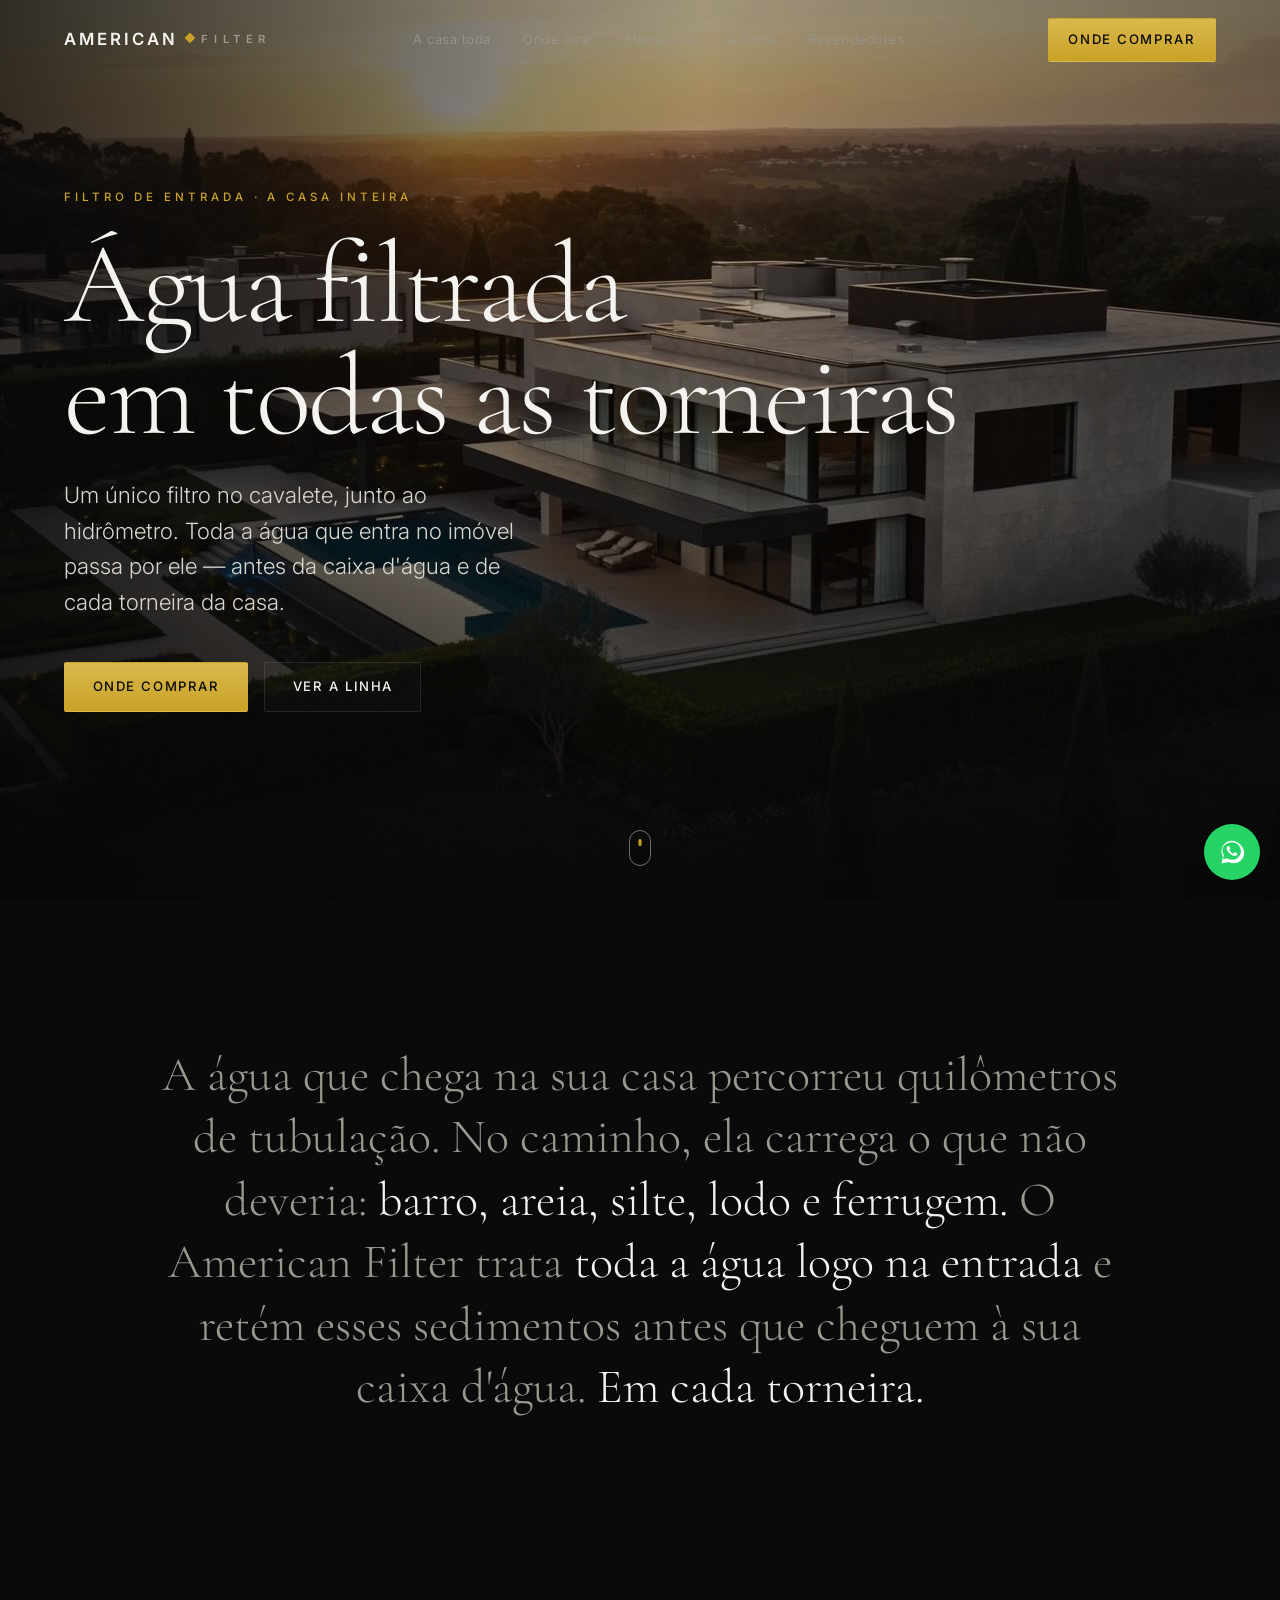
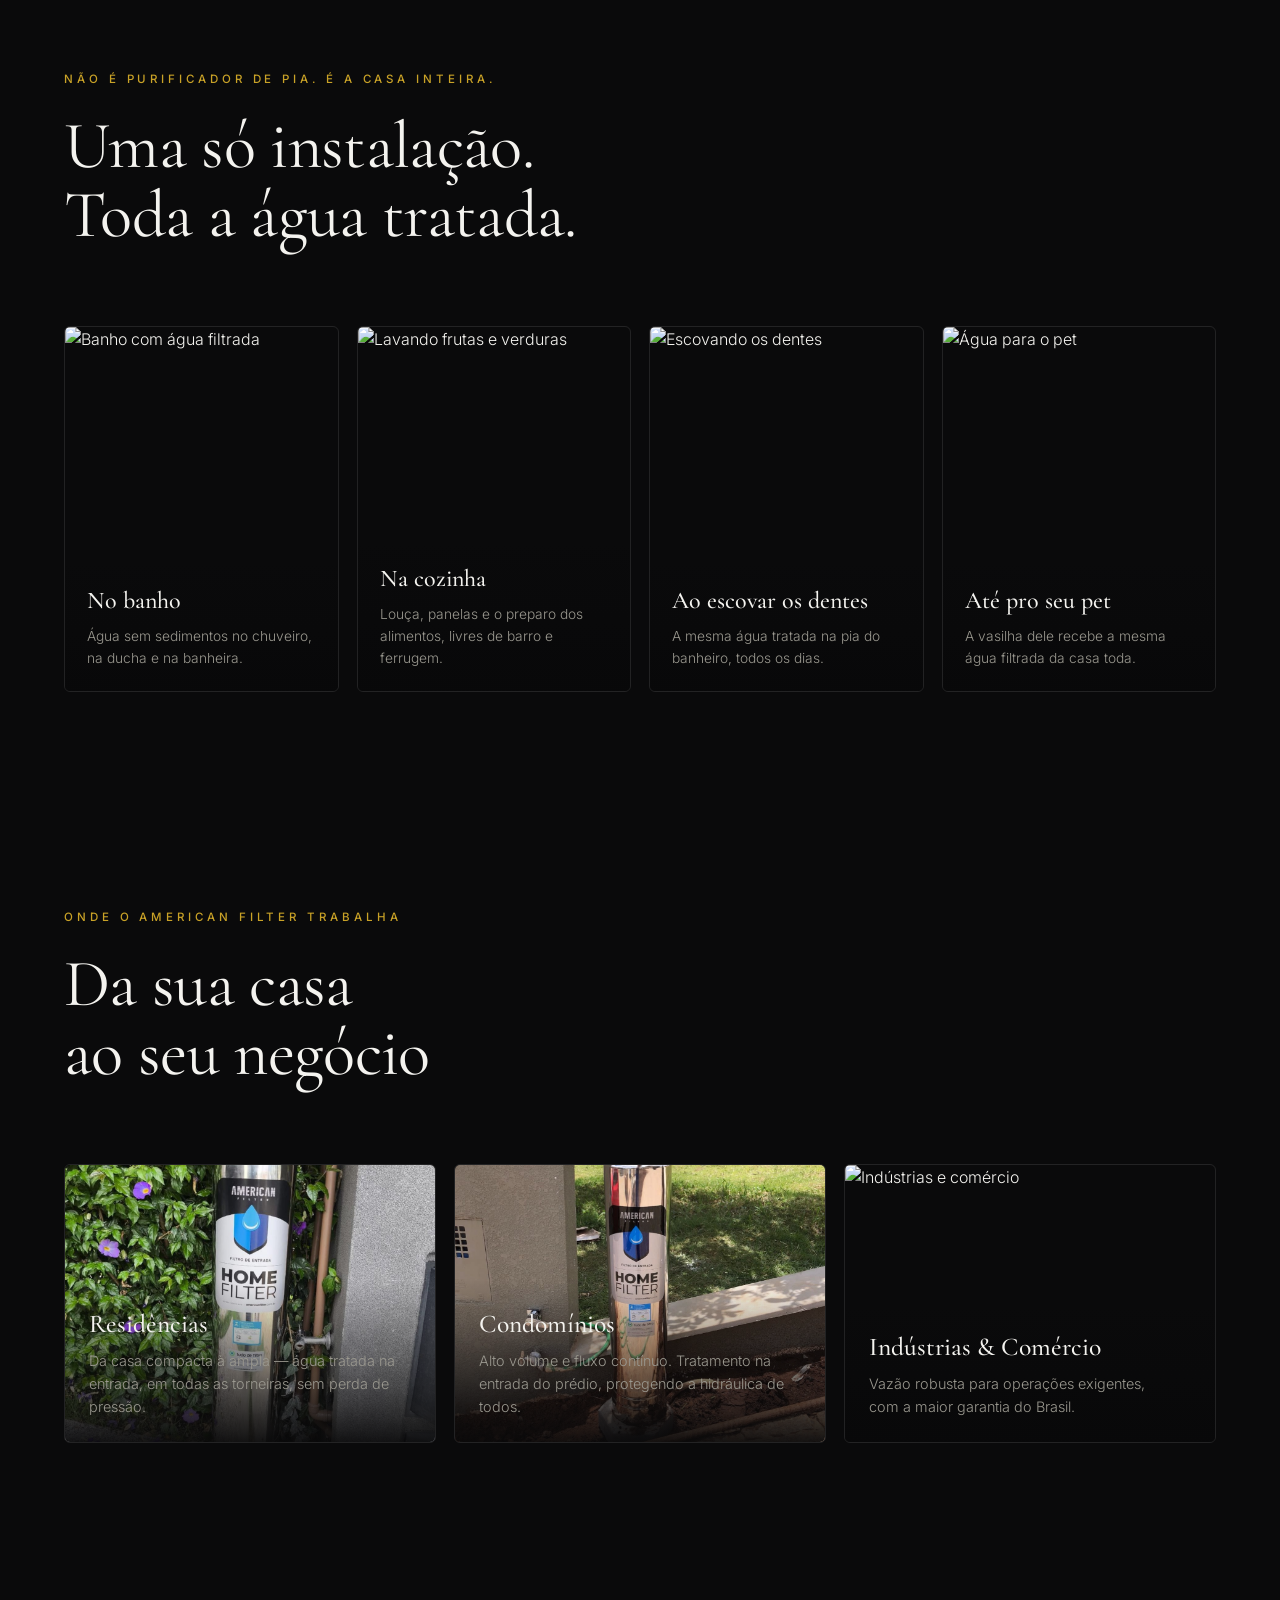
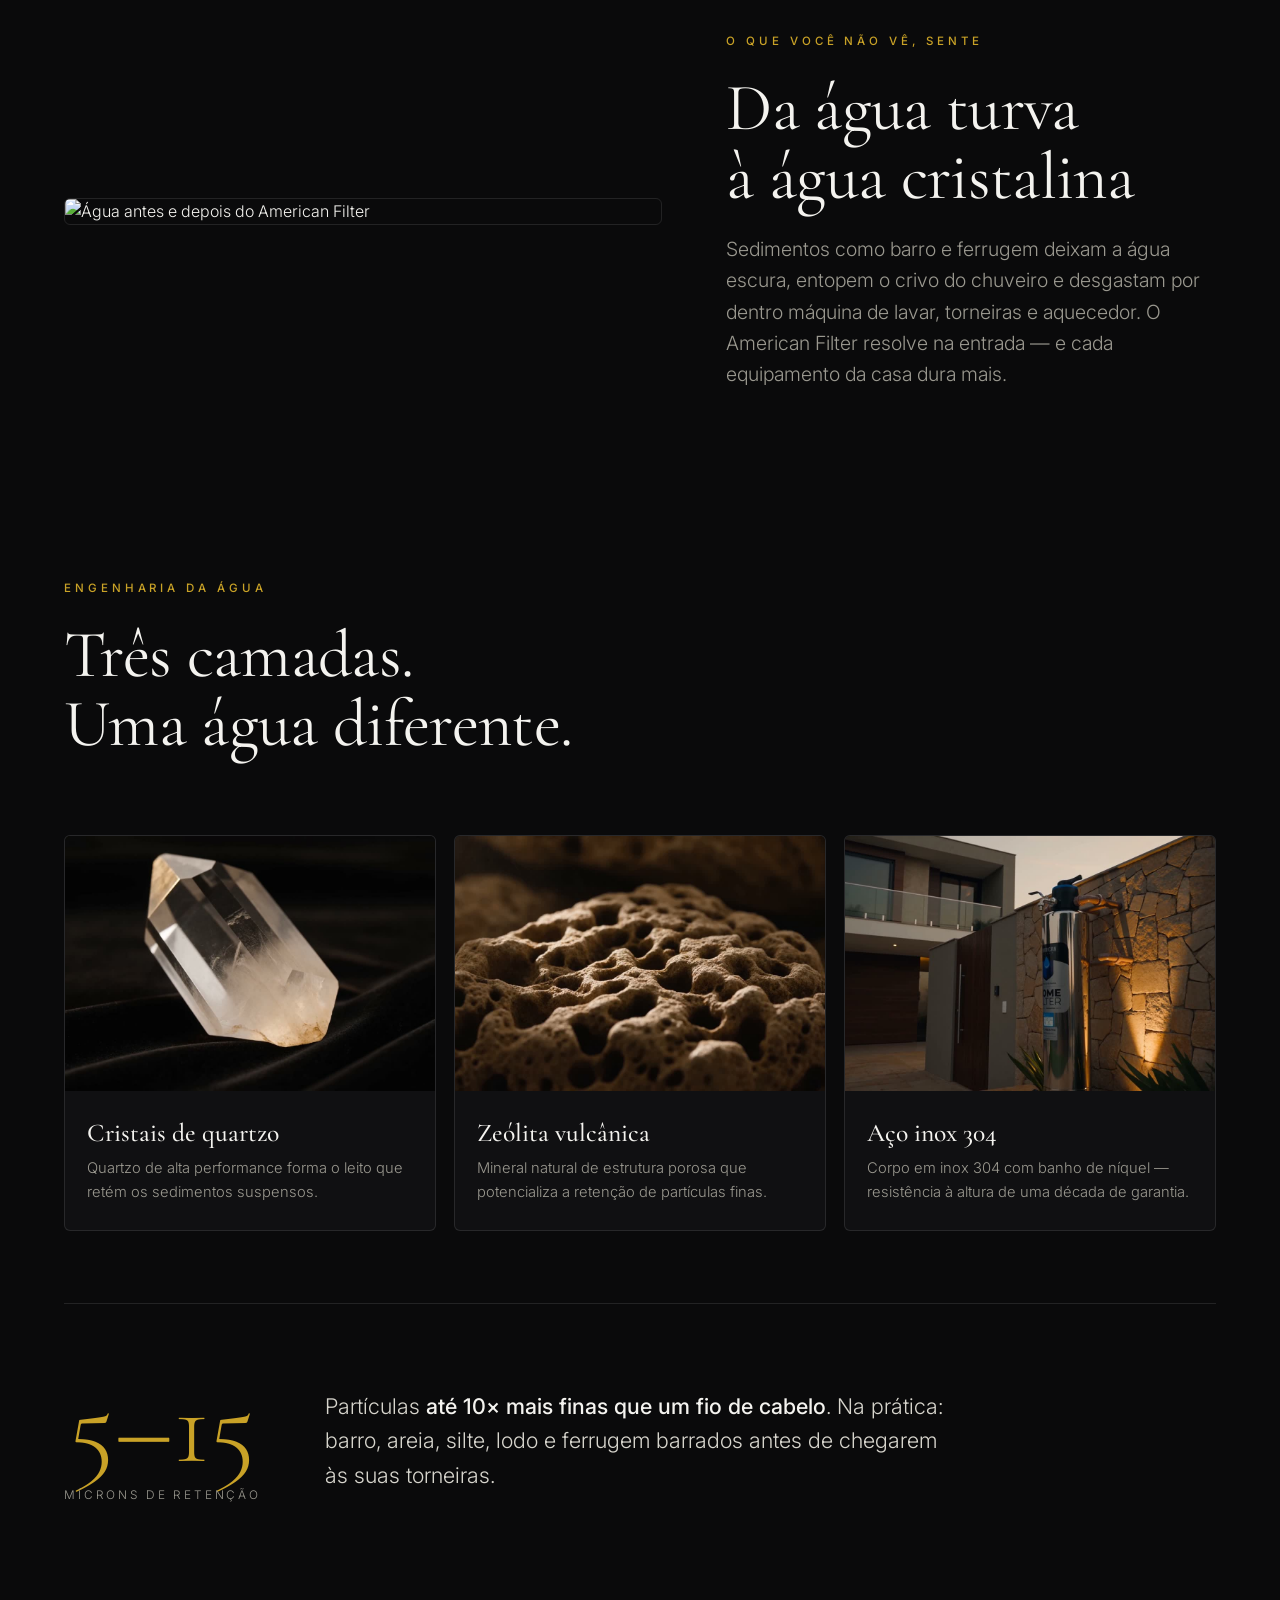
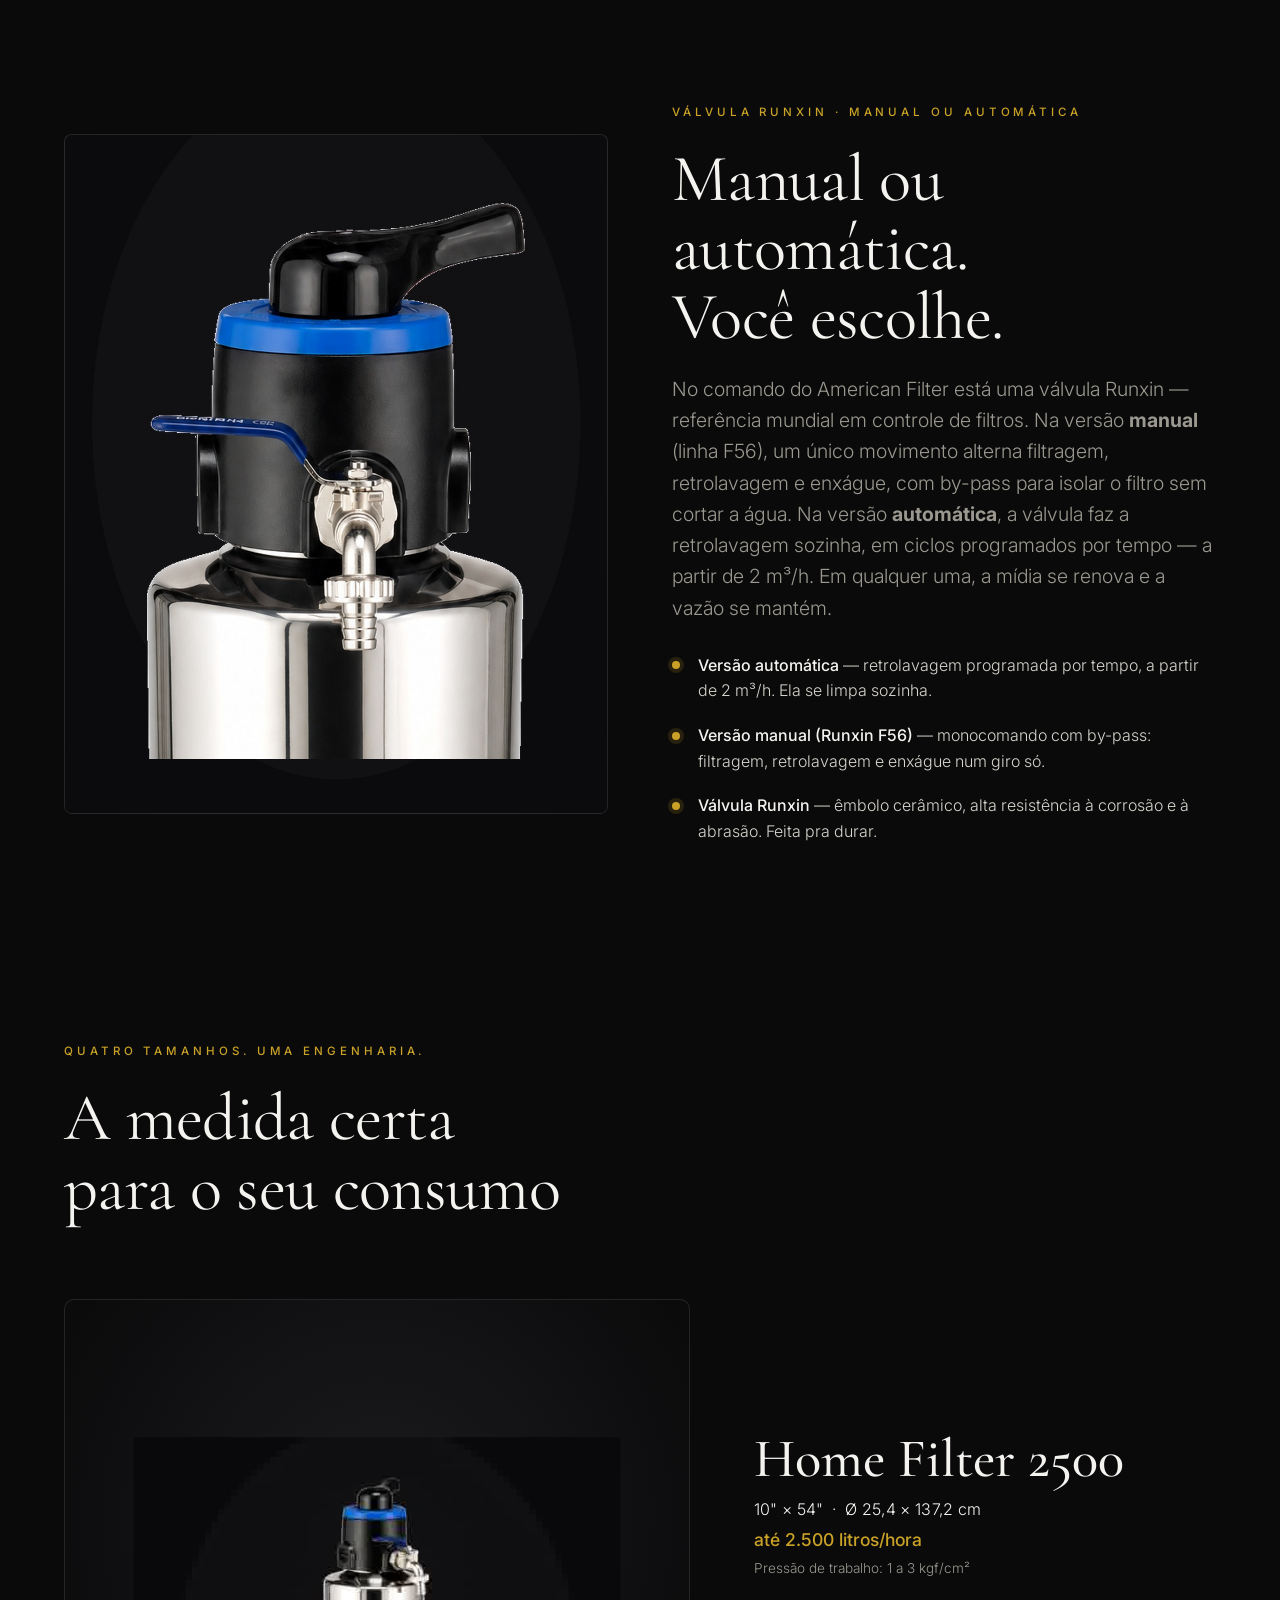
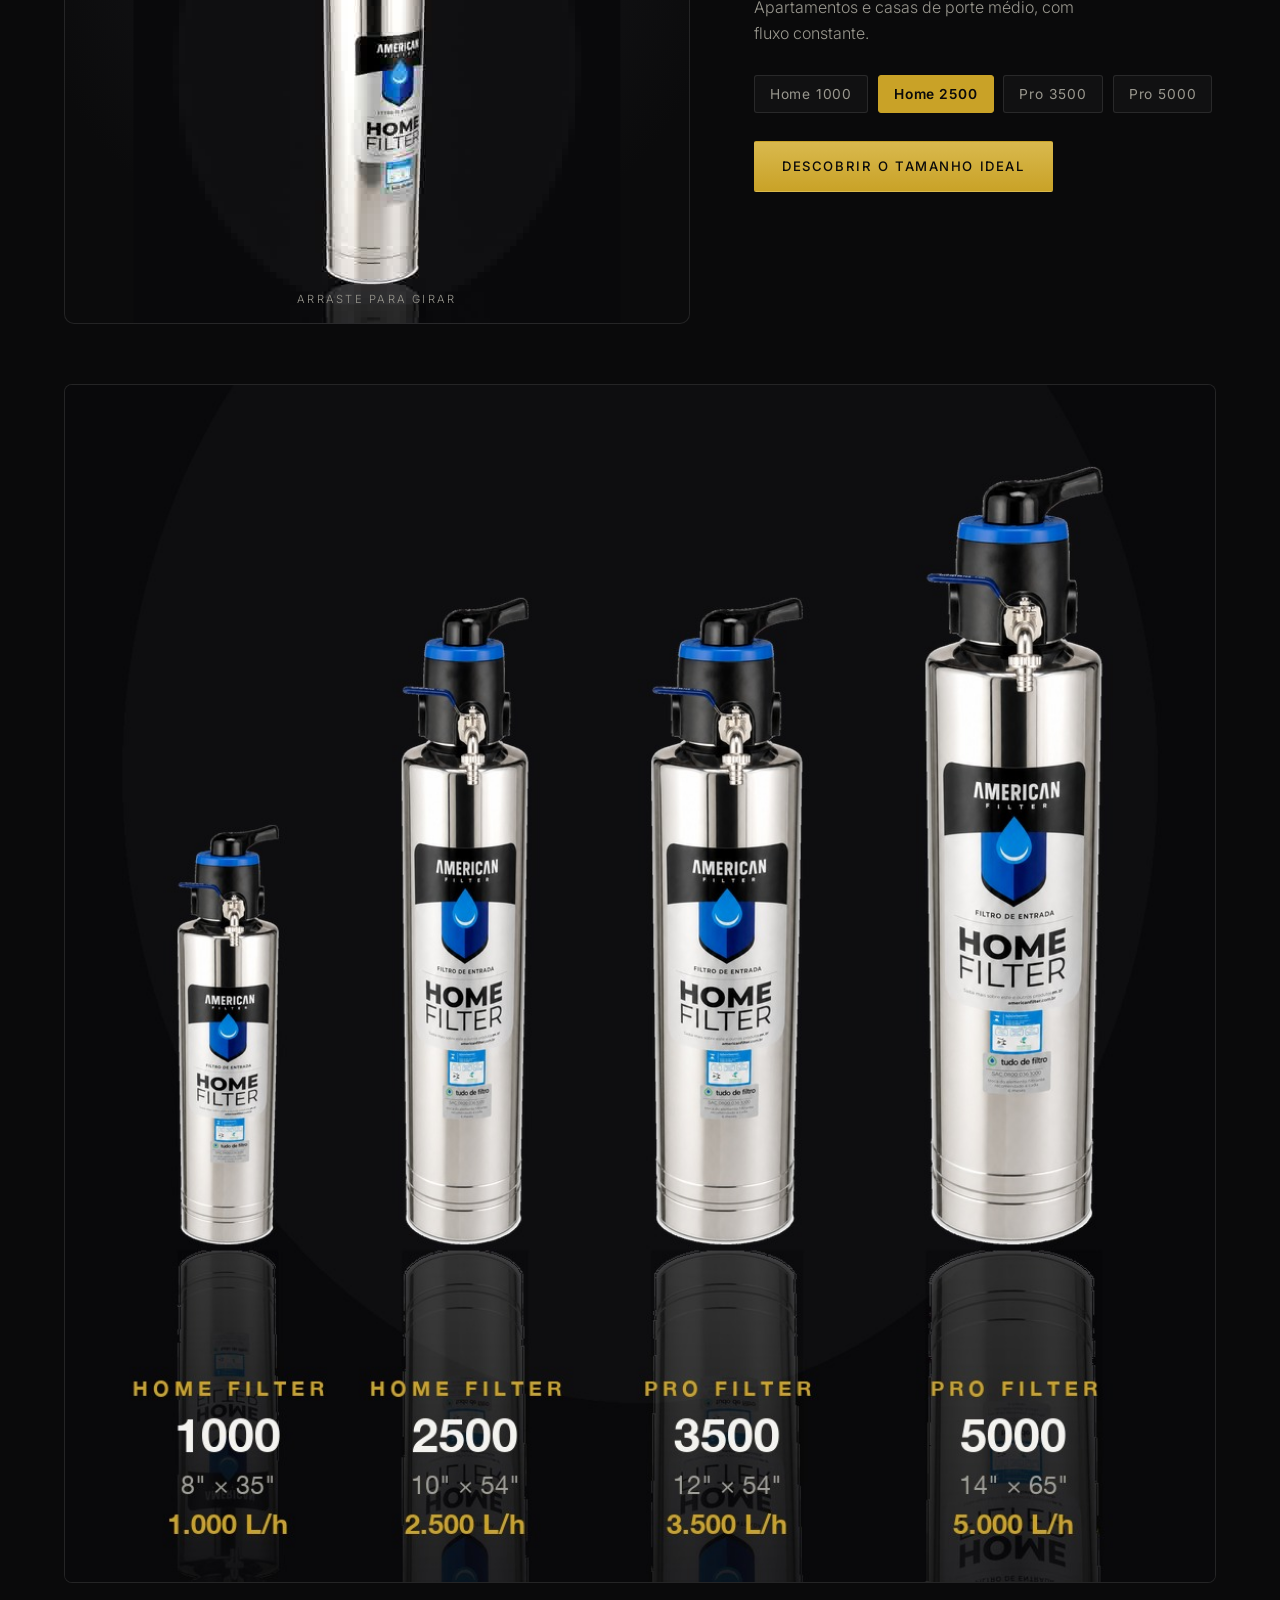
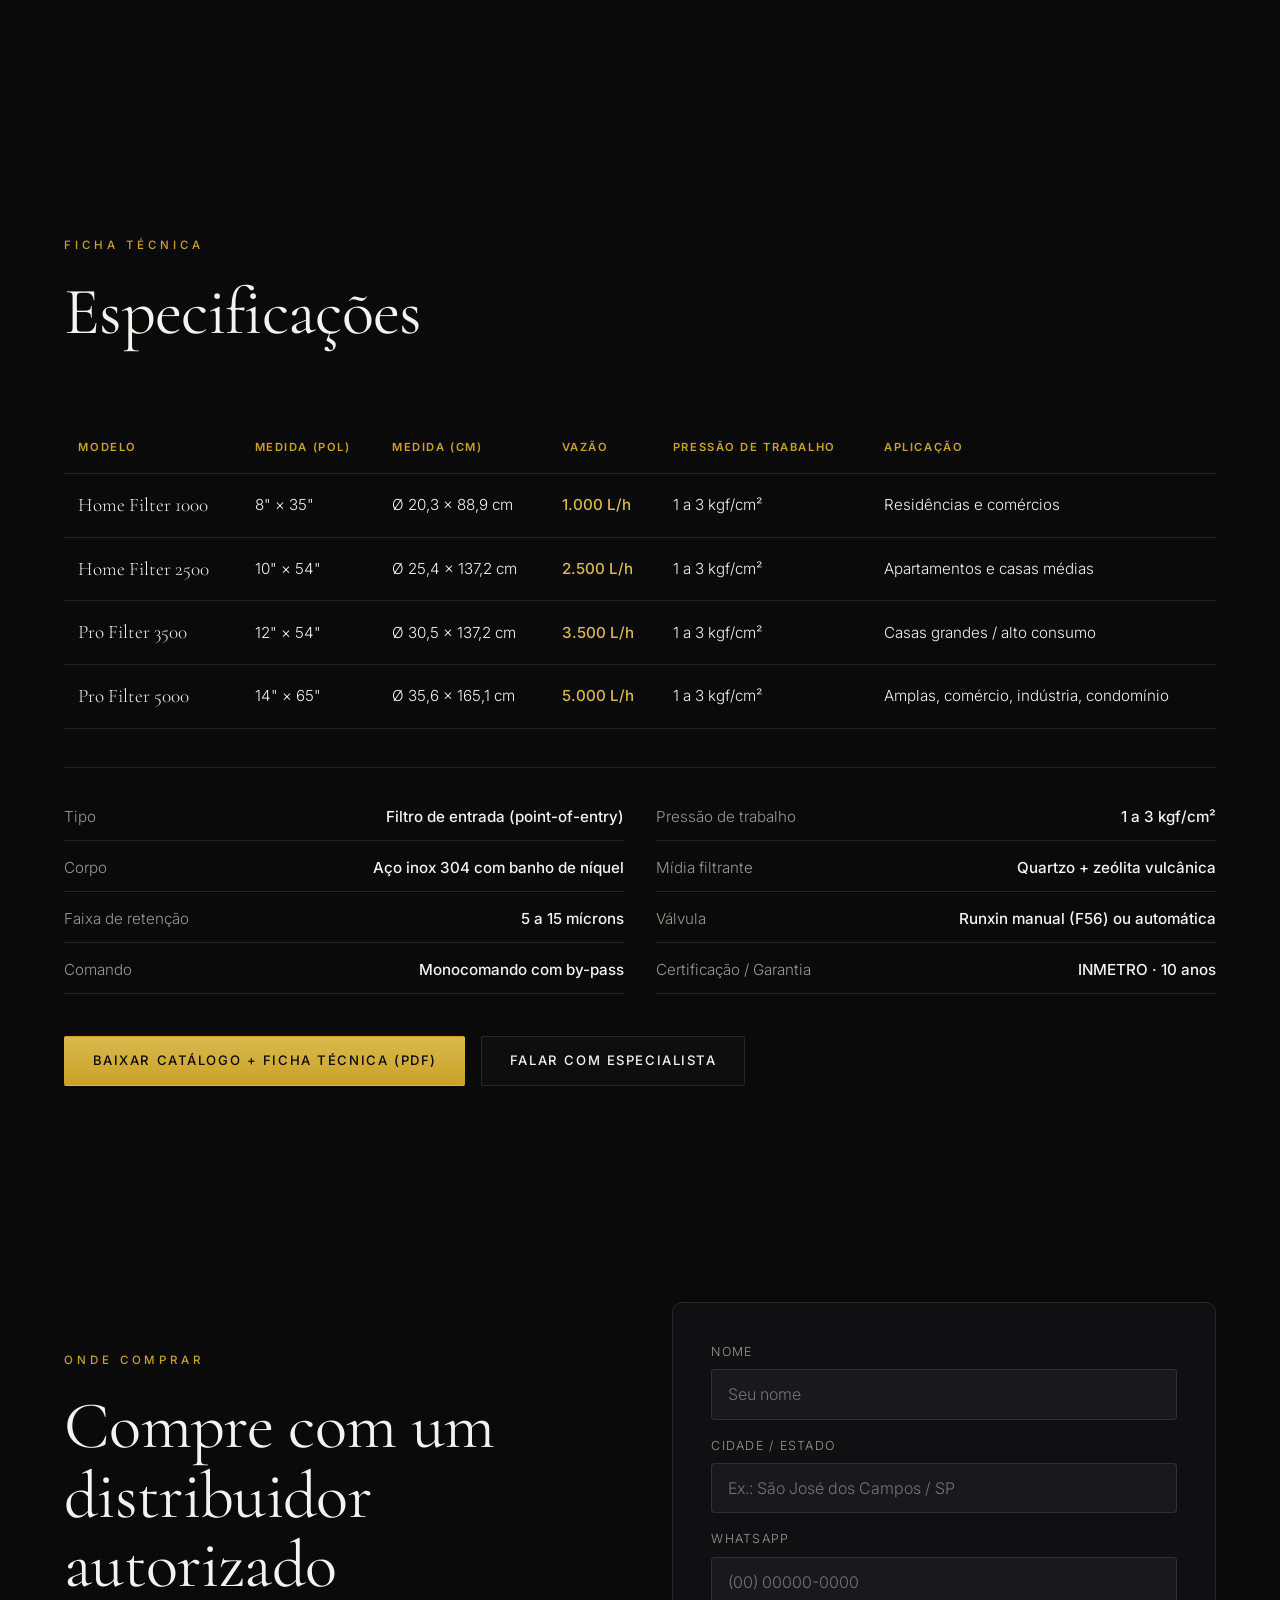
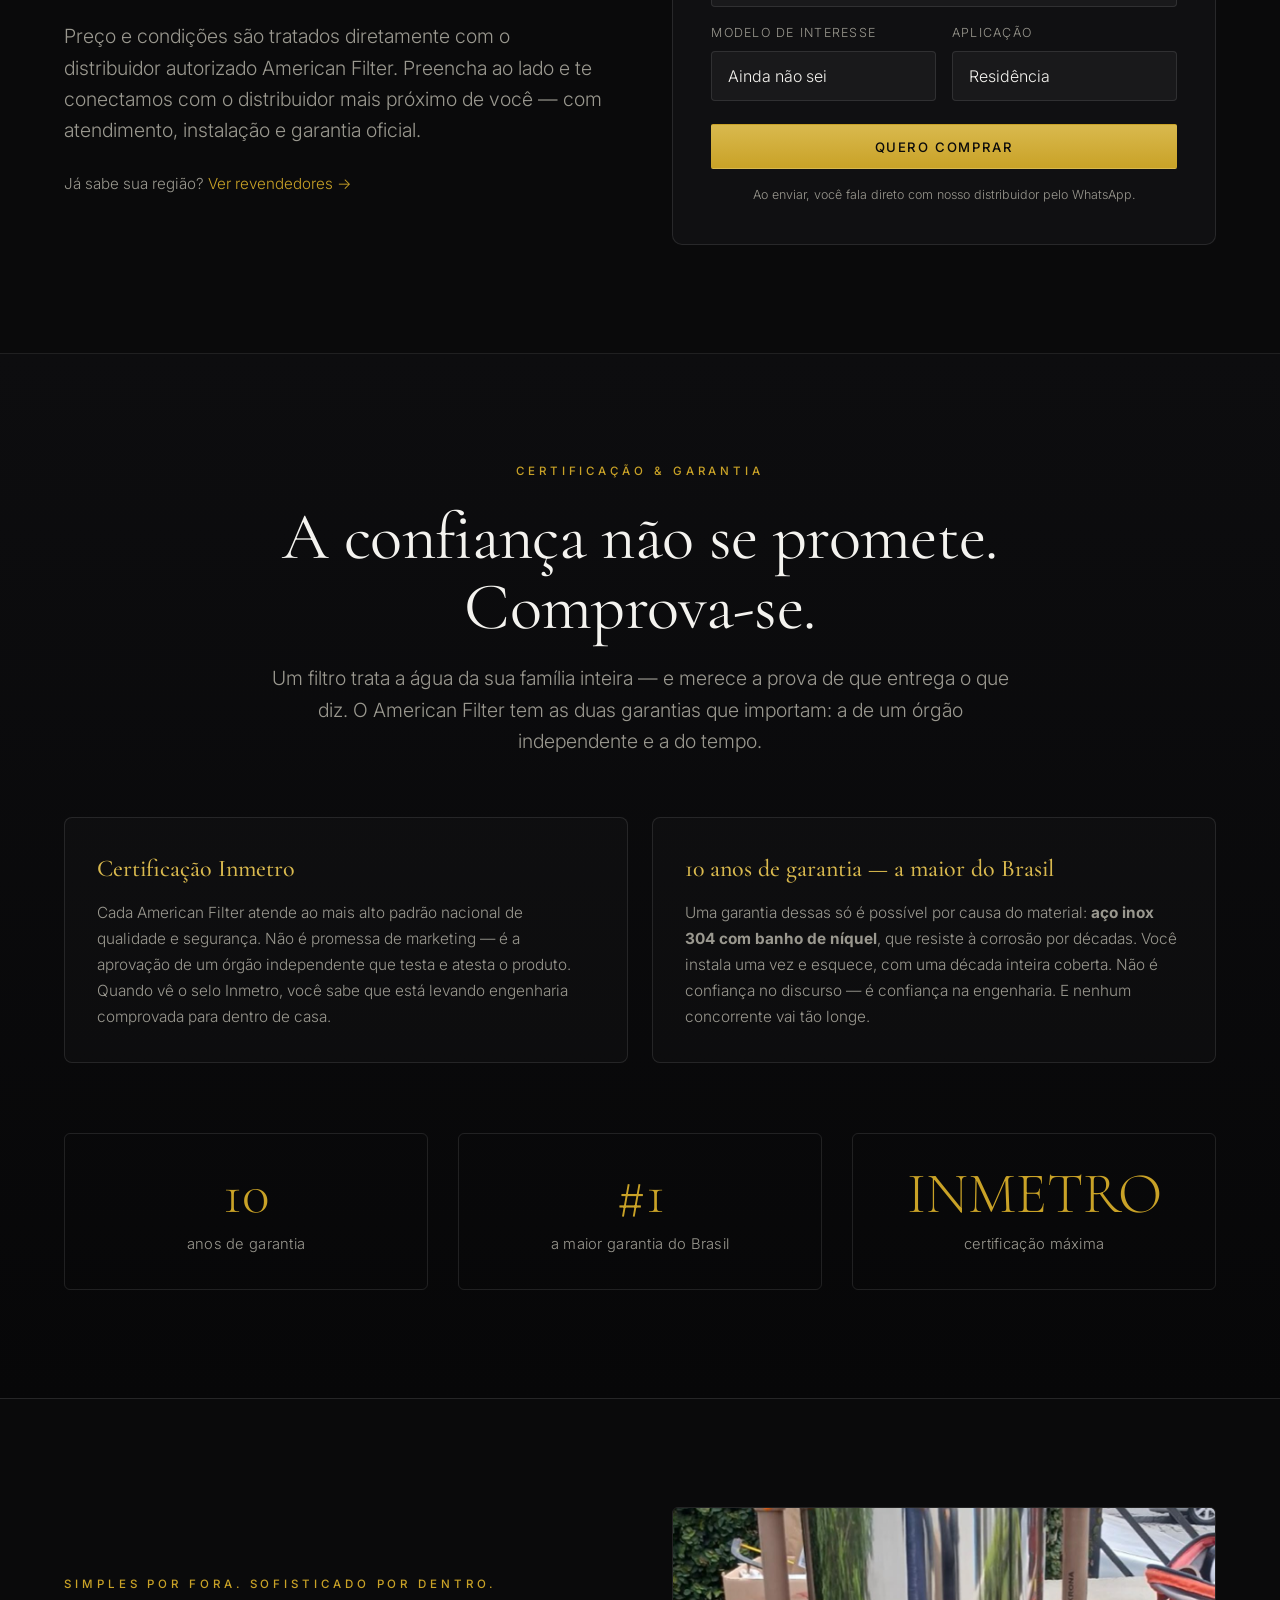
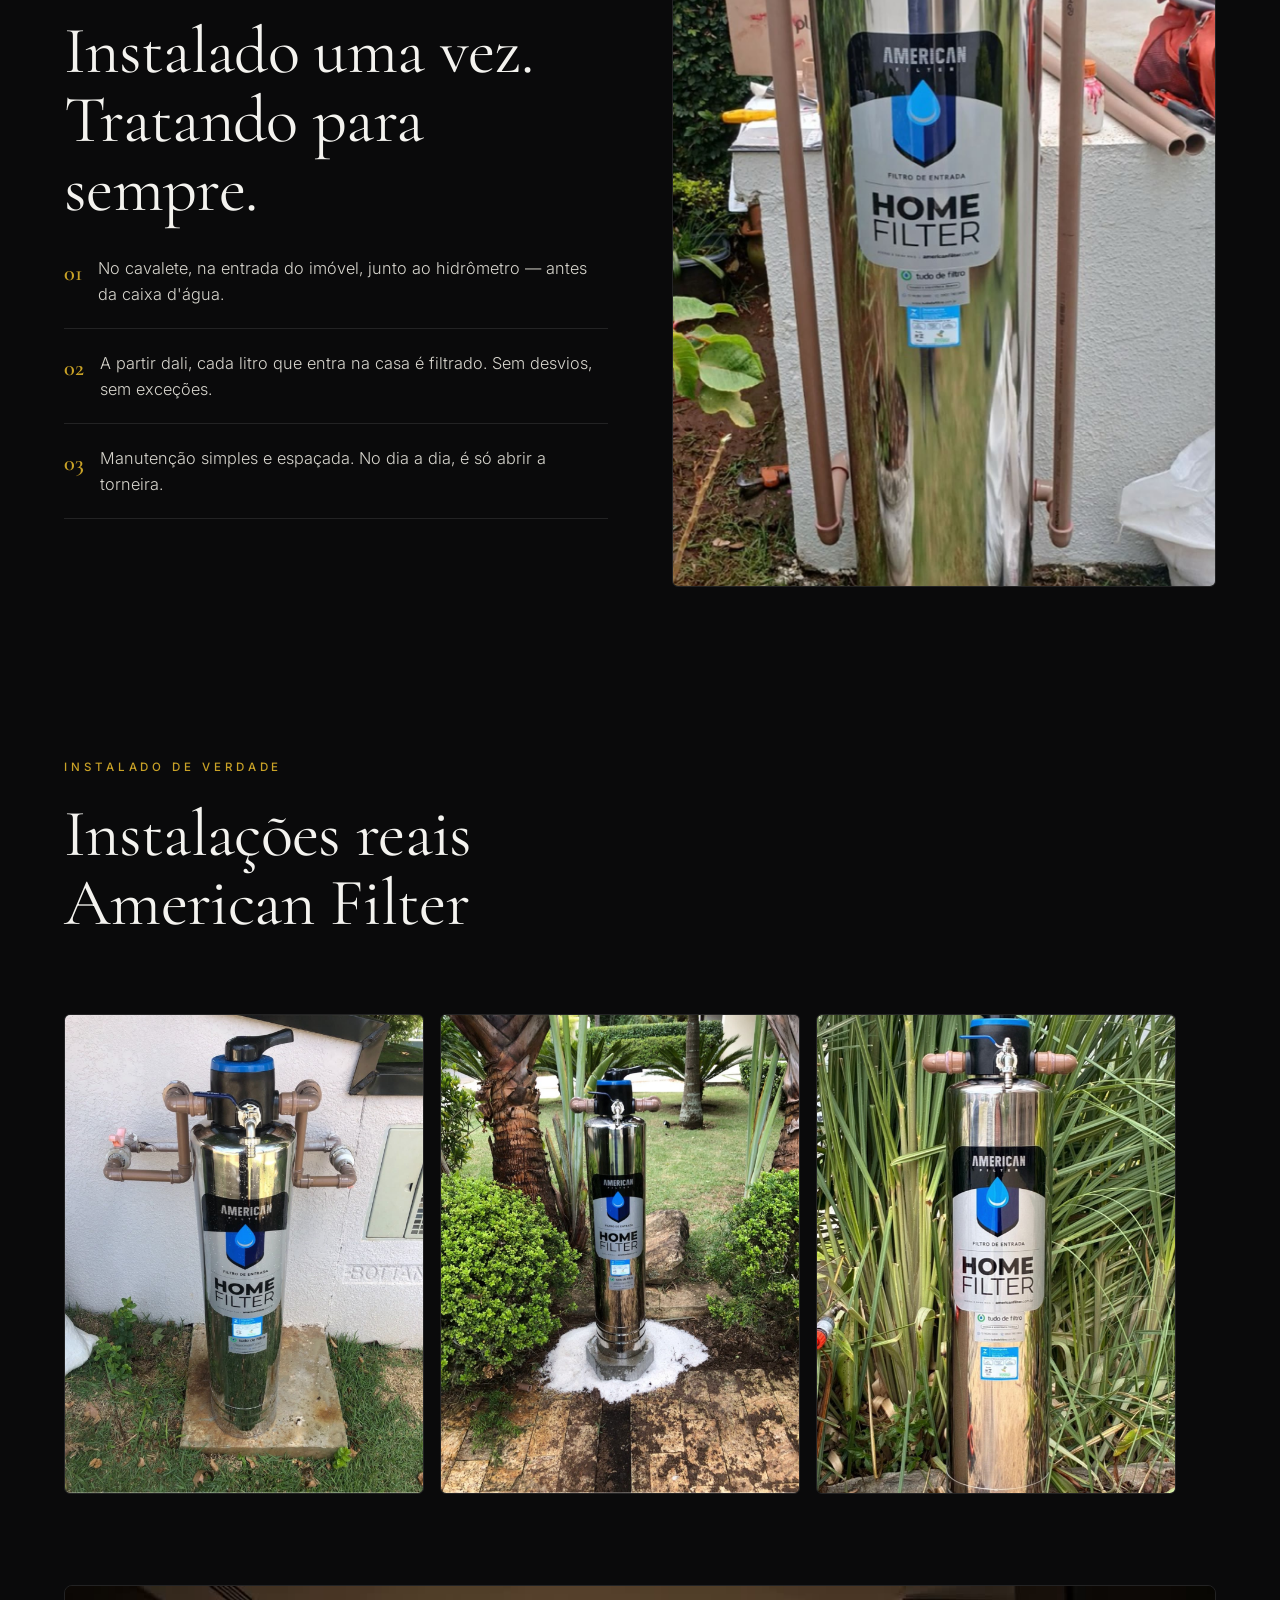
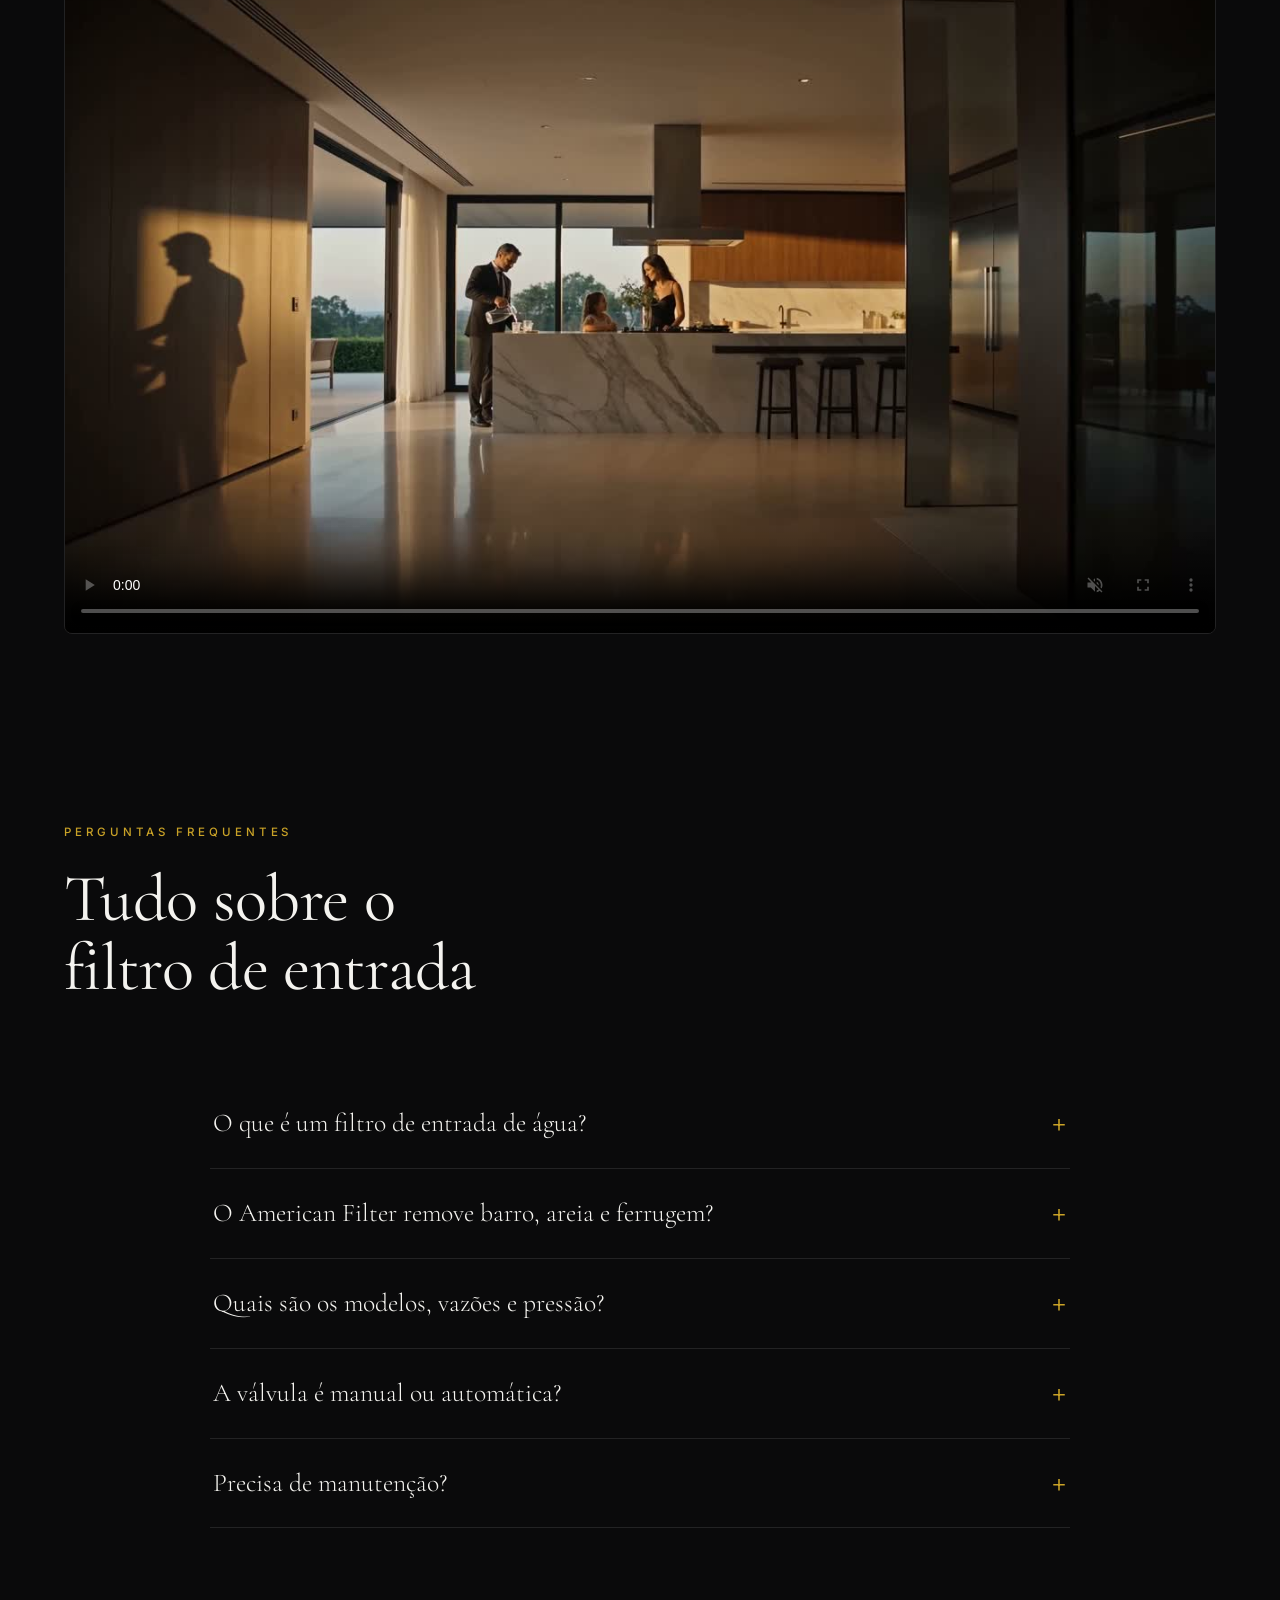
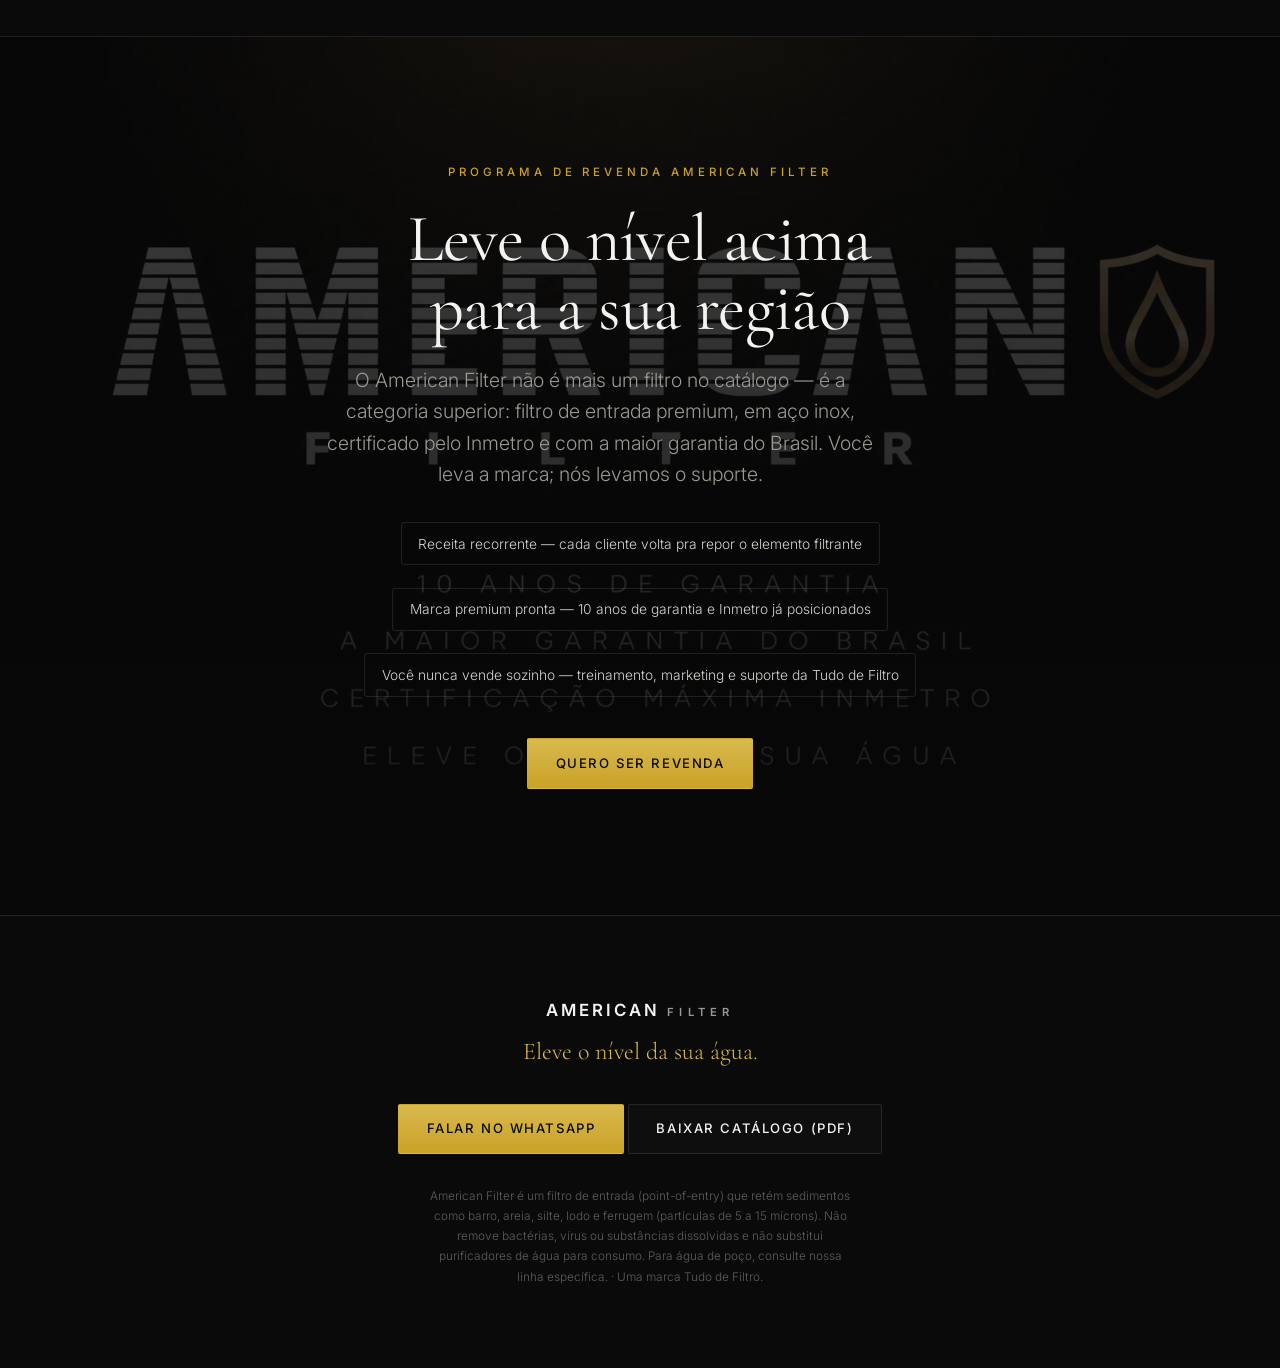
==== commit eac98783: "Nomes comerciais (Home Filter 1000/2500, Pro Filter 3500/5000) em todo o site+PDF; visualizador 360 " ====
--- a/index.html
+++ b/index.html
@@ -20,7 +20,7 @@
 {"@context":"https://schema.org","@type":"Product","name":"American Filter — Filtro de Entrada de Água","image":"https://paulinhotdf.github.io/american-filter-site/assets/img/linha_proporcao.jpg","brand":{"@type":"Brand","name":"American Filter"},"manufacturer":{"@type":"Organization","name":"Tudo de Filtro"},"material":"Aço inox 304","description":"Filtro de entrada instalado no cavalete que trata toda a água do imóvel, retendo sedimentos de 5 a 15 mícrons (barro, areia, silte, lodo e ferrugem). Aço inox 304, elementos de quartzo e zeólita, válvula Runxin manual ou automática.","additionalProperty":[{"@type":"PropertyValue","name":"Certificação","value":"Inmetro"},{"@type":"PropertyValue","name":"Garantia","value":"10 anos"},{"@type":"PropertyValue","name":"Faixa de retenção","value":"5 a 15 mícrons"},{"@type":"PropertyValue","name":"Pressão de trabalho","value":"1 a 3 kgf/cm²"}],"hasMeasurement":[{"@type":"QuantitativeValue","name":"Vazão 8x35","value":1000,"unitText":"litros/hora"},{"@type":"QuantitativeValue","name":"Vazão 10x54","value":2500,"unitText":"litros/hora"},{"@type":"QuantitativeValue","name":"Vazão 12x54","value":3500,"unitText":"litros/hora"},{"@type":"QuantitativeValue","name":"Vazão 14x65","value":5000,"unitText":"litros/hora"}]}
 </script>
 <script type="application/ld+json">
-{"@context":"https://schema.org","@type":"FAQPage","mainEntity":[{"@type":"Question","name":"O que é um filtro de entrada de água?","acceptedAnswer":{"@type":"Answer","text":"É um filtro instalado no cavalete, junto ao hidrômetro, antes da caixa d'água. Toda a água que entra no imóvel passa por ele, garantindo água filtrada em todas as torneiras."}},{"@type":"Question","name":"O American Filter remove barro, areia e ferrugem?","acceptedAnswer":{"@type":"Answer","text":"Sim. Retém sedimentos de 5 a 15 mícrons: barro, areia, silte, lodo e ferrugem. Não remove bactérias, vírus ou substâncias dissolvidas."}},{"@type":"Question","name":"Qual a vazão e a pressão dos modelos do American Filter?","acceptedAnswer":{"@type":"Answer","text":"8x35 entrega 1.000 L/h, 10x54 entrega 2.500 L/h, 12x54 entrega 3.500 L/h e 14x65 entrega 5.000 L/h. A pressão de trabalho é de 1 a 3 kgf/cm² em todos os modelos."}},{"@type":"Question","name":"A válvula é manual ou automática?","acceptedAnswer":{"@type":"Answer","text":"As duas opções existem: válvula Runxin manual (linha F56) monocomando com by-pass, ou automática com retrolavagem programada por tempo a partir de 2 m³/h."}}]}
+{"@context":"https://schema.org","@type":"FAQPage","mainEntity":[{"@type":"Question","name":"O que é um filtro de entrada de água?","acceptedAnswer":{"@type":"Answer","text":"É um filtro instalado no cavalete, junto ao hidrômetro, antes da caixa d'água. Toda a água que entra no imóvel passa por ele, garantindo água filtrada em todas as torneiras."}},{"@type":"Question","name":"O American Filter remove barro, areia e ferrugem?","acceptedAnswer":{"@type":"Answer","text":"Sim. Retém sedimentos de 5 a 15 mícrons: barro, areia, silte, lodo e ferrugem. Não remove bactérias, vírus ou substâncias dissolvidas."}},{"@type":"Question","name":"Quais são os modelos, vazões e pressão do American Filter?","acceptedAnswer":{"@type":"Answer","text":"Home Filter 1000 (8x35, 1.000 L/h), Home Filter 2500 (10x54, 2.500 L/h), Pro Filter 3500 (12x54, 3.500 L/h) e Pro Filter 5000 (14x65, 5.000 L/h). Pressão de trabalho de 1 a 3 kgf/cm² em todos os modelos."}},{"@type":"Question","name":"A válvula é manual ou automática?","acceptedAnswer":{"@type":"Answer","text":"As duas opções existem: válvula Runxin manual (linha F56) monocomando com by-pass, ou automática com retrolavagem programada por tempo a partir de 2 m³/h."}}]}
 </script>
 </head>
 <body>
@@ -147,21 +147,22 @@
   </div>
   <div class="linha__stage">
     <div class="viewer" id="viewer">
-      <img class="viewer__fallback" id="viewerFallback" src="assets/img/unidade_view.jpg" alt="Filtro de entrada American Filter em aço inox 304 com rótulo Home Filter" />
+      <img class="viewer__media" id="spinImg" src="assets/img/spin/f00.jpg" alt="Filtro de entrada American Filter, gire 360°" draggable="false" />
+      <p class="viewer__hint">arraste para girar</p>
     </div>
     <div class="linha__panel">
       <div class="model" id="modelInfo">
-        <h3 class="model__name" id="mName">10×54</h3>
-        <p class="model__dim" id="mDim">Ø 10" × 54" &nbsp;·&nbsp; Ø 25,4 × 137,2 cm</p>
+        <h3 class="model__name" id="mName">Home Filter 2500</h3>
+        <p class="model__dim" id="mDim">10" × 54" &nbsp;·&nbsp; Ø 25,4 × 137,2 cm</p>
         <p class="model__flow" id="mFlow">até 2.500 litros/hora</p>
         <p class="model__press">Pressão de trabalho: 1 a 3 kgf/cm²</p>
         <p class="model__desc" id="mDesc">Apartamentos e casas de porte médio, com fluxo constante.</p>
       </div>
       <div class="model__tabs" id="modelTabs">
-        <button class="mtab" data-i="0">8×35</button>
-        <button class="mtab is-active" data-i="1">10×54</button>
-        <button class="mtab" data-i="2">12×54</button>
-        <button class="mtab" data-i="3">14×65</button>
+        <button class="mtab" data-i="0">Home 1000</button>
+        <button class="mtab is-active" data-i="1">Home 2500</button>
+        <button class="mtab" data-i="2">Pro 3500</button>
+        <button class="mtab" data-i="3">Pro 5000</button>
       </div>
       <a class="btn btn--gold" href="#" data-wa="Olá! Quero ajuda pra escolher o tamanho do American Filter pro meu imóvel.">Descobrir o tamanho ideal</a>
     </div>
@@ -178,12 +179,12 @@
   </div>
   <div class="ficha__wrap reveal">
     <table>
-      <thead><tr><th>Modelo</th><th>Ø × Altura (pol)</th><th>Ø × Altura (cm)</th><th>Vazão</th><th>Pressão de trabalho</th><th>Aplicação</th></tr></thead>
+      <thead><tr><th>Modelo</th><th>Medida (pol)</th><th>Medida (cm)</th><th>Vazão</th><th>Pressão de trabalho</th><th>Aplicação</th></tr></thead>
       <tbody>
-        <tr><td>8×35</td><td>8" × 35"</td><td>20,3 × 88,9 cm</td><td class="fflow">1.000 L/h</td><td>1 a 3 kgf/cm²</td><td>Residências e comércios</td></tr>
-        <tr><td>10×54</td><td>10" × 54"</td><td>25,4 × 137,2 cm</td><td class="fflow">2.500 L/h</td><td>1 a 3 kgf/cm²</td><td>Apartamentos e casas médias</td></tr>
-        <tr><td>12×54</td><td>12" × 54"</td><td>30,5 × 137,2 cm</td><td class="fflow">3.500 L/h</td><td>1 a 3 kgf/cm²</td><td>Casas grandes / alto consumo</td></tr>
-        <tr><td>14×65</td><td>14" × 65"</td><td>35,6 × 165,1 cm</td><td class="fflow">5.000 L/h</td><td>1 a 3 kgf/cm²</td><td>Amplas, comércio, indústria, condomínio</td></tr>
+        <tr><td>Home Filter 1000</td><td>8" × 35"</td><td>Ø 20,3 × 88,9 cm</td><td class="fflow">1.000 L/h</td><td>1 a 3 kgf/cm²</td><td>Residências e comércios</td></tr>
+        <tr><td>Home Filter 2500</td><td>10" × 54"</td><td>Ø 25,4 × 137,2 cm</td><td class="fflow">2.500 L/h</td><td>1 a 3 kgf/cm²</td><td>Apartamentos e casas médias</td></tr>
+        <tr><td>Pro Filter 3500</td><td>12" × 54"</td><td>Ø 30,5 × 137,2 cm</td><td class="fflow">3.500 L/h</td><td>1 a 3 kgf/cm²</td><td>Casas grandes / alto consumo</td></tr>
+        <tr><td>Pro Filter 5000</td><td>14" × 65"</td><td>Ø 35,6 × 165,1 cm</td><td class="fflow">5.000 L/h</td><td>1 a 3 kgf/cm²</td><td>Amplas, comércio, indústria, condomínio</td></tr>
       </tbody>
     </table>
   </div>
@@ -218,7 +219,7 @@
       <div class="form__row"><label>WhatsApp<input name="fone" required placeholder="(00) 00000-0000" /></label></div>
       <div class="form__two">
         <label>Modelo de interesse
-          <select name="modelo"><option value="Ainda não sei">Ainda não sei</option><option>8×35 (1.000 L/h)</option><option>10×54 (2.500 L/h)</option><option>12×54 (3.500 L/h)</option><option>14×65 (5.000 L/h)</option></select>
+          <select name="modelo"><option value="Ainda não sei">Ainda não sei</option><option>Home Filter 1000 (1.000 L/h)</option><option>Home Filter 2500 (2.500 L/h)</option><option>Pro Filter 3500 (3.500 L/h)</option><option>Pro Filter 5000 (5.000 L/h)</option></select>
         </label>
         <label>Aplicação
           <select name="aplicacao"><option>Residência</option><option>Condomínio</option><option>Indústria / Comércio</option><option>Revenda</option></select>
@@ -299,7 +300,7 @@
   <div class="faq__list reveal">
     <details class="faq__item"><summary>O que é um filtro de entrada de água?</summary><p>É um filtro instalado no cavalete, junto ao hidrômetro, antes da caixa d'água. Toda a água que entra no imóvel passa por ele — garantindo água filtrada em todas as torneiras da casa.</p></details>
     <details class="faq__item"><summary>O American Filter remove barro, areia e ferrugem?</summary><p>Sim. Ele retém sedimentos de 5 a 15 mícrons: barro, areia, silte, lodo e ferrugem. Não remove bactérias, vírus ou substâncias dissolvidas, e não substitui purificadores para consumo.</p></details>
-    <details class="faq__item"><summary>Qual a vazão e a pressão de cada modelo?</summary><p>8×35 entrega até 1.000 L/h · 10×54 até 2.500 L/h · 12×54 até 3.500 L/h · 14×65 até 5.000 L/h. Pressão de trabalho de 1 a 3 kgf/cm² em todos os modelos.</p></details>
+    <details class="faq__item"><summary>Quais são os modelos, vazões e pressão?</summary><p>Home Filter 1000 (8"×35", 1.000 L/h) · Home Filter 2500 (10"×54", 2.500 L/h) · Pro Filter 3500 (12"×54", 3.500 L/h) · Pro Filter 5000 (14"×65", 5.000 L/h). Pressão de trabalho de 1 a 3 kgf/cm² em todos.</p></details>
     <details class="faq__item"><summary>A válvula é manual ou automática?</summary><p>Você escolhe. Versão manual Runxin (linha F56), monocomando com by-pass; ou versão automática, com retrolavagem programada por tempo, a partir de 2 m³/h.</p></details>
     <details class="faq__item"><summary>Precisa de manutenção?</summary><p>Pouca. A retrolavagem limpa a mídia (quartzo e zeólita) e devolve a vazão original. O corpo em aço inox 304 tem 10 anos de garantia.</p></details>
   </div>
--- a/css/styles.css
+++ b/css/styles.css
@@ -114,14 +114,14 @@
 .linha{}
 .linha__stage{display:grid;grid-template-columns:1.15fr .85fr;gap:clamp(30px,5vw,70px);align-items:center}
 .viewer{position:relative;aspect-ratio:1/1;border:1px solid var(--line);border-radius:10px;
-  background:radial-gradient(circle at 50% 35%,#1b1b1f,#0b0b0c 70%);overflow:hidden}
-.viewer canvas{display:block;width:100%!important;height:100%!important}
-.viewer__fallback{position:absolute;inset:0;width:100%;height:100%;object-fit:cover}
+  background:radial-gradient(circle at 50% 35%,#1b1b1f,#0b0b0c 70%);overflow:hidden;cursor:grab}
+.viewer:active{cursor:grabbing}
+.viewer__fallback,.viewer__media{position:absolute;inset:0;width:100%;height:100%;object-fit:cover;
+  transform-origin:bottom center;transition:transform .5s cubic-bezier(.2,.7,.2,1);
+  user-select:none;-webkit-user-drag:none}
 .viewer__hint{position:absolute;bottom:14px;left:0;right:0;text-align:center;font-size:.7rem;
-  letter-spacing:.2em;text-transform:uppercase;color:var(--mut);pointer-events:none;display:none}
-.viewer.is-3d .viewer__hint{display:block}
-.viewer.is-3d .viewer__fallback{display:none}
-.model__name{font-family:var(--serif);font-size:clamp(2.6rem,6vw,4.4rem);font-weight:500;line-height:1}
+  letter-spacing:.2em;text-transform:uppercase;color:var(--mut);pointer-events:none}
+.model__name{font-family:var(--serif);font-size:clamp(2.1rem,4.4vw,3.4rem);font-weight:500;line-height:1.04}
 .model__dim{color:var(--ink);margin-top:.6rem;letter-spacing:.02em}
 .model__flow{color:var(--gold);font-weight:500;margin-top:.2rem;font-size:1.1rem}
 .model__press{color:var(--mut);font-size:.85rem;margin-top:.25rem}
